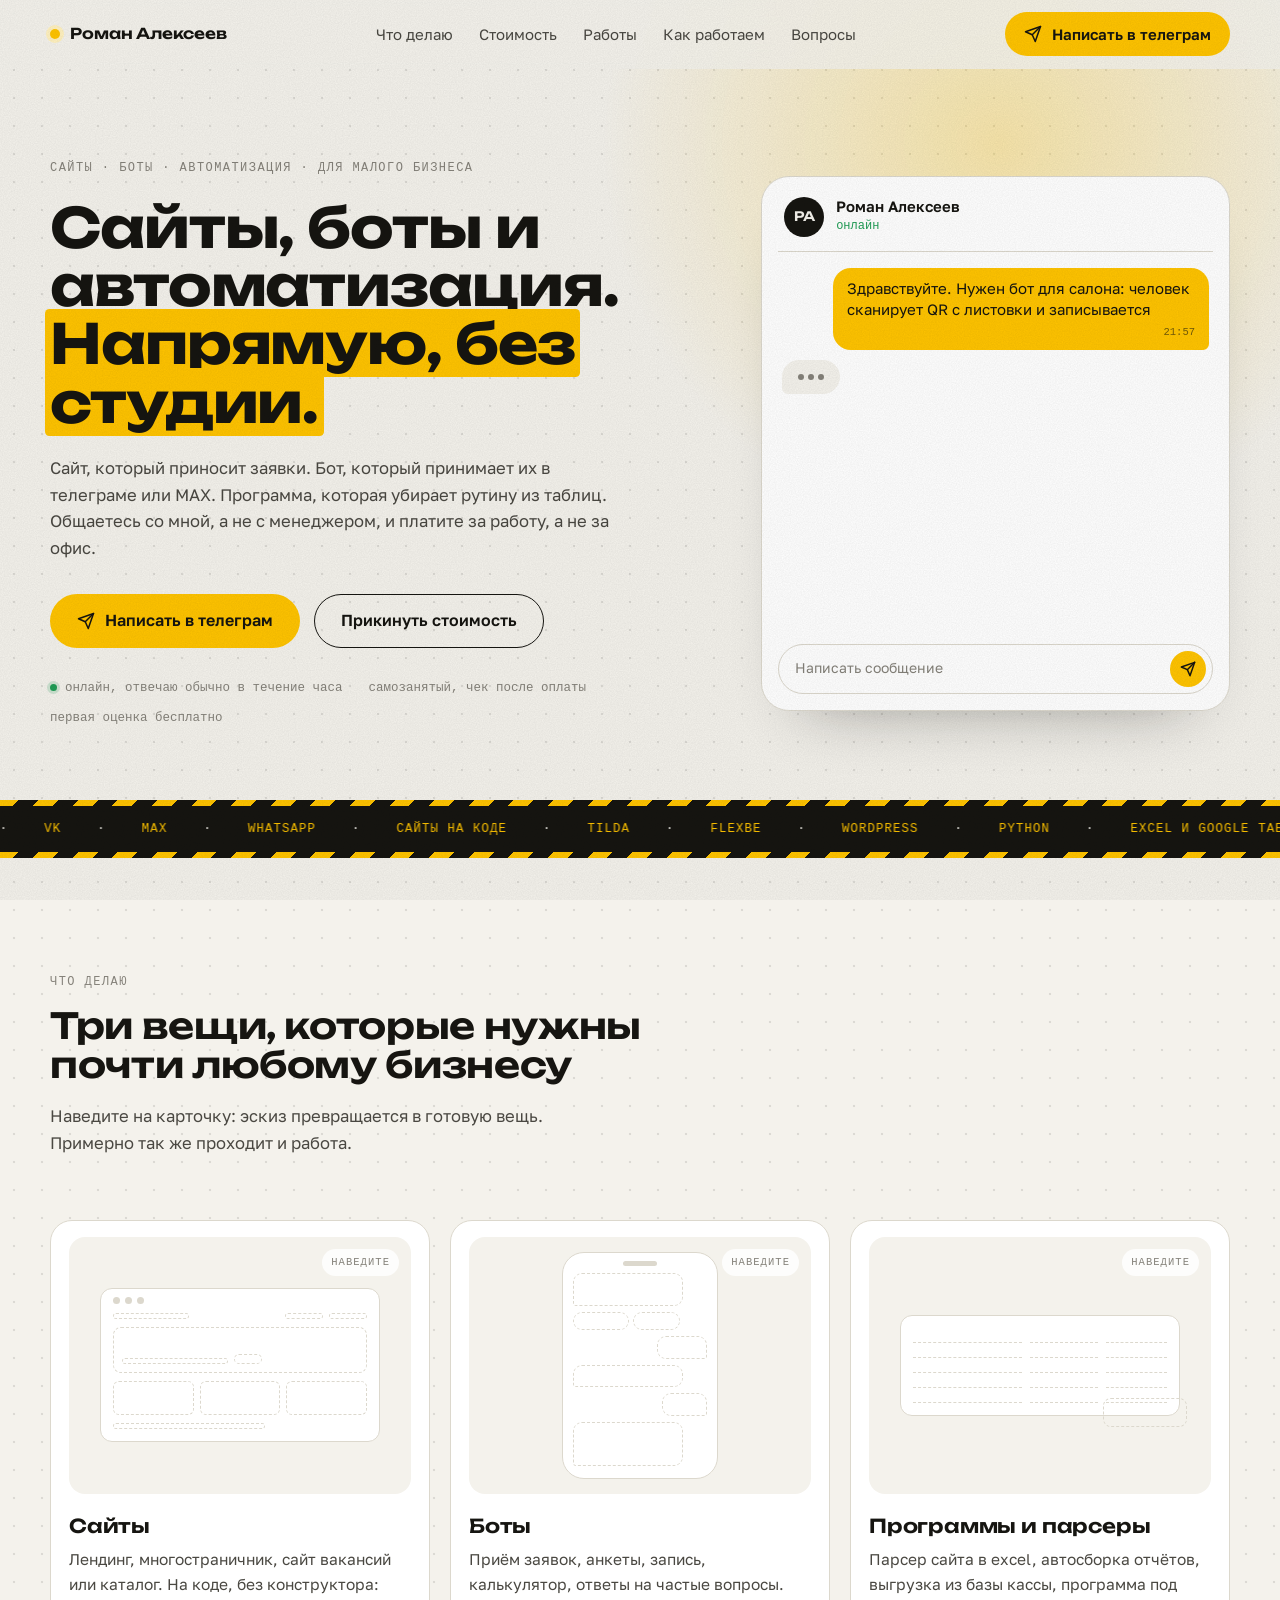
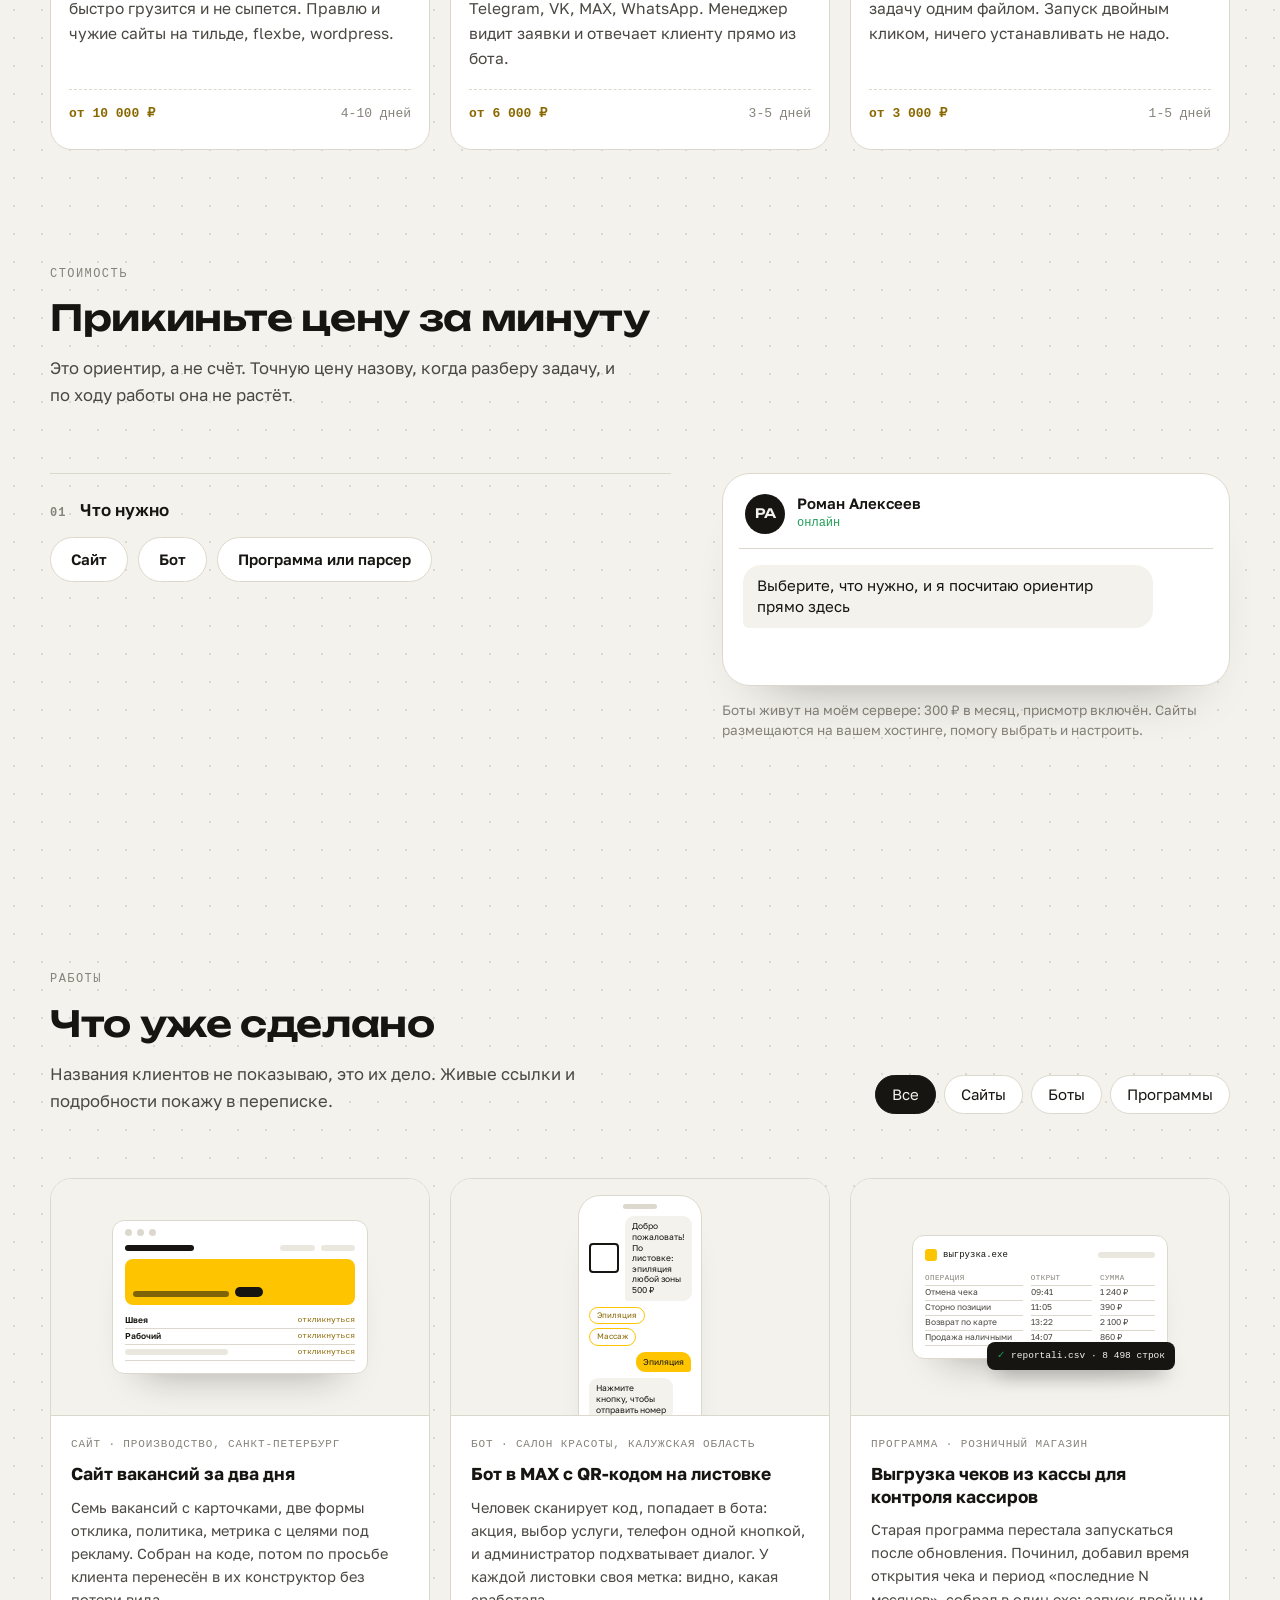
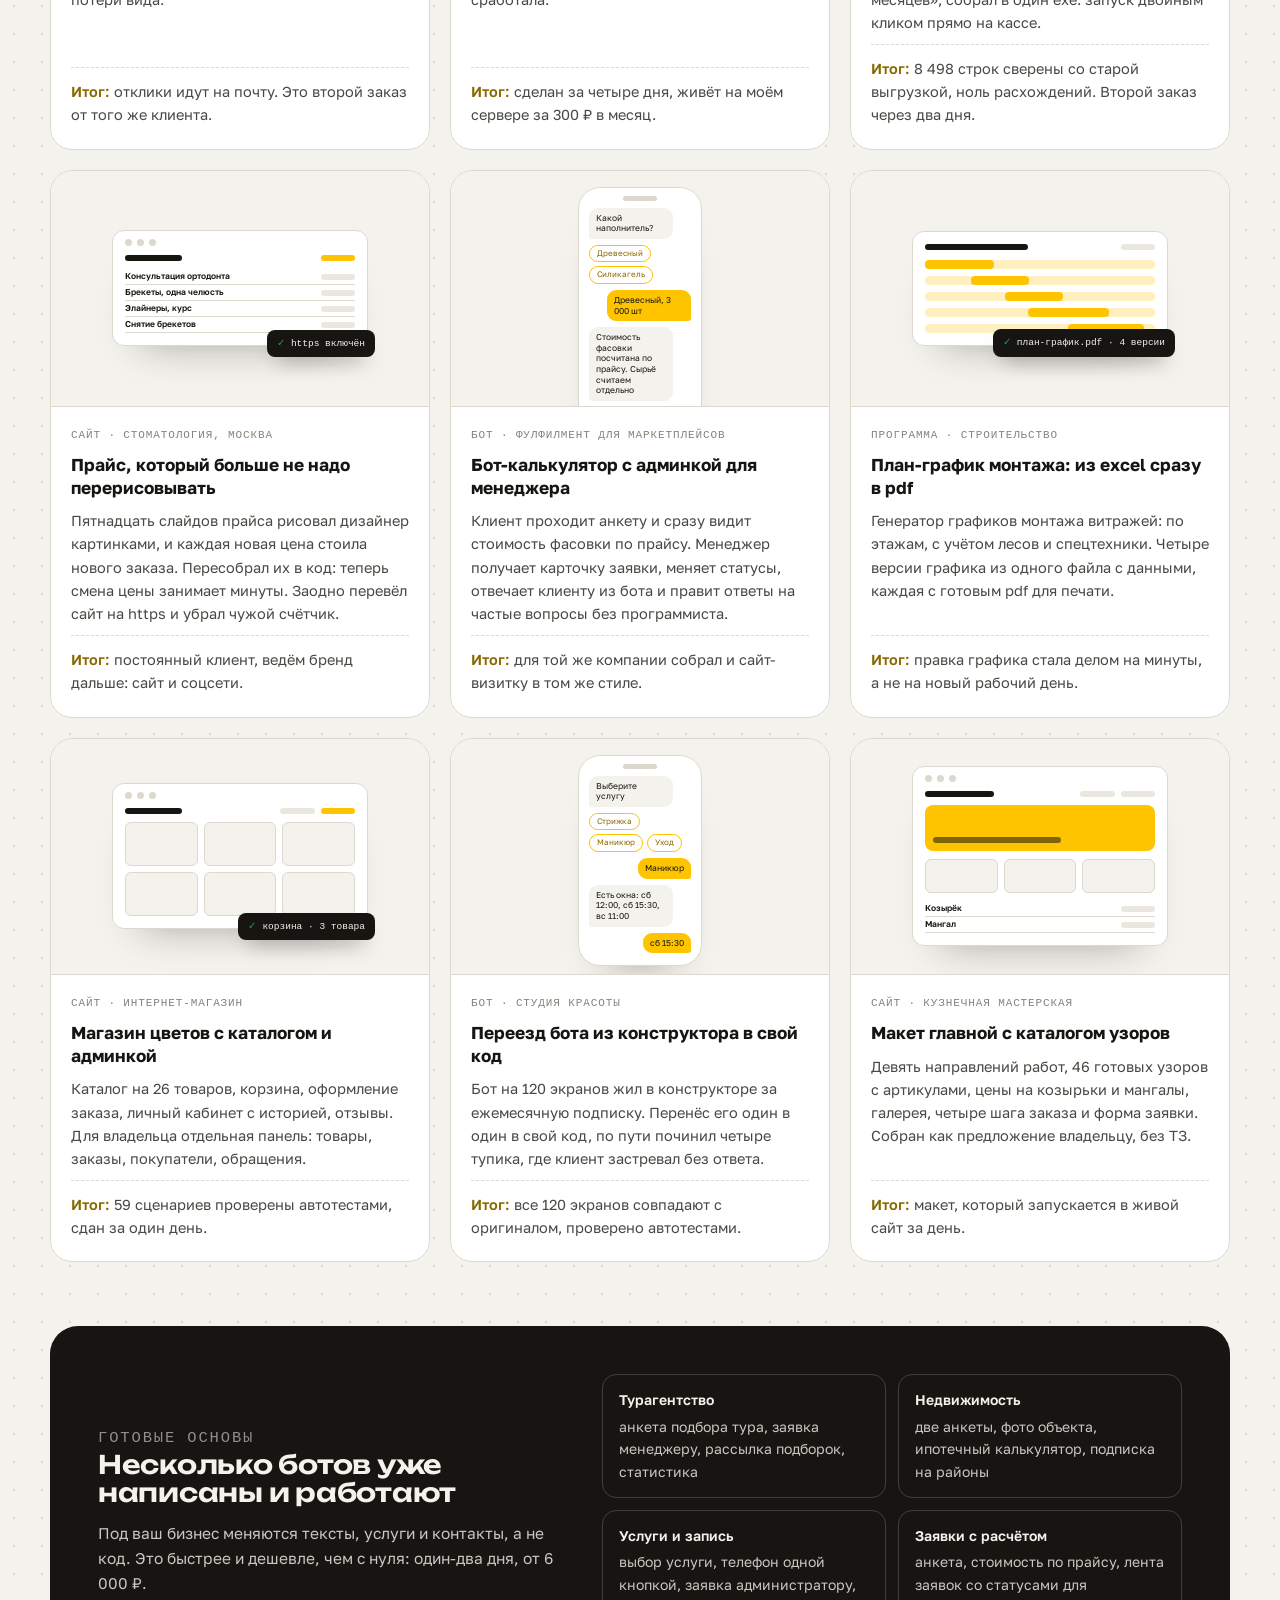
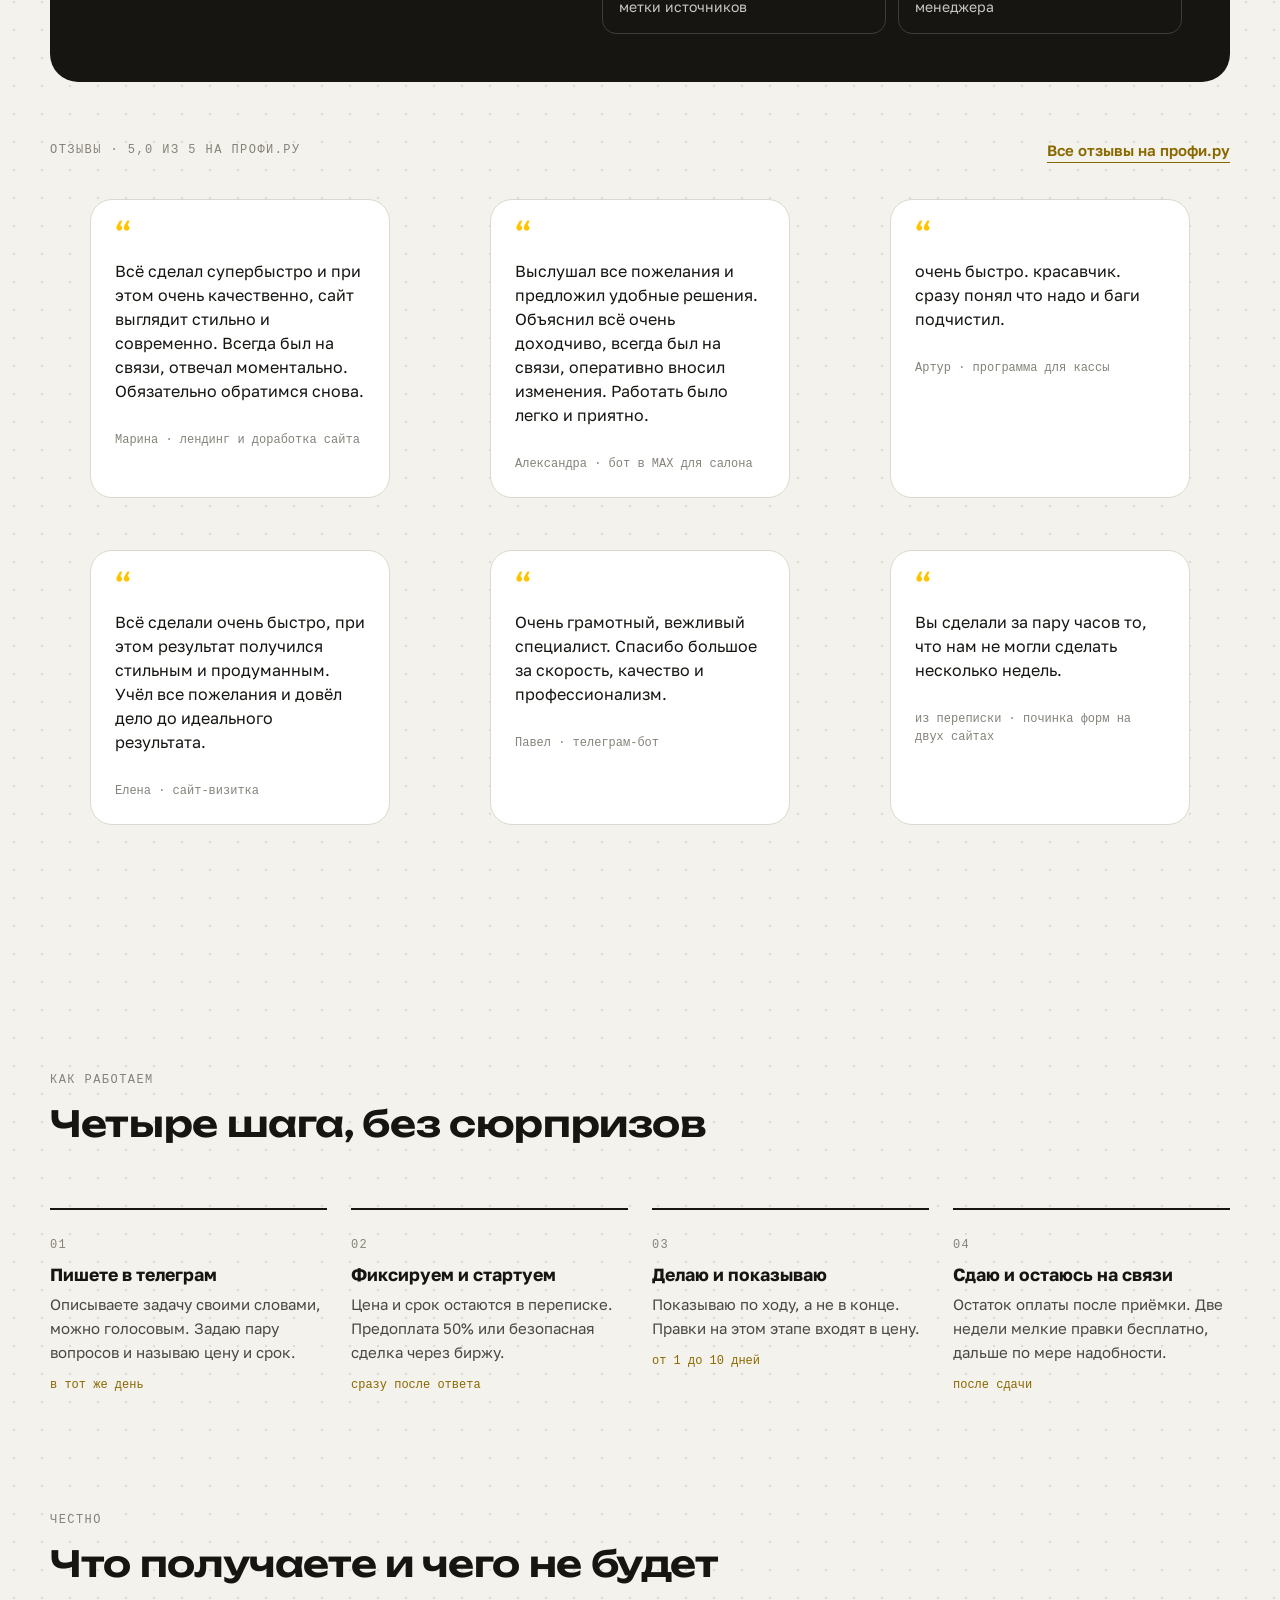
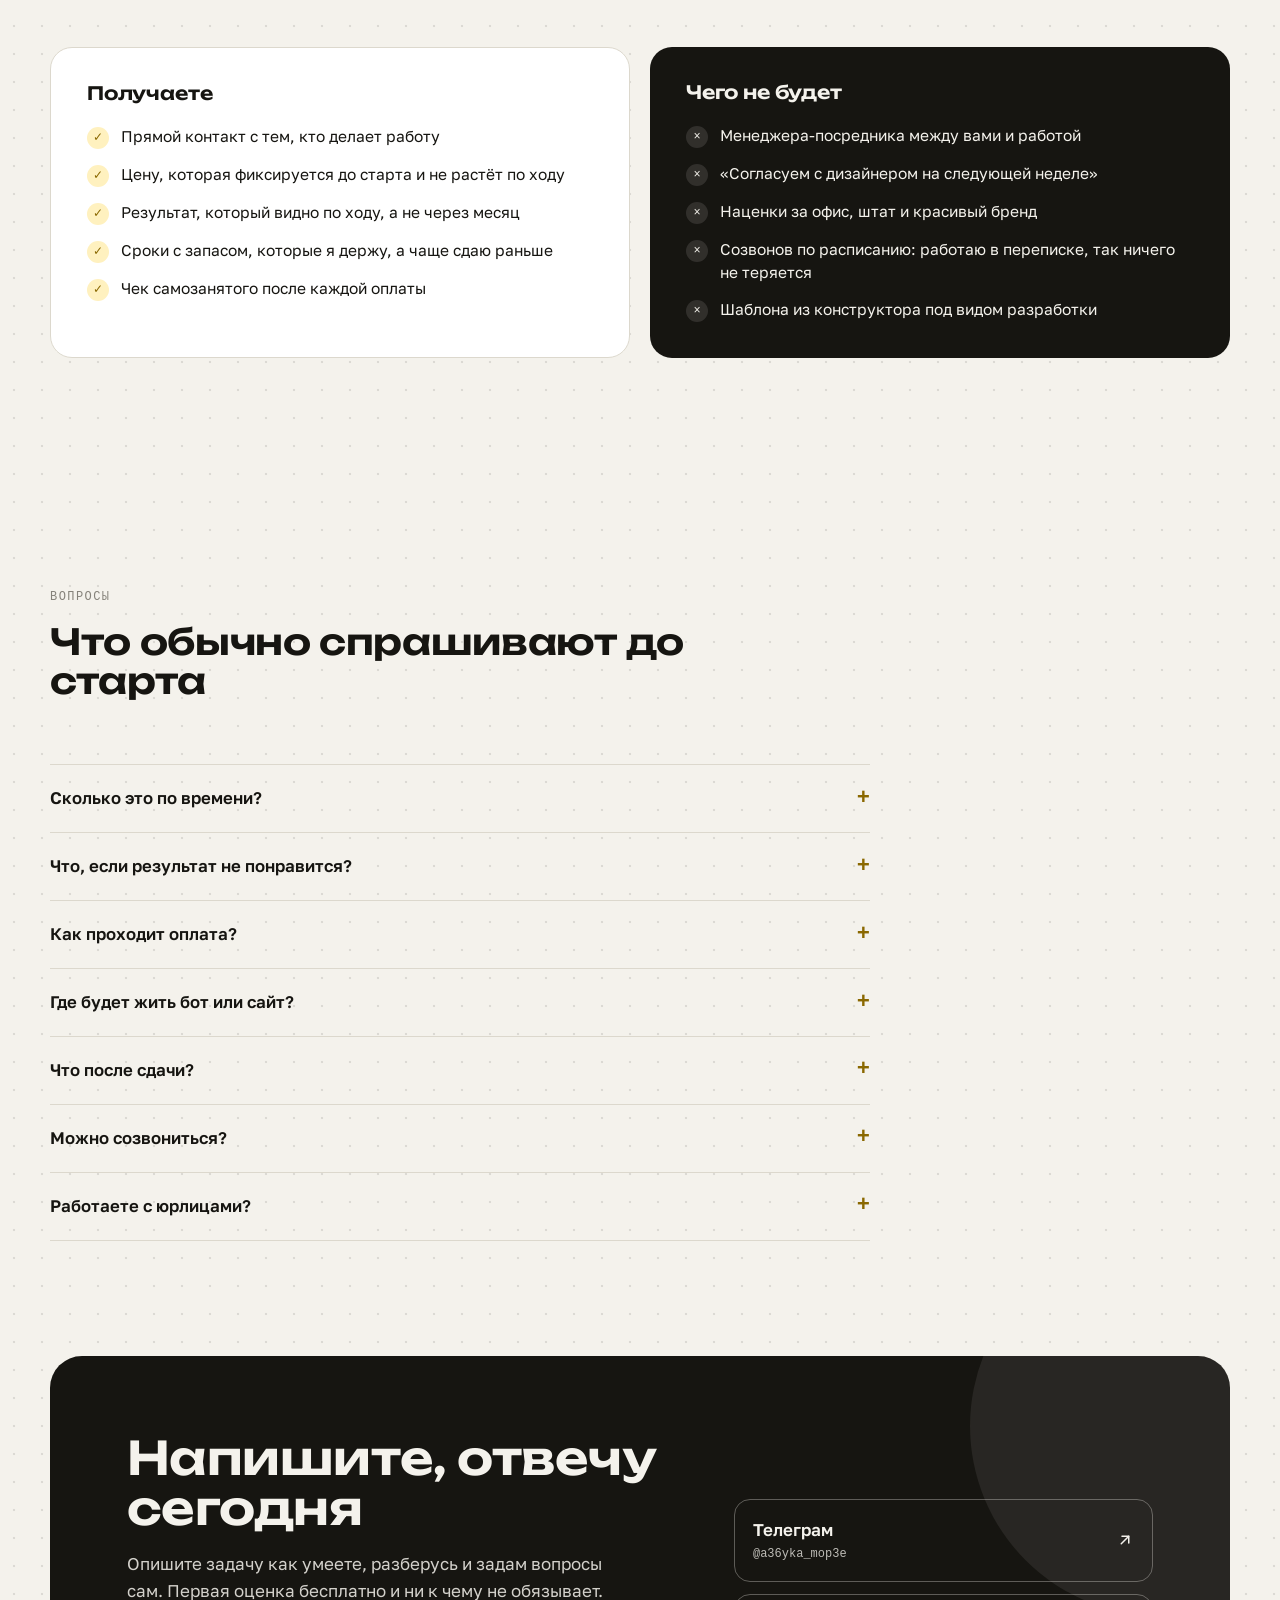
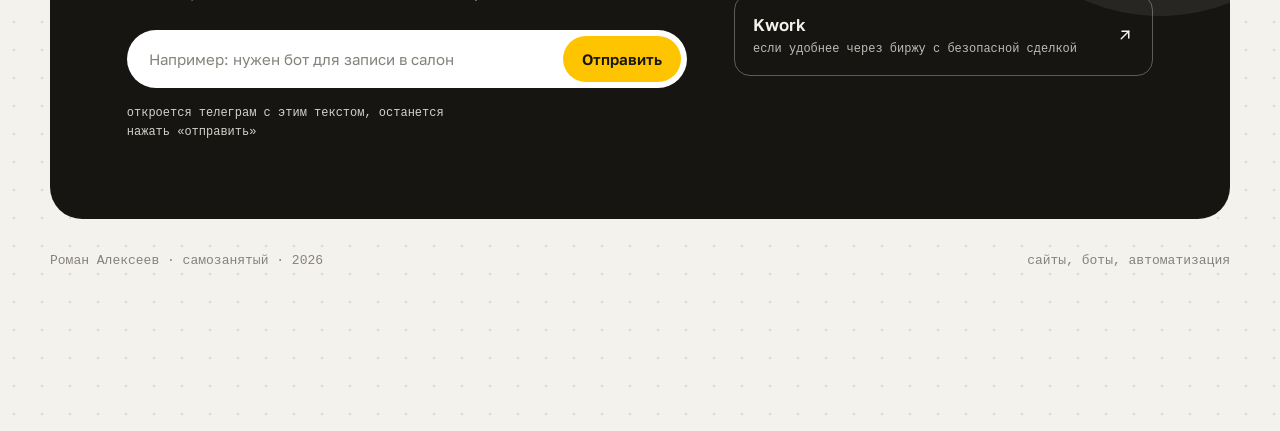
==== index.html @ 874a6b55 "Add files via upload" ====
<!doctype html>
<html lang="ru">
<head>
<meta charset="utf-8">
<meta name="viewport" content="width=device-width, initial-scale=1">
<title>Роман Алексеев - сайты, боты и автоматизация для малого бизнеса</title>
<meta name="description" content="Сайты, боты для телеграма, VK и MAX, парсеры и программы для малого бизнеса. Напрямую от исполнителя, без студии: от 3 000 ₽, от одного дня.">
<link rel="icon" href="data:image/svg+xml,%3Csvg xmlns='http://www.w3.org/2000/svg' viewBox='0 0 64 64'%3E%3Crect width='64' height='64' rx='16' fill='%23FFC400'/%3E%3Cpath d='M18 16h28a6 6 0 0 1 6 6v16a6 6 0 0 1-6 6H30l-10 8v-8h-2a6 6 0 0 1-6-6V22a6 6 0 0 1 6-6z' fill='%23161511'/%3E%3C/svg%3E">
<style>
/* ============================================================
   Роман Алексеев - сайт-визитка
   Шрифты лежат локально в assets/fonts, внешних запросов нет.
   ============================================================ */

@font-face {
  font-family: 'Unbounded';
  src: url([data-uri]) format('woff2');
  font-weight: 200 900;
  font-display: swap;
}
@font-face {
  font-family: 'Golos Text';
  src: url([data-uri]) format('woff2');
  font-weight: 400 900;
  font-display: swap;
}

:root {
  --paper: #F4F2EC;
  --paper-2: #EAE7DF;
  --white: #FFFFFF;
  --ink: #161511;
  --ink-2: #4A4842;
  --stone: #85827A;
  --line: #DCD8CD;
  /* палитра «бамблби»: жёлтый акцент, чёрные блоки, светлая бумага */
  --accent: #FFC400;         /* акцент: кнопки, пузыри, подсветки */
  --accent-deep: #E9B200;    /* акцент при наведении */
  --accent-tint: #FFF1BF;    /* бледная подложка акцента */
  --ok: #1F9D55;
  --accent-text: #8A6800;   /* акцентный цвет для текста на светлом (жёлтым текст не читается) */
  --on-accent: #161511;     /* текст поверх жёлтого */
  --hero-accent: #161511;   /* вторая строка заголовка */
  --hero-mark: #FFC400;     /* подложка-маркер под второй строкой */
  --contact-bg: #161511; --contact-fg: #F4F2EC; --contact-btn-bg: #FFC400; --contact-btn-fg: #161511;
  --ticker-bg: #161511; --ticker-fg: #FFC400; --ticker-dot: #F4F2EC;

  --display: 'Unbounded', 'Segoe UI', Arial, sans-serif;
  --body: 'Golos Text', 'Segoe UI', Roboto, Arial, sans-serif;
  --mono: ui-monospace, 'Cascadia Mono', Consolas, 'SF Mono', Menlo, monospace;

  --radius: 22px;
  --container: 1180px;
  --gutter: clamp(16px, 4vw, 40px);
  --ease: cubic-bezier(.2, .7, .2, 1);
}

/* ---------- база ---------- */
*, *::before, *::after { box-sizing: border-box; }
html { overflow-x: clip; scroll-behavior: smooth; -webkit-text-size-adjust: 100%; }
body {
  margin: 0;
  /* бумага в точку, как чертёжный лист */
  background-color: var(--paper);
  background-image: radial-gradient(color-mix(in srgb, var(--ink) 11%, transparent) 1px, transparent 1.6px);
  background-size: 28px 28px;
  color: var(--ink);
  font-family: var(--body);
  font-size: 17px;
  line-height: 1.6;
  -webkit-font-smoothing: antialiased;
}
img { max-width: 100%; display: block; }
a { color: inherit; }
button { font: inherit; color: inherit; }
h1, h2, h3 { margin: 0; font-family: var(--display); font-weight: 600; line-height: 1.1; letter-spacing: -0.01em; }
p, ul, dl { margin: 0; }
:focus-visible { outline: 3px solid var(--accent); outline-offset: 3px; border-radius: 6px; }
[hidden] { display: none !important; }

.container { width: min(var(--container), 100% - 2 * var(--gutter)); margin-inline: auto; }
main { position: relative; z-index: 1; }

/* ---------- фон: пятно света за курсором и зерно бумаги (слои создаёт main.js) ---------- */
/* пятно - готовый круг, который ездит по экрану сдвигом (transform), а не перерисовывается на каждое движение:
   иначе хром рисует его кусками и на скринах ловятся рваные прямоугольные края */
/* слой 0, а не -1: с отрицательным слоем хром на некоторых машинах обрезал свечение по границам колонки с наклонённым
   заголовком (проверено в хроме Ромы 13.09). Содержимое страницы поднято над пятном через main { z-index: 1 } */
.bg-spot { position: fixed; left: -640px; top: -640px; width: 1280px; height: 1280px; z-index: 0; pointer-events: none; will-change: transform; transform: translate3d(78vw, 16vh, 0); transition: transform .35s var(--ease); background: radial-gradient(circle closest-side, color-mix(in srgb, var(--accent) 28%, transparent), transparent 62%); }
.bg-grain { position: fixed; inset: 0; z-index: 60; pointer-events: none; opacity: .16; background-image: url("data:image/svg+xml,%3Csvg xmlns='http://www.w3.org/2000/svg' width='240' height='240'%3E%3Cfilter id='n'%3E%3CfeTurbulence type='fractalNoise' baseFrequency='.85' numOctaves='2' stitchTiles='stitch'/%3E%3CfeColorMatrix values='0 0 0 0 0 0 0 0 0 0 0 0 0 0 0 0 0 0 .45 0'/%3E%3C/filter%3E%3Crect width='100%25' height='100%25' filter='url(%23n)'/%3E%3C/svg%3E"); }
/* колонки сеток не должны распирать страницу шире экрана */
.hero-grid > *, .calc > *, .ready > *, .contact > *, .honest > *, .quotes > *, .cases > *, .svc-grid > * { min-width: 0; }
.section { padding-block: clamp(72px, 9vw, 128px); scroll-margin-top: 80px; }
.section--tight { padding-top: 0; }
.eyebrow { font-family: var(--mono); font-size: 12px; letter-spacing: .12em; text-transform: uppercase; color: var(--stone); }
.h2 { font-size: clamp(1.55rem, 2.8vw, 2.4rem); margin-top: 14px; max-width: 22ch; }
.lead { font-size: clamp(1.02rem, 1.3vw, 1.18rem); color: var(--ink-2); max-width: 58ch; margin-top: 18px; }
.section-head { display: flex; justify-content: space-between; align-items: flex-end; gap: 32px; flex-wrap: wrap; margin-bottom: clamp(36px, 5vw, 64px); }
.section-head > div { max-width: 720px; }

/* появление при прокрутке (только если есть js) */
.js .reveal { opacity: 0; transform: translateY(18px); transition: opacity .9s var(--ease), transform .9s var(--ease); }
.js .reveal.is-in { opacity: 1; transform: none; }
.js .stagger:not(.is-in) > * { opacity: 0; transform: translateY(16px); }
.js .stagger.is-in > * { animation: rise-in .8s var(--ease) backwards; animation-delay: calc(var(--i, 0) * 90ms); }
@keyframes rise-in { from { opacity: 0; transform: translateY(16px); } to { opacity: 1; transform: none; } }

/* ---------- кнопки ---------- */
.btn {
  display: inline-flex; align-items: center; justify-content: center; gap: 10px;
  height: 54px; padding: 0 26px; border-radius: 999px;
  border: 1.5px solid transparent; text-decoration: none;
  font-weight: 600; font-size: 16px; cursor: pointer; white-space: nowrap;
  transition: transform .3s var(--ease), background .25s, color .25s, border-color .25s, box-shadow .25s;
}
.btn svg { width: 18px; height: 18px; flex: none; }
.btn--primary { background: var(--accent); color: var(--on-accent); }
.btn--primary:hover { background: var(--accent-deep); box-shadow: 0 14px 30px -12px color-mix(in srgb, var(--accent) 60%, transparent); }
.btn--ghost { background: transparent; border-color: var(--ink); color: var(--ink); }
.btn--ghost:hover { background: var(--ink); color: var(--paper); }
.btn--white { background: var(--contact-btn-bg); color: var(--contact-btn-fg); }
.btn--white:hover { filter: brightness(.93); }
.btn--sm { height: 44px; padding: 0 18px; font-size: 15px; }
.btn:disabled { opacity: .5; cursor: default; box-shadow: none; }
.link-btn { background: none; border: 0; padding: 0; color: var(--accent-text); font-weight: 600; cursor: pointer; text-decoration: underline; text-underline-offset: 3px; }

/* ---------- шапка ---------- */
.header {
  position: sticky; top: 0; z-index: 50;
  background: color-mix(in srgb, var(--paper) 84%, transparent);
  backdrop-filter: blur(14px); -webkit-backdrop-filter: blur(14px);
  border-bottom: 1px solid transparent; transition: border-color .3s;
}
.header.is-stuck { border-color: var(--line); }
.header-in { display: flex; align-items: center; justify-content: space-between; height: 68px; gap: 24px; }
.brand { font-family: var(--display); font-weight: 600; font-size: 15px; text-decoration: none; display: flex; align-items: center; gap: 10px; white-space: nowrap; }
.brand-dot { width: 10px; height: 10px; border-radius: 50%; background: var(--accent); box-shadow: 0 0 0 4px var(--accent-tint); }
.nav { display: flex; gap: 26px; }
.nav a { text-decoration: none; font-size: 15px; color: var(--ink-2); transition: color .2s; }
.nav a:hover { color: var(--ink); }
@media (max-width: 900px) { .nav { display: none; } }
@media (max-width: 480px) { .header .btn span { display: none; } .header .btn { padding: 0 14px; } }

/* ---------- первый экран ---------- */
.hero { padding-block: clamp(40px, 7vw, 96px) clamp(40px, 6vw, 72px); }
.hero-grid { display: grid; grid-template-columns: 1.15fr .85fr; gap: clamp(32px, 6vw, 80px); align-items: center; }
@media (max-width: 900px) { .hero-grid { grid-template-columns: 1fr; } }
.hero h1 { font-size: clamp(1.9rem, 4.3vw, 3.5rem); font-weight: 700; letter-spacing: -0.02em; margin-top: 20px; line-height: 1.06; }
.hero h1 .accent { color: var(--hero-accent); background: var(--hero-mark); -webkit-box-decoration-break: clone; box-decoration-break: clone; padding: 0 .1em; margin: 0 -.1em; border-radius: .08em; }
.hero h1 .w { display: inline-block; overflow: hidden; vertical-align: top; padding-bottom: .14em; margin-bottom: -.14em; }
.hero h1 .w > span { display: inline-block; animation: rise .9s var(--ease) backwards; transition: transform .35s var(--ease); }
.hero h1 .w:hover > span { transform: translateY(-.07em); }
.hero h1 { transition: transform .15s linear; }
/* остальные крупные заголовки: слова тоже приподнимаются под курсором (класс lift ставит main.js) */
.lift .w { display: inline-block; }
.lift .w > span { display: inline-block; transition: transform .35s var(--ease); }
.lift .w:hover > span { transform: translateY(-.07em); }
/* карточки можно оттянуть мышкой, поведение в main.js */
.card-live.case, .card-live.svc, .card-live.quote { cursor: grab; }
.card-live.is-dragging, .card-live.is-dragging * { cursor: grabbing; user-select: none; }
.card-live.is-dragging { position: relative; z-index: 5; } /* пока тянут - поверх соседей */
@keyframes rise { from { transform: translateY(110%); } to { transform: none; } }
.hero .lead { margin-top: 24px; }
.hero-cta { display: flex; gap: 14px; flex-wrap: wrap; margin-top: 32px; }
.hero-facts { display: flex; flex-wrap: wrap; gap: 10px 26px; margin-top: 30px; font-family: var(--mono); font-size: 12.5px; color: var(--stone); }
.hero-facts .is-online::before { content: ''; display: inline-block; width: 7px; height: 7px; border-radius: 50%; background: var(--ok); margin-right: 8px; vertical-align: middle; box-shadow: 0 0 0 3px rgba(31, 157, 85, .18); }

/* ---------- чат (используется на первом экране, в калькуляторе и в демо) ---------- */
.chat {
  background: var(--white); border: 1px solid var(--line); border-radius: 28px; padding: 16px;
  box-shadow: 0 34px 60px -44px rgba(22, 21, 17, .45); position: relative;
}
.chat-head { display: flex; align-items: center; gap: 12px; padding: 4px 6px 14px; border-bottom: 1px solid var(--line); }
.avatar { width: 40px; height: 40px; border-radius: 50%; background: var(--ink); color: var(--paper); display: grid; place-items: center; font-family: var(--display); font-size: 13px; font-weight: 600; flex: none; }
.avatar--bot { background: var(--accent); color: var(--on-accent); }
.chat-name { font-weight: 600; font-size: 15px; line-height: 1.2; }
.chat-status { font-size: 12px; color: var(--ok); font-family: var(--mono); margin-top: 2px; }
.chat-body { display: flex; flex-direction: column; gap: 10px; padding: 16px 4px 6px; height: 380px; overflow-y: auto; scrollbar-width: thin; }
@media (max-width: 900px) { .chat-body { height: 320px; } }
.chat--auto .chat-body { height: auto; min-height: 120px; overflow: visible; }
.msg { max-width: 88%; padding: 10px 14px; border-radius: 18px; font-size: 15px; line-height: 1.45; animation: pop .35s var(--ease); word-wrap: break-word; }
.msg--in { align-self: flex-start; background: var(--paper); border-bottom-left-radius: 6px; }
.msg--out { align-self: flex-end; background: var(--accent); color: var(--on-accent); border-bottom-right-radius: 6px; }
.msg time { display: block; font-family: var(--mono); font-size: 10.5px; opacity: .6; margin-top: 4px; text-align: right; }
.msg b { font-weight: 700; }
.typing { display: inline-flex; gap: 4px; padding: 14px 16px; }
.typing i { width: 6px; height: 6px; border-radius: 50%; background: var(--stone); animation: blink 1s infinite; }
.typing i:nth-child(2) { animation-delay: .15s; }
.typing i:nth-child(3) { animation-delay: .3s; }
@keyframes blink { 0%, 80%, 100% { opacity: .25; } 40% { opacity: 1; } }
@keyframes pop { from { opacity: 0; transform: translateY(8px) scale(.98); } to { opacity: 1; transform: none; } }
.chat-input { margin-top: 12px; display: flex; align-items: center; gap: 10px; border: 1px solid var(--line); border-radius: 999px; padding: 6px 6px 6px 16px; color: var(--stone); font-size: 14px; text-decoration: none; }
.chat-input .send { margin-left: auto; width: 36px; height: 36px; border-radius: 50%; background: var(--accent); display: grid; place-items: center; color: var(--on-accent); flex: none; }
.chat-input .send svg { width: 16px; height: 16px; }

/* ---------- бегущая строка ---------- */
.ticker { position: relative; padding: 19px 0; overflow: hidden; background: var(--ticker-bg); touch-action: pan-y; user-select: none; cursor: grab; }
.ticker.is-dragging { cursor: grabbing; }
/* по умолчанию крутится css-анимацией; main.js выключает её и ведёт строку сам, чтобы её можно было крутануть рукой */
.js .ticker-track { animation: none; will-change: transform; }
/* тонкие жёлто-чёрные полосы по краям, единственная прямая цитата бамблби */
.ticker::before, .ticker::after { content: ''; position: absolute; left: 0; right: 0; height: 6px; background: repeating-linear-gradient(-45deg, var(--accent) 0 14px, var(--ink) 14px 28px); }
.ticker::before { top: 0; }
.ticker::after { bottom: 0; }
.ticker-track { display: flex; width: max-content; animation: ticker 48s linear infinite; font-family: var(--mono); font-size: 12.5px; letter-spacing: .08em; text-transform: uppercase; color: var(--ticker-fg); }
.ticker-track span { padding-right: 36px; white-space: nowrap; }
.ticker-track span::after { content: '·'; padding-left: 36px; color: var(--ticker-dot); }
@keyframes ticker { to { transform: translateX(-50%); } }

/* ---------- что делаю: карточки с проявлением ---------- */
.svc-grid { display: grid; grid-template-columns: repeat(3, 1fr); gap: 20px; }
@media (max-width: 900px) { .svc-grid { grid-template-columns: 1fr; } }
.svc {
  background: var(--white); border: 1px solid var(--line); border-radius: var(--radius); padding: 16px 18px 24px;
  display: flex; flex-direction: column; transition: transform .45s var(--ease), box-shadow .45s;
  isolation: isolate; /* подсказка «наведите» не должна просвечивать сквозь соседнюю карточку */
}
.svc:hover { transform: translateY(-4px); box-shadow: 0 34px 50px -38px rgba(22, 21, 17, .45); }
.svc-visual { position: relative; aspect-ratio: 4 / 3; border-radius: 16px; overflow: hidden; background: var(--paper); }
.svc-state { position: absolute; inset: 0; display: grid; place-items: center; transition: opacity .75s var(--ease), filter .75s var(--ease), transform .75s var(--ease); }
.svc-state--b { opacity: 0; filter: blur(16px); transform: scale(1.05); }
.svc:hover .svc-state--a, .svc.is-open .svc-state--a { opacity: 0; filter: blur(16px); transform: scale(.97); }
.svc:hover .svc-state--b, .svc.is-open .svc-state--b { opacity: 1; filter: blur(0); transform: none; }
.svc-hint { position: absolute; right: 12px; top: 12px; z-index: 2; font-family: var(--mono); font-size: 10.5px; letter-spacing: .1em; text-transform: uppercase; color: var(--stone); background: color-mix(in srgb, var(--white) 85%, transparent); padding: 5px 9px; border-radius: 999px; transition: opacity .4s; }
.svc:hover .svc-hint, .svc.is-open .svc-hint { opacity: 0; }
@media (hover: none) { .svc-hint { display: none; } }
.svc h3 { font-size: 1.2rem; margin-top: 22px; }
.svc p { color: var(--ink-2); margin-top: 10px; font-size: 15.5px; flex: 1; }
.svc-meta { display: flex; justify-content: space-between; gap: 12px; margin-top: 18px; padding-top: 14px; border-top: 1px dashed var(--line); font-family: var(--mono); font-size: 13px; color: var(--stone); }
.svc-meta b { color: var(--accent-text); font-weight: 600; }

/* ---------- мини-макеты, нарисованы css без картинок ---------- */
.mock { position: relative; font-family: var(--body); }
.mock--browser, .mock--window { width: 82%; background: var(--white); border: 1.5px solid var(--line); border-radius: 12px; padding: 12px; box-shadow: 0 26px 40px -30px rgba(22, 21, 17, .4); }
.mock--browser { padding-top: 24px; }
.mock--browser::before { content: ''; position: absolute; left: 12px; top: 8px; width: 7px; height: 7px; border-radius: 50%; background: var(--line); box-shadow: 12px 0 0 var(--line), 24px 0 0 var(--line); }
.mock--phone { width: 48%; max-width: 156px; background: var(--white); border: 1.5px solid var(--line); border-radius: 22px; padding: 20px 10px 12px; box-shadow: 0 26px 40px -30px rgba(22, 21, 17, .4); }
.mock--phone::before { content: ''; position: absolute; top: 8px; left: 50%; transform: translateX(-50%); width: 34px; height: 5px; border-radius: 3px; background: var(--line); }
.m-row { display: flex; gap: 6px; align-items: center; }
.m-stack { display: flex; flex-direction: column; gap: 6px; }
.m-line { height: 6px; border-radius: 3px; background: var(--paper-2); flex: none; }
.m-line--ink { background: var(--ink); }
.m-line--accent { background: var(--accent); }
.w15 { width: 15%; } .w25 { width: 25%; } .w30 { width: 30%; } .w45 { width: 45%; } .w60 { width: 60%; } .w80 { width: 80%; } .w100 { width: 100%; }
.ml-auto { margin-left: auto; }
.mt6 { margin-top: 6px; } .mt8 { margin-top: 8px; } .mt10 { margin-top: 10px; }
.m-hero { height: 46px; border-radius: 8px; background: var(--accent); display: flex; align-items: flex-end; padding: 8px; gap: 6px; }
.m-hero .m-line { background: color-mix(in srgb, var(--on-accent) 55%, transparent); }
.m-btn { height: 10px; width: 28px; border-radius: 5px; background: var(--on-accent); flex: none; }
.m-cards { display: grid; grid-template-columns: repeat(3, 1fr); gap: 6px; }
.m-cards--2 { grid-template-columns: repeat(2, 1fr); }
.m-card { height: 34px; border-radius: 6px; background: var(--paper); border: 1px solid var(--line); }
.m-card--tall { height: 44px; }
.m-list > div { display: flex; justify-content: space-between; align-items: center; height: 16px; border-bottom: 1px solid var(--line); font-size: 8.5px; color: var(--ink-2); }
.m-list > div b { font-weight: 600; color: var(--ink); }
.m-list > div i { font-style: normal; color: var(--accent-text); font-family: var(--mono); font-size: 8px; }
.m-bubble { max-width: 82%; padding: 5px 7px; border-radius: 9px; background: var(--paper); font-size: 8.5px; line-height: 1.25; color: var(--ink); }
.m-bubble--out { background: var(--accent); color: var(--on-accent); margin-left: auto; border-bottom-right-radius: 3px; }
.m-bubble--in { border-bottom-left-radius: 3px; }
.m-chips { display: flex; gap: 4px; flex-wrap: wrap; }
.m-chip { font-size: 8px; padding: 3px 7px; border-radius: 999px; border: 1px solid var(--accent); color: var(--accent-text); background: var(--white); line-height: 1.2; }
.m-table { display: grid; grid-template-columns: 1.6fr 1fr .9fr; gap: 0 8px; font-size: 8.5px; }
.m-table > span { height: 15px; display: flex; align-items: center; border-bottom: 1px solid var(--line); overflow: hidden; white-space: nowrap; color: var(--ink-2); }
.m-table > .th { font-family: var(--mono); font-size: 7.5px; text-transform: uppercase; letter-spacing: .06em; color: var(--stone); }
.m-table > .ok { color: var(--ok); }
.m-gantt { display: grid; gap: 7px; }
.m-gantt > span { height: 9px; border-radius: 4px; background: var(--accent-tint); position: relative; }
.m-gantt > span::after { content: ''; position: absolute; top: 0; bottom: 0; left: var(--s, 0); right: var(--e, 0); background: var(--accent); border-radius: 4px; }
.m-file { position: absolute; right: -8px; bottom: -12px; background: var(--ink); color: var(--paper); font-family: var(--mono); font-size: 9.5px; padding: 6px 10px; border-radius: 8px; display: flex; gap: 6px; align-items: center; box-shadow: 0 12px 20px -10px rgba(0, 0, 0, .5); white-space: nowrap; }
.m-file::before { content: '✓'; color: var(--ok); }
.m-qr { width: 30px; height: 30px; border: 2px solid var(--ink); border-radius: 4px; background:
  linear-gradient(var(--ink), var(--ink)) 4px 4px / 7px 7px no-repeat,
  linear-gradient(var(--ink), var(--ink)) right 4px top 4px / 7px 7px no-repeat,
  linear-gradient(var(--ink), var(--ink)) 4px bottom 4px / 7px 7px no-repeat,
  linear-gradient(var(--ink), var(--ink)) 14px 14px / 3px 3px no-repeat,
  linear-gradient(var(--ink), var(--ink)) right 6px bottom 6px / 5px 5px no-repeat; flex: none; }
.m-exe { display: inline-flex; align-items: center; gap: 6px; font-family: var(--mono); font-size: 9px; color: var(--ink); }
.m-exe::before { content: ''; width: 12px; height: 12px; border-radius: 3px; background: var(--accent); }
/* каркасное состояние: те же элементы, но пунктиром и без текста */
.mock--wire { box-shadow: none; }
.mock--wire .m-line, .mock--wire .m-hero, .mock--wire .m-card, .mock--wire .m-bubble, .mock--wire .m-chip, .mock--wire .m-btn, .mock--wire .m-gantt > span, .mock--wire .m-file, .mock--wire .m-qr, .mock--wire .m-exe::before { background: transparent !important; border: 1.5px dashed var(--line) !important; color: transparent !important; box-shadow: none !important; }
.mock--wire .m-gantt > span::after, .mock--wire .m-file::before { display: none; }
.mock--wire .m-table > span, .mock--wire .m-list > div { color: transparent; border-bottom: 1.5px dashed var(--line); }
.mock--wire .m-table > span *, .mock--wire .m-list > div * { color: transparent !important; }
.mock--wire .m-exe { color: transparent; }

/* ---------- калькулятор ---------- */
.calc { display: grid; grid-template-columns: 1.1fr .9fr; gap: clamp(24px, 4vw, 56px); align-items: start; }
@media (max-width: 900px) { .calc { grid-template-columns: 1fr; } }
.calc-step { padding: 22px 0 26px; border-top: 1px solid var(--line); }
.calc-step-title { display: flex; align-items: baseline; gap: 14px; font-weight: 600; font-size: 17px; }
.calc-step-title .n { font-family: var(--mono); font-size: 12px; color: var(--stone); letter-spacing: .08em; }
.calc-step-title small { font-weight: 400; color: var(--stone); font-size: 14px; }
.chips { display: flex; flex-wrap: wrap; gap: 10px; margin-top: 14px; }
.chip {
  border: 1.5px solid var(--line); background: var(--white); border-radius: 999px; padding: 9px 16px;
  font-size: 15px; cursor: pointer; display: inline-flex; gap: 8px; align-items: center; line-height: 1.3; text-align: left;
  transition: border-color .2s, background .2s, color .2s, transform .2s var(--ease);
}
.chip:hover { border-color: var(--ink); transform: translateY(-1px); }
.chip:active { transform: scale(.97); }
.chip[aria-pressed="true"] { background: var(--ink); color: var(--paper); border-color: var(--ink); }
.chip small { font-family: var(--mono); font-size: 11.5px; opacity: .65; }
.chip--big { padding: 12px 20px; font-weight: 600; }
.calc-result { position: sticky; top: 92px; }
.calc-result .msg b { font-family: var(--display); font-weight: 600; font-size: 1.05em; letter-spacing: -0.01em; }
.calc-note { font-size: 13.5px; color: var(--stone); margin-top: 14px; line-height: 1.5; }
.calc-cta { margin-top: 14px; }

/* ---------- работы ---------- */
.filters { display: flex; gap: 8px; flex-wrap: wrap; }
.cases { display: grid; grid-template-columns: repeat(3, 1fr); gap: 20px; }
@media (max-width: 1000px) { .cases { grid-template-columns: repeat(2, 1fr); } }
@media (max-width: 640px) { .cases { grid-template-columns: 1fr; } }
.case {
  background: var(--white); border: 1px solid var(--line); border-radius: var(--radius); overflow: hidden;
  display: flex; flex-direction: column; transition: transform .5s var(--ease), box-shadow .5s;
}
.case:hover { box-shadow: 0 34px 50px -38px rgba(22, 21, 17, .45); }
.case.is-hidden { display: none; }
.case-visual { aspect-ratio: 16 / 10; background: var(--paper); display: grid; place-items: center; border-bottom: 1px solid var(--line); overflow: hidden; padding: 16px; }
.case-visual .mock--browser, .case-visual .mock--window { width: 74%; }
.case-visual .mock--phone { width: 36%; max-width: 128px; }
.case-body { padding: 20px 20px 22px; display: flex; flex-direction: column; gap: 10px; flex: 1; }
.case-tag { font-family: var(--mono); font-size: 11px; letter-spacing: .08em; text-transform: uppercase; color: var(--stone); }
.case h3 { font-family: var(--body); font-weight: 700; font-size: 1.08rem; line-height: 1.3; letter-spacing: 0; }
.case p { font-size: 14.5px; color: var(--ink-2); }
.case-result { margin-top: auto; padding-top: 12px; border-top: 1px dashed var(--line); font-size: 14px; color: var(--ink-2); }
.case-result b { color: var(--accent-text); font-weight: 600; }

.ready { background: var(--ink); color: var(--paper); border-radius: 28px; padding: clamp(28px, 4vw, 48px); display: grid; grid-template-columns: 1fr 1.25fr; gap: 40px; align-items: center; margin-top: 64px; }
@media (max-width: 860px) { .ready { grid-template-columns: 1fr; gap: 28px; } }
.ready h3 { font-size: clamp(1.25rem, 2vw, 1.6rem); }
.ready p { color: color-mix(in srgb, var(--paper) 80%, transparent); margin-top: 14px; font-size: 15.5px; }
.ready .eyebrow { color: color-mix(in srgb, var(--paper) 55%, transparent); }
.ready-list { display: grid; grid-template-columns: 1fr 1fr; gap: 12px; }
@media (max-width: 520px) { .ready-list { grid-template-columns: 1fr; } }
.ready-item { border: 1px solid color-mix(in srgb, var(--paper) 18%, transparent); border-radius: 14px; padding: 14px 16px; font-size: 14px; color: color-mix(in srgb, var(--paper) 80%, transparent); }
.ready-item b { display: block; font-weight: 600; margin-bottom: 4px; color: var(--paper); }

.quotes-head { display: flex; justify-content: space-between; align-items: center; gap: 16px; flex-wrap: wrap; margin-top: 56px; }
.quotes-head .link-btn { font-size: 15px; text-decoration: none; border-bottom: 1.5px solid currentColor; }
.quotes { display: grid; grid-template-columns: repeat(3, 1fr); gap: 20px; margin-top: 20px; }
@media (max-width: 1000px) { .quotes { grid-template-columns: 1fr 1fr; } }
@media (max-width: 640px) { .quotes { grid-template-columns: 1fr; } }
.quote { background: var(--white); border-radius: var(--radius); border: 1px solid var(--line); padding: 24px; font-size: 1rem; line-height: 1.5; display: flex; flex-direction: column; }
.quote footer { margin-top: auto; padding-top: 14px; }
.quote::before { content: '“'; display: block; font-family: var(--display); font-size: 2.2rem; line-height: .6; color: var(--accent); margin-bottom: 14px; }
.quote footer { margin-top: 14px; font-family: var(--mono); font-size: 12px; color: var(--stone); }

/* ---------- как работаем ---------- */
.steps { display: grid; grid-template-columns: repeat(4, 1fr); gap: 24px; counter-reset: step; }
@media (max-width: 900px) { .steps { grid-template-columns: 1fr 1fr; } }
@media (max-width: 560px) { .steps { grid-template-columns: 1fr; } }
.step { padding-top: 18px; border-top: 2px solid var(--ink); }
.step::before { counter-increment: step; content: counter(step, decimal-leading-zero); font-family: var(--mono); font-size: 12px; color: var(--stone); letter-spacing: .1em; }
.step h3 { font-family: var(--body); font-weight: 700; font-size: 1.1rem; margin-top: 10px; letter-spacing: 0; }
.step p { color: var(--ink-2); font-size: 15px; margin-top: 8px; }
.step .when { font-family: var(--mono); font-size: 12px; color: var(--accent-text); margin-top: 12px; }

/* ---------- честно ---------- */
.honest { display: grid; grid-template-columns: 1fr 1fr; gap: 20px; }
@media (max-width: 760px) { .honest { grid-template-columns: 1fr; } }
.honest-col { border-radius: var(--radius); padding: clamp(22px, 3vw, 36px); }
.honest-col--yes { background: var(--white); border: 1px solid var(--line); }
.honest-col--no { background: var(--ink); color: var(--paper); }
.honest-col h3 { font-size: 1.15rem; }
.honest-col ul { list-style: none; margin: 20px 0 0; padding: 0; display: grid; gap: 14px; }
.honest-col li { display: flex; gap: 12px; align-items: flex-start; font-size: 15.5px; line-height: 1.5; }
.honest-col li::before { flex: none; width: 22px; height: 22px; border-radius: 50%; display: grid; place-items: center; font-family: var(--mono); font-size: 12px; margin-top: 2px; }
.honest-col--yes li::before { content: '✓'; background: var(--accent-tint); color: var(--accent-text); }
.honest-col--no li::before { content: '×'; background: color-mix(in srgb, var(--paper) 12%, transparent); color: var(--paper); }

/* ---------- вопросы ---------- */
.faq { max-width: 820px; }
.faq details { border-top: 1px solid var(--line); }
.faq details:last-child { border-bottom: 1px solid var(--line); }
.faq summary { list-style: none; cursor: pointer; padding: 20px 0; display: flex; justify-content: space-between; align-items: center; gap: 20px; font-weight: 600; font-size: 1.05rem; }
.faq summary::-webkit-details-marker { display: none; }
.faq summary::after { content: '+'; font-family: var(--mono); font-size: 22px; color: var(--accent-text); transition: transform .3s var(--ease); flex: none; line-height: 1; }
.faq details[open] summary::after { transform: rotate(45deg); }
.faq .a { padding: 0 0 22px; color: var(--ink-2); max-width: 66ch; overflow: hidden; box-sizing: border-box; }

/* ---------- контакт ---------- */
.contact { background: var(--contact-bg); color: var(--contact-fg); border-radius: 32px; padding: clamp(24px, 6vw, 80px); display: grid; grid-template-columns: minmax(0, 1.15fr) minmax(0, .85fr); gap: 40px; align-items: center; position: relative; overflow: hidden; }
@media (max-width: 860px) { .contact { grid-template-columns: minmax(0, 1fr); gap: 28px; } }
.contact::after { content: ''; position: absolute; right: -120px; top: -120px; width: 380px; height: 380px; border-radius: 50%; background: color-mix(in srgb, var(--contact-fg) 8%, transparent); pointer-events: none; }
.contact h2 { font-size: clamp(1.7rem, 3.6vw, 3rem); color: var(--contact-fg); max-width: 14ch; }
.contact p { color: color-mix(in srgb, var(--contact-fg) 85%, transparent); margin-top: 16px; max-width: 46ch; }
.composer { margin-top: 26px; display: flex; gap: 8px; background: var(--white); border-radius: 999px; padding: 6px 6px 6px 8px; max-width: 560px; position: relative; z-index: 1; }
.composer input { flex: 1; min-width: 0; border: 0; background: transparent; font: inherit; font-size: 15px; padding: 0 14px; color: var(--ink); outline: none; }
.composer input::placeholder { color: var(--stone); }
.composer .btn { height: 46px; padding: 0 18px; font-size: 15px; flex: none; }
@media (max-width: 480px) { .composer input { padding: 0 8px; font-size: 14px; } .composer .btn { padding: 0 14px; } }
.composer-hint { font-family: var(--mono); font-size: 12px; color: color-mix(in srgb, var(--contact-fg) 70%, transparent); margin-top: 12px; }
.contact-links { display: grid; gap: 12px; position: relative; z-index: 1; }
.contact-link { display: flex; justify-content: space-between; align-items: center; gap: 14px; padding: 16px 18px; border: 1px solid color-mix(in srgb, var(--contact-fg) 32%, transparent); border-radius: 16px; text-decoration: none; color: var(--contact-fg); transition: background .2s, transform .3s var(--ease); }
.contact-link:hover { background: color-mix(in srgb, var(--contact-fg) 12%, transparent); transform: translateX(4px); }
.contact-link b { font-weight: 600; display: block; }
.contact-link small { font-family: var(--mono); font-size: 12px; opacity: .75; display: block; margin-top: 2px; }
.contact-link svg { width: 18px; height: 18px; flex: none; }
.site-footer { padding: 32px 0 44px; display: flex; justify-content: space-between; flex-wrap: wrap; gap: 12px; font-size: 13px; color: var(--stone); font-family: var(--mono); }

/* ---------- меньше движения, если человек так настроил систему ---------- */
@media (prefers-reduced-motion: reduce) {
  html { scroll-behavior: auto; }
  .js .reveal, .js .stagger:not(.is-in) > * { opacity: 1; transform: none; transition: none; }
  .js .stagger.is-in > * { animation: none; }
  .ticker-track { animation: none; }
  .hero h1 .w > span { animation: none; transform: none; }
  .bg-spot { display: none; }
  .msg { animation: none; }
  .svc-state, .svc, .case, .btn, .chip { transition: none; }
}

</style>
</head>
<body>

<header class="header">
  <div class="container header-in">
    <a class="brand" href="#top"><span class="brand-dot"></span>Роман Алексеев</a>
    <nav class="nav" aria-label="Разделы">
      <a href="#services">Что делаю</a>
      <a href="#price">Стоимость</a>
      <a href="#works">Работы</a>
      <a href="#process">Как работаем</a>
      <a href="#faq">Вопросы</a>
    </nav>
    <a class="btn btn--primary btn--sm" href="https://t.me/a36yka_mop3e" target="_blank" rel="noopener">
      <svg viewBox="0 0 24 24" fill="none" stroke="currentColor" stroke-width="2" stroke-linecap="round" stroke-linejoin="round"><path d="M22 2 11 13"/><path d="M22 2 15 22l-4-9-9-4z"/></svg>
      <span>Написать в телеграм</span>
    </a>
  </div>
</header>

<main id="top">

  <!-- ============ первый экран ============ -->
  <section class="hero">
    <div class="container hero-grid">
      <div>
        <p class="eyebrow">сайты · боты · автоматизация · для малого бизнеса</p>
        <h1>Сайты, боты и автоматизация. <span class="accent">Напрямую, без студии.</span></h1>
        <p class="lead">Сайт, который приносит заявки. Бот, который принимает их в телеграме или MAX. Программа, которая убирает рутину из таблиц. Общаетесь со мной, а не с менеджером, и платите за работу, а не за офис.</p>
        <div class="hero-cta">
          <a class="btn btn--primary" href="https://t.me/a36yka_mop3e" target="_blank" rel="noopener">
            <svg viewBox="0 0 24 24" fill="none" stroke="currentColor" stroke-width="2" stroke-linecap="round" stroke-linejoin="round"><path d="M22 2 11 13"/><path d="M22 2 15 22l-4-9-9-4z"/></svg>
            Написать в телеграм
          </a>
          <a class="btn btn--ghost" href="#price">Прикинуть стоимость</a>
        </div>
        <div class="hero-facts">
          <span class="is-online">онлайн, отвечаю обычно в течение часа</span>
          <span>самозанятый, чек после оплаты</span>
          <span>первая оценка бесплатно</span>
        </div>
      </div>

      <div class="chat" id="heroChat" aria-label="Пример переписки">
        <div class="chat-head">
          <div class="avatar">РА</div>
          <div>
            <div class="chat-name">Роман Алексеев</div>
            <div class="chat-status">онлайн</div>
          </div>
        </div>
        <div class="chat-body"></div>
        <a class="chat-input" href="https://t.me/a36yka_mop3e" target="_blank" rel="noopener">
          Написать сообщение
          <span class="send"><svg viewBox="0 0 24 24" fill="none" stroke="currentColor" stroke-width="2.2" stroke-linecap="round" stroke-linejoin="round"><path d="M22 2 11 13"/><path d="M22 2 15 22l-4-9-9-4z"/></svg></span>
        </a>
      </div>
    </div>
  </section>

  <!-- ============ бегущая строка ============ -->
  <div class="ticker" aria-hidden="true">
    <div class="ticker-track">
      <span>telegram</span><span>vk</span><span>max</span><span>whatsapp</span><span>сайты на коде</span><span>tilda</span><span>flexbe</span><span>wordpress</span><span>python</span><span>excel и google таблицы</span><span>парсеры</span><span>pdf в excel</span><span>программы одним файлом</span><span>интеграции с crm</span><span>нейросети в ботах</span>
      <span>telegram</span><span>vk</span><span>max</span><span>whatsapp</span><span>сайты на коде</span><span>tilda</span><span>flexbe</span><span>wordpress</span><span>python</span><span>excel и google таблицы</span><span>парсеры</span><span>pdf в excel</span><span>программы одним файлом</span><span>интеграции с crm</span><span>нейросети в ботах</span>
    </div>
  </div>

  <!-- ============ что делаю ============ -->
  <section class="section" id="services">
    <div class="container">
      <div class="section-head reveal">
        <div>
          <p class="eyebrow">Что делаю</p>
          <h2 class="h2">Три вещи, которые нужны почти любому бизнесу</h2>
          <p class="lead">Наведите на карточку: эскиз превращается в готовую вещь. Примерно так же проходит и работа.</p>
        </div>
      </div>

      <div class="svc-grid stagger">
        <article class="svc">
          <div class="svc-visual">
            <span class="svc-hint">наведите</span>
            <div class="svc-state svc-state--a">
              <div class="mock mock--browser mock--wire">
                <div class="m-row"><span class="m-line m-line--ink w30"></span><span class="m-line w15 ml-auto"></span><span class="m-line w15"></span></div>
                <div class="m-hero mt8"><span class="m-line w45"></span><span class="m-btn"></span></div>
                <div class="m-cards mt8"><span class="m-card"></span><span class="m-card"></span><span class="m-card"></span></div>
                <div class="m-row mt8"><span class="m-line w60"></span></div>
              </div>
            </div>
            <div class="svc-state svc-state--b">
              <div class="mock mock--browser">
                <div class="m-row"><span class="m-line m-line--ink w30"></span><span class="m-line w15 ml-auto"></span><span class="m-line w15"></span></div>
                <div class="m-hero mt8"><span class="m-line w45"></span><span class="m-btn"></span></div>
                <div class="m-cards mt8"><span class="m-card"></span><span class="m-card"></span><span class="m-card"></span></div>
                <div class="m-row mt8"><span class="m-line w60"></span></div>
              </div>
            </div>
          </div>
          <h3>Сайты</h3>
          <p>Лендинг, многостраничник, сайт вакансий или каталог. На коде, без конструктора: быстро грузится и не сыпется. Правлю и чужие сайты на тильде, flexbe, wordpress.</p>
          <div class="svc-meta"><b>от 10 000 ₽</b><span>4-10 дней</span></div>
        </article>

        <article class="svc">
          <div class="svc-visual">
            <span class="svc-hint">наведите</span>
            <div class="svc-state svc-state--a">
              <div class="mock mock--phone mock--wire">
                <div class="m-stack">
                  <span class="m-bubble m-bubble--in">Здравствуйте! Что вас интересует?</span>
                  <div class="m-chips"><span class="m-chip">Эпиляция</span><span class="m-chip">Массаж</span></div>
                  <span class="m-bubble m-bubble--out">Массаж</span>
                  <span class="m-bubble m-bubble--in">Когда удобно?</span>
                  <span class="m-bubble m-bubble--out">Завтра</span>
                  <span class="m-bubble m-bubble--in">Оставьте номер, администратор напишет</span>
                </div>
              </div>
            </div>
            <div class="svc-state svc-state--b">
              <div class="mock mock--phone">
                <div class="m-stack">
                  <span class="m-bubble m-bubble--in">Здравствуйте! Что вас интересует?</span>
                  <div class="m-chips"><span class="m-chip">Эпиляция</span><span class="m-chip">Массаж</span></div>
                  <span class="m-bubble m-bubble--out">Массаж</span>
                  <span class="m-bubble m-bubble--in">Когда удобно?</span>
                  <span class="m-bubble m-bubble--out">Завтра</span>
                  <span class="m-bubble m-bubble--in">Оставьте номер, администратор напишет</span>
                </div>
              </div>
            </div>
          </div>
          <h3>Боты</h3>
          <p>Приём заявок, анкеты, запись, калькулятор, ответы на частые вопросы. Telegram, VK, MAX, WhatsApp. Менеджер видит заявки и отвечает клиенту прямо из бота.</p>
          <div class="svc-meta"><b>от 6 000 ₽</b><span>3-5 дней</span></div>
        </article>

        <article class="svc">
          <div class="svc-visual">
            <span class="svc-hint">наведите</span>
            <div class="svc-state svc-state--a">
              <div class="mock mock--window mock--wire">
                <div class="m-table">
                  <span class="th">товар</span><span class="th">цена</span><span class="th">наличие</span>
                  <span>Кресло Nova</span><span>12 900 ₽</span><span class="ok">есть</span>
                  <span>Стол Loft 120</span><span>18 400 ₽</span><span class="ok">есть</span>
                  <span>Стул Ray</span><span>4 990 ₽</span><span>под заказ</span>
                  <span>Диван Milo</span><span>54 000 ₽</span><span class="ok">есть</span>
                </div>
                <div class="m-file">товары.xlsx</div>
              </div>
            </div>
            <div class="svc-state svc-state--b">
              <div class="mock mock--window">
                <div class="m-table">
                  <span class="th">товар</span><span class="th">цена</span><span class="th">наличие</span>
                  <span>Кресло Nova</span><span>12 900 ₽</span><span class="ok">есть</span>
                  <span>Стол Loft 120</span><span>18 400 ₽</span><span class="ok">есть</span>
                  <span>Стул Ray</span><span>4 990 ₽</span><span>под заказ</span>
                  <span>Диван Milo</span><span>54 000 ₽</span><span class="ok">есть</span>
                </div>
                <div class="m-file">товары.xlsx</div>
              </div>
            </div>
          </div>
          <h3>Программы и парсеры</h3>
          <p>Парсер сайта в excel, автосборка отчётов, выгрузка из базы кассы, программа под задачу одним файлом. Запуск двойным кликом, ничего устанавливать не надо.</p>
          <div class="svc-meta"><b>от 3 000 ₽</b><span>1-5 дней</span></div>
        </article>
      </div>
    </div>
  </section>

  <!-- ============ калькулятор ============ -->
  <section class="section section--tight" id="price">
    <div class="container">
      <div class="section-head reveal">
        <div>
          <p class="eyebrow">Стоимость</p>
          <h2 class="h2">Прикиньте цену за минуту</h2>
          <p class="lead">Это ориентир, а не счёт. Точную цену назову, когда разберу задачу, и по ходу работы она не растёт.</p>
        </div>
      </div>

      <div class="calc reveal" id="calc">
        <div>
          <div class="calc-step">
            <div class="calc-step-title"><span class="n">01</span>Что нужно</div>
            <div class="chips">
              <button class="chip chip--big" type="button" data-type="site" aria-pressed="false">Сайт</button>
              <button class="chip chip--big" type="button" data-type="bot" aria-pressed="false">Бот</button>
              <button class="chip chip--big" type="button" data-type="app" aria-pressed="false">Программа или парсер</button>
            </div>
          </div>
          <div class="calc-step" id="calcStepBase" hidden>
            <div class="calc-step-title"><span class="n">02</span>Какой именно</div>
            <div class="chips" id="calcBase"></div>
          </div>
          <div class="calc-step" id="calcStepPlatform" hidden>
            <div class="calc-step-title"><span class="n">03</span>Где будет жить <small>на цену не влияет</small></div>
            <div class="chips" id="calcPlatform"></div>
          </div>
          <div class="calc-step" id="calcStepAddons" hidden>
            <div class="calc-step-title"><span class="n">04</span>Что добавить <small>можно несколько</small></div>
            <div class="chips" id="calcAddons"></div>
          </div>
        </div>

        <div class="calc-result">
          <div class="chat chat--auto">
            <div class="chat-head">
              <div class="avatar">РА</div>
              <div>
                <div class="chat-name">Роман Алексеев</div>
                <div class="chat-status">онлайн</div>
              </div>
            </div>
            <div class="chat-body">
              <div class="msg msg--out" id="calcOut" hidden><span></span></div>
              <div class="msg msg--in" id="calcIn"><span>Выберите, что нужно, и я посчитаю ориентир прямо здесь</span></div>
            </div>
            <a class="btn btn--primary calc-cta" id="calcCta" href="https://t.me/a36yka_mop3e" target="_blank" rel="noopener" hidden>Обсудить в телеграме</a>
          </div>
          <p class="calc-note">Боты живут на моём сервере: 300 ₽ в месяц, присмотр включён. Сайты размещаются на вашем хостинге, помогу выбрать и настроить.</p>
        </div>
      </div>
    </div>
  </section>

  <!-- ============ работы (вариант 2) ============ -->
  <section class="section" id="works">
    <div class="container">
      <div class="section-head reveal">
        <div>
          <p class="eyebrow">Работы</p>
          <h2 class="h2">Что уже сделано</h2>
          <p class="lead">Названия клиентов не показываю, это их дело. Живые ссылки и подробности покажу в переписке.</p>
        </div>
        <div class="filters" role="group" aria-label="Фильтр работ">
          <button class="chip" type="button" data-filter="all" aria-pressed="true">Все</button>
          <button class="chip" type="button" data-filter="site" aria-pressed="false">Сайты</button>
          <button class="chip" type="button" data-filter="bot" aria-pressed="false">Боты</button>
          <button class="chip" type="button" data-filter="app" aria-pressed="false">Программы</button>
        </div>
      </div>

      <div class="cases stagger">

        <article class="case" data-kind="site">
          <div class="case-visual">
            <div class="mock mock--browser">
              <div class="m-row"><span class="m-line m-line--ink w30"></span><span class="m-line w15 ml-auto"></span><span class="m-line w15"></span></div>
              <div class="m-hero mt8"><span class="m-line w45"></span><span class="m-btn"></span></div>
              <div class="m-list mt8">
                <div><b>Швея</b><i>откликнуться</i></div>
                <div><b>Рабочий</b><i>откликнуться</i></div>
                <div><span class="m-line w45"></span><i>откликнуться</i></div>
              </div>
            </div>
          </div>
          <div class="case-body">
            <span class="case-tag">сайт · производство, санкт-петербург</span>
            <h3>Сайт вакансий за два дня</h3>
            <p>Семь вакансий с карточками, две формы отклика, политика, метрика с целями под рекламу. Собран на коде, потом по просьбе клиента перенесён в их конструктор без потери вида.</p>
            <p class="case-result"><b>Итог:</b> отклики идут на почту. Это второй заказ от того же клиента.</p>
          </div>
        </article>

        <article class="case" data-kind="bot">
          <div class="case-visual">
            <div class="mock mock--phone">
              <div class="m-stack">
                <div class="m-row"><span class="m-qr"></span><span class="m-bubble m-bubble--in">Добро пожаловать! По листовке: эпиляция любой зоны 500 ₽</span></div>
                <div class="m-chips"><span class="m-chip">Эпиляция</span><span class="m-chip">Массаж</span></div>
                <span class="m-bubble m-bubble--out">Эпиляция</span>
                <span class="m-bubble m-bubble--in">Нажмите кнопку, чтобы отправить номер</span>
                <div class="m-chips"><span class="m-chip">Поделиться контактом</span></div>
              </div>
            </div>
          </div>
          <div class="case-body">
            <span class="case-tag">бот · салон красоты, калужская область</span>
            <h3>Бот в MAX с QR-кодом на листовке</h3>
            <p>Человек сканирует код, попадает в бота: акция, выбор услуги, телефон одной кнопкой, и администратор подхватывает диалог. У каждой листовки своя метка: видно, какая сработала.</p>
            <p class="case-result"><b>Итог:</b> сделан за четыре дня, живёт на моём сервере за 300 ₽ в месяц.</p>
          </div>
        </article>

        <article class="case" data-kind="app">
          <div class="case-visual">
            <div class="mock mock--window">
              <div class="m-row"><span class="m-exe">выгрузка.exe</span><span class="m-line w25 ml-auto"></span></div>
              <div class="m-table mt8">
                <span class="th">операция</span><span class="th">открыт</span><span class="th">сумма</span>
                <span>Отмена чека</span><span>09:41</span><span>1 240 ₽</span>
                <span>Сторно позиции</span><span>11:05</span><span>390 ₽</span>
                <span>Возврат по карте</span><span>13:22</span><span>2 100 ₽</span>
                <span>Продажа наличными</span><span>14:07</span><span>860 ₽</span>
              </div>
              <div class="m-file">reportali.csv · 8 498 строк</div>
            </div>
          </div>
          <div class="case-body">
            <span class="case-tag">программа · розничный магазин</span>
            <h3>Выгрузка чеков из кассы для контроля кассиров</h3>
            <p>Старая программа перестала запускаться после обновления. Починил, добавил время открытия чека и период «последние N месяцев», собрал в один exe: запуск двойным кликом прямо на кассе.</p>
            <p class="case-result"><b>Итог:</b> 8 498 строк сверены со старой выгрузкой, ноль расхождений. Второй заказ через два дня.</p>
          </div>
        </article>

        <article class="case" data-kind="site">
          <div class="case-visual">
            <div class="mock mock--browser">
              <div class="m-row"><span class="m-line m-line--ink w25"></span><span class="m-line m-line--accent w15 ml-auto"></span></div>
              <div class="m-list mt8">
                <div><b>Консультация ортодонта</b><span class="m-line w15"></span></div>
                <div><b>Брекеты, одна челюсть</b><span class="m-line w15"></span></div>
                <div><b>Элайнеры, курс</b><span class="m-line w15"></span></div>
                <div><b>Снятие брекетов</b><span class="m-line w15"></span></div>
              </div>
              <div class="m-file">https включён</div>
            </div>
          </div>
          <div class="case-body">
            <span class="case-tag">сайт · стоматология, москва</span>
            <h3>Прайс, который больше не надо перерисовывать</h3>
            <p>Пятнадцать слайдов прайса рисовал дизайнер картинками, и каждая новая цена стоила нового заказа. Пересобрал их в код: теперь смена цены занимает минуты. Заодно перевёл сайт на https и убрал чужой счётчик.</p>
            <p class="case-result"><b>Итог:</b> постоянный клиент, ведём бренд дальше: сайт и соцсети.</p>
          </div>
        </article>

        <article class="case" data-kind="bot">
          <div class="case-visual">
            <div class="mock mock--phone">
              <div class="m-stack">
                <span class="m-bubble m-bubble--in">Какой наполнитель?</span>
                <div class="m-chips"><span class="m-chip">Древесный</span><span class="m-chip">Силикагель</span></div>
                <span class="m-bubble m-bubble--out">Древесный, 3 000 шт</span>
                <span class="m-bubble m-bubble--in">Стоимость фасовки посчитана по прайсу. Сырьё считаем отдельно</span>
                <span class="m-bubble m-bubble--in">Заявка №112 у менеджера, статус: в работе</span>
              </div>
            </div>
          </div>
          <div class="case-body">
            <span class="case-tag">бот · фулфилмент для маркетплейсов</span>
            <h3>Бот-калькулятор с админкой для менеджера</h3>
            <p>Клиент проходит анкету и сразу видит стоимость фасовки по прайсу. Менеджер получает карточку заявки, меняет статусы, отвечает клиенту из бота и правит ответы на частые вопросы без программиста.</p>
            <p class="case-result"><b>Итог:</b> для той же компании собрал и сайт-визитку в том же стиле.</p>
          </div>
        </article>

        <article class="case" data-kind="app">
          <div class="case-visual">
            <div class="mock mock--window">
              <div class="m-row"><span class="m-line m-line--ink w45"></span><span class="m-line w15 ml-auto"></span></div>
              <div class="m-gantt mt10">
                <span style="--s:0%;--e:70%"></span>
                <span style="--s:20%;--e:55%"></span>
                <span style="--s:35%;--e:40%"></span>
                <span style="--s:45%;--e:20%"></span>
                <span style="--s:62%;--e:5%"></span>
              </div>
              <div class="m-file">план-график.pdf · 4 версии</div>
            </div>
          </div>
          <div class="case-body">
            <span class="case-tag">программа · строительство</span>
            <h3>План-график монтажа: из excel сразу в pdf</h3>
            <p>Генератор графиков монтажа витражей: по этажам, с учётом лесов и спецтехники. Четыре версии графика из одного файла с данными, каждая с готовым pdf для печати.</p>
            <p class="case-result"><b>Итог:</b> правка графика стала делом на минуты, а не на новый рабочий день.</p>
          </div>
        </article>

        <article class="case" data-kind="site">
          <div class="case-visual">
            <div class="mock mock--browser">
              <div class="m-row"><span class="m-line m-line--ink w25"></span><span class="m-line w15 ml-auto"></span><span class="m-line m-line--accent w15"></span></div>
              <div class="m-cards mt8"><span class="m-card m-card--tall"></span><span class="m-card m-card--tall"></span><span class="m-card m-card--tall"></span></div>
              <div class="m-cards mt6"><span class="m-card m-card--tall"></span><span class="m-card m-card--tall"></span><span class="m-card m-card--tall"></span></div>
              <div class="m-file">корзина · 3 товара</div>
            </div>
          </div>
          <div class="case-body">
            <span class="case-tag">сайт · интернет-магазин</span>
            <h3>Магазин цветов с каталогом и админкой</h3>
            <p>Каталог на 26 товаров, корзина, оформление заказа, личный кабинет с историей, отзывы. Для владельца отдельная панель: товары, заказы, покупатели, обращения.</p>
            <p class="case-result"><b>Итог:</b> 59 сценариев проверены автотестами, сдан за один день.</p>
          </div>
        </article>

        <article class="case" data-kind="bot">
          <div class="case-visual">
            <div class="mock mock--phone">
              <div class="m-stack">
                <span class="m-bubble m-bubble--in">Выберите услугу</span>
                <div class="m-chips"><span class="m-chip">Стрижка</span><span class="m-chip">Маникюр</span><span class="m-chip">Уход</span></div>
                <span class="m-bubble m-bubble--out">Маникюр</span>
                <span class="m-bubble m-bubble--in">Есть окна: сб 12:00, сб 15:30, вс 11:00</span>
                <span class="m-bubble m-bubble--out">сб 15:30</span>
              </div>
            </div>
          </div>
          <div class="case-body">
            <span class="case-tag">бот · студия красоты</span>
            <h3>Переезд бота из конструктора в свой код</h3>
            <p>Бот на 120 экранов жил в конструкторе за ежемесячную подписку. Перенёс его один в один в свой код, по пути починил четыре тупика, где клиент застревал без ответа.</p>
            <p class="case-result"><b>Итог:</b> все 120 экранов совпадают с оригиналом, проверено автотестами.</p>
          </div>
        </article>

        <article class="case" data-kind="site">
          <div class="case-visual">
            <div class="mock mock--browser">
              <div class="m-row"><span class="m-line m-line--ink w30"></span><span class="m-line w15 ml-auto"></span><span class="m-line w15"></span></div>
              <div class="m-hero mt8"><span class="m-line w60"></span></div>
              <div class="m-cards mt8"><span class="m-card"></span><span class="m-card"></span><span class="m-card"></span></div>
              <div class="m-list mt8">
                <div><b>Козырёк</b><span class="m-line w15"></span></div>
                <div><b>Мангал</b><span class="m-line w15"></span></div>
              </div>
            </div>
          </div>
          <div class="case-body">
            <span class="case-tag">сайт · кузнечная мастерская</span>
            <h3>Макет главной с каталогом узоров</h3>
            <p>Девять направлений работ, 46 готовых узоров с артикулами, цены на козырьки и мангалы, галерея, четыре шага заказа и форма заявки. Собран как предложение владельцу, без ТЗ.</p>
            <p class="case-result"><b>Итог:</b> макет, который запускается в живой сайт за день.</p>
          </div>
        </article>

      </div>

      <div class="ready reveal">
        <div>
          <p class="eyebrow">Готовые основы</p>
          <h3>Несколько ботов уже написаны и работают</h3>
          <p>Под ваш бизнес меняются тексты, услуги и контакты, а не код. Это быстрее и дешевле, чем с нуля: один-два дня, от 6 000 ₽.</p>
        </div>
        <div class="ready-list">
          <div class="ready-item"><b>Турагентство</b>анкета подбора тура, заявка менеджеру, рассылка подборок, статистика</div>
          <div class="ready-item"><b>Недвижимость</b>две анкеты, фото объекта, ипотечный калькулятор, подписка на районы</div>
          <div class="ready-item"><b>Услуги и запись</b>выбор услуги, телефон одной кнопкой, заявка администратору, метки источников</div>
          <div class="ready-item"><b>Заявки с расчётом</b>анкета, стоимость по прайсу, лента заявок со статусами для менеджера</div>
        </div>
      </div>

      <div class="quotes-head reveal">
        <p class="eyebrow">Отзывы · 5,0 из 5 на профи.ру</p>
        <a class="link-btn" href="https://profi.ru/profile/AlekseevRK/#reviews-tab" target="_blank" rel="noopener">Все отзывы на профи.ру</a>
      </div>
      <div class="quotes stagger">
        <blockquote class="quote">
          Всё сделал супербыстро и при этом очень качественно, сайт выглядит стильно и современно. Всегда был на связи, отвечал моментально. Обязательно обратимся снова.
          <footer>Марина · лендинг и доработка сайта</footer>
        </blockquote>
        <blockquote class="quote">
          Выслушал все пожелания и предложил удобные решения. Объяснил всё очень доходчиво, всегда был на связи, оперативно вносил изменения. Работать было легко и приятно.
          <footer>Александра · бот в MAX для салона</footer>
        </blockquote>
        <blockquote class="quote">
          очень быстро. красавчик. сразу понял что надо и баги подчистил.
          <footer>Артур · программа для кассы</footer>
        </blockquote>
        <blockquote class="quote">
          Всё сделали очень быстро, при этом результат получился стильным и продуманным. Учёл все пожелания и довёл дело до идеального результата.
          <footer>Елена · сайт-визитка</footer>
        </blockquote>
        <blockquote class="quote">
          Очень грамотный, вежливый специалист. Спасибо большое за скорость, качество и профессионализм.
          <footer>Павел · телеграм-бот</footer>
        </blockquote>
        <blockquote class="quote">
          Вы сделали за пару часов то, что нам не могли сделать несколько недель.
          <footer>из переписки · починка форм на двух сайтах</footer>
        </blockquote>
      </div>
    </div>
  </section>

  <!-- ============ как работаем ============ -->
  <section class="section" id="process">
    <div class="container">
      <div class="section-head reveal">
        <div>
          <p class="eyebrow">Как работаем</p>
          <h2 class="h2">Четыре шага, без сюрпризов</h2>
        </div>
      </div>
      <div class="steps stagger">
        <div class="step">
          <h3>Пишете в телеграм</h3>
          <p>Описываете задачу своими словами, можно голосовым. Задаю пару вопросов и называю цену и срок.</p>
          <p class="when">в тот же день</p>
        </div>
        <div class="step">
          <h3>Фиксируем и стартуем</h3>
          <p>Цена и срок остаются в переписке. Предоплата 50% или безопасная сделка через биржу.</p>
          <p class="when">сразу после ответа</p>
        </div>
        <div class="step">
          <h3>Делаю и показываю</h3>
          <p>Показываю по ходу, а не в конце. Правки на этом этапе входят в цену.</p>
          <p class="when">от 1 до 10 дней</p>
        </div>
        <div class="step">
          <h3>Сдаю и остаюсь на связи</h3>
          <p>Остаток оплаты после приёмки. Две недели мелкие правки бесплатно, дальше по мере надобности.</p>
          <p class="when">после сдачи</p>
        </div>
      </div>
    </div>
  </section>

  <!-- ============ честно ============ -->
  <section class="section section--tight" id="honest">
    <div class="container">
      <div class="section-head reveal">
        <div>
          <p class="eyebrow">Честно</p>
          <h2 class="h2">Что получаете и чего не будет</h2>
        </div>
      </div>
      <div class="honest stagger">
        <div class="honest-col honest-col--yes">
          <h3>Получаете</h3>
          <ul>
            <li>Прямой контакт с тем, кто делает работу</li>
            <li>Цену, которая фиксируется до старта и не растёт по ходу</li>
            <li>Результат, который видно по ходу, а не через месяц</li>
            <li>Сроки с запасом, которые я держу, а чаще сдаю раньше</li>
            <li>Чек самозанятого после каждой оплаты</li>
          </ul>
        </div>
        <div class="honest-col honest-col--no">
          <h3>Чего не будет</h3>
          <ul>
            <li>Менеджера-посредника между вами и работой</li>
            <li>«Согласуем с дизайнером на следующей неделе»</li>
            <li>Наценки за офис, штат и красивый бренд</li>
            <li>Созвонов по расписанию: работаю в переписке, так ничего не теряется</li>
            <li>Шаблона из конструктора под видом разработки</li>
          </ul>
        </div>
      </div>
    </div>
  </section>

  <!-- ============ вопросы ============ -->
  <section class="section" id="faq">
    <div class="container">
      <div class="section-head reveal">
        <div>
          <p class="eyebrow">Вопросы</p>
          <h2 class="h2">Что обычно спрашивают до старта</h2>
        </div>
      </div>
      <div class="faq reveal">
        <details>
          <summary>Сколько это по времени?</summary>
          <p class="a">Бот на заявки 3-5 дней, лендинг 4-6, парсер 1-3. Срок называю до старта с запасом и чаще сдаю раньше.</p>
        </details>
        <details>
          <summary>Что, если результат не понравится?</summary>
          <p class="a">Вы видите работу по ходу, а не в конце, поэтому «совсем не то» не случается. Правки по ходу входят в цену, две недели после сдачи мелкие тоже.</p>
        </details>
        <details>
          <summary>Как проходит оплата?</summary>
          <p class="a">50% до начала, 50% после приёмки. Или через биржу с безопасной сделкой: деньги лежат у площадки, пока вы не примете работу. Я самозанятый, чек присылаю.</p>
        </details>
        <details>
          <summary>Где будет жить бот или сайт?</summary>
          <p class="a">Бот на моём сервере за 300 ₽ в месяц, присмотр включён. Или на вашем, если есть. Сайт на вашем хостинге и домене: помогу купить и настроить, это около 2 000 ₽ в год.</p>
        </details>
        <details>
          <summary>Что после сдачи?</summary>
          <p class="a">Не пропадаю. Две недели мелкие правки бесплатно, дальше доработки отдельными задачами по той же схеме: цена и срок до старта.</p>
        </details>
        <details>
          <summary>Можно созвониться?</summary>
          <p class="a">Работаю в переписке: так все договорённости остаются в чате и ничего не теряется. Голосовые сообщения без проблем.</p>
        </details>
        <details>
          <summary>Работаете с юрлицами?</summary>
          <p class="a">Да, оплата по чеку самозанятого.</p>
        </details>
      </div>
    </div>
  </section>

  <!-- ============ контакт ============ -->
  <section class="section section--tight" id="contact">
    <div class="container">
      <div class="contact reveal">
        <div>
          <h2>Напишите, отвечу сегодня</h2>
          <p>Опишите задачу как умеете, разберусь и задам вопросы сам. Первая оценка бесплатно и ни к чему не обязывает.</p>
          <form class="composer" id="composer">
            <input type="text" placeholder="Например: нужен бот для записи в салон" aria-label="Первое сообщение" maxlength="300">
            <button class="btn btn--white" type="submit">Отправить</button>
          </form>
          <p class="composer-hint">откроется телеграм с этим текстом, останется нажать «отправить»</p>
        </div>
        <div class="contact-links">
          <a class="contact-link" href="https://t.me/a36yka_mop3e" target="_blank" rel="noopener">
            <span><b>Телеграм</b><small>@a36yka_mop3e</small></span>
            <svg viewBox="0 0 24 24" fill="none" stroke="currentColor" stroke-width="2" stroke-linecap="round" stroke-linejoin="round"><path d="M7 17 17 7"/><path d="M8 7h9v9"/></svg>
          </a>
          <a class="contact-link" href="https://kwork.ru/user/a36yka_mop3e" target="_blank" rel="noopener">
            <span><b>Kwork</b><small>если удобнее через биржу с безопасной сделкой</small></span>
            <svg viewBox="0 0 24 24" fill="none" stroke="currentColor" stroke-width="2" stroke-linecap="round" stroke-linejoin="round"><path d="M7 17 17 7"/><path d="M8 7h9v9"/></svg>
          </a>
        </div>
      </div>
      <footer class="site-footer">
        <span>Роман Алексеев · самозанятый · 2026</span>
        <span>сайты, боты, автоматизация</span>
      </footer>
    </div>
  </section>

</main>

<script>
/* ============================================================
   Роман Алексеев - сайт-визитка. Вся интерактивность здесь.
   Что править чаще всего:
   - TG_USER          ник в телеграме
   - HERO_SCRIPT      переписка на первом экране
   - PRICING          цены и сроки калькулятора
   ============================================================ */
(function () {
  'use strict';

  var doc = document;
  doc.documentElement.classList.add('js');

  var TG_USER = 'a36yka_mop3e';
  var TG_URL = 'https://t.me/' + TG_USER;

  var reduced = matchMedia('(prefers-reduced-motion: reduce)').matches;
  var fine = matchMedia('(hover: hover) and (pointer: fine)').matches;

  function $(s, root) { return (root || doc).querySelector(s); }
  function $$(s, root) { return Array.prototype.slice.call((root || doc).querySelectorAll(s)); }
  function sleep(ms) { return new Promise(function (r) { setTimeout(r, reduced ? 0 : ms); }); }
  function fmt(n) { return n.toLocaleString('ru-RU'); }
  function nowTime() { return new Date().toLocaleTimeString('ru-RU', { hour: '2-digit', minute: '2-digit' }); }
  function tgLink(text) { return TG_URL + (text ? '?text=' + encodeURIComponent(text) : ''); }
  function days(n) {
    var a = n % 10, b = n % 100;
    if (a === 1 && b !== 11) return 'день';
    if (a >= 2 && a <= 4 && (b < 10 || b >= 20)) return 'дня';
    return 'дней';
  }
  function el(tag, cls, text) {
    var e = doc.createElement(tag);
    if (cls) e.className = cls;
    if (text != null) e.textContent = text;
    return e;
  }

  /* сообщение в любой чат на странице */
  function addMsg(body, from, text) {
    var m = el('div', 'msg msg--' + from);
    var span = el('span', null, text);
    var time = el('time', null, nowTime());
    m.appendChild(span); m.appendChild(time);
    body.appendChild(m);
    body.scrollTop = body.scrollHeight;
    return span;
  }
  function showTyping(body) {
    var t = el('div', 'msg msg--in typing');
    t.innerHTML = '<i></i><i></i><i></i>';
    body.appendChild(t);
    body.scrollTop = body.scrollHeight;
    return t;
  }
  function typeInto(span, text, body) {
    return new Promise(function (resolve) {
      if (reduced) { span.textContent = text; resolve(); return; }
      var i = 0;
      (function tick() {
        i += 1;
        span.textContent = text.slice(0, i);
        body.scrollTop = body.scrollHeight;
        if (i < text.length) setTimeout(tick, 16 + Math.random() * 14); else resolve();
      })();
    });
  }
  function onVisible(target, cb, threshold) {
    if (!('IntersectionObserver' in window)) { cb(); return; }
    var io = new IntersectionObserver(function (es) {
      if (es[0].isIntersecting) { io.disconnect(); cb(); }
    }, { threshold: threshold || .3 });
    io.observe(target);
  }

  /* ---------- шапка ---------- */
  var header = $('.header');
  function onScroll() { header.classList.toggle('is-stuck', window.scrollY > 8); }
  window.addEventListener('scroll', onScroll, { passive: true });
  onScroll();

  /* ---------- крупные заголовки: каждое слово в своей обёртке ----------
     на первом экране слова выезжают по очереди при загрузке,
     везде слова приподнимаются под курсором */
  function wrapWords(root, withDelay) {
    var index = 0;
    (function split(node) {
      Array.prototype.slice.call(node.childNodes).forEach(function (n) {
        if (n.nodeType === 3) {
          var frag = doc.createDocumentFragment();
          n.textContent.split(/(\s+)/).forEach(function (part) {
            if (!part) return;
            if (/^\s+$/.test(part)) { frag.appendChild(doc.createTextNode(' ')); return; }
            var w = el('span', 'w');
            var inner = el('span', null, part);
            if (withDelay) inner.style.animationDelay = (120 + index * 70) + 'ms';
            index += 1;
            w.appendChild(inner);
            frag.appendChild(w);
          });
          n.parentNode.replaceChild(frag, n);
        } else if (n.nodeType === 1) {
          split(n);
        }
      });
    })(root);
  }
  var h1 = $('.hero h1');
  if (!reduced) {
    if (h1) wrapWords(h1, true);
    $$('.h2, .contact h2, .ready h3, .svc h3, .honest-col h3').forEach(function (h) {
      h.classList.add('lift');
      wrapWords(h, false);
    });
  }

  /* ---------- первый экран: переписка печатается сама ---------- */
  var HERO_SCRIPT = [
    { from: 'out', text: 'Здравствуйте. Нужен бот для салона: человек сканирует QR с листовки и записывается' },
    { from: 'in', text: 'Здравствуйте. Понял: QR ведёт в бота, там акция и выбор услуги, дальше телефон одной кнопкой и заявка администратору' },
    { from: 'in', text: 'Такое делал. 3-5 дней, ориентир 6-9 тысяч. Точнее скажу после пары вопросов' },
    { from: 'out', text: 'А что потом с поддержкой?' },
    { from: 'in', text: 'Бот живёт на моём сервере за 300 ₽ в месяц. Правки текстов и акций входят' },
    { from: 'out', text: 'Ок, давайте обсудим' },
    { from: 'in', text: 'Пишите в телеграм, кнопка ниже. Отвечу сегодня' }
  ];
  var heroChat = $('#heroChat');
  if (heroChat) {
    var heroBody = $('.chat-body', heroChat);
    onVisible(heroChat, function () {
      (async function () {
        await sleep(700);
        for (var i = 0; i < HERO_SCRIPT.length; i++) {
          var m = HERO_SCRIPT[i];
          if (m.from === 'in') {
            var t = showTyping(heroBody);
            await sleep(800 + Math.min(1200, m.text.length * 9));
            t.remove();
            var span = addMsg(heroBody, 'in', '');
            await typeInto(span, m.text, heroBody);
            await sleep(650);
          } else {
            await sleep(900);
            addMsg(heroBody, 'out', m.text);
            await sleep(500);
          }
        }
      })();
    });
  }

  /* ---------- бегущая строка: едет сама, но её можно схватить и крутануть ----------
     скорость после рывка плавно возвращается к обычной; крутанул против хода - затормозит,
     встанет и снова поедет как обычно */
  var ticker = $('.ticker');
  var track = ticker && $('.ticker-track', ticker);
  if (track && !reduced) {
    var BASE = 42;        /* обычная скорость, px в секунду */
    var RELAX = 1.4;      /* за сколько секунд рывок «остывает» примерно на две трети */
    var MAX_V = 5000;     /* быстрее этого не разгоняется */
    var tk = { x: 0, v: BASE, half: 0, drag: false, px: 0, pt: 0, fv: 0, last: 0 };
    function measure() { tk.half = track.scrollWidth / 2; }
    measure();
    window.addEventListener('resize', measure);
    function place() {
      if (tk.half > 0) tk.x = ((tk.x % tk.half) + tk.half) % tk.half;
      track.style.transform = 'translate3d(' + (-tk.x).toFixed(2) + 'px,0,0)';
    }
    function frame(now) {
      var dt = Math.min(50, now - (tk.last || now)) / 1000;
      tk.last = now;
      if (!tk.drag) {
        tk.v += (BASE - tk.v) * (1 - Math.exp(-dt / RELAX));
        tk.x += tk.v * dt;
        place();
      }
      requestAnimationFrame(frame);
    }
    requestAnimationFrame(frame);
    ticker.addEventListener('pointerdown', function (e) {
      if (e.button !== 0) return;
      tk.drag = true; tk.px = e.clientX; tk.pt = e.timeStamp; tk.fv = 0;
      ticker.classList.add('is-dragging');
      try { ticker.setPointerCapture(e.pointerId); } catch (err) {}
      e.preventDefault();
    });
    ticker.addEventListener('pointermove', function (e) {
      if (!tk.drag) return;
      var dx = e.clientX - tk.px, dt = (e.timeStamp - tk.pt) / 1000;
      tk.x -= dx;
      if (dt > 0) tk.fv = tk.fv * .4 + (-dx / dt) * .6;
      tk.px = e.clientX; tk.pt = e.timeStamp;
      place();
    });
    function letGo(e) {
      if (!tk.drag) return;
      tk.drag = false;
      ticker.classList.remove('is-dragging');
      try { ticker.releasePointerCapture(e.pointerId); } catch (err) {}
      var stale = e.timeStamp - tk.pt > 120; /* держал и отпустил без рывка */
      tk.v = stale ? 0 : Math.max(-MAX_V, Math.min(MAX_V, tk.fv));
    }
    ticker.addEventListener('pointerup', letGo);
    ticker.addEventListener('pointercancel', letGo);
    ticker.addEventListener('lostpointercapture', letGo);
  }

  /* ---------- появление блоков при прокрутке ---------- */
  $$('.stagger').forEach(function (g) {
    Array.prototype.slice.call(g.children).forEach(function (c, i) { c.style.setProperty('--i', i); });
  });
  if ('IntersectionObserver' in window) {
    var rio = new IntersectionObserver(function (es) {
      es.forEach(function (e) {
        if (e.isIntersecting) { e.target.classList.add('is-in'); rio.unobserve(e.target); }
      });
    }, { threshold: .1, rootMargin: '0px 0px -6% 0px' });
    $$('.reveal, .stagger').forEach(function (n) { rio.observe(n); });
  } else {
    $$('.reveal, .stagger').forEach(function (n) { n.classList.add('is-in'); });
  }

  /* ---------- карточки услуг: на телефоне проявляются сами, когда в кадре ---------- */
  if (!fine && 'IntersectionObserver' in window) {
    var sio = new IntersectionObserver(function (es) {
      es.forEach(function (e) { e.target.classList.toggle('is-open', e.isIntersecting); });
    }, { threshold: .65 });
    $$('.svc').forEach(function (n) { sio.observe(n); });
  }

  /* ---------- калькулятор ---------- */
  var PRICING = {
    site: {
      ask: 'какой именно сайт нужен',
      bases: [
        { id: 'landing', name: 'Лендинг, одна страница', min: 10000, max: 15000, days: [4, 6] },
        { id: 'multi', name: 'Сайт из нескольких страниц', min: 15000, max: 20000, days: [7, 10] },
        { id: 'shop', name: 'Интернет-магазин', min: 25000, max: 40000, days: [10, 14] },
        { id: 'fix', name: 'Правки на существующем сайте', min: 2000, max: 5000, days: [1, 2] }
      ],
      addons: [
        { id: 'form', name: 'Форма заявки на почту или в телеграм', min: 1500, max: 2500, days: 1 },
        { id: 'quiz', name: 'Калькулятор или квиз', min: 2000, max: 4000, days: 2 },
        { id: 'catalog', name: 'Каталог товаров или услуг', min: 3000, max: 6000, days: 3 },
        { id: 'metrika', name: 'Метрика и цели для рекламы', min: 1000, max: 1500, days: 1 },
        { id: 'launch', name: 'Домен, хостинг, запуск', min: 1000, max: 1500, days: 1 }
      ]
    },
    bot: {
      ask: 'какой именно бот нужен',
      platforms: ['Telegram', 'MAX', 'VK', 'WhatsApp'],
      bases: [
        { id: 'leads', name: 'Приём заявок или анкета', min: 6000, max: 9000, days: [3, 5] },
        { id: 'calc', name: 'Калькулятор или каталог в боте', min: 8000, max: 12000, days: [4, 6] },
        { id: 'faq', name: 'Консультант: ответы на вопросы', min: 5000, max: 7000, days: [2, 4] },
        { id: 'move', name: 'Перенос бота из конструктора', min: 6000, max: 10000, days: [3, 5] }
      ],
      addons: [
        { id: 'admin', name: 'Админка для менеджера: заявки, статусы, ответы', min: 2000, max: 3000, days: 1 },
        { id: 'mailing', name: 'Рассылка и подписки', min: 1500, max: 2500, days: 1 },
        { id: 'pay', name: 'Приём оплаты', min: 3000, max: 5000, days: 2 },
        { id: 'second', name: 'Тот же бот ещё в одном мессенджере', min: 3000, max: 5000, days: 2 },
        { id: 'ai', name: 'Нейросеть внутри: ответы на свободные вопросы', min: 3000, max: 5000, days: 2 }
      ]
    },
    app: {
      ask: 'какая именно программа нужна',
      bases: [
        { id: 'parser', name: 'Парсер сайта в excel', min: 3000, max: 5000, days: [1, 3] },
        { id: 'tables', name: 'Автоматизация таблиц и отчётов', min: 3000, max: 6000, days: [2, 4] },
        { id: 'custom', name: 'Программа под задачу: exe, база, интеграция', min: 5000, max: 10000, days: [3, 7] },
        { id: 'legacy', name: 'Доработка чужого кода', min: 3000, max: 6000, days: [2, 5] }
      ],
      addons: [
        { id: 'photos', name: 'Фото и обход защиты сайта', min: 1500, max: 3000, days: 1 },
        { id: 'schedule', name: 'Запуск по расписанию', min: 1500, max: 3000, days: 1 },
        { id: 'notify', name: 'Результат в телеграм или на почту', min: 1000, max: 2000, days: 1 },
        { id: 'crm', name: 'Интеграция с crm или чужим api', min: 3000, max: 5000, days: 2 }
      ]
    }
  };

  var calc = $('#calc');
  if (calc) {
    var state = { type: null, base: null, addons: {}, platform: null };
    var stepBase = $('#calcStepBase'), stepAdd = $('#calcStepAddons'), stepPlat = $('#calcStepPlatform');
    var baseWrap = $('#calcBase'), addWrap = $('#calcAddons'), platWrap = $('#calcPlatform');
    var outMsg = $('#calcOut'), outText = $('span', outMsg), inText = $('#calcIn span'), cta = $('#calcCta');

    function chip(label, meta, pressed, big) {
      var b = el('button', 'chip' + (big ? ' chip--big' : ''));
      b.type = 'button';
      b.setAttribute('aria-pressed', pressed ? 'true' : 'false');
      b.appendChild(doc.createTextNode(label));
      if (meta) b.appendChild(el('small', null, meta));
      return b;
    }
    function renderType() {
      var cfg = PRICING[state.type];
      baseWrap.innerHTML = ''; addWrap.innerHTML = ''; platWrap.innerHTML = '';
      cfg.bases.forEach(function (b) {
        var c = chip(b.name, fmt(b.min) + '-' + fmt(b.max) + ' ₽', state.base === b.id);
        c.addEventListener('click', function () {
          state.base = b.id;
          $$('.chip', baseWrap).forEach(function (x) { x.setAttribute('aria-pressed', x === c ? 'true' : 'false'); });
          stepAdd.hidden = false;
          update();
        });
        baseWrap.appendChild(c);
      });
      cfg.addons.forEach(function (a) {
        var c = chip(a.name, '+' + fmt(a.min) + '-' + fmt(a.max), !!state.addons[a.id]);
        c.addEventListener('click', function () {
          state.addons[a.id] = !state.addons[a.id];
          c.setAttribute('aria-pressed', state.addons[a.id] ? 'true' : 'false');
          update();
        });
        addWrap.appendChild(c);
      });
      if (cfg.platforms) {
        cfg.platforms.forEach(function (p) {
          var c = chip(p, p === 'WhatsApp' ? 'дороже, обсудим' : null, state.platform === p);
          c.addEventListener('click', function () {
            state.platform = state.platform === p ? null : p;
            $$('.chip', platWrap).forEach(function (x) { x.setAttribute('aria-pressed', x.textContent.indexOf(state.platform) === 0 && state.platform ? 'true' : 'false'); });
            update();
          });
          platWrap.appendChild(c);
        });
      }
      stepBase.hidden = false;
      stepAdd.hidden = !state.base;
      stepPlat.hidden = !cfg.platforms;
    }
    $$('[data-type]', calc).forEach(function (b) {
      b.addEventListener('click', function () {
        if (state.type !== b.dataset.type) { state.base = null; state.addons = {}; state.platform = null; }
        state.type = b.dataset.type;
        $$('[data-type]', calc).forEach(function (x) { x.setAttribute('aria-pressed', x === b ? 'true' : 'false'); });
        renderType();
        update();
      });
    });
    function update() {
      var cfg = PRICING[state.type];
      if (!cfg || !state.base) {
        outMsg.hidden = true; cta.hidden = true;
        inText.textContent = state.type
          ? 'Теперь выберите, ' + cfg.ask
          : 'Выберите, что нужно, и я посчитаю ориентир прямо здесь';
        return;
      }
      var base = null;
      cfg.bases.forEach(function (b) { if (b.id === state.base) base = b; });
      var adds = cfg.addons.filter(function (a) { return state.addons[a.id]; });
      var min = base.min, max = base.max, d1 = base.days[0], d2 = base.days[1];
      adds.forEach(function (a) { min += a.min; max += a.max; d2 += a.days; });
      var what = base.name.toLowerCase()
        + (state.platform ? ' в ' + state.platform : '')
        + (adds.length ? ', плюс ' + adds.map(function (a) { return a.name.toLowerCase(); }).join(', ') : '');
      outMsg.hidden = false;
      outText.textContent = 'Нужно: ' + what;
      inText.innerHTML = 'Ориентир <b>' + fmt(min) + '-' + fmt(max) + ' ₽</b>, срок ' + d1 + '-' + d2 + ' ' + days(d2)
        + '. Точную цену назову после пары вопросов, и по ходу она не вырастет';
      var msg = inText.parentNode;
      msg.style.animation = 'none'; void msg.offsetWidth; msg.style.animation = '';
      cta.hidden = false;
      cta.href = tgLink('Здравствуйте! Нужно: ' + what + '. Ориентир с сайта ' + fmt(min) + '-' + fmt(max) + ' ₽');
    }
    update();
  }

  /* ---------- работы: фильтр ---------- */
  $$('[data-filter]').forEach(function (b) {
    b.addEventListener('click', function () {
      $$('[data-filter]').forEach(function (x) { x.setAttribute('aria-pressed', x === b ? 'true' : 'false'); });
      var f = b.dataset.filter;
      $$('.case').forEach(function (c) { c.classList.toggle('is-hidden', f !== 'all' && c.dataset.kind !== f); });
    });
  });

  /* ---------- объём и «резинка»: карточки наклоняются за курсором,
     а если схватить мышкой - оттягиваются с натяжением и пружинят обратно ---------- */
  if (fine && !reduced) {
    /* лёгкие карточки тянутся до 120px и пружинят, тяжёлые (широкие блоки) едва сдвигаются и возвращаются плавно */
    var LIGHT = { stretch: 120, twist: .03, spring: 'transform .7s cubic-bezier(.22, 1.5, .36, 1), box-shadow .5s' };
    var HEAVY = { stretch: 32, twist: .006, spring: 'transform .9s cubic-bezier(.22, 1.12, .36, 1), box-shadow .5s' };
    /* отпускание ловим на всей странице: если кнопку отпустили за окном или мимо карточки,
       она всё равно должна вернуться на место */
    var liveCards = [];
    function releaseAll(e) { liveCards.forEach(function (c) { c.release(e); }); }
    window.addEventListener('pointerup', releaseAll, true);
    window.addEventListener('pointercancel', releaseAll, true);
    window.addEventListener('blur', releaseAll);
    doc.addEventListener('visibilitychange', function () { if (doc.hidden) releaseAll(); });
    doc.addEventListener('keydown', function (e) { if (e.key === 'Escape') releaseAll(); });
    $$('.case, .svc, .quote, .chat, .honest-col, .ready').forEach(function (card) {
      var wide = card.classList.contains('ready') || card.classList.contains('honest-col') || card.classList.contains('chat');
      var max = wide ? 3 : 6;
      var feel = wide ? HEAVY : LIGHT;
      function damp(d) { return d * feel.stretch / (feel.stretch + Math.abs(d)); }
      var st = { rx: 0, ry: 0, dx: 0, dy: 0, armed: false, drag: false, sx: 0, sy: 0, releasedAt: 0 };
      card.classList.add('card-live');
      function render(transition) {
        card.style.transition = transition;
        var t = 'perspective(1100px) rotateX(' + st.rx.toFixed(2) + 'deg) rotateY(' + st.ry.toFixed(2) + 'deg)';
        if (st.dx || st.dy) t += ' translate(' + st.dx.toFixed(1) + 'px,' + st.dy.toFixed(1) + 'px) rotateZ(' + (st.dx * feel.twist).toFixed(2) + 'deg)';
        else t += ' translateY(-3px)';
        card.style.transform = t;
      }
      card.addEventListener('pointerdown', function (e) {
        if (e.button !== 0) return;
        /* с кнопок, ссылок и ленты сообщений не тянем, там свои клики и прокрутка */
        if (e.target.closest('a, button, input, textarea, select, label, summary, .chat-body')) return;
        st.armed = true; st.sx = e.clientX; st.sy = e.clientY;
        e.preventDefault();
      });
      card.addEventListener('pointermove', function (e) {
        /* мышь едет без зажатой кнопки, а карточка думает, что её держат - отпускание потерялось */
        if (st.drag && e.buttons === 0) { release(e); return; }
        if (st.armed && !st.drag && Math.abs(e.clientX - st.sx) + Math.abs(e.clientY - st.sy) > 4) {
          st.drag = true;
          card.classList.add('is-dragging');
          try { card.setPointerCapture(e.pointerId); } catch (err) {}
        }
        if (st.drag) {
          st.dx = damp(e.clientX - st.sx);
          st.dy = damp(e.clientY - st.sy);
          render('none');
          return;
        }
        if (Date.now() - st.releasedAt < 650) return; /* даём пружине допрыгать */
        var r = card.getBoundingClientRect();
        st.rx = -((e.clientY - r.top) / r.height - .5) * max;
        st.ry = ((e.clientX - r.left) / r.width - .5) * max;
        render('transform .08s linear, box-shadow .5s');
      });
      function release(e) {
        st.armed = false;
        if (!st.drag) return;
        st.drag = false; st.dx = 0; st.dy = 0; st.releasedAt = Date.now();
        card.classList.remove('is-dragging');
        try { card.releasePointerCapture(e.pointerId); } catch (err) {}
        render(feel.spring);
      }
      liveCards.push({ release: release });
      card.addEventListener('pointerleave', function () {
        if (st.drag) return;
        st.armed = false; st.rx = 0; st.ry = 0;
        card.style.transition = Date.now() - st.releasedAt < 650 ? feel.spring : 'transform .5s cubic-bezier(.2, .7, .2, 1), box-shadow .5s';
        card.style.transform = '';
      });
    });
    var hero = $('.hero');
    if (hero && h1) {
      hero.addEventListener('pointermove', function (e) {
        var r = hero.getBoundingClientRect();
        var x = (e.clientX - r.left) / r.width - .5;
        var y = (e.clientY - r.top) / r.height - .5;
        h1.style.transform = 'perspective(900px) rotateX(' + (-y * 4).toFixed(2) + 'deg) rotateY(' + (x * 4).toFixed(2) + 'deg)';
      });
      hero.addEventListener('pointerleave', function () { h1.style.transform = ''; });
    }
  }

  /* ---------- фон: пятно света ходит за курсором, зерно лежит сверху ---------- */
  var spot = el('div', 'bg-spot');
  var grain = el('div', 'bg-grain');
  doc.body.appendChild(spot);
  doc.body.appendChild(grain);
  if (fine && !reduced) {
    var spotRaf = null;
    window.addEventListener('pointermove', function (e) {
      if (spotRaf) return;
      spotRaf = requestAnimationFrame(function () {
        spot.style.transform = 'translate3d(' + e.clientX + 'px,' + e.clientY + 'px,0)';
        spotRaf = null;
      });
    }, { passive: true });
  }

  /* ---------- кнопки чуть тянутся к курсору ---------- */
  if (fine && !reduced) {
    $$('.btn--primary, .btn--white').forEach(function (btn) {
      btn.addEventListener('pointermove', function (e) {
        var r = btn.getBoundingClientRect();
        var dx = (e.clientX - (r.left + r.width / 2)) / r.width;
        var dy = (e.clientY - (r.top + r.height / 2)) / r.height;
        btn.style.transform = 'translate(' + (dx * 8).toFixed(1) + 'px,' + (dy * 8).toFixed(1) + 'px)';
      });
      btn.addEventListener('pointerleave', function () { btn.style.transform = ''; });
    });
  }

  /* ---------- вопросы: ответ плавно раскрывается и сворачивается, а не появляется рывком ---------- */
  $$('.faq details').forEach(function (d) {
    var summary = $('summary', d), body = $('.a', d);
    if (!summary || !body || !body.animate) return;
    var anim = null;
    var EASE = 'cubic-bezier(.2, .7, .2, 1)';
    summary.addEventListener('click', function (e) {
      e.preventDefault();
      if (reduced) { d.open = !d.open; return; }
      var from = anim ? body.getBoundingClientRect().height : null;
      if (anim) { anim.cancel(); anim = null; }
      if (d.open) {
        var h0 = from != null ? from : body.offsetHeight;
        anim = body.animate(
          [{ height: h0 + 'px', paddingBottom: from != null ? getComputedStyle(body).paddingBottom : '22px', opacity: 1, transform: 'none' },
           { height: '0px', paddingBottom: '0px', opacity: 0, transform: 'translateY(-6px)' }],
          { duration: 300, easing: EASE, fill: 'forwards' });
        anim.onfinish = function () { d.open = false; if (anim) anim.cancel(); anim = null; };
      } else {
        d.open = true;
        var h1 = body.offsetHeight;
        anim = body.animate(
          [{ height: (from != null ? from : 0) + 'px', paddingBottom: from != null ? '22px' : '0px', opacity: from != null ? 1 : 0, transform: from != null ? 'none' : 'translateY(-6px)' },
           { height: h1 + 'px', paddingBottom: '22px', opacity: 1, transform: 'none' }],
          { duration: 380, easing: EASE });
        anim.onfinish = function () { anim = null; };
      }
    });
  });

  /* ---------- контакты: первое сообщение уходит в телеграм ---------- */
  var composer = $('#composer');
  if (composer) {
    composer.addEventListener('submit', function (e) {
      e.preventDefault();
      var v = $('input', composer).value.trim();
      window.open(tgLink(v), '_blank', 'noopener');
    });
  }
})();

</script>
</body>
</html>
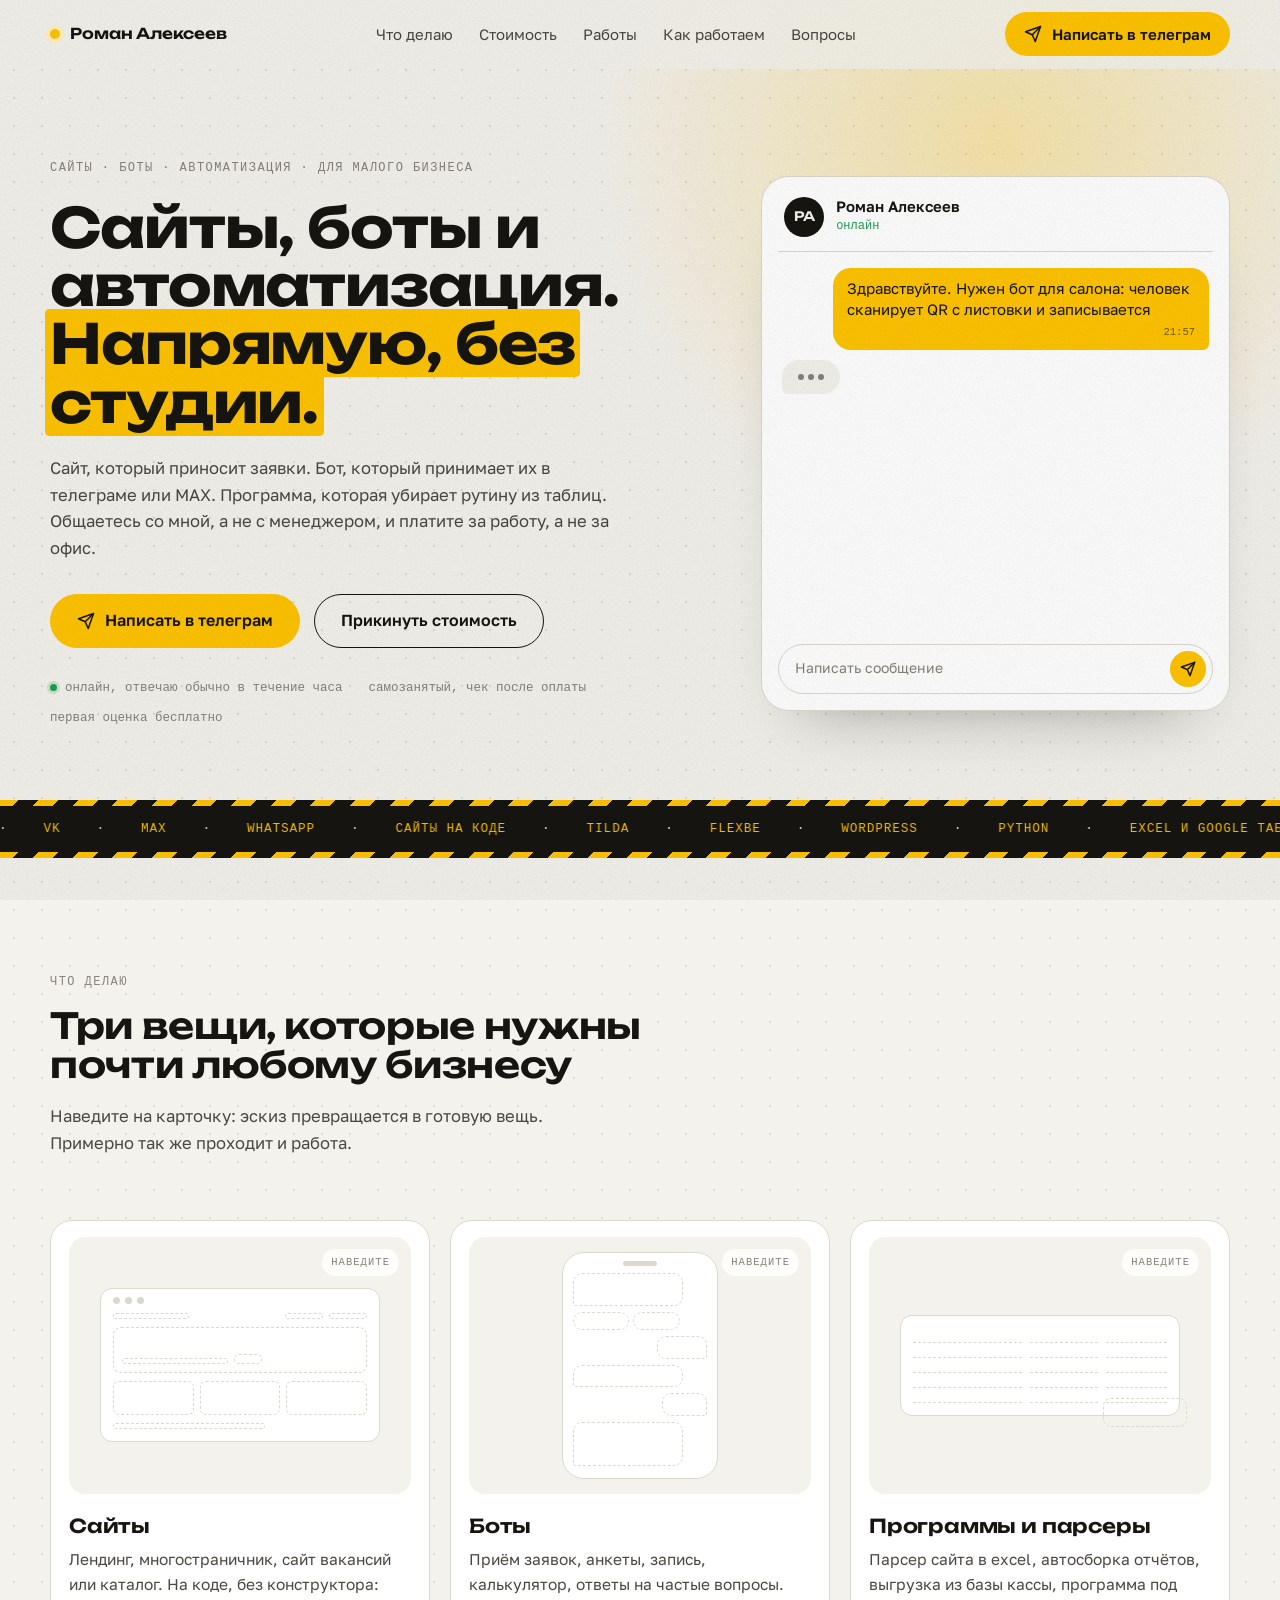
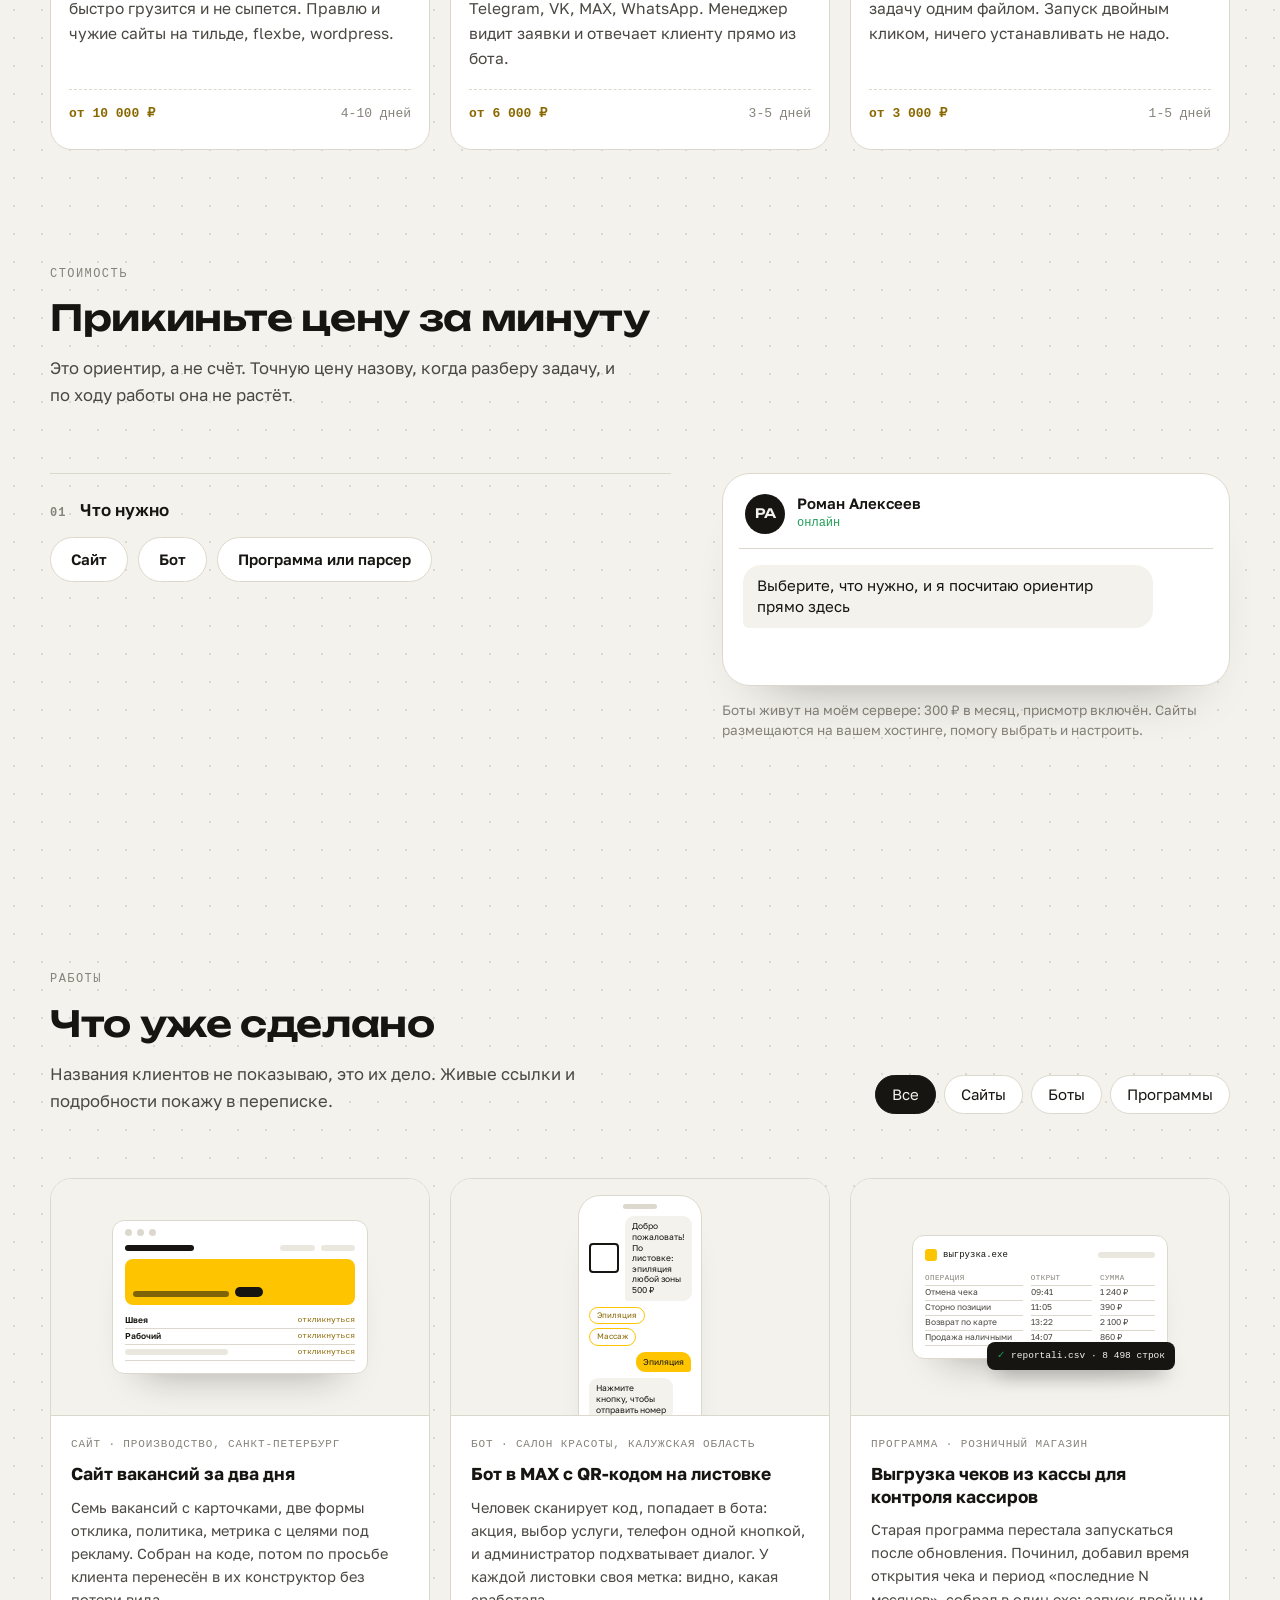
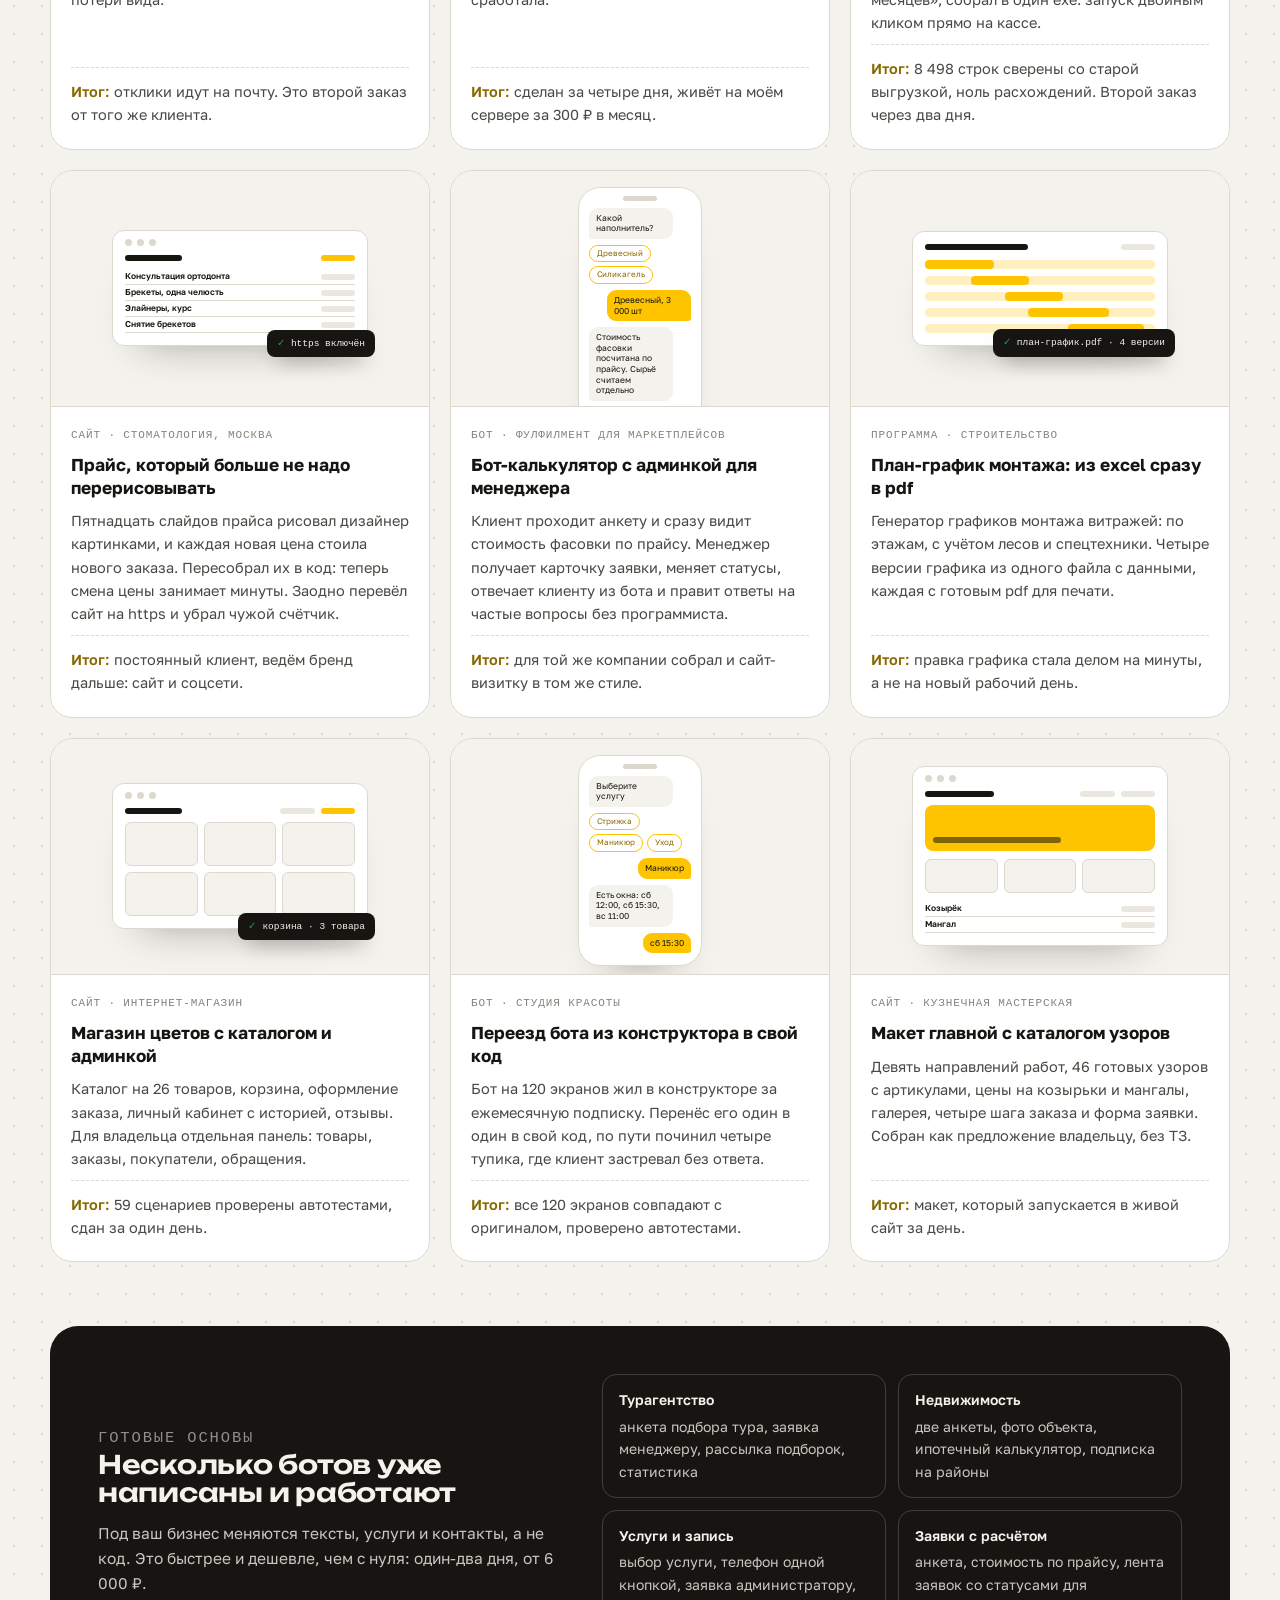
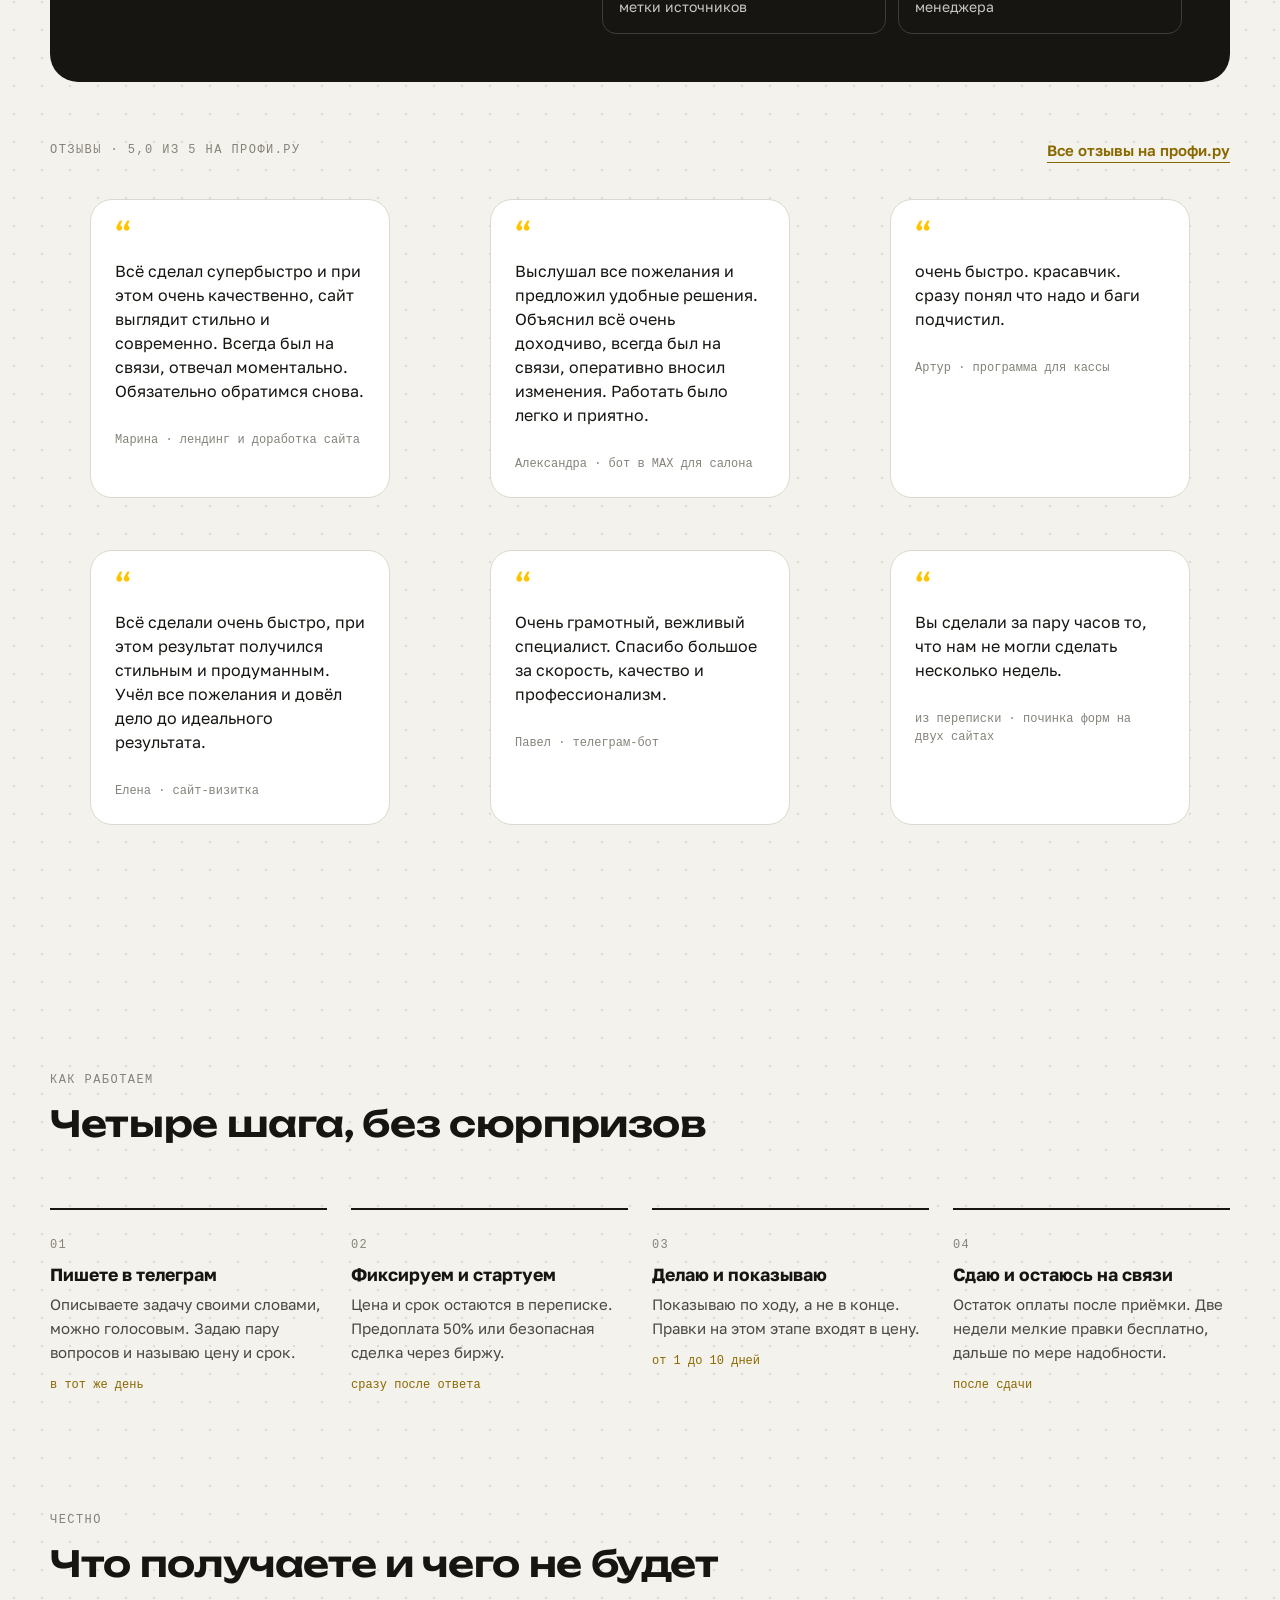
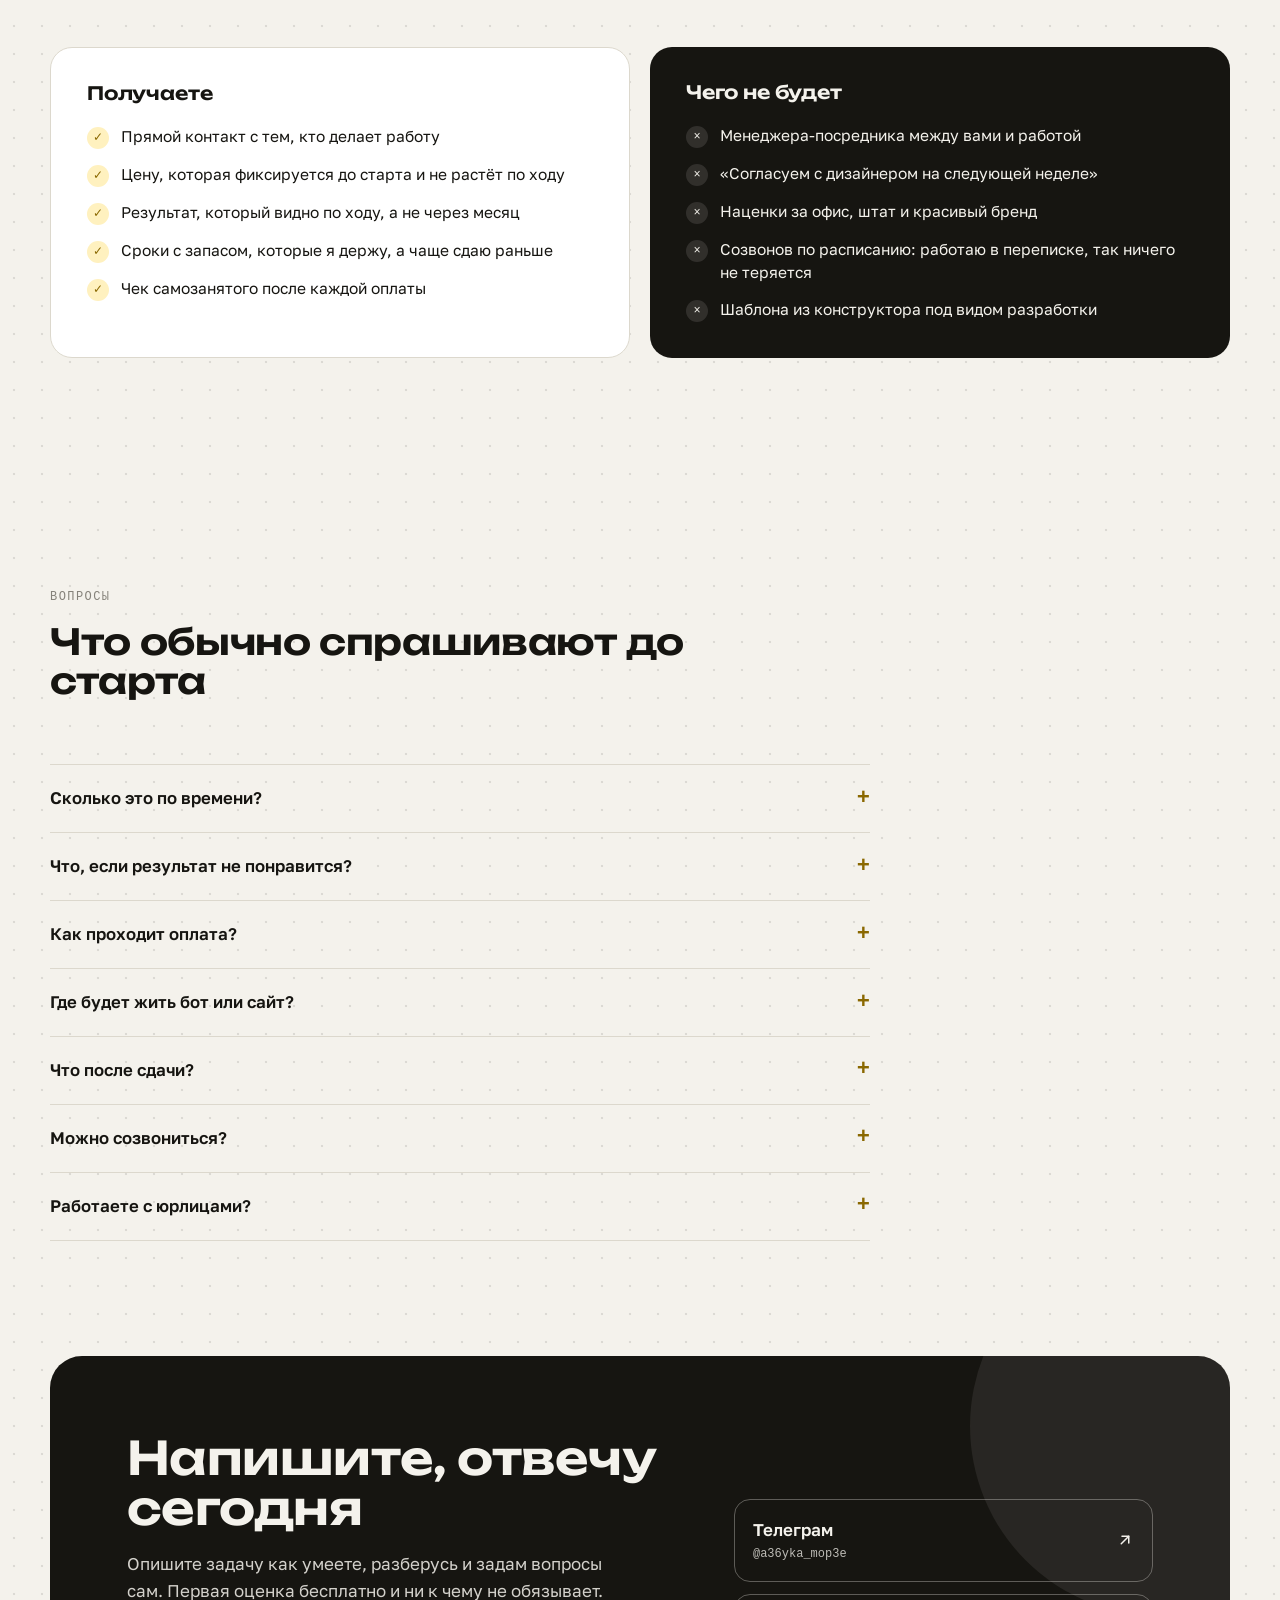
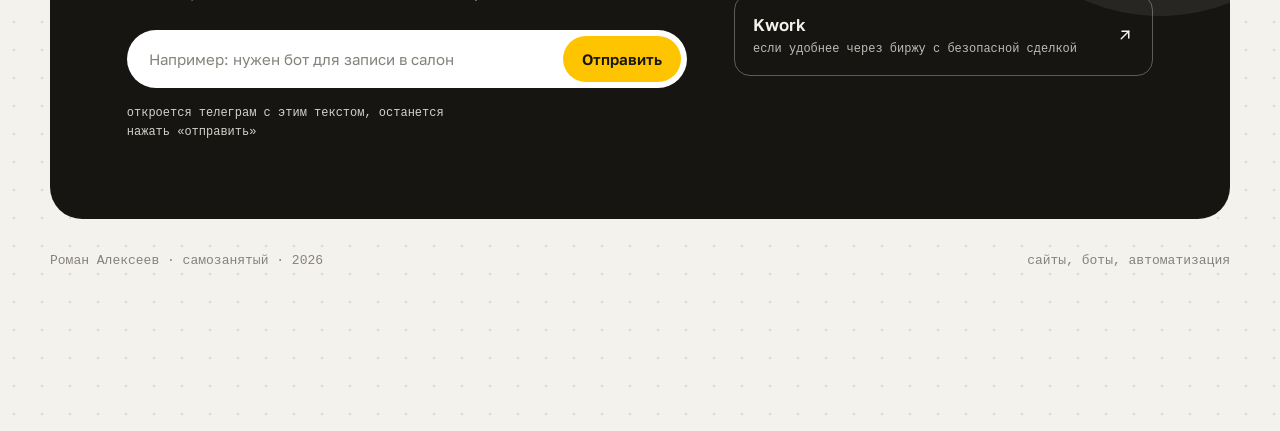
==== commit aa30a4fa: "Add files via upload" ====
--- a/index.html
+++ b/index.html
@@ -147,7 +147,10 @@
 @media (max-width: 900px) { .hero-grid { grid-template-columns: 1fr; } }
 .hero h1 { font-size: clamp(1.9rem, 4.3vw, 3.5rem); font-weight: 700; letter-spacing: -0.02em; margin-top: 20px; line-height: 1.06; }
 .hero h1 .accent { color: var(--hero-accent); background: var(--hero-mark); -webkit-box-decoration-break: clone; box-decoration-break: clone; padding: 0 .1em; margin: 0 -.1em; border-radius: .08em; }
-.hero h1 .w { display: inline-block; overflow: hidden; vertical-align: top; padding-bottom: .14em; margin-bottom: -.14em; }
+/* окошко с обрезкой нужно только пока слова выезжают снизу; запас по краям, чтобы не резать хвосты букв,
+   а после выезда (класс is-in ставит main.js) обрезка снимается совсем - иначе при подъёме на наведении режется верх */
+.hero h1 .w { display: inline-block; overflow: hidden; vertical-align: top; padding: .12em .08em .2em; margin: -.12em -.08em -.2em; }
+.hero h1.is-in .w { overflow: visible; }
 .hero h1 .w > span { display: inline-block; animation: rise .9s var(--ease) backwards; transition: transform .35s var(--ease); }
 .hero h1 .w:hover > span { transform: translateY(-.07em); }
 .hero h1 { transition: transform .15s linear; }
@@ -159,7 +162,7 @@
 .card-live.case, .card-live.svc, .card-live.quote { cursor: grab; }
 .card-live.is-dragging, .card-live.is-dragging * { cursor: grabbing; user-select: none; }
 .card-live.is-dragging { position: relative; z-index: 5; } /* пока тянут - поверх соседей */
-@keyframes rise { from { transform: translateY(110%); } to { transform: none; } }
+@keyframes rise { from { transform: translateY(130%); } to { transform: none; } }
 .hero .lead { margin-top: 24px; }
 .hero-cta { display: flex; gap: 14px; flex-wrap: wrap; margin-top: 32px; }
 .hero-facts { display: flex; flex-wrap: wrap; gap: 10px 26px; margin-top: 30px; font-family: var(--mono); font-size: 12.5px; color: var(--stone); }
@@ -408,6 +411,7 @@
   .js .stagger.is-in > * { animation: none; }
   .ticker-track { animation: none; }
   .hero h1 .w > span { animation: none; transform: none; }
+  .hero h1 .w { overflow: visible; }
   .bg-spot { display: none; }
   .msg { animation: none; }
   .svc-state, .svc, .case, .btn, .chip { transition: none; }
@@ -1147,7 +1151,12 @@
   }
   var h1 = $('.hero h1');
   if (!reduced) {
-    if (h1) wrapWords(h1, true);
+    if (h1) {
+      wrapWords(h1, true);
+      /* когда последнее слово доехало - снять обрезку, чтобы буквы не резались при наведении */
+      var words = $$('.w > span', h1);
+      setTimeout(function () { h1.classList.add('is-in'); }, 120 + words.length * 70 + 950);
+    }
     $$('.h2, .contact h2, .ready h3, .svc h3, .honest-col h3').forEach(function (h) {
       h.classList.add('lift');
       wrapWords(h, false);
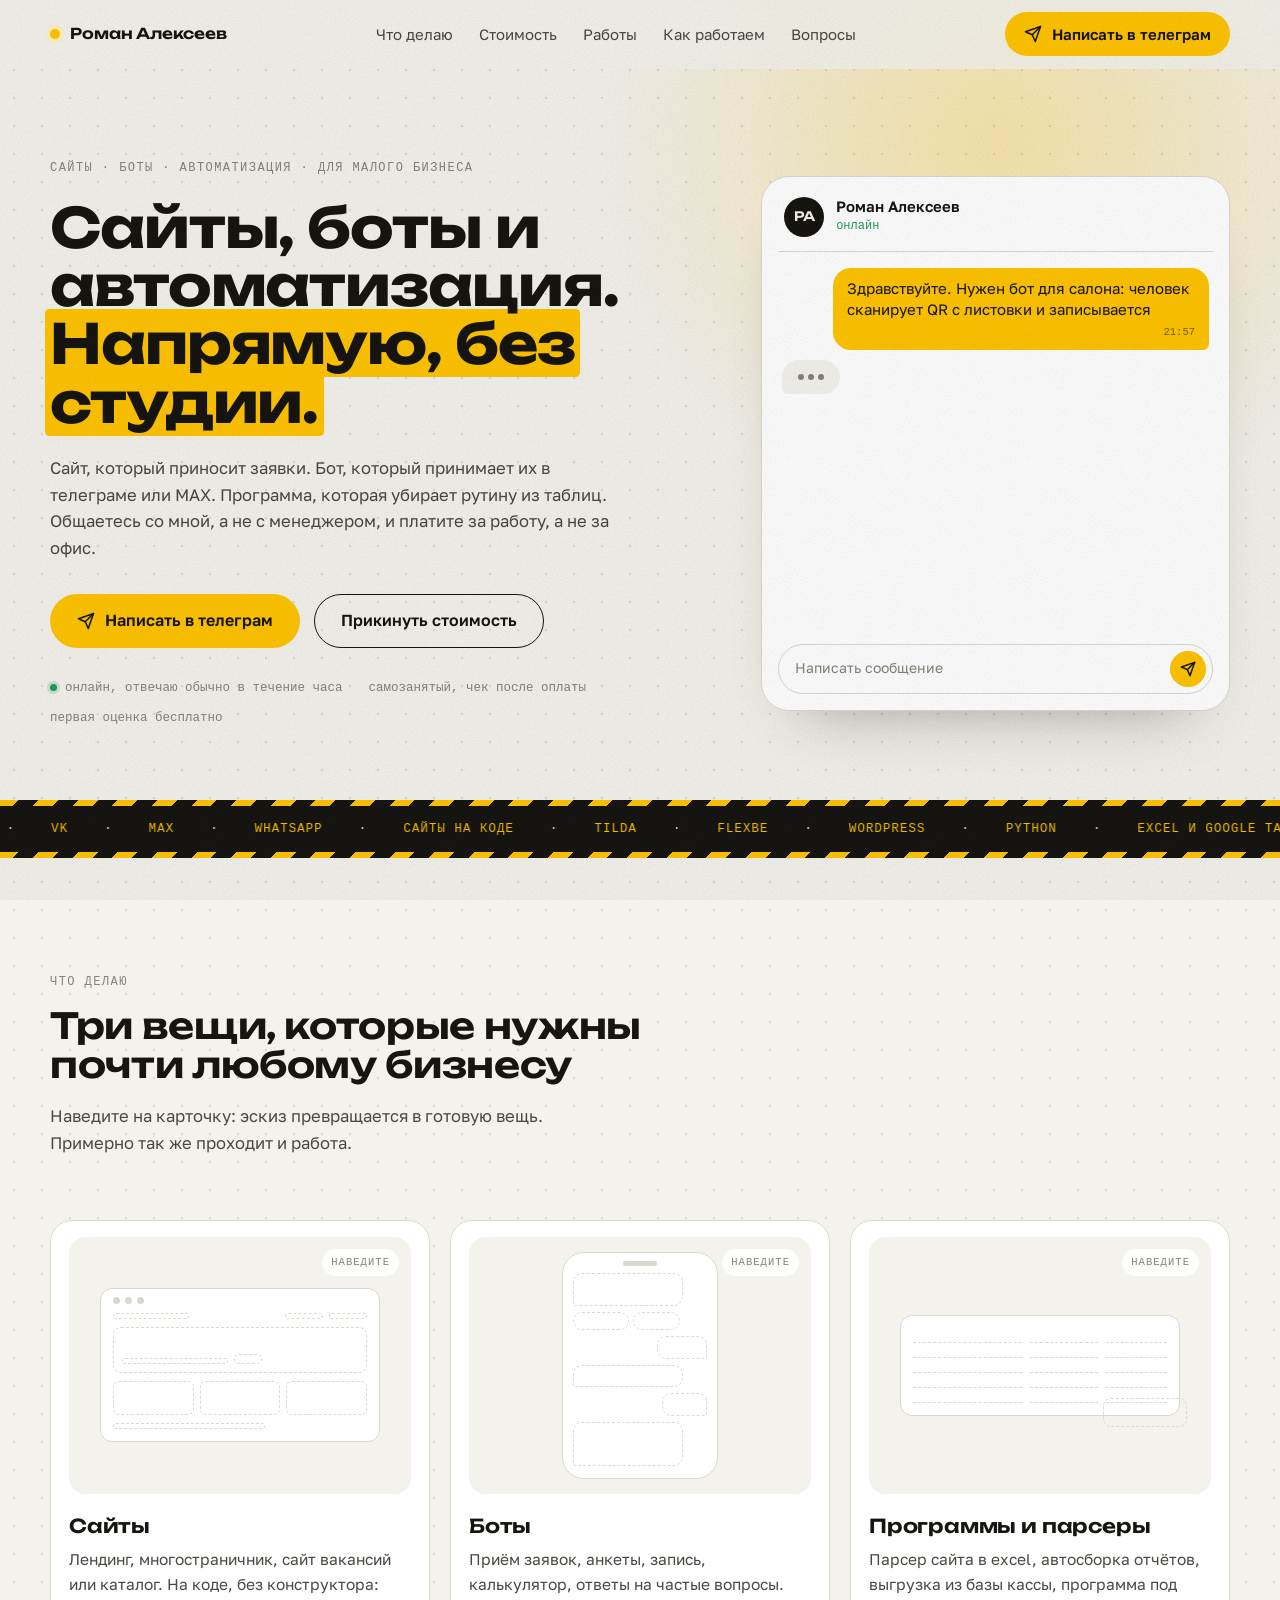
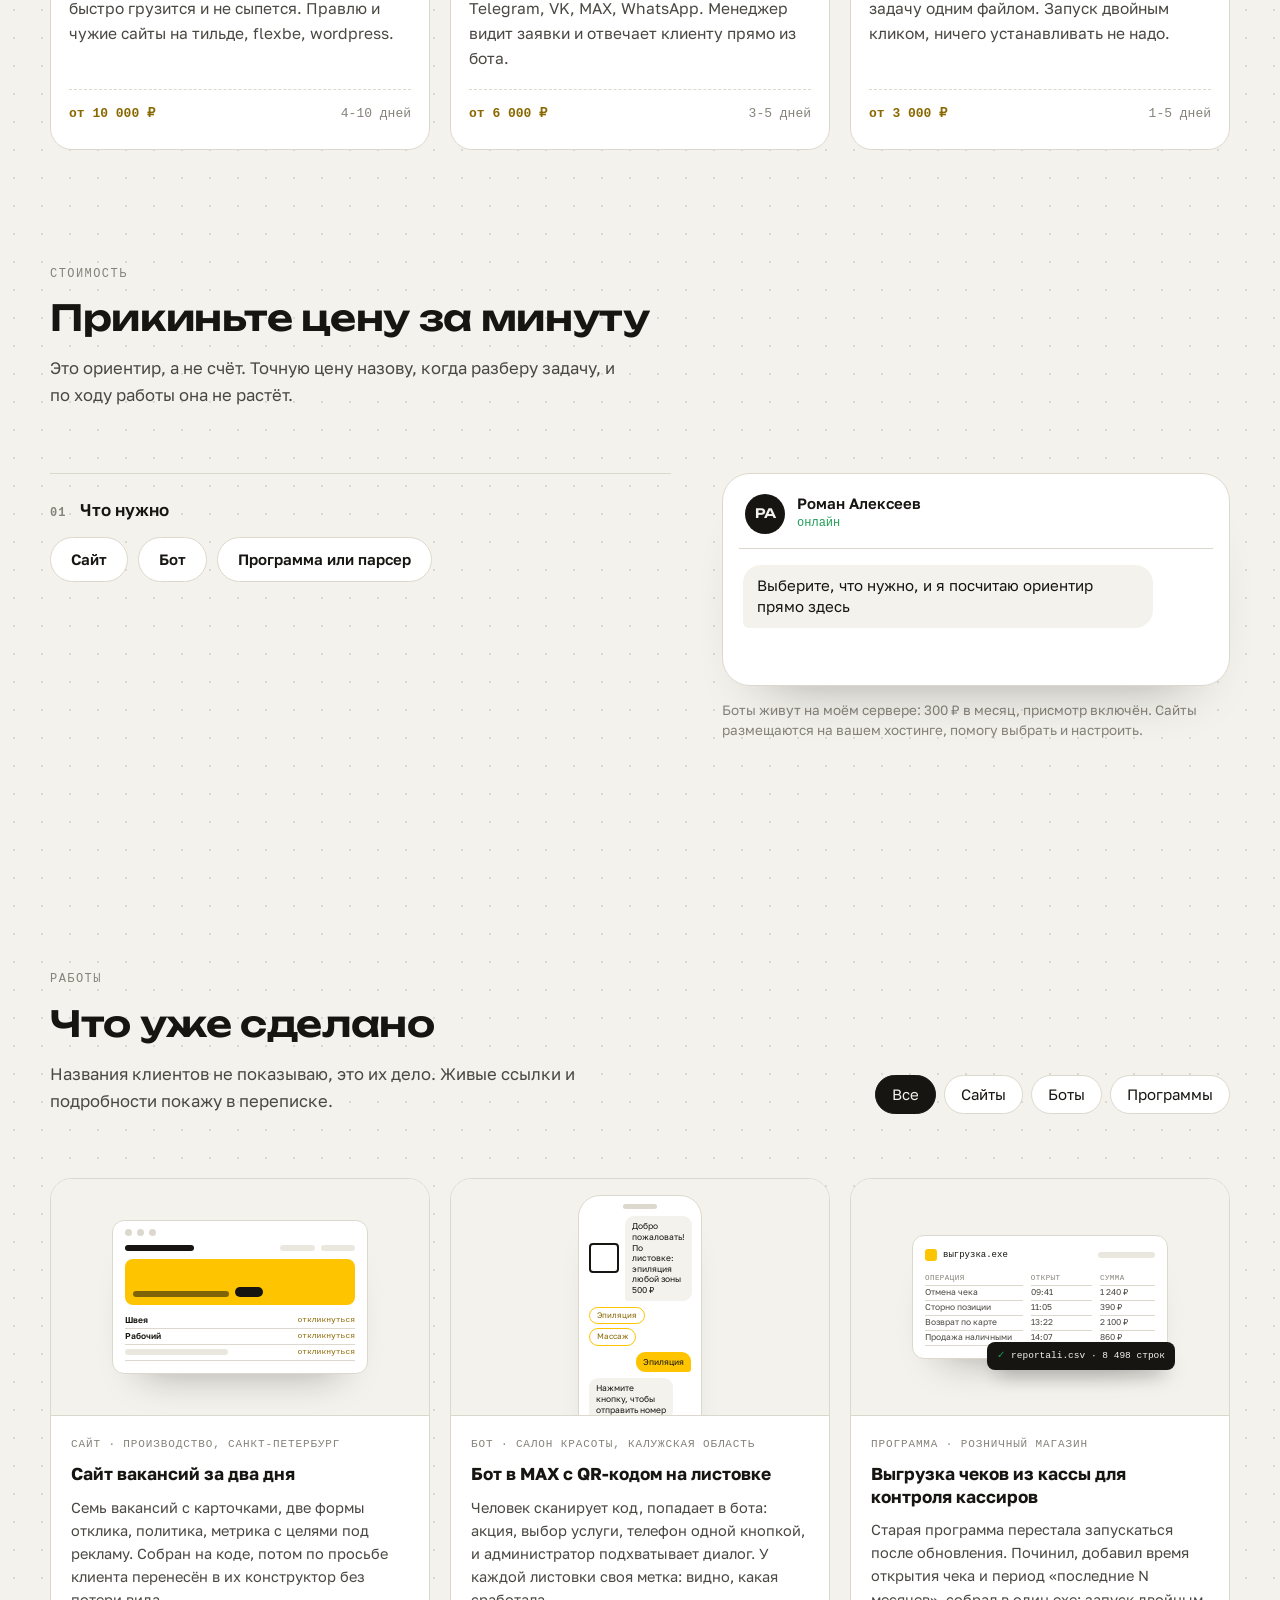
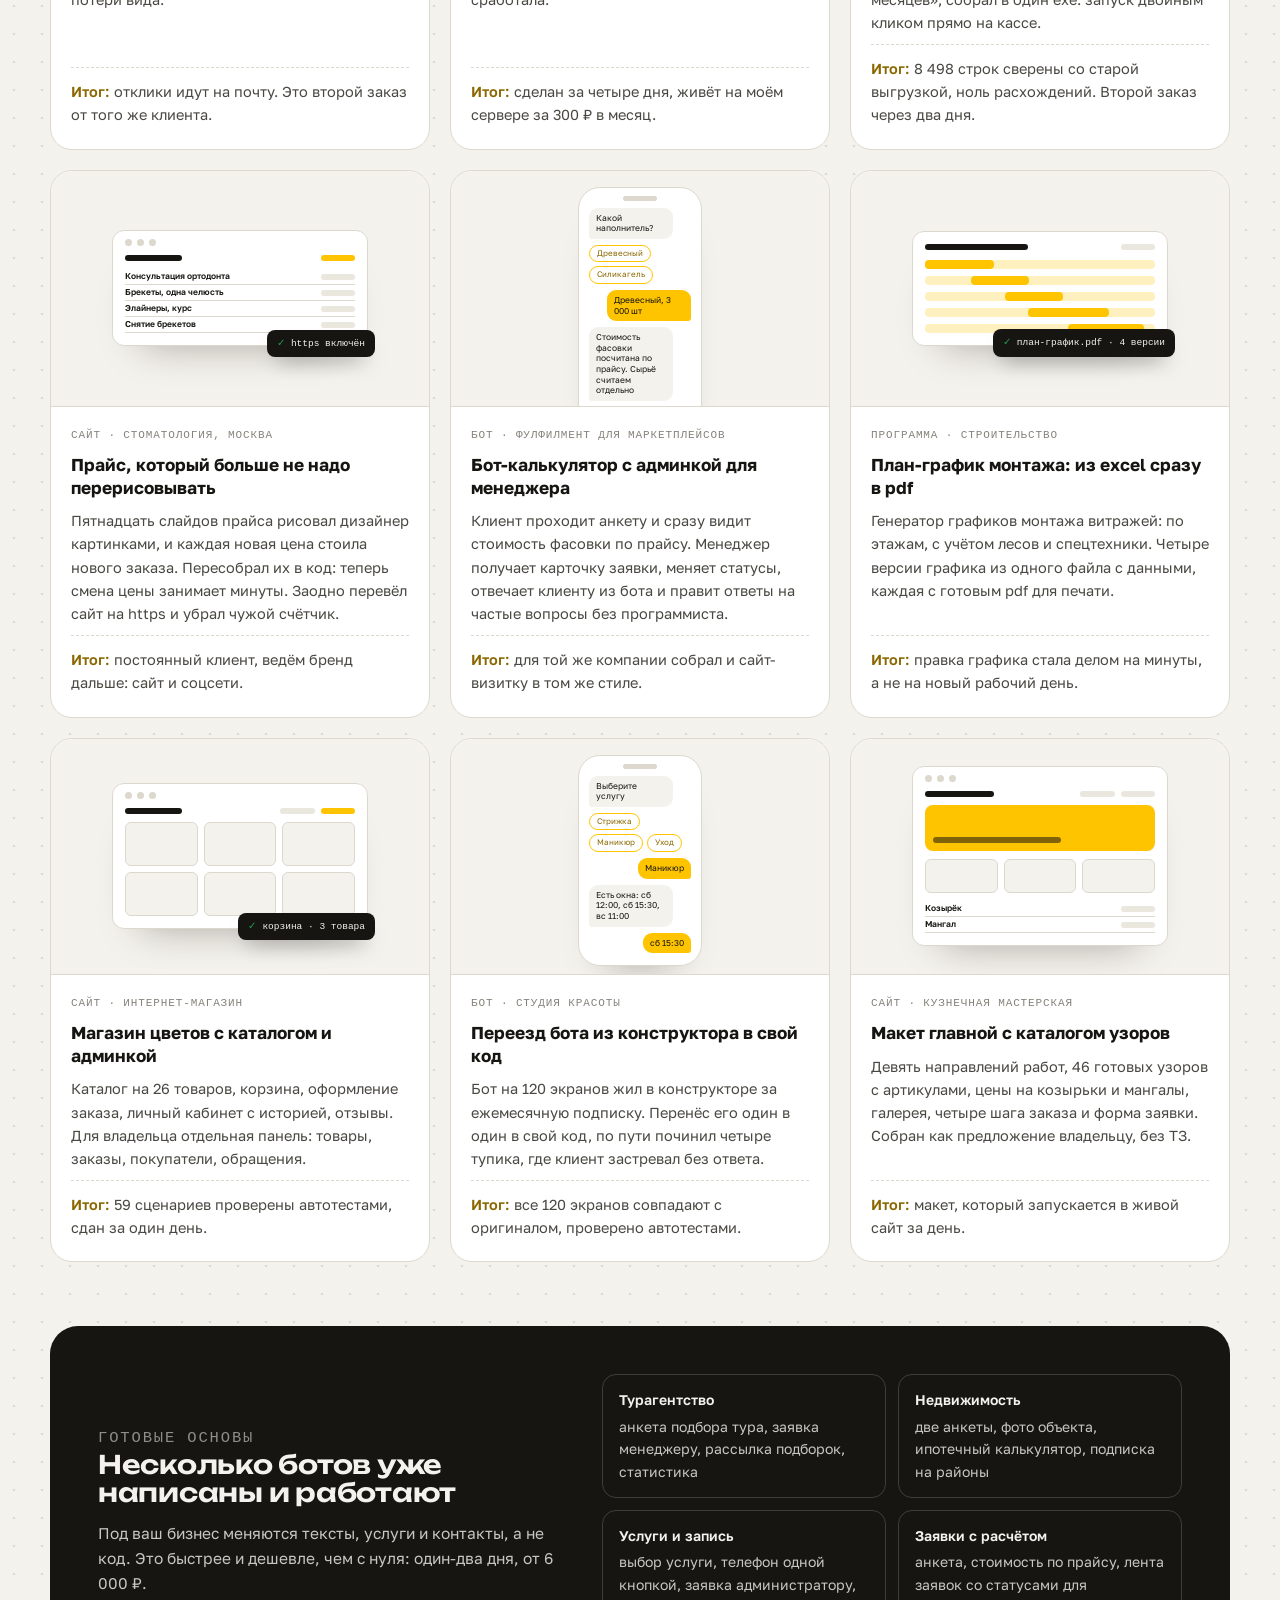
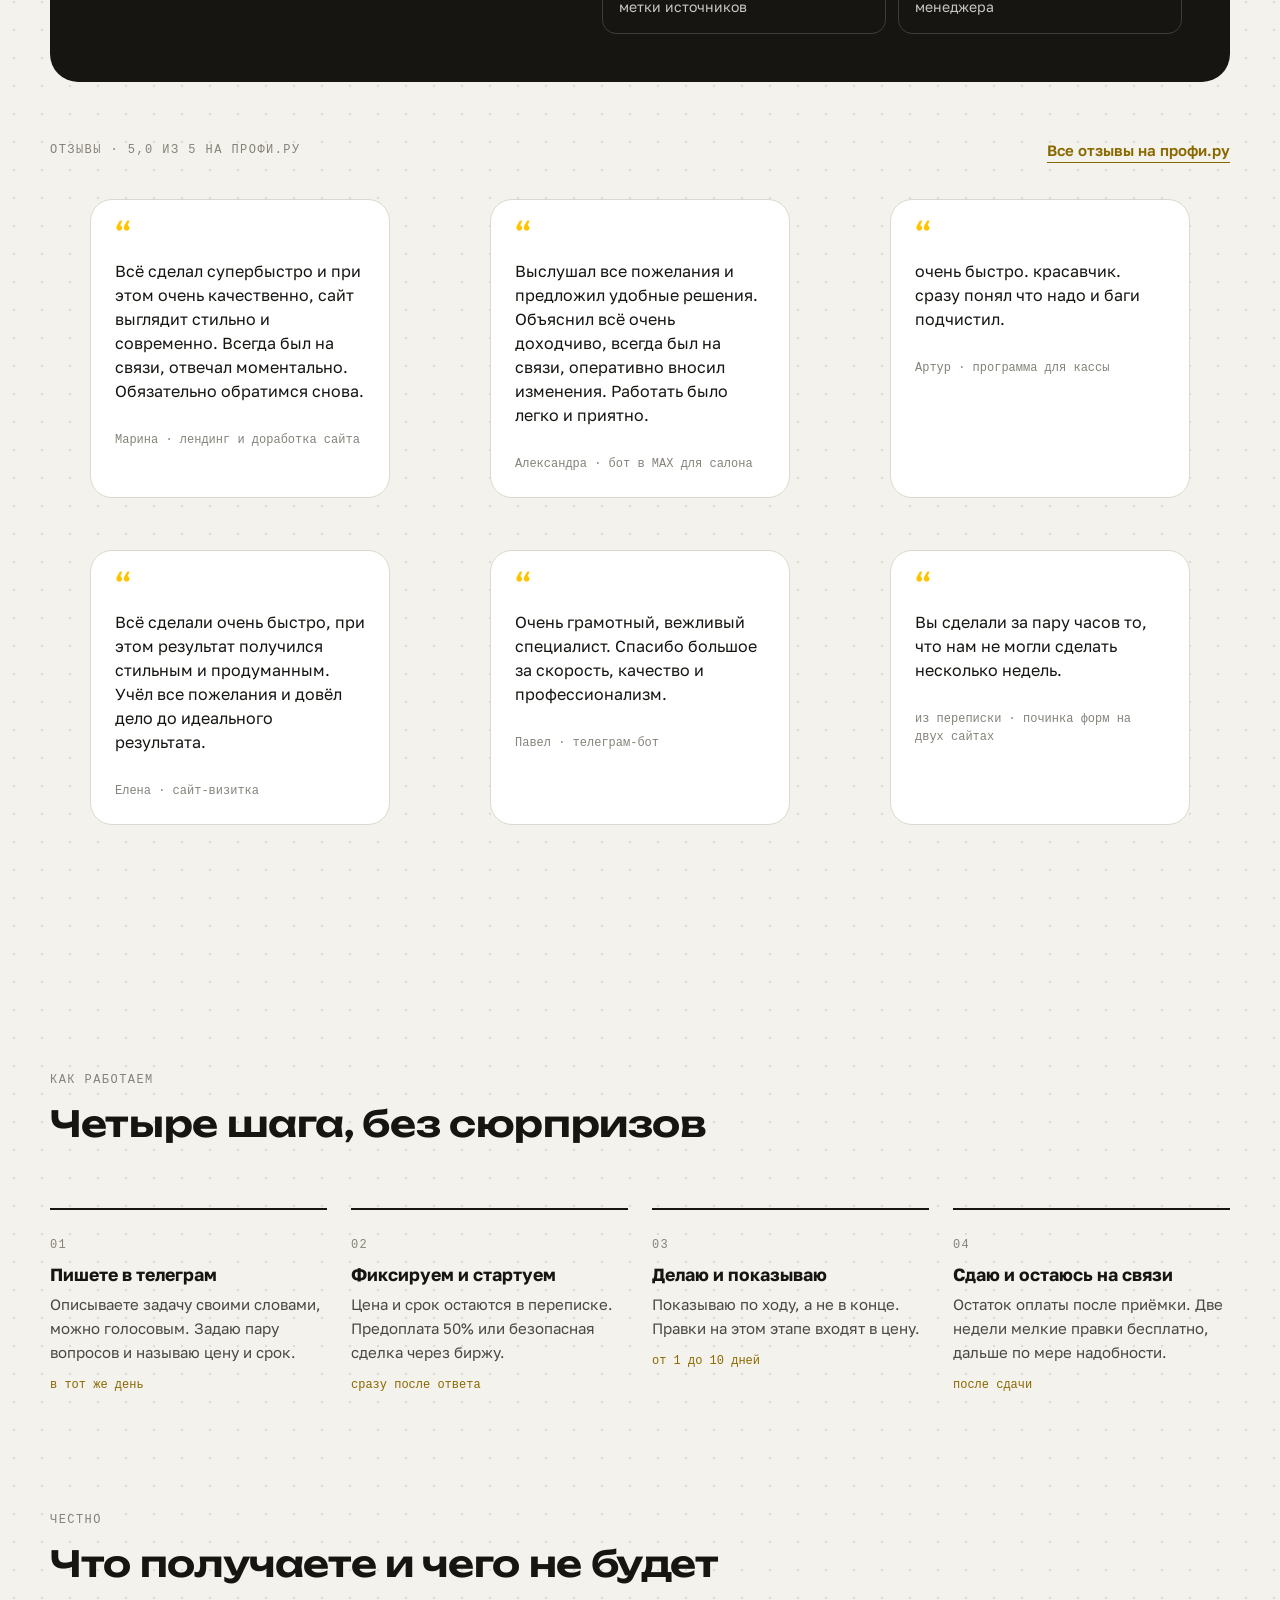
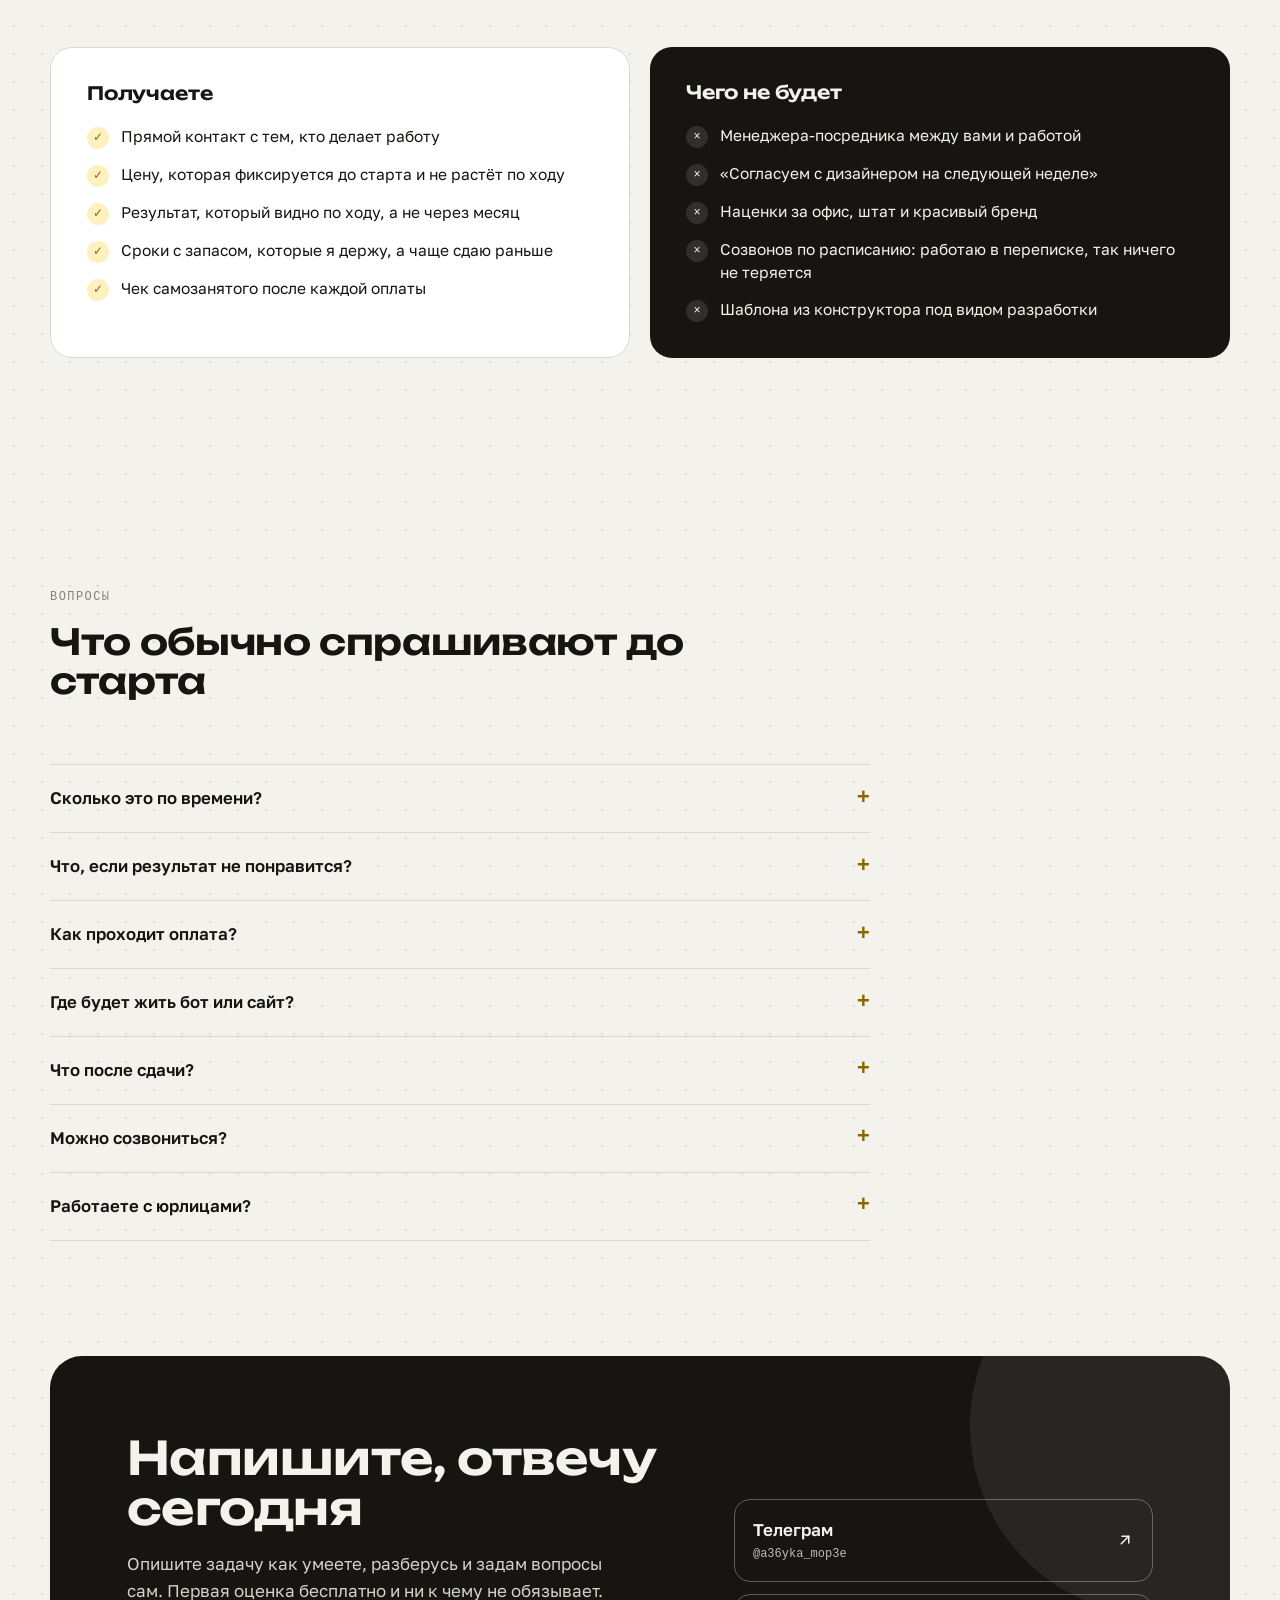
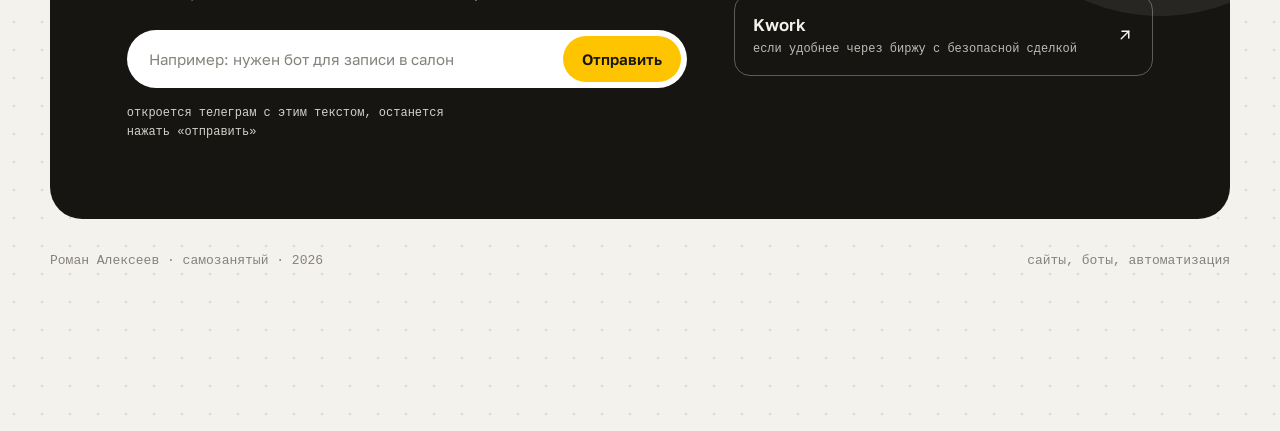
==== commit a779850b: "Add files via upload" ====
--- a/index.html
+++ b/index.html
@@ -151,12 +151,14 @@
    а после выезда (класс is-in ставит main.js) обрезка снимается совсем - иначе при подъёме на наведении режется верх */
 .hero h1 .w { display: inline-block; overflow: hidden; vertical-align: top; padding: .12em .08em .2em; margin: -.12em -.08em -.2em; }
 .hero h1.is-in .w { overflow: visible; }
-.hero h1 .w > span { display: inline-block; animation: rise .9s var(--ease) backwards; transition: transform .35s var(--ease); }
+/* position: relative поднимает слова над фонами строк: иначе жёлтый маркер следующей строки закрашивает
+   хвосты «р», «у», «ц» строки выше (браузер рисует строку за строкой, фон строки 3 ложится поверх текста строки 2) */
+.hero h1 .w > span { display: inline-block; position: relative; animation: rise .9s var(--ease) backwards; transition: transform .35s var(--ease); }
 .hero h1 .w:hover > span { transform: translateY(-.07em); }
 .hero h1 { transition: transform .15s linear; }
 /* остальные крупные заголовки: слова тоже приподнимаются под курсором (класс lift ставит main.js) */
 .lift .w { display: inline-block; }
-.lift .w > span { display: inline-block; transition: transform .35s var(--ease); }
+.lift .w > span { display: inline-block; position: relative; transition: transform .35s var(--ease); }
 .lift .w:hover > span { transform: translateY(-.07em); }
 /* карточки можно оттянуть мышкой, поведение в main.js */
 .card-live.case, .card-live.svc, .card-live.quote { cursor: grab; }
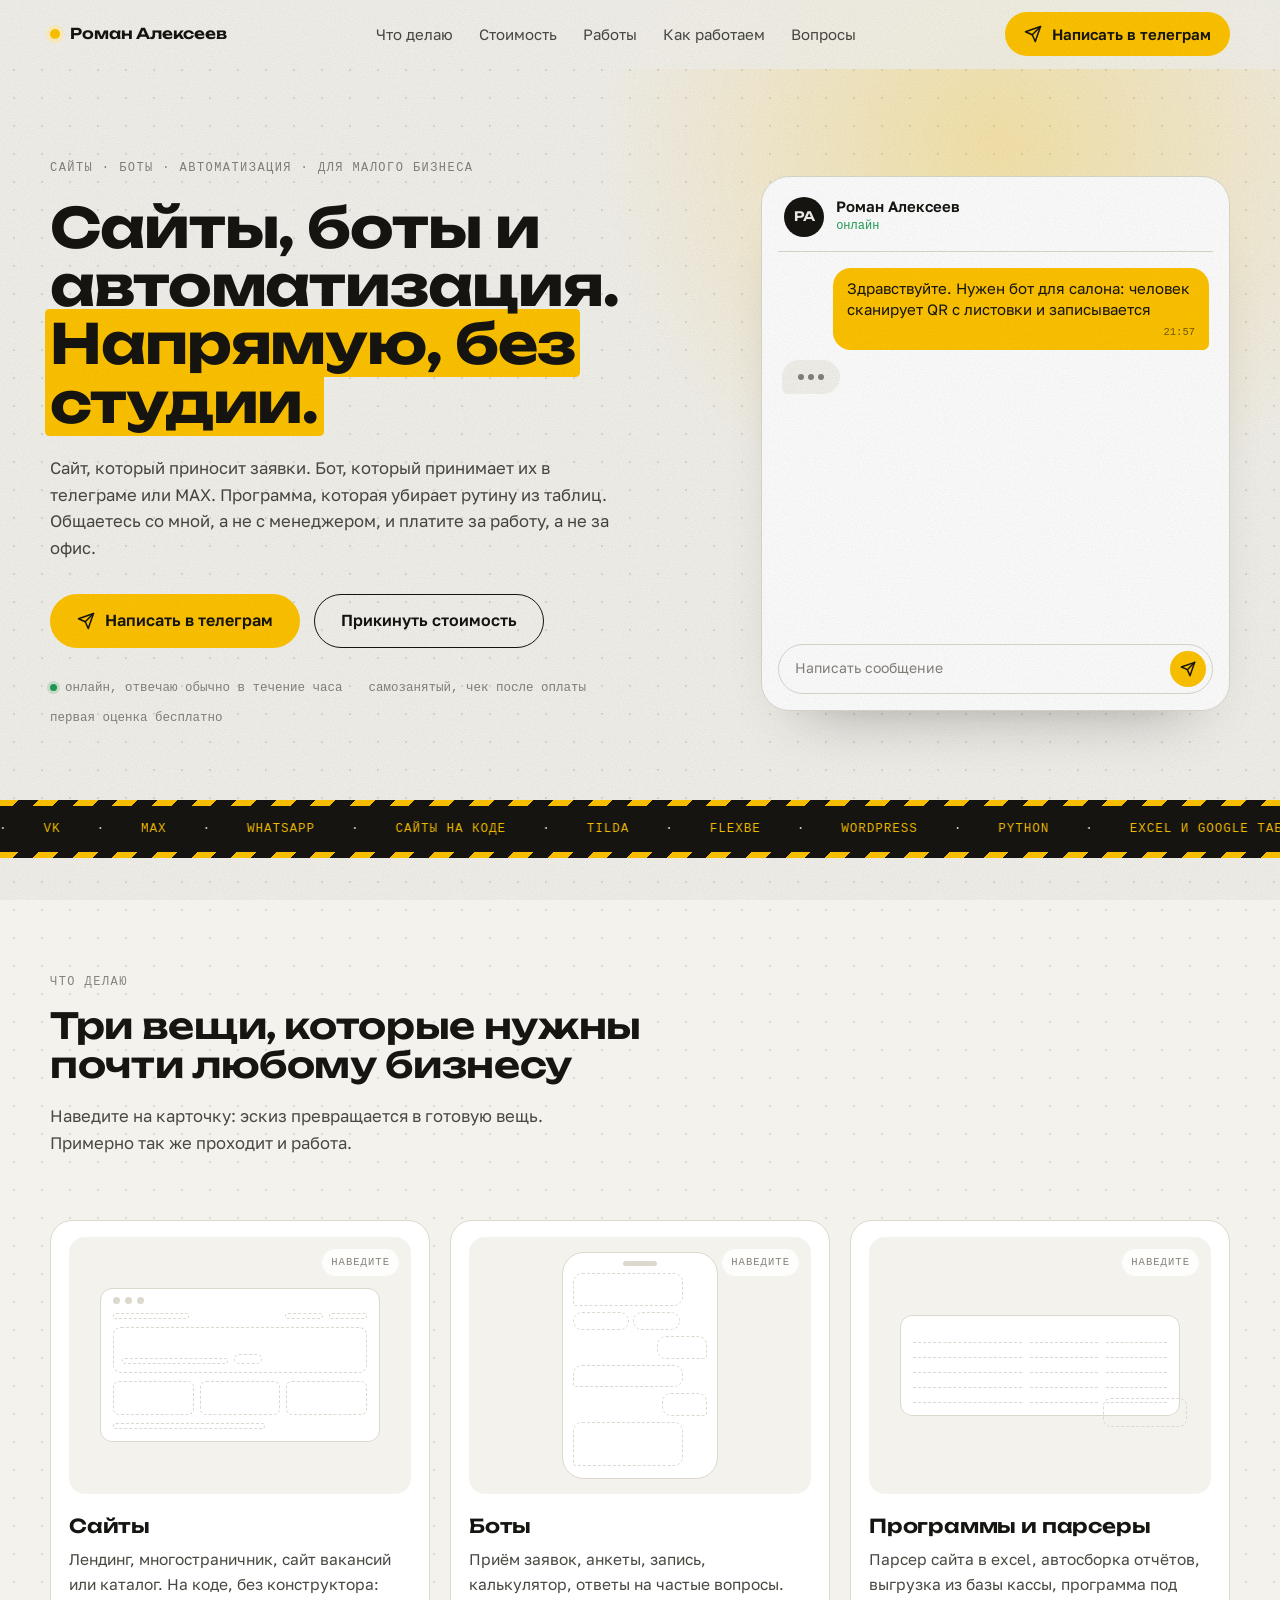
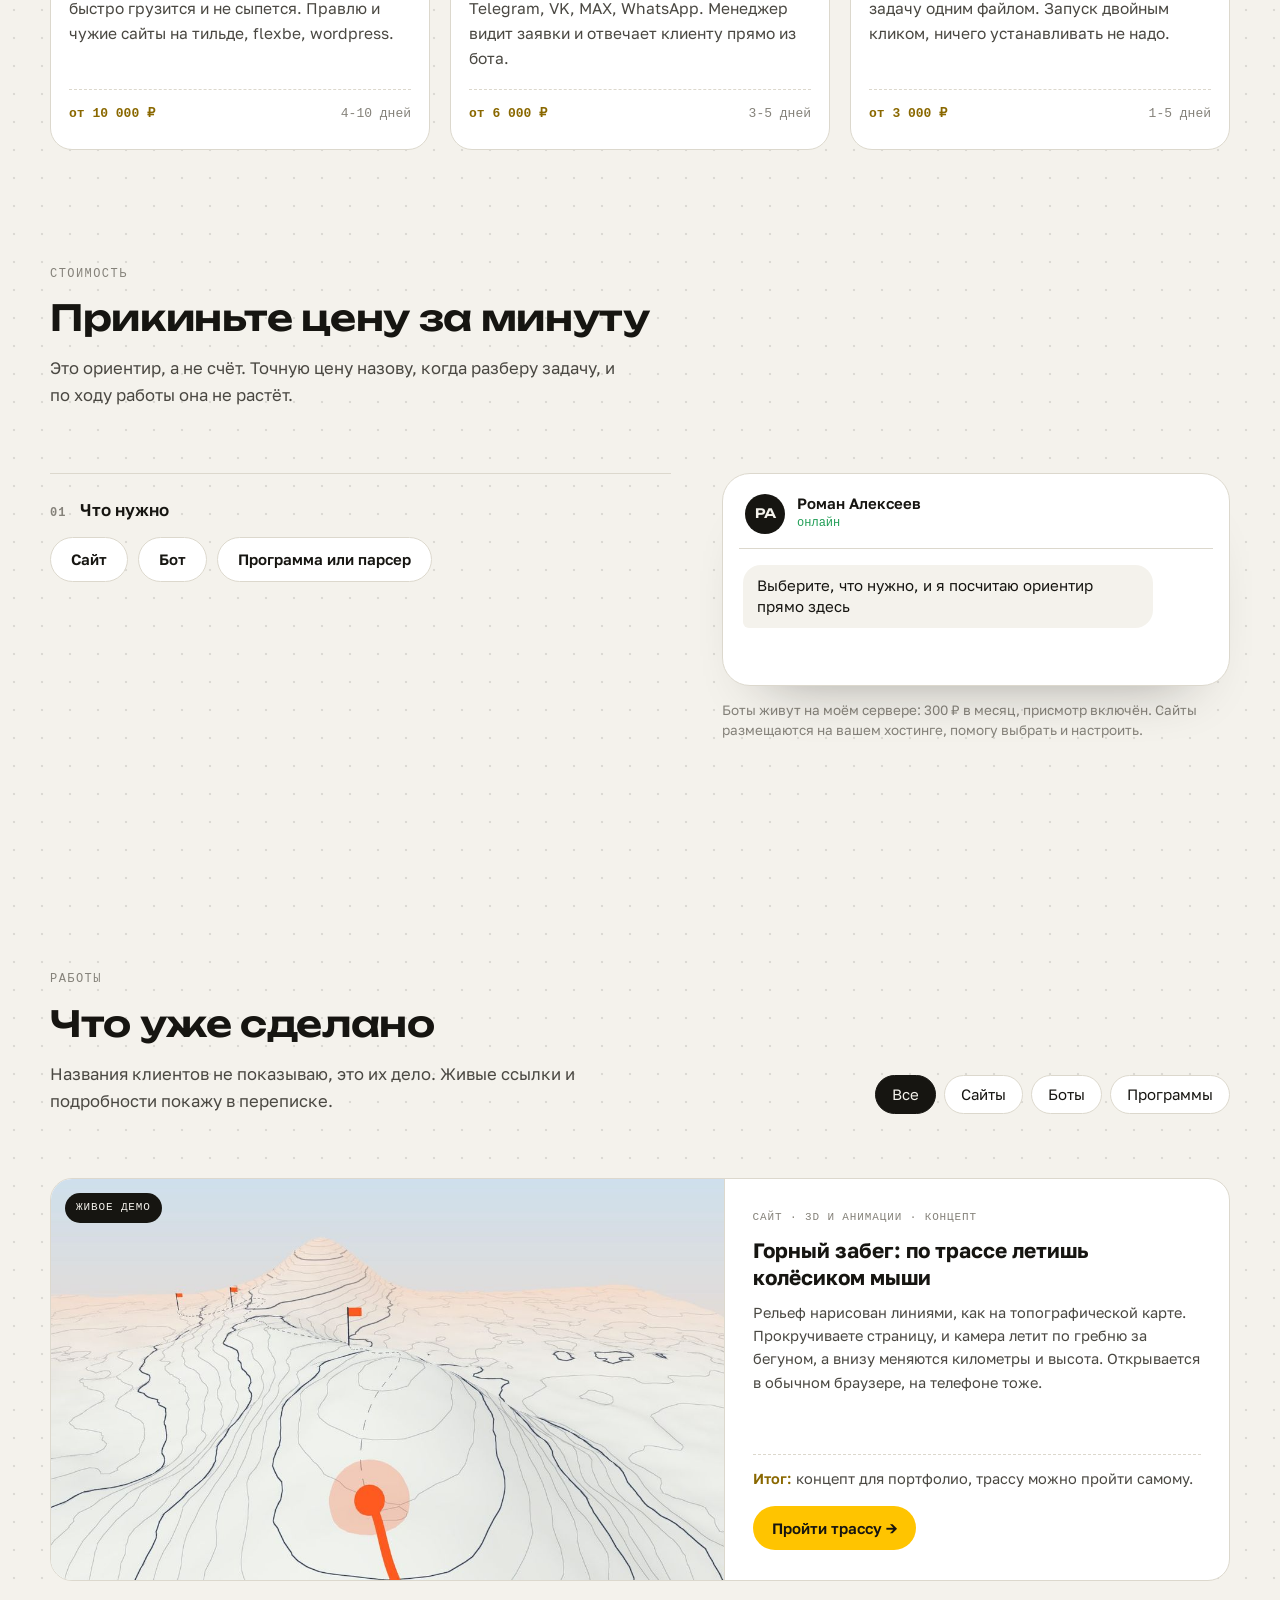
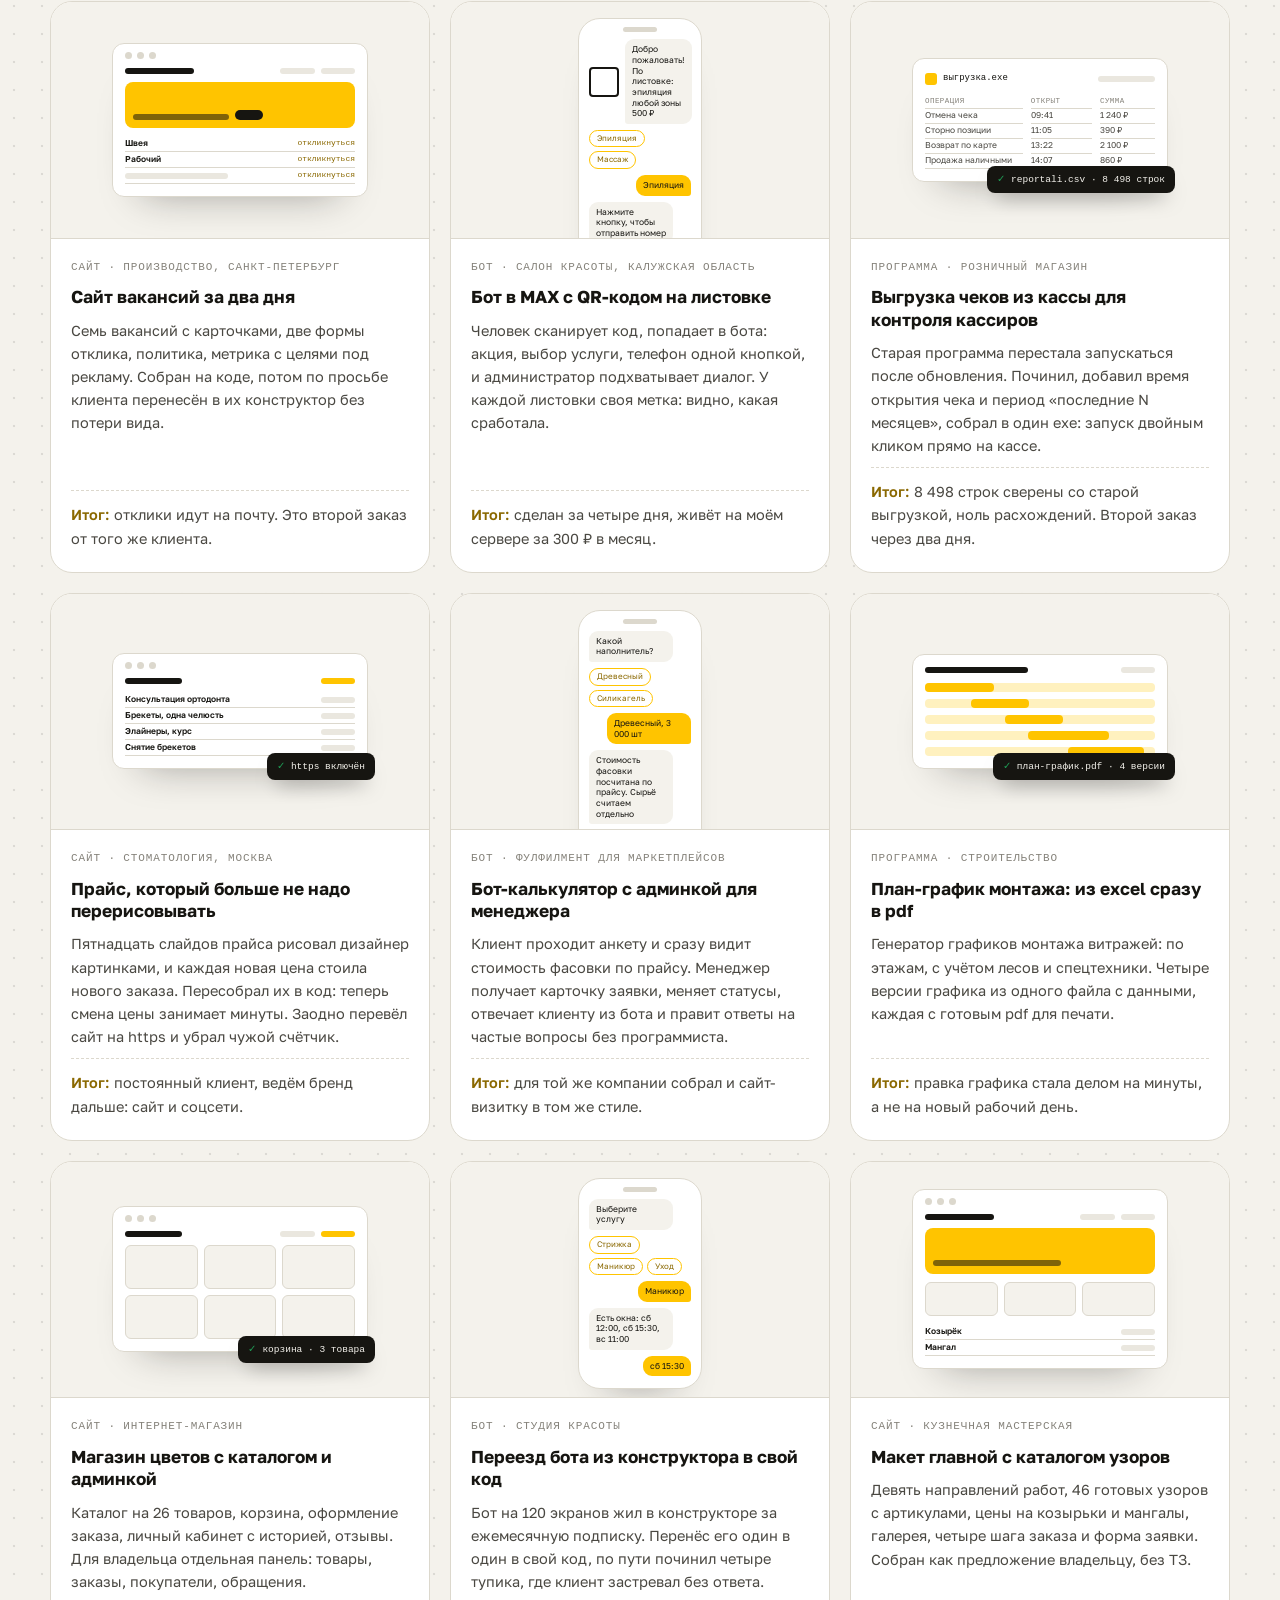
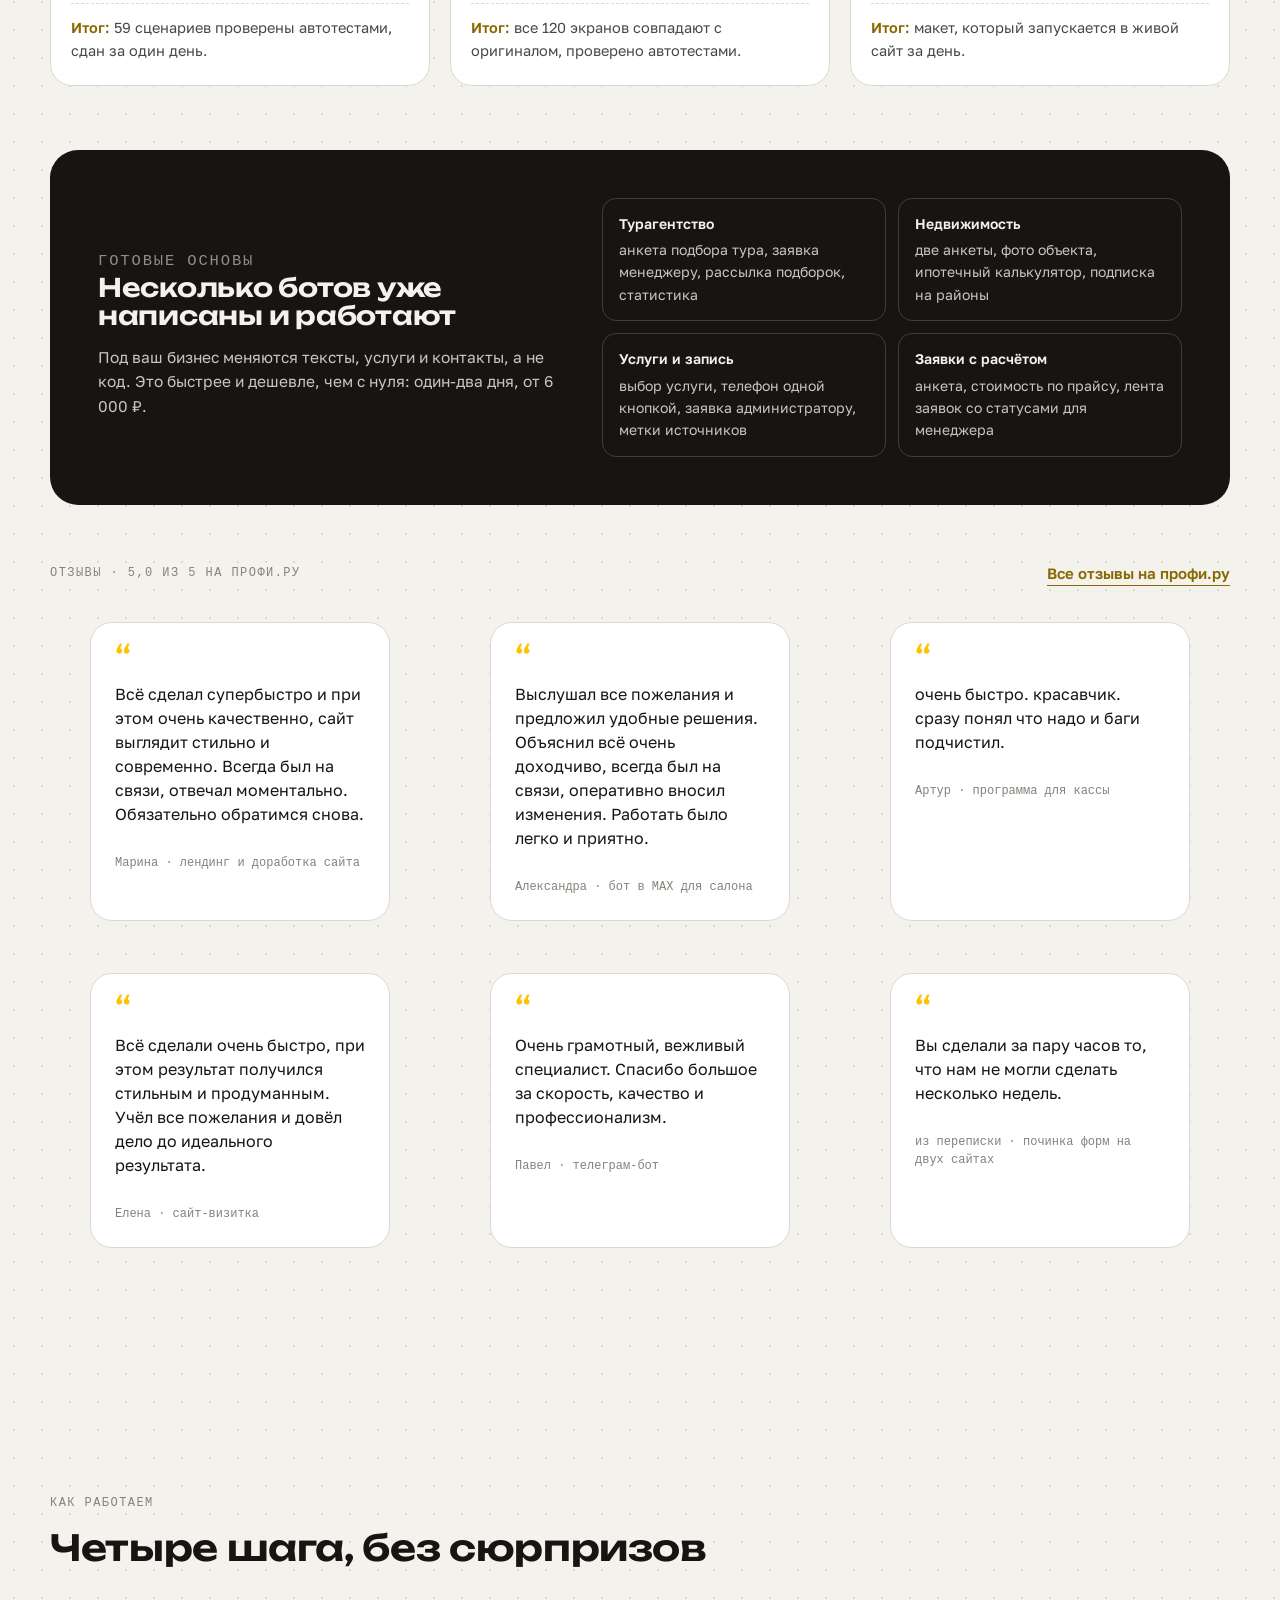
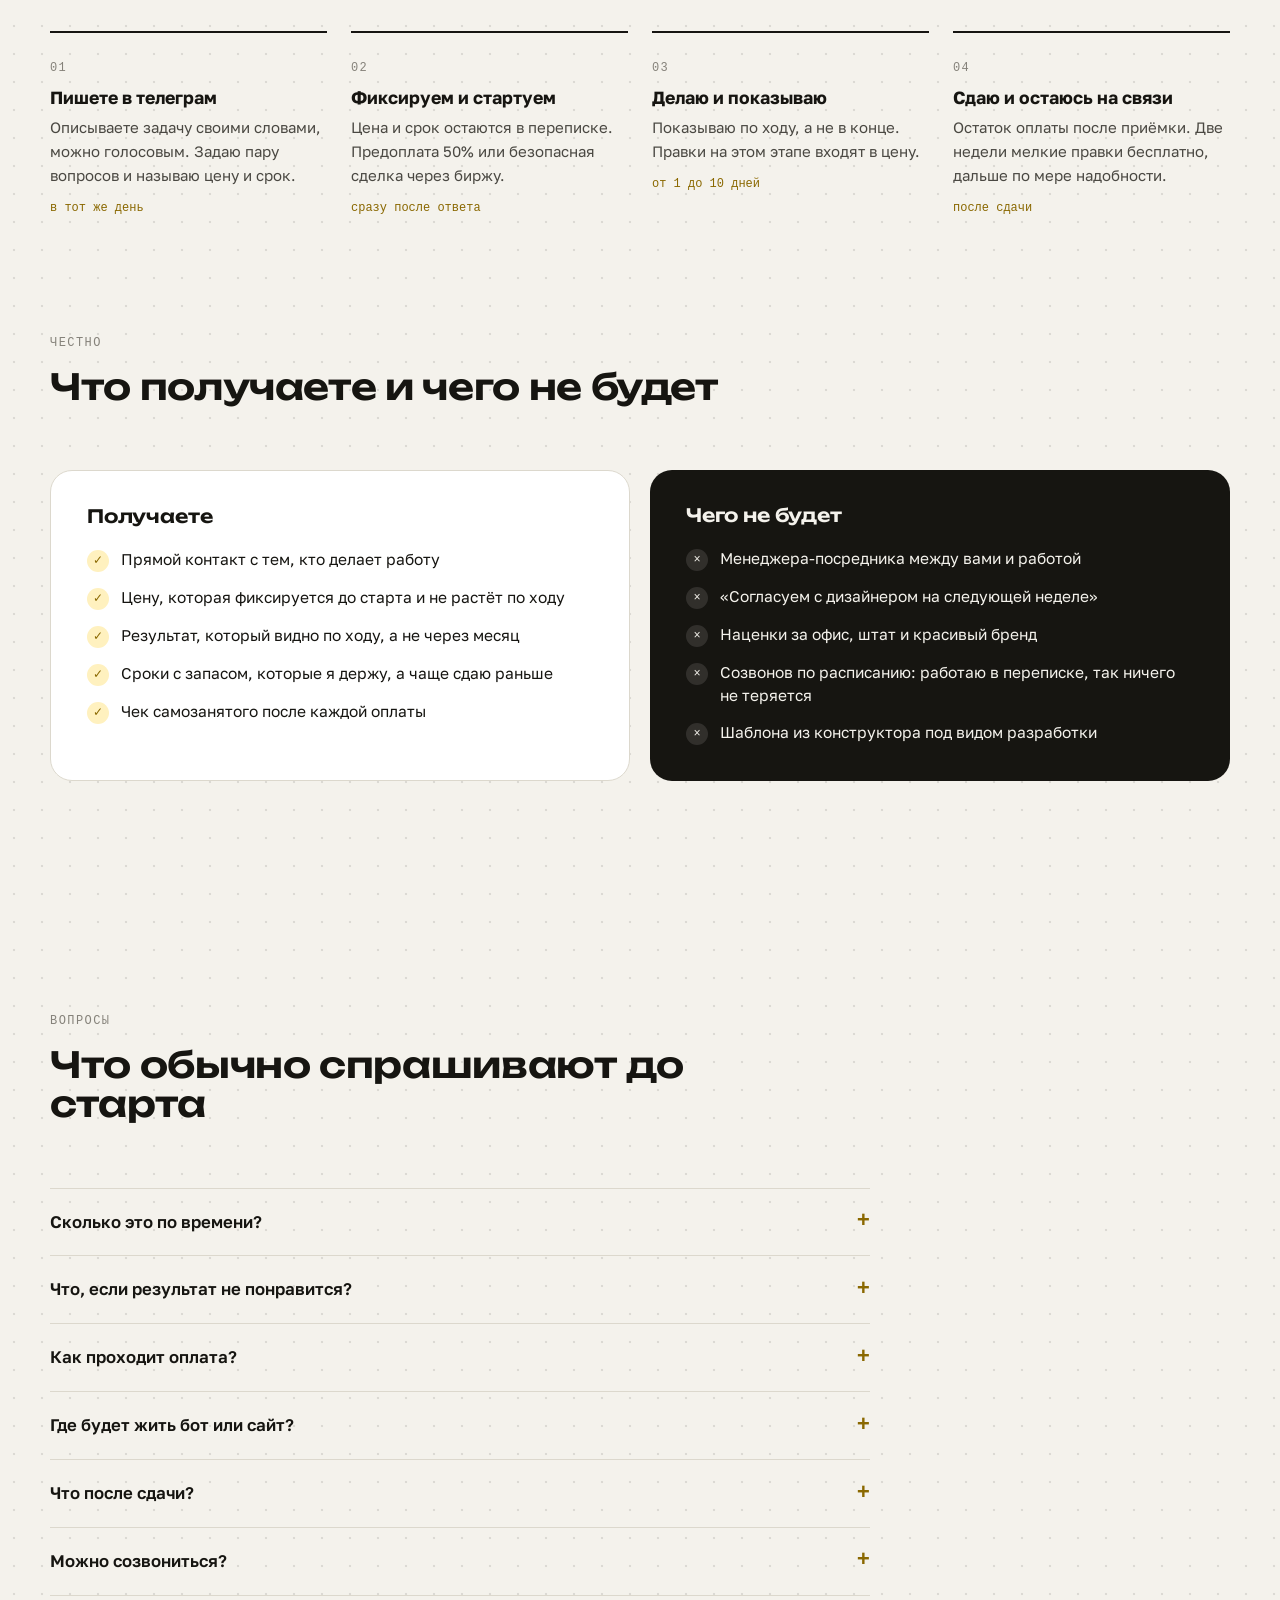
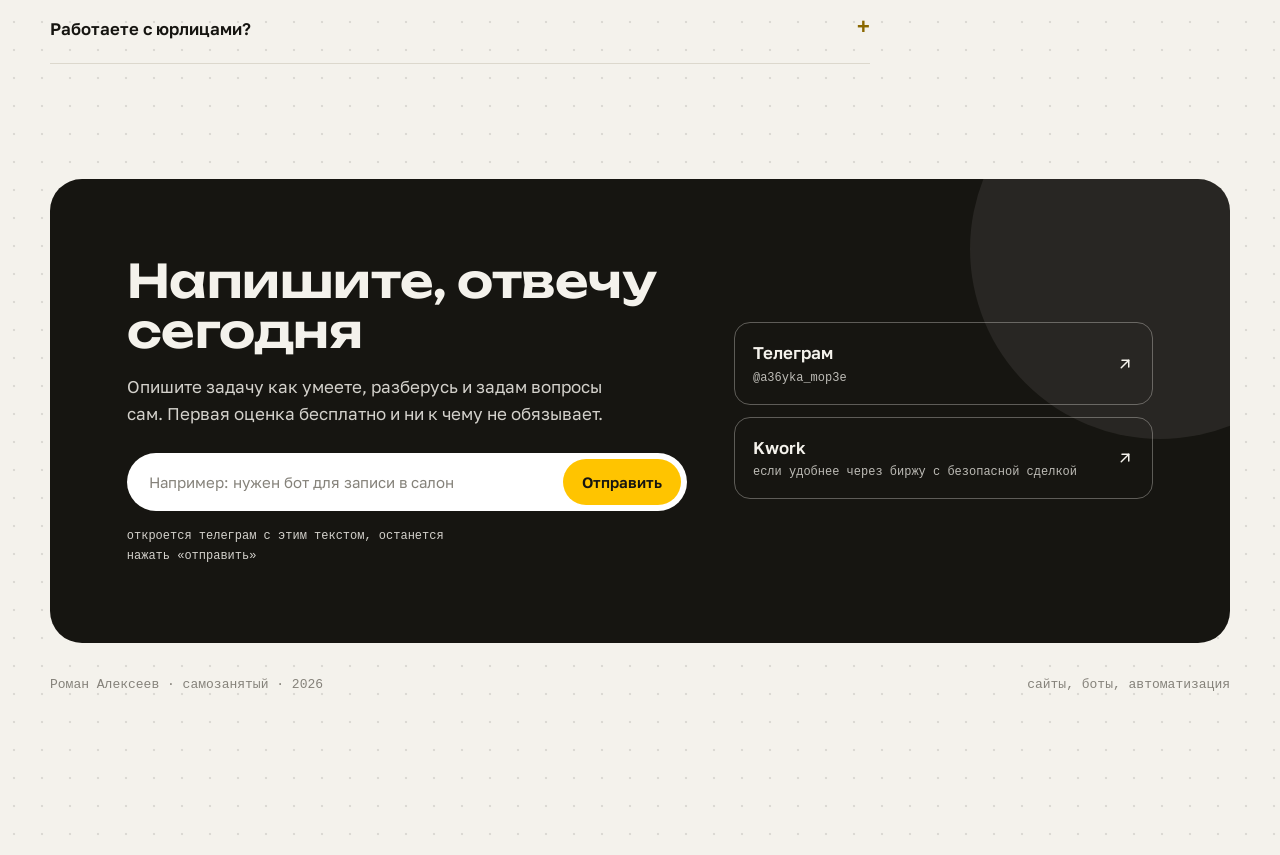
==== commit f6469bf4: "Карточка демо горного забега в работах" ====
--- a/index.html
+++ b/index.html
@@ -1,1589 +1,1617 @@
-<!doctype html>
-<html lang="ru">
-<head>
-<meta charset="utf-8">
-<meta name="viewport" content="width=device-width, initial-scale=1">
-<title>Роман Алексеев - сайты, боты и автоматизация для малого бизнеса</title>
-<meta name="description" content="Сайты, боты для телеграма, VK и MAX, парсеры и программы для малого бизнеса. Напрямую от исполнителя, без студии: от 3 000 ₽, от одного дня.">
-<link rel="icon" href="data:image/svg+xml,%3Csvg xmlns='http://www.w3.org/2000/svg' viewBox='0 0 64 64'%3E%3Crect width='64' height='64' rx='16' fill='%23FFC400'/%3E%3Cpath d='M18 16h28a6 6 0 0 1 6 6v16a6 6 0 0 1-6 6H30l-10 8v-8h-2a6 6 0 0 1-6-6V22a6 6 0 0 1 6-6z' fill='%23161511'/%3E%3C/svg%3E">
-<style>
-/* ============================================================
-   Роман Алексеев - сайт-визитка
-   Шрифты лежат локально в assets/fonts, внешних запросов нет.
-   ============================================================ */
-
-@font-face {
-  font-family: 'Unbounded';
-  src: url([data-uri]) format('woff2');
-  font-weight: 200 900;
-  font-display: swap;
-}
-@font-face {
-  font-family: 'Golos Text';
-  src: url([data-uri]) format('woff2');
-  font-weight: 400 900;
-  font-display: swap;
-}
-
-:root {
-  --paper: #F4F2EC;
-  --paper-2: #EAE7DF;
-  --white: #FFFFFF;
-  --ink: #161511;
-  --ink-2: #4A4842;
-  --stone: #85827A;
-  --line: #DCD8CD;
-  /* палитра «бамблби»: жёлтый акцент, чёрные блоки, светлая бумага */
-  --accent: #FFC400;         /* акцент: кнопки, пузыри, подсветки */
-  --accent-deep: #E9B200;    /* акцент при наведении */
-  --accent-tint: #FFF1BF;    /* бледная подложка акцента */
-  --ok: #1F9D55;
-  --accent-text: #8A6800;   /* акцентный цвет для текста на светлом (жёлтым текст не читается) */
-  --on-accent: #161511;     /* текст поверх жёлтого */
-  --hero-accent: #161511;   /* вторая строка заголовка */
-  --hero-mark: #FFC400;     /* подложка-маркер под второй строкой */
-  --contact-bg: #161511; --contact-fg: #F4F2EC; --contact-btn-bg: #FFC400; --contact-btn-fg: #161511;
-  --ticker-bg: #161511; --ticker-fg: #FFC400; --ticker-dot: #F4F2EC;
-
-  --display: 'Unbounded', 'Segoe UI', Arial, sans-serif;
-  --body: 'Golos Text', 'Segoe UI', Roboto, Arial, sans-serif;
-  --mono: ui-monospace, 'Cascadia Mono', Consolas, 'SF Mono', Menlo, monospace;
-
-  --radius: 22px;
-  --container: 1180px;
-  --gutter: clamp(16px, 4vw, 40px);
-  --ease: cubic-bezier(.2, .7, .2, 1);
-}
-
-/* ---------- база ---------- */
-*, *::before, *::after { box-sizing: border-box; }
-html { overflow-x: clip; scroll-behavior: smooth; -webkit-text-size-adjust: 100%; }
-body {
-  margin: 0;
-  /* бумага в точку, как чертёжный лист */
-  background-color: var(--paper);
-  background-image: radial-gradient(color-mix(in srgb, var(--ink) 11%, transparent) 1px, transparent 1.6px);
-  background-size: 28px 28px;
-  color: var(--ink);
-  font-family: var(--body);
-  font-size: 17px;
-  line-height: 1.6;
-  -webkit-font-smoothing: antialiased;
-}
-img { max-width: 100%; display: block; }
-a { color: inherit; }
-button { font: inherit; color: inherit; }
-h1, h2, h3 { margin: 0; font-family: var(--display); font-weight: 600; line-height: 1.1; letter-spacing: -0.01em; }
-p, ul, dl { margin: 0; }
-:focus-visible { outline: 3px solid var(--accent); outline-offset: 3px; border-radius: 6px; }
-[hidden] { display: none !important; }
-
-.container { width: min(var(--container), 100% - 2 * var(--gutter)); margin-inline: auto; }
-main { position: relative; z-index: 1; }
-
-/* ---------- фон: пятно света за курсором и зерно бумаги (слои создаёт main.js) ---------- */
-/* пятно - готовый круг, который ездит по экрану сдвигом (transform), а не перерисовывается на каждое движение:
-   иначе хром рисует его кусками и на скринах ловятся рваные прямоугольные края */
-/* слой 0, а не -1: с отрицательным слоем хром на некоторых машинах обрезал свечение по границам колонки с наклонённым
-   заголовком (проверено в хроме Ромы 13.09). Содержимое страницы поднято над пятном через main { z-index: 1 } */
-.bg-spot { position: fixed; left: -640px; top: -640px; width: 1280px; height: 1280px; z-index: 0; pointer-events: none; will-change: transform; transform: translate3d(78vw, 16vh, 0); transition: transform .35s var(--ease); background: radial-gradient(circle closest-side, color-mix(in srgb, var(--accent) 28%, transparent), transparent 62%); }
-.bg-grain { position: fixed; inset: 0; z-index: 60; pointer-events: none; opacity: .16; background-image: url("data:image/svg+xml,%3Csvg xmlns='http://www.w3.org/2000/svg' width='240' height='240'%3E%3Cfilter id='n'%3E%3CfeTurbulence type='fractalNoise' baseFrequency='.85' numOctaves='2' stitchTiles='stitch'/%3E%3CfeColorMatrix values='0 0 0 0 0 0 0 0 0 0 0 0 0 0 0 0 0 0 .45 0'/%3E%3C/filter%3E%3Crect width='100%25' height='100%25' filter='url(%23n)'/%3E%3C/svg%3E"); }
-/* колонки сеток не должны распирать страницу шире экрана */
-.hero-grid > *, .calc > *, .ready > *, .contact > *, .honest > *, .quotes > *, .cases > *, .svc-grid > * { min-width: 0; }
-.section { padding-block: clamp(72px, 9vw, 128px); scroll-margin-top: 80px; }
-.section--tight { padding-top: 0; }
-.eyebrow { font-family: var(--mono); font-size: 12px; letter-spacing: .12em; text-transform: uppercase; color: var(--stone); }
-.h2 { font-size: clamp(1.55rem, 2.8vw, 2.4rem); margin-top: 14px; max-width: 22ch; }
-.lead { font-size: clamp(1.02rem, 1.3vw, 1.18rem); color: var(--ink-2); max-width: 58ch; margin-top: 18px; }
-.section-head { display: flex; justify-content: space-between; align-items: flex-end; gap: 32px; flex-wrap: wrap; margin-bottom: clamp(36px, 5vw, 64px); }
-.section-head > div { max-width: 720px; }
-
-/* появление при прокрутке (только если есть js) */
-.js .reveal { opacity: 0; transform: translateY(18px); transition: opacity .9s var(--ease), transform .9s var(--ease); }
-.js .reveal.is-in { opacity: 1; transform: none; }
-.js .stagger:not(.is-in) > * { opacity: 0; transform: translateY(16px); }
-.js .stagger.is-in > * { animation: rise-in .8s var(--ease) backwards; animation-delay: calc(var(--i, 0) * 90ms); }
-@keyframes rise-in { from { opacity: 0; transform: translateY(16px); } to { opacity: 1; transform: none; } }
-
-/* ---------- кнопки ---------- */
-.btn {
-  display: inline-flex; align-items: center; justify-content: center; gap: 10px;
-  height: 54px; padding: 0 26px; border-radius: 999px;
-  border: 1.5px solid transparent; text-decoration: none;
-  font-weight: 600; font-size: 16px; cursor: pointer; white-space: nowrap;
-  transition: transform .3s var(--ease), background .25s, color .25s, border-color .25s, box-shadow .25s;
-}
-.btn svg { width: 18px; height: 18px; flex: none; }
-.btn--primary { background: var(--accent); color: var(--on-accent); }
-.btn--primary:hover { background: var(--accent-deep); box-shadow: 0 14px 30px -12px color-mix(in srgb, var(--accent) 60%, transparent); }
-.btn--ghost { background: transparent; border-color: var(--ink); color: var(--ink); }
-.btn--ghost:hover { background: var(--ink); color: var(--paper); }
-.btn--white { background: var(--contact-btn-bg); color: var(--contact-btn-fg); }
-.btn--white:hover { filter: brightness(.93); }
-.btn--sm { height: 44px; padding: 0 18px; font-size: 15px; }
-.btn:disabled { opacity: .5; cursor: default; box-shadow: none; }
-.link-btn { background: none; border: 0; padding: 0; color: var(--accent-text); font-weight: 600; cursor: pointer; text-decoration: underline; text-underline-offset: 3px; }
-
-/* ---------- шапка ---------- */
-.header {
-  position: sticky; top: 0; z-index: 50;
-  background: color-mix(in srgb, var(--paper) 84%, transparent);
-  backdrop-filter: blur(14px); -webkit-backdrop-filter: blur(14px);
-  border-bottom: 1px solid transparent; transition: border-color .3s;
-}
-.header.is-stuck { border-color: var(--line); }
-.header-in { display: flex; align-items: center; justify-content: space-between; height: 68px; gap: 24px; }
-.brand { font-family: var(--display); font-weight: 600; font-size: 15px; text-decoration: none; display: flex; align-items: center; gap: 10px; white-space: nowrap; }
-.brand-dot { width: 10px; height: 10px; border-radius: 50%; background: var(--accent); box-shadow: 0 0 0 4px var(--accent-tint); }
-.nav { display: flex; gap: 26px; }
-.nav a { text-decoration: none; font-size: 15px; color: var(--ink-2); transition: color .2s; }
-.nav a:hover { color: var(--ink); }
-@media (max-width: 900px) { .nav { display: none; } }
-@media (max-width: 480px) { .header .btn span { display: none; } .header .btn { padding: 0 14px; } }
-
-/* ---------- первый экран ---------- */
-.hero { padding-block: clamp(40px, 7vw, 96px) clamp(40px, 6vw, 72px); }
-.hero-grid { display: grid; grid-template-columns: 1.15fr .85fr; gap: clamp(32px, 6vw, 80px); align-items: center; }
-@media (max-width: 900px) { .hero-grid { grid-template-columns: 1fr; } }
-.hero h1 { font-size: clamp(1.9rem, 4.3vw, 3.5rem); font-weight: 700; letter-spacing: -0.02em; margin-top: 20px; line-height: 1.06; }
-.hero h1 .accent { color: var(--hero-accent); background: var(--hero-mark); -webkit-box-decoration-break: clone; box-decoration-break: clone; padding: 0 .1em; margin: 0 -.1em; border-radius: .08em; }
-/* окошко с обрезкой нужно только пока слова выезжают снизу; запас по краям, чтобы не резать хвосты букв,
-   а после выезда (класс is-in ставит main.js) обрезка снимается совсем - иначе при подъёме на наведении режется верх */
-.hero h1 .w { display: inline-block; overflow: hidden; vertical-align: top; padding: .12em .08em .2em; margin: -.12em -.08em -.2em; }
-.hero h1.is-in .w { overflow: visible; }
-/* position: relative поднимает слова над фонами строк: иначе жёлтый маркер следующей строки закрашивает
-   хвосты «р», «у», «ц» строки выше (браузер рисует строку за строкой, фон строки 3 ложится поверх текста строки 2) */
-.hero h1 .w > span { display: inline-block; position: relative; animation: rise .9s var(--ease) backwards; transition: transform .35s var(--ease); }
-.hero h1 .w:hover > span { transform: translateY(-.07em); }
-.hero h1 { transition: transform .15s linear; }
-/* остальные крупные заголовки: слова тоже приподнимаются под курсором (класс lift ставит main.js) */
-.lift .w { display: inline-block; }
-.lift .w > span { display: inline-block; position: relative; transition: transform .35s var(--ease); }
-.lift .w:hover > span { transform: translateY(-.07em); }
-/* карточки можно оттянуть мышкой, поведение в main.js */
-.card-live.case, .card-live.svc, .card-live.quote { cursor: grab; }
-.card-live.is-dragging, .card-live.is-dragging * { cursor: grabbing; user-select: none; }
-.card-live.is-dragging { position: relative; z-index: 5; } /* пока тянут - поверх соседей */
-@keyframes rise { from { transform: translateY(130%); } to { transform: none; } }
-.hero .lead { margin-top: 24px; }
-.hero-cta { display: flex; gap: 14px; flex-wrap: wrap; margin-top: 32px; }
-.hero-facts { display: flex; flex-wrap: wrap; gap: 10px 26px; margin-top: 30px; font-family: var(--mono); font-size: 12.5px; color: var(--stone); }
-.hero-facts .is-online::before { content: ''; display: inline-block; width: 7px; height: 7px; border-radius: 50%; background: var(--ok); margin-right: 8px; vertical-align: middle; box-shadow: 0 0 0 3px rgba(31, 157, 85, .18); }
-
-/* ---------- чат (используется на первом экране, в калькуляторе и в демо) ---------- */
-.chat {
-  background: var(--white); border: 1px solid var(--line); border-radius: 28px; padding: 16px;
-  box-shadow: 0 34px 60px -44px rgba(22, 21, 17, .45); position: relative;
-}
-.chat-head { display: flex; align-items: center; gap: 12px; padding: 4px 6px 14px; border-bottom: 1px solid var(--line); }
-.avatar { width: 40px; height: 40px; border-radius: 50%; background: var(--ink); color: var(--paper); display: grid; place-items: center; font-family: var(--display); font-size: 13px; font-weight: 600; flex: none; }
-.avatar--bot { background: var(--accent); color: var(--on-accent); }
-.chat-name { font-weight: 600; font-size: 15px; line-height: 1.2; }
-.chat-status { font-size: 12px; color: var(--ok); font-family: var(--mono); margin-top: 2px; }
-.chat-body { display: flex; flex-direction: column; gap: 10px; padding: 16px 4px 6px; height: 380px; overflow-y: auto; scrollbar-width: thin; }
-@media (max-width: 900px) { .chat-body { height: 320px; } }
-.chat--auto .chat-body { height: auto; min-height: 120px; overflow: visible; }
-.msg { max-width: 88%; padding: 10px 14px; border-radius: 18px; font-size: 15px; line-height: 1.45; animation: pop .35s var(--ease); word-wrap: break-word; }
-.msg--in { align-self: flex-start; background: var(--paper); border-bottom-left-radius: 6px; }
-.msg--out { align-self: flex-end; background: var(--accent); color: var(--on-accent); border-bottom-right-radius: 6px; }
-.msg time { display: block; font-family: var(--mono); font-size: 10.5px; opacity: .6; margin-top: 4px; text-align: right; }
-.msg b { font-weight: 700; }
-.typing { display: inline-flex; gap: 4px; padding: 14px 16px; }
-.typing i { width: 6px; height: 6px; border-radius: 50%; background: var(--stone); animation: blink 1s infinite; }
-.typing i:nth-child(2) { animation-delay: .15s; }
-.typing i:nth-child(3) { animation-delay: .3s; }
-@keyframes blink { 0%, 80%, 100% { opacity: .25; } 40% { opacity: 1; } }
-@keyframes pop { from { opacity: 0; transform: translateY(8px) scale(.98); } to { opacity: 1; transform: none; } }
-.chat-input { margin-top: 12px; display: flex; align-items: center; gap: 10px; border: 1px solid var(--line); border-radius: 999px; padding: 6px 6px 6px 16px; color: var(--stone); font-size: 14px; text-decoration: none; }
-.chat-input .send { margin-left: auto; width: 36px; height: 36px; border-radius: 50%; background: var(--accent); display: grid; place-items: center; color: var(--on-accent); flex: none; }
-.chat-input .send svg { width: 16px; height: 16px; }
-
-/* ---------- бегущая строка ---------- */
-.ticker { position: relative; padding: 19px 0; overflow: hidden; background: var(--ticker-bg); touch-action: pan-y; user-select: none; cursor: grab; }
-.ticker.is-dragging { cursor: grabbing; }
-/* по умолчанию крутится css-анимацией; main.js выключает её и ведёт строку сам, чтобы её можно было крутануть рукой */
-.js .ticker-track { animation: none; will-change: transform; }
-/* тонкие жёлто-чёрные полосы по краям, единственная прямая цитата бамблби */
-.ticker::before, .ticker::after { content: ''; position: absolute; left: 0; right: 0; height: 6px; background: repeating-linear-gradient(-45deg, var(--accent) 0 14px, var(--ink) 14px 28px); }
-.ticker::before { top: 0; }
-.ticker::after { bottom: 0; }
-.ticker-track { display: flex; width: max-content; animation: ticker 48s linear infinite; font-family: var(--mono); font-size: 12.5px; letter-spacing: .08em; text-transform: uppercase; color: var(--ticker-fg); }
-.ticker-track span { padding-right: 36px; white-space: nowrap; }
-.ticker-track span::after { content: '·'; padding-left: 36px; color: var(--ticker-dot); }
-@keyframes ticker { to { transform: translateX(-50%); } }
-
-/* ---------- что делаю: карточки с проявлением ---------- */
-.svc-grid { display: grid; grid-template-columns: repeat(3, 1fr); gap: 20px; }
-@media (max-width: 900px) { .svc-grid { grid-template-columns: 1fr; } }
-.svc {
-  background: var(--white); border: 1px solid var(--line); border-radius: var(--radius); padding: 16px 18px 24px;
-  display: flex; flex-direction: column; transition: transform .45s var(--ease), box-shadow .45s;
-  isolation: isolate; /* подсказка «наведите» не должна просвечивать сквозь соседнюю карточку */
-}
-.svc:hover { transform: translateY(-4px); box-shadow: 0 34px 50px -38px rgba(22, 21, 17, .45); }
-.svc-visual { position: relative; aspect-ratio: 4 / 3; border-radius: 16px; overflow: hidden; background: var(--paper); }
-.svc-state { position: absolute; inset: 0; display: grid; place-items: center; transition: opacity .75s var(--ease), filter .75s var(--ease), transform .75s var(--ease); }
-.svc-state--b { opacity: 0; filter: blur(16px); transform: scale(1.05); }
-.svc:hover .svc-state--a, .svc.is-open .svc-state--a { opacity: 0; filter: blur(16px); transform: scale(.97); }
-.svc:hover .svc-state--b, .svc.is-open .svc-state--b { opacity: 1; filter: blur(0); transform: none; }
-.svc-hint { position: absolute; right: 12px; top: 12px; z-index: 2; font-family: var(--mono); font-size: 10.5px; letter-spacing: .1em; text-transform: uppercase; color: var(--stone); background: color-mix(in srgb, var(--white) 85%, transparent); padding: 5px 9px; border-radius: 999px; transition: opacity .4s; }
-.svc:hover .svc-hint, .svc.is-open .svc-hint { opacity: 0; }
-@media (hover: none) { .svc-hint { display: none; } }
-.svc h3 { font-size: 1.2rem; margin-top: 22px; }
-.svc p { color: var(--ink-2); margin-top: 10px; font-size: 15.5px; flex: 1; }
-.svc-meta { display: flex; justify-content: space-between; gap: 12px; margin-top: 18px; padding-top: 14px; border-top: 1px dashed var(--line); font-family: var(--mono); font-size: 13px; color: var(--stone); }
-.svc-meta b { color: var(--accent-text); font-weight: 600; }
-
-/* ---------- мини-макеты, нарисованы css без картинок ---------- */
-.mock { position: relative; font-family: var(--body); }
-.mock--browser, .mock--window { width: 82%; background: var(--white); border: 1.5px solid var(--line); border-radius: 12px; padding: 12px; box-shadow: 0 26px 40px -30px rgba(22, 21, 17, .4); }
-.mock--browser { padding-top: 24px; }
-.mock--browser::before { content: ''; position: absolute; left: 12px; top: 8px; width: 7px; height: 7px; border-radius: 50%; background: var(--line); box-shadow: 12px 0 0 var(--line), 24px 0 0 var(--line); }
-.mock--phone { width: 48%; max-width: 156px; background: var(--white); border: 1.5px solid var(--line); border-radius: 22px; padding: 20px 10px 12px; box-shadow: 0 26px 40px -30px rgba(22, 21, 17, .4); }
-.mock--phone::before { content: ''; position: absolute; top: 8px; left: 50%; transform: translateX(-50%); width: 34px; height: 5px; border-radius: 3px; background: var(--line); }
-.m-row { display: flex; gap: 6px; align-items: center; }
-.m-stack { display: flex; flex-direction: column; gap: 6px; }
-.m-line { height: 6px; border-radius: 3px; background: var(--paper-2); flex: none; }
-.m-line--ink { background: var(--ink); }
-.m-line--accent { background: var(--accent); }
-.w15 { width: 15%; } .w25 { width: 25%; } .w30 { width: 30%; } .w45 { width: 45%; } .w60 { width: 60%; } .w80 { width: 80%; } .w100 { width: 100%; }
-.ml-auto { margin-left: auto; }
-.mt6 { margin-top: 6px; } .mt8 { margin-top: 8px; } .mt10 { margin-top: 10px; }
-.m-hero { height: 46px; border-radius: 8px; background: var(--accent); display: flex; align-items: flex-end; padding: 8px; gap: 6px; }
-.m-hero .m-line { background: color-mix(in srgb, var(--on-accent) 55%, transparent); }
-.m-btn { height: 10px; width: 28px; border-radius: 5px; background: var(--on-accent); flex: none; }
-.m-cards { display: grid; grid-template-columns: repeat(3, 1fr); gap: 6px; }
-.m-cards--2 { grid-template-columns: repeat(2, 1fr); }
-.m-card { height: 34px; border-radius: 6px; background: var(--paper); border: 1px solid var(--line); }
-.m-card--tall { height: 44px; }
-.m-list > div { display: flex; justify-content: space-between; align-items: center; height: 16px; border-bottom: 1px solid var(--line); font-size: 8.5px; color: var(--ink-2); }
-.m-list > div b { font-weight: 600; color: var(--ink); }
-.m-list > div i { font-style: normal; color: var(--accent-text); font-family: var(--mono); font-size: 8px; }
-.m-bubble { max-width: 82%; padding: 5px 7px; border-radius: 9px; background: var(--paper); font-size: 8.5px; line-height: 1.25; color: var(--ink); }
-.m-bubble--out { background: var(--accent); color: var(--on-accent); margin-left: auto; border-bottom-right-radius: 3px; }
-.m-bubble--in { border-bottom-left-radius: 3px; }
-.m-chips { display: flex; gap: 4px; flex-wrap: wrap; }
-.m-chip { font-size: 8px; padding: 3px 7px; border-radius: 999px; border: 1px solid var(--accent); color: var(--accent-text); background: var(--white); line-height: 1.2; }
-.m-table { display: grid; grid-template-columns: 1.6fr 1fr .9fr; gap: 0 8px; font-size: 8.5px; }
-.m-table > span { height: 15px; display: flex; align-items: center; border-bottom: 1px solid var(--line); overflow: hidden; white-space: nowrap; color: var(--ink-2); }
-.m-table > .th { font-family: var(--mono); font-size: 7.5px; text-transform: uppercase; letter-spacing: .06em; color: var(--stone); }
-.m-table > .ok { color: var(--ok); }
-.m-gantt { display: grid; gap: 7px; }
-.m-gantt > span { height: 9px; border-radius: 4px; background: var(--accent-tint); position: relative; }
-.m-gantt > span::after { content: ''; position: absolute; top: 0; bottom: 0; left: var(--s, 0); right: var(--e, 0); background: var(--accent); border-radius: 4px; }
-.m-file { position: absolute; right: -8px; bottom: -12px; background: var(--ink); color: var(--paper); font-family: var(--mono); font-size: 9.5px; padding: 6px 10px; border-radius: 8px; display: flex; gap: 6px; align-items: center; box-shadow: 0 12px 20px -10px rgba(0, 0, 0, .5); white-space: nowrap; }
-.m-file::before { content: '✓'; color: var(--ok); }
-.m-qr { width: 30px; height: 30px; border: 2px solid var(--ink); border-radius: 4px; background:
-  linear-gradient(var(--ink), var(--ink)) 4px 4px / 7px 7px no-repeat,
-  linear-gradient(var(--ink), var(--ink)) right 4px top 4px / 7px 7px no-repeat,
-  linear-gradient(var(--ink), var(--ink)) 4px bottom 4px / 7px 7px no-repeat,
-  linear-gradient(var(--ink), var(--ink)) 14px 14px / 3px 3px no-repeat,
-  linear-gradient(var(--ink), var(--ink)) right 6px bottom 6px / 5px 5px no-repeat; flex: none; }
-.m-exe { display: inline-flex; align-items: center; gap: 6px; font-family: var(--mono); font-size: 9px; color: var(--ink); }
-.m-exe::before { content: ''; width: 12px; height: 12px; border-radius: 3px; background: var(--accent); }
-/* каркасное состояние: те же элементы, но пунктиром и без текста */
-.mock--wire { box-shadow: none; }
-.mock--wire .m-line, .mock--wire .m-hero, .mock--wire .m-card, .mock--wire .m-bubble, .mock--wire .m-chip, .mock--wire .m-btn, .mock--wire .m-gantt > span, .mock--wire .m-file, .mock--wire .m-qr, .mock--wire .m-exe::before { background: transparent !important; border: 1.5px dashed var(--line) !important; color: transparent !important; box-shadow: none !important; }
-.mock--wire .m-gantt > span::after, .mock--wire .m-file::before { display: none; }
-.mock--wire .m-table > span, .mock--wire .m-list > div { color: transparent; border-bottom: 1.5px dashed var(--line); }
-.mock--wire .m-table > span *, .mock--wire .m-list > div * { color: transparent !important; }
-.mock--wire .m-exe { color: transparent; }
-
-/* ---------- калькулятор ---------- */
-.calc { display: grid; grid-template-columns: 1.1fr .9fr; gap: clamp(24px, 4vw, 56px); align-items: start; }
-@media (max-width: 900px) { .calc { grid-template-columns: 1fr; } }
-.calc-step { padding: 22px 0 26px; border-top: 1px solid var(--line); }
-.calc-step-title { display: flex; align-items: baseline; gap: 14px; font-weight: 600; font-size: 17px; }
-.calc-step-title .n { font-family: var(--mono); font-size: 12px; color: var(--stone); letter-spacing: .08em; }
-.calc-step-title small { font-weight: 400; color: var(--stone); font-size: 14px; }
-.chips { display: flex; flex-wrap: wrap; gap: 10px; margin-top: 14px; }
-.chip {
-  border: 1.5px solid var(--line); background: var(--white); border-radius: 999px; padding: 9px 16px;
-  font-size: 15px; cursor: pointer; display: inline-flex; gap: 8px; align-items: center; line-height: 1.3; text-align: left;
-  transition: border-color .2s, background .2s, color .2s, transform .2s var(--ease);
-}
-.chip:hover { border-color: var(--ink); transform: translateY(-1px); }
-.chip:active { transform: scale(.97); }
-.chip[aria-pressed="true"] { background: var(--ink); color: var(--paper); border-color: var(--ink); }
-.chip small { font-family: var(--mono); font-size: 11.5px; opacity: .65; }
-.chip--big { padding: 12px 20px; font-weight: 600; }
-.calc-result { position: sticky; top: 92px; }
-.calc-result .msg b { font-family: var(--display); font-weight: 600; font-size: 1.05em; letter-spacing: -0.01em; }
-.calc-note { font-size: 13.5px; color: var(--stone); margin-top: 14px; line-height: 1.5; }
-.calc-cta { margin-top: 14px; }
-
-/* ---------- работы ---------- */
-.filters { display: flex; gap: 8px; flex-wrap: wrap; }
-.cases { display: grid; grid-template-columns: repeat(3, 1fr); gap: 20px; }
-@media (max-width: 1000px) { .cases { grid-template-columns: repeat(2, 1fr); } }
-@media (max-width: 640px) { .cases { grid-template-columns: 1fr; } }
-.case {
-  background: var(--white); border: 1px solid var(--line); border-radius: var(--radius); overflow: hidden;
-  display: flex; flex-direction: column; transition: transform .5s var(--ease), box-shadow .5s;
-}
-.case:hover { box-shadow: 0 34px 50px -38px rgba(22, 21, 17, .45); }
-.case.is-hidden { display: none; }
-.case-visual { aspect-ratio: 16 / 10; background: var(--paper); display: grid; place-items: center; border-bottom: 1px solid var(--line); overflow: hidden; padding: 16px; }
-.case-visual .mock--browser, .case-visual .mock--window { width: 74%; }
-.case-visual .mock--phone { width: 36%; max-width: 128px; }
-.case-body { padding: 20px 20px 22px; display: flex; flex-direction: column; gap: 10px; flex: 1; }
-.case-tag { font-family: var(--mono); font-size: 11px; letter-spacing: .08em; text-transform: uppercase; color: var(--stone); }
-.case h3 { font-family: var(--body); font-weight: 700; font-size: 1.08rem; line-height: 1.3; letter-spacing: 0; }
-.case p { font-size: 14.5px; color: var(--ink-2); }
-.case-result { margin-top: auto; padding-top: 12px; border-top: 1px dashed var(--line); font-size: 14px; color: var(--ink-2); }
-.case-result b { color: var(--accent-text); font-weight: 600; }
-
-.ready { background: var(--ink); color: var(--paper); border-radius: 28px; padding: clamp(28px, 4vw, 48px); display: grid; grid-template-columns: 1fr 1.25fr; gap: 40px; align-items: center; margin-top: 64px; }
-@media (max-width: 860px) { .ready { grid-template-columns: 1fr; gap: 28px; } }
-.ready h3 { font-size: clamp(1.25rem, 2vw, 1.6rem); }
-.ready p { color: color-mix(in srgb, var(--paper) 80%, transparent); margin-top: 14px; font-size: 15.5px; }
-.ready .eyebrow { color: color-mix(in srgb, var(--paper) 55%, transparent); }
-.ready-list { display: grid; grid-template-columns: 1fr 1fr; gap: 12px; }
-@media (max-width: 520px) { .ready-list { grid-template-columns: 1fr; } }
-.ready-item { border: 1px solid color-mix(in srgb, var(--paper) 18%, transparent); border-radius: 14px; padding: 14px 16px; font-size: 14px; color: color-mix(in srgb, var(--paper) 80%, transparent); }
-.ready-item b { display: block; font-weight: 600; margin-bottom: 4px; color: var(--paper); }
-
-.quotes-head { display: flex; justify-content: space-between; align-items: center; gap: 16px; flex-wrap: wrap; margin-top: 56px; }
-.quotes-head .link-btn { font-size: 15px; text-decoration: none; border-bottom: 1.5px solid currentColor; }
-.quotes { display: grid; grid-template-columns: repeat(3, 1fr); gap: 20px; margin-top: 20px; }
-@media (max-width: 1000px) { .quotes { grid-template-columns: 1fr 1fr; } }
-@media (max-width: 640px) { .quotes { grid-template-columns: 1fr; } }
-.quote { background: var(--white); border-radius: var(--radius); border: 1px solid var(--line); padding: 24px; font-size: 1rem; line-height: 1.5; display: flex; flex-direction: column; }
-.quote footer { margin-top: auto; padding-top: 14px; }
-.quote::before { content: '“'; display: block; font-family: var(--display); font-size: 2.2rem; line-height: .6; color: var(--accent); margin-bottom: 14px; }
-.quote footer { margin-top: 14px; font-family: var(--mono); font-size: 12px; color: var(--stone); }
-
-/* ---------- как работаем ---------- */
-.steps { display: grid; grid-template-columns: repeat(4, 1fr); gap: 24px; counter-reset: step; }
-@media (max-width: 900px) { .steps { grid-template-columns: 1fr 1fr; } }
-@media (max-width: 560px) { .steps { grid-template-columns: 1fr; } }
-.step { padding-top: 18px; border-top: 2px solid var(--ink); }
-.step::before { counter-increment: step; content: counter(step, decimal-leading-zero); font-family: var(--mono); font-size: 12px; color: var(--stone); letter-spacing: .1em; }
-.step h3 { font-family: var(--body); font-weight: 700; font-size: 1.1rem; margin-top: 10px; letter-spacing: 0; }
-.step p { color: var(--ink-2); font-size: 15px; margin-top: 8px; }
-.step .when { font-family: var(--mono); font-size: 12px; color: var(--accent-text); margin-top: 12px; }
-
-/* ---------- честно ---------- */
-.honest { display: grid; grid-template-columns: 1fr 1fr; gap: 20px; }
-@media (max-width: 760px) { .honest { grid-template-columns: 1fr; } }
-.honest-col { border-radius: var(--radius); padding: clamp(22px, 3vw, 36px); }
-.honest-col--yes { background: var(--white); border: 1px solid var(--line); }
-.honest-col--no { background: var(--ink); color: var(--paper); }
-.honest-col h3 { font-size: 1.15rem; }
-.honest-col ul { list-style: none; margin: 20px 0 0; padding: 0; display: grid; gap: 14px; }
-.honest-col li { display: flex; gap: 12px; align-items: flex-start; font-size: 15.5px; line-height: 1.5; }
-.honest-col li::before { flex: none; width: 22px; height: 22px; border-radius: 50%; display: grid; place-items: center; font-family: var(--mono); font-size: 12px; margin-top: 2px; }
-.honest-col--yes li::before { content: '✓'; background: var(--accent-tint); color: var(--accent-text); }
-.honest-col--no li::before { content: '×'; background: color-mix(in srgb, var(--paper) 12%, transparent); color: var(--paper); }
-
-/* ---------- вопросы ---------- */
-.faq { max-width: 820px; }
-.faq details { border-top: 1px solid var(--line); }
-.faq details:last-child { border-bottom: 1px solid var(--line); }
-.faq summary { list-style: none; cursor: pointer; padding: 20px 0; display: flex; justify-content: space-between; align-items: center; gap: 20px; font-weight: 600; font-size: 1.05rem; }
-.faq summary::-webkit-details-marker { display: none; }
-.faq summary::after { content: '+'; font-family: var(--mono); font-size: 22px; color: var(--accent-text); transition: transform .3s var(--ease); flex: none; line-height: 1; }
-.faq details[open] summary::after { transform: rotate(45deg); }
-.faq .a { padding: 0 0 22px; color: var(--ink-2); max-width: 66ch; overflow: hidden; box-sizing: border-box; }
-
-/* ---------- контакт ---------- */
-.contact { background: var(--contact-bg); color: var(--contact-fg); border-radius: 32px; padding: clamp(24px, 6vw, 80px); display: grid; grid-template-columns: minmax(0, 1.15fr) minmax(0, .85fr); gap: 40px; align-items: center; position: relative; overflow: hidden; }
-@media (max-width: 860px) { .contact { grid-template-columns: minmax(0, 1fr); gap: 28px; } }
-.contact::after { content: ''; position: absolute; right: -120px; top: -120px; width: 380px; height: 380px; border-radius: 50%; background: color-mix(in srgb, var(--contact-fg) 8%, transparent); pointer-events: none; }
-.contact h2 { font-size: clamp(1.7rem, 3.6vw, 3rem); color: var(--contact-fg); max-width: 14ch; }
-.contact p { color: color-mix(in srgb, var(--contact-fg) 85%, transparent); margin-top: 16px; max-width: 46ch; }
-.composer { margin-top: 26px; display: flex; gap: 8px; background: var(--white); border-radius: 999px; padding: 6px 6px 6px 8px; max-width: 560px; position: relative; z-index: 1; }
-.composer input { flex: 1; min-width: 0; border: 0; background: transparent; font: inherit; font-size: 15px; padding: 0 14px; color: var(--ink); outline: none; }
-.composer input::placeholder { color: var(--stone); }
-.composer .btn { height: 46px; padding: 0 18px; font-size: 15px; flex: none; }
-@media (max-width: 480px) { .composer input { padding: 0 8px; font-size: 14px; } .composer .btn { padding: 0 14px; } }
-.composer-hint { font-family: var(--mono); font-size: 12px; color: color-mix(in srgb, var(--contact-fg) 70%, transparent); margin-top: 12px; }
-.contact-links { display: grid; gap: 12px; position: relative; z-index: 1; }
-.contact-link { display: flex; justify-content: space-between; align-items: center; gap: 14px; padding: 16px 18px; border: 1px solid color-mix(in srgb, var(--contact-fg) 32%, transparent); border-radius: 16px; text-decoration: none; color: var(--contact-fg); transition: background .2s, transform .3s var(--ease); }
-.contact-link:hover { background: color-mix(in srgb, var(--contact-fg) 12%, transparent); transform: translateX(4px); }
-.contact-link b { font-weight: 600; display: block; }
-.contact-link small { font-family: var(--mono); font-size: 12px; opacity: .75; display: block; margin-top: 2px; }
-.contact-link svg { width: 18px; height: 18px; flex: none; }
-.site-footer { padding: 32px 0 44px; display: flex; justify-content: space-between; flex-wrap: wrap; gap: 12px; font-size: 13px; color: var(--stone); font-family: var(--mono); }
-
-/* ---------- меньше движения, если человек так настроил систему ---------- */
-@media (prefers-reduced-motion: reduce) {
-  html { scroll-behavior: auto; }
-  .js .reveal, .js .stagger:not(.is-in) > * { opacity: 1; transform: none; transition: none; }
-  .js .stagger.is-in > * { animation: none; }
-  .ticker-track { animation: none; }
-  .hero h1 .w > span { animation: none; transform: none; }
-  .hero h1 .w { overflow: visible; }
-  .bg-spot { display: none; }
-  .msg { animation: none; }
-  .svc-state, .svc, .case, .btn, .chip { transition: none; }
-}
-
-</style>
-</head>
-<body>
-
-<header class="header">
-  <div class="container header-in">
-    <a class="brand" href="#top"><span class="brand-dot"></span>Роман Алексеев</a>
-    <nav class="nav" aria-label="Разделы">
-      <a href="#services">Что делаю</a>
-      <a href="#price">Стоимость</a>
-      <a href="#works">Работы</a>
-      <a href="#process">Как работаем</a>
-      <a href="#faq">Вопросы</a>
-    </nav>
-    <a class="btn btn--primary btn--sm" href="https://t.me/a36yka_mop3e" target="_blank" rel="noopener">
-      <svg viewBox="0 0 24 24" fill="none" stroke="currentColor" stroke-width="2" stroke-linecap="round" stroke-linejoin="round"><path d="M22 2 11 13"/><path d="M22 2 15 22l-4-9-9-4z"/></svg>
-      <span>Написать в телеграм</span>
-    </a>
-  </div>
-</header>
-
-<main id="top">
-
-  <!-- ============ первый экран ============ -->
-  <section class="hero">
-    <div class="container hero-grid">
-      <div>
-        <p class="eyebrow">сайты · боты · автоматизация · для малого бизнеса</p>
-        <h1>Сайты, боты и автоматизация. <span class="accent">Напрямую, без студии.</span></h1>
-        <p class="lead">Сайт, который приносит заявки. Бот, который принимает их в телеграме или MAX. Программа, которая убирает рутину из таблиц. Общаетесь со мной, а не с менеджером, и платите за работу, а не за офис.</p>
-        <div class="hero-cta">
-          <a class="btn btn--primary" href="https://t.me/a36yka_mop3e" target="_blank" rel="noopener">
-            <svg viewBox="0 0 24 24" fill="none" stroke="currentColor" stroke-width="2" stroke-linecap="round" stroke-linejoin="round"><path d="M22 2 11 13"/><path d="M22 2 15 22l-4-9-9-4z"/></svg>
-            Написать в телеграм
-          </a>
-          <a class="btn btn--ghost" href="#price">Прикинуть стоимость</a>
-        </div>
-        <div class="hero-facts">
-          <span class="is-online">онлайн, отвечаю обычно в течение часа</span>
-          <span>самозанятый, чек после оплаты</span>
-          <span>первая оценка бесплатно</span>
-        </div>
-      </div>
-
-      <div class="chat" id="heroChat" aria-label="Пример переписки">
-        <div class="chat-head">
-          <div class="avatar">РА</div>
-          <div>
-            <div class="chat-name">Роман Алексеев</div>
-            <div class="chat-status">онлайн</div>
-          </div>
-        </div>
-        <div class="chat-body"></div>
-        <a class="chat-input" href="https://t.me/a36yka_mop3e" target="_blank" rel="noopener">
-          Написать сообщение
-          <span class="send"><svg viewBox="0 0 24 24" fill="none" stroke="currentColor" stroke-width="2.2" stroke-linecap="round" stroke-linejoin="round"><path d="M22 2 11 13"/><path d="M22 2 15 22l-4-9-9-4z"/></svg></span>
-        </a>
-      </div>
-    </div>
-  </section>
-
-  <!-- ============ бегущая строка ============ -->
-  <div class="ticker" aria-hidden="true">
-    <div class="ticker-track">
-      <span>telegram</span><span>vk</span><span>max</span><span>whatsapp</span><span>сайты на коде</span><span>tilda</span><span>flexbe</span><span>wordpress</span><span>python</span><span>excel и google таблицы</span><span>парсеры</span><span>pdf в excel</span><span>программы одним файлом</span><span>интеграции с crm</span><span>нейросети в ботах</span>
-      <span>telegram</span><span>vk</span><span>max</span><span>whatsapp</span><span>сайты на коде</span><span>tilda</span><span>flexbe</span><span>wordpress</span><span>python</span><span>excel и google таблицы</span><span>парсеры</span><span>pdf в excel</span><span>программы одним файлом</span><span>интеграции с crm</span><span>нейросети в ботах</span>
-    </div>
-  </div>
-
-  <!-- ============ что делаю ============ -->
-  <section class="section" id="services">
-    <div class="container">
-      <div class="section-head reveal">
-        <div>
-          <p class="eyebrow">Что делаю</p>
-          <h2 class="h2">Три вещи, которые нужны почти любому бизнесу</h2>
-          <p class="lead">Наведите на карточку: эскиз превращается в готовую вещь. Примерно так же проходит и работа.</p>
-        </div>
-      </div>
-
-      <div class="svc-grid stagger">
-        <article class="svc">
-          <div class="svc-visual">
-            <span class="svc-hint">наведите</span>
-            <div class="svc-state svc-state--a">
-              <div class="mock mock--browser mock--wire">
-                <div class="m-row"><span class="m-line m-line--ink w30"></span><span class="m-line w15 ml-auto"></span><span class="m-line w15"></span></div>
-                <div class="m-hero mt8"><span class="m-line w45"></span><span class="m-btn"></span></div>
-                <div class="m-cards mt8"><span class="m-card"></span><span class="m-card"></span><span class="m-card"></span></div>
-                <div class="m-row mt8"><span class="m-line w60"></span></div>
-              </div>
-            </div>
-            <div class="svc-state svc-state--b">
-              <div class="mock mock--browser">
-                <div class="m-row"><span class="m-line m-line--ink w30"></span><span class="m-line w15 ml-auto"></span><span class="m-line w15"></span></div>
-                <div class="m-hero mt8"><span class="m-line w45"></span><span class="m-btn"></span></div>
-                <div class="m-cards mt8"><span class="m-card"></span><span class="m-card"></span><span class="m-card"></span></div>
-                <div class="m-row mt8"><span class="m-line w60"></span></div>
-              </div>
-            </div>
-          </div>
-          <h3>Сайты</h3>
-          <p>Лендинг, многостраничник, сайт вакансий или каталог. На коде, без конструктора: быстро грузится и не сыпется. Правлю и чужие сайты на тильде, flexbe, wordpress.</p>
-          <div class="svc-meta"><b>от 10 000 ₽</b><span>4-10 дней</span></div>
-        </article>
-
-        <article class="svc">
-          <div class="svc-visual">
-            <span class="svc-hint">наведите</span>
-            <div class="svc-state svc-state--a">
-              <div class="mock mock--phone mock--wire">
-                <div class="m-stack">
-                  <span class="m-bubble m-bubble--in">Здравствуйте! Что вас интересует?</span>
-                  <div class="m-chips"><span class="m-chip">Эпиляция</span><span class="m-chip">Массаж</span></div>
-                  <span class="m-bubble m-bubble--out">Массаж</span>
-                  <span class="m-bubble m-bubble--in">Когда удобно?</span>
-                  <span class="m-bubble m-bubble--out">Завтра</span>
-                  <span class="m-bubble m-bubble--in">Оставьте номер, администратор напишет</span>
-                </div>
-              </div>
-            </div>
-            <div class="svc-state svc-state--b">
-              <div class="mock mock--phone">
-                <div class="m-stack">
-                  <span class="m-bubble m-bubble--in">Здравствуйте! Что вас интересует?</span>
-                  <div class="m-chips"><span class="m-chip">Эпиляция</span><span class="m-chip">Массаж</span></div>
-                  <span class="m-bubble m-bubble--out">Массаж</span>
-                  <span class="m-bubble m-bubble--in">Когда удобно?</span>
-                  <span class="m-bubble m-bubble--out">Завтра</span>
-                  <span class="m-bubble m-bubble--in">Оставьте номер, администратор напишет</span>
-                </div>
-              </div>
-            </div>
-          </div>
-          <h3>Боты</h3>
-          <p>Приём заявок, анкеты, запись, калькулятор, ответы на частые вопросы. Telegram, VK, MAX, WhatsApp. Менеджер видит заявки и отвечает клиенту прямо из бота.</p>
-          <div class="svc-meta"><b>от 6 000 ₽</b><span>3-5 дней</span></div>
-        </article>
-
-        <article class="svc">
-          <div class="svc-visual">
-            <span class="svc-hint">наведите</span>
-            <div class="svc-state svc-state--a">
-              <div class="mock mock--window mock--wire">
-                <div class="m-table">
-                  <span class="th">товар</span><span class="th">цена</span><span class="th">наличие</span>
-                  <span>Кресло Nova</span><span>12 900 ₽</span><span class="ok">есть</span>
-                  <span>Стол Loft 120</span><span>18 400 ₽</span><span class="ok">есть</span>
-                  <span>Стул Ray</span><span>4 990 ₽</span><span>под заказ</span>
-                  <span>Диван Milo</span><span>54 000 ₽</span><span class="ok">есть</span>
-                </div>
-                <div class="m-file">товары.xlsx</div>
-              </div>
-            </div>
-            <div class="svc-state svc-state--b">
-              <div class="mock mock--window">
-                <div class="m-table">
-                  <span class="th">товар</span><span class="th">цена</span><span class="th">наличие</span>
-                  <span>Кресло Nova</span><span>12 900 ₽</span><span class="ok">есть</span>
-                  <span>Стол Loft 120</span><span>18 400 ₽</span><span class="ok">есть</span>
-                  <span>Стул Ray</span><span>4 990 ₽</span><span>под заказ</span>
-                  <span>Диван Milo</span><span>54 000 ₽</span><span class="ok">есть</span>
-                </div>
-                <div class="m-file">товары.xlsx</div>
-              </div>
-            </div>
-          </div>
-          <h3>Программы и парсеры</h3>
-          <p>Парсер сайта в excel, автосборка отчётов, выгрузка из базы кассы, программа под задачу одним файлом. Запуск двойным кликом, ничего устанавливать не надо.</p>
-          <div class="svc-meta"><b>от 3 000 ₽</b><span>1-5 дней</span></div>
-        </article>
-      </div>
-    </div>
-  </section>
-
-  <!-- ============ калькулятор ============ -->
-  <section class="section section--tight" id="price">
-    <div class="container">
-      <div class="section-head reveal">
-        <div>
-          <p class="eyebrow">Стоимость</p>
-          <h2 class="h2">Прикиньте цену за минуту</h2>
-          <p class="lead">Это ориентир, а не счёт. Точную цену назову, когда разберу задачу, и по ходу работы она не растёт.</p>
-        </div>
-      </div>
-
-      <div class="calc reveal" id="calc">
-        <div>
-          <div class="calc-step">
-            <div class="calc-step-title"><span class="n">01</span>Что нужно</div>
-            <div class="chips">
-              <button class="chip chip--big" type="button" data-type="site" aria-pressed="false">Сайт</button>
-              <button class="chip chip--big" type="button" data-type="bot" aria-pressed="false">Бот</button>
-              <button class="chip chip--big" type="button" data-type="app" aria-pressed="false">Программа или парсер</button>
-            </div>
-          </div>
-          <div class="calc-step" id="calcStepBase" hidden>
-            <div class="calc-step-title"><span class="n">02</span>Какой именно</div>
-            <div class="chips" id="calcBase"></div>
-          </div>
-          <div class="calc-step" id="calcStepPlatform" hidden>
-            <div class="calc-step-title"><span class="n">03</span>Где будет жить <small>на цену не влияет</small></div>
-            <div class="chips" id="calcPlatform"></div>
-          </div>
-          <div class="calc-step" id="calcStepAddons" hidden>
-            <div class="calc-step-title"><span class="n">04</span>Что добавить <small>можно несколько</small></div>
-            <div class="chips" id="calcAddons"></div>
-          </div>
-        </div>
-
-        <div class="calc-result">
-          <div class="chat chat--auto">
-            <div class="chat-head">
-              <div class="avatar">РА</div>
-              <div>
-                <div class="chat-name">Роман Алексеев</div>
-                <div class="chat-status">онлайн</div>
-              </div>
-            </div>
-            <div class="chat-body">
-              <div class="msg msg--out" id="calcOut" hidden><span></span></div>
-              <div class="msg msg--in" id="calcIn"><span>Выберите, что нужно, и я посчитаю ориентир прямо здесь</span></div>
-            </div>
-            <a class="btn btn--primary calc-cta" id="calcCta" href="https://t.me/a36yka_mop3e" target="_blank" rel="noopener" hidden>Обсудить в телеграме</a>
-          </div>
-          <p class="calc-note">Боты живут на моём сервере: 300 ₽ в месяц, присмотр включён. Сайты размещаются на вашем хостинге, помогу выбрать и настроить.</p>
-        </div>
-      </div>
-    </div>
-  </section>
-
-  <!-- ============ работы (вариант 2) ============ -->
-  <section class="section" id="works">
-    <div class="container">
-      <div class="section-head reveal">
-        <div>
-          <p class="eyebrow">Работы</p>
-          <h2 class="h2">Что уже сделано</h2>
-          <p class="lead">Названия клиентов не показываю, это их дело. Живые ссылки и подробности покажу в переписке.</p>
-        </div>
-        <div class="filters" role="group" aria-label="Фильтр работ">
-          <button class="chip" type="button" data-filter="all" aria-pressed="true">Все</button>
-          <button class="chip" type="button" data-filter="site" aria-pressed="false">Сайты</button>
-          <button class="chip" type="button" data-filter="bot" aria-pressed="false">Боты</button>
-          <button class="chip" type="button" data-filter="app" aria-pressed="false">Программы</button>
-        </div>
-      </div>
-
-      <div class="cases stagger">
-
-        <article class="case" data-kind="site">
-          <div class="case-visual">
-            <div class="mock mock--browser">
-              <div class="m-row"><span class="m-line m-line--ink w30"></span><span class="m-line w15 ml-auto"></span><span class="m-line w15"></span></div>
-              <div class="m-hero mt8"><span class="m-line w45"></span><span class="m-btn"></span></div>
-              <div class="m-list mt8">
-                <div><b>Швея</b><i>откликнуться</i></div>
-                <div><b>Рабочий</b><i>откликнуться</i></div>
-                <div><span class="m-line w45"></span><i>откликнуться</i></div>
-              </div>
-            </div>
-          </div>
-          <div class="case-body">
-            <span class="case-tag">сайт · производство, санкт-петербург</span>
-            <h3>Сайт вакансий за два дня</h3>
-            <p>Семь вакансий с карточками, две формы отклика, политика, метрика с целями под рекламу. Собран на коде, потом по просьбе клиента перенесён в их конструктор без потери вида.</p>
-            <p class="case-result"><b>Итог:</b> отклики идут на почту. Это второй заказ от того же клиента.</p>
-          </div>
-        </article>
-
-        <article class="case" data-kind="bot">
-          <div class="case-visual">
-            <div class="mock mock--phone">
-              <div class="m-stack">
-                <div class="m-row"><span class="m-qr"></span><span class="m-bubble m-bubble--in">Добро пожаловать! По листовке: эпиляция любой зоны 500 ₽</span></div>
-                <div class="m-chips"><span class="m-chip">Эпиляция</span><span class="m-chip">Массаж</span></div>
-                <span class="m-bubble m-bubble--out">Эпиляция</span>
-                <span class="m-bubble m-bubble--in">Нажмите кнопку, чтобы отправить номер</span>
-                <div class="m-chips"><span class="m-chip">Поделиться контактом</span></div>
-              </div>
-            </div>
-          </div>
-          <div class="case-body">
-            <span class="case-tag">бот · салон красоты, калужская область</span>
-            <h3>Бот в MAX с QR-кодом на листовке</h3>
-            <p>Человек сканирует код, попадает в бота: акция, выбор услуги, телефон одной кнопкой, и администратор подхватывает диалог. У каждой листовки своя метка: видно, какая сработала.</p>
-            <p class="case-result"><b>Итог:</b> сделан за четыре дня, живёт на моём сервере за 300 ₽ в месяц.</p>
-          </div>
-        </article>
-
-        <article class="case" data-kind="app">
-          <div class="case-visual">
-            <div class="mock mock--window">
-              <div class="m-row"><span class="m-exe">выгрузка.exe</span><span class="m-line w25 ml-auto"></span></div>
-              <div class="m-table mt8">
-                <span class="th">операция</span><span class="th">открыт</span><span class="th">сумма</span>
-                <span>Отмена чека</span><span>09:41</span><span>1 240 ₽</span>
-                <span>Сторно позиции</span><span>11:05</span><span>390 ₽</span>
-                <span>Возврат по карте</span><span>13:22</span><span>2 100 ₽</span>
-                <span>Продажа наличными</span><span>14:07</span><span>860 ₽</span>
-              </div>
-              <div class="m-file">reportali.csv · 8 498 строк</div>
-            </div>
-          </div>
-          <div class="case-body">
-            <span class="case-tag">программа · розничный магазин</span>
-            <h3>Выгрузка чеков из кассы для контроля кассиров</h3>
-            <p>Старая программа перестала запускаться после обновления. Починил, добавил время открытия чека и период «последние N месяцев», собрал в один exe: запуск двойным кликом прямо на кассе.</p>
-            <p class="case-result"><b>Итог:</b> 8 498 строк сверены со старой выгрузкой, ноль расхождений. Второй заказ через два дня.</p>
-          </div>
-        </article>
-
-        <article class="case" data-kind="site">
-          <div class="case-visual">
-            <div class="mock mock--browser">
-              <div class="m-row"><span class="m-line m-line--ink w25"></span><span class="m-line m-line--accent w15 ml-auto"></span></div>
-              <div class="m-list mt8">
-                <div><b>Консультация ортодонта</b><span class="m-line w15"></span></div>
-                <div><b>Брекеты, одна челюсть</b><span class="m-line w15"></span></div>
-                <div><b>Элайнеры, курс</b><span class="m-line w15"></span></div>
-                <div><b>Снятие брекетов</b><span class="m-line w15"></span></div>
-              </div>
-              <div class="m-file">https включён</div>
-            </div>
-          </div>
-          <div class="case-body">
-            <span class="case-tag">сайт · стоматология, москва</span>
-            <h3>Прайс, который больше не надо перерисовывать</h3>
-            <p>Пятнадцать слайдов прайса рисовал дизайнер картинками, и каждая новая цена стоила нового заказа. Пересобрал их в код: теперь смена цены занимает минуты. Заодно перевёл сайт на https и убрал чужой счётчик.</p>
-            <p class="case-result"><b>Итог:</b> постоянный клиент, ведём бренд дальше: сайт и соцсети.</p>
-          </div>
-        </article>
-
-        <article class="case" data-kind="bot">
-          <div class="case-visual">
-            <div class="mock mock--phone">
-              <div class="m-stack">
-                <span class="m-bubble m-bubble--in">Какой наполнитель?</span>
-                <div class="m-chips"><span class="m-chip">Древесный</span><span class="m-chip">Силикагель</span></div>
-                <span class="m-bubble m-bubble--out">Древесный, 3 000 шт</span>
-                <span class="m-bubble m-bubble--in">Стоимость фасовки посчитана по прайсу. Сырьё считаем отдельно</span>
-                <span class="m-bubble m-bubble--in">Заявка №112 у менеджера, статус: в работе</span>
-              </div>
-            </div>
-          </div>
-          <div class="case-body">
-            <span class="case-tag">бот · фулфилмент для маркетплейсов</span>
-            <h3>Бот-калькулятор с админкой для менеджера</h3>
-            <p>Клиент проходит анкету и сразу видит стоимость фасовки по прайсу. Менеджер получает карточку заявки, меняет статусы, отвечает клиенту из бота и правит ответы на частые вопросы без программиста.</p>
-            <p class="case-result"><b>Итог:</b> для той же компании собрал и сайт-визитку в том же стиле.</p>
-          </div>
-        </article>
-
-        <article class="case" data-kind="app">
-          <div class="case-visual">
-            <div class="mock mock--window">
-              <div class="m-row"><span class="m-line m-line--ink w45"></span><span class="m-line w15 ml-auto"></span></div>
-              <div class="m-gantt mt10">
-                <span style="--s:0%;--e:70%"></span>
-                <span style="--s:20%;--e:55%"></span>
-                <span style="--s:35%;--e:40%"></span>
-                <span style="--s:45%;--e:20%"></span>
-                <span style="--s:62%;--e:5%"></span>
-              </div>
-              <div class="m-file">план-график.pdf · 4 версии</div>
-            </div>
-          </div>
-          <div class="case-body">
-            <span class="case-tag">программа · строительство</span>
-            <h3>План-график монтажа: из excel сразу в pdf</h3>
-            <p>Генератор графиков монтажа витражей: по этажам, с учётом лесов и спецтехники. Четыре версии графика из одного файла с данными, каждая с готовым pdf для печати.</p>
-            <p class="case-result"><b>Итог:</b> правка графика стала делом на минуты, а не на новый рабочий день.</p>
-          </div>
-        </article>
-
-        <article class="case" data-kind="site">
-          <div class="case-visual">
-            <div class="mock mock--browser">
-              <div class="m-row"><span class="m-line m-line--ink w25"></span><span class="m-line w15 ml-auto"></span><span class="m-line m-line--accent w15"></span></div>
-              <div class="m-cards mt8"><span class="m-card m-card--tall"></span><span class="m-card m-card--tall"></span><span class="m-card m-card--tall"></span></div>
-              <div class="m-cards mt6"><span class="m-card m-card--tall"></span><span class="m-card m-card--tall"></span><span class="m-card m-card--tall"></span></div>
-              <div class="m-file">корзина · 3 товара</div>
-            </div>
-          </div>
-          <div class="case-body">
-            <span class="case-tag">сайт · интернет-магазин</span>
-            <h3>Магазин цветов с каталогом и админкой</h3>
-            <p>Каталог на 26 товаров, корзина, оформление заказа, личный кабинет с историей, отзывы. Для владельца отдельная панель: товары, заказы, покупатели, обращения.</p>
-            <p class="case-result"><b>Итог:</b> 59 сценариев проверены автотестами, сдан за один день.</p>
-          </div>
-        </article>
-
-        <article class="case" data-kind="bot">
-          <div class="case-visual">
-            <div class="mock mock--phone">
-              <div class="m-stack">
-                <span class="m-bubble m-bubble--in">Выберите услугу</span>
-                <div class="m-chips"><span class="m-chip">Стрижка</span><span class="m-chip">Маникюр</span><span class="m-chip">Уход</span></div>
-                <span class="m-bubble m-bubble--out">Маникюр</span>
-                <span class="m-bubble m-bubble--in">Есть окна: сб 12:00, сб 15:30, вс 11:00</span>
-                <span class="m-bubble m-bubble--out">сб 15:30</span>
-              </div>
-            </div>
-          </div>
-          <div class="case-body">
-            <span class="case-tag">бот · студия красоты</span>
-            <h3>Переезд бота из конструктора в свой код</h3>
-            <p>Бот на 120 экранов жил в конструкторе за ежемесячную подписку. Перенёс его один в один в свой код, по пути починил четыре тупика, где клиент застревал без ответа.</p>
-            <p class="case-result"><b>Итог:</b> все 120 экранов совпадают с оригиналом, проверено автотестами.</p>
-          </div>
-        </article>
-
-        <article class="case" data-kind="site">
-          <div class="case-visual">
-            <div class="mock mock--browser">
-              <div class="m-row"><span class="m-line m-line--ink w30"></span><span class="m-line w15 ml-auto"></span><span class="m-line w15"></span></div>
-              <div class="m-hero mt8"><span class="m-line w60"></span></div>
-              <div class="m-cards mt8"><span class="m-card"></span><span class="m-card"></span><span class="m-card"></span></div>
-              <div class="m-list mt8">
-                <div><b>Козырёк</b><span class="m-line w15"></span></div>
-                <div><b>Мангал</b><span class="m-line w15"></span></div>
-              </div>
-            </div>
-          </div>
-          <div class="case-body">
-            <span class="case-tag">сайт · кузнечная мастерская</span>
-            <h3>Макет главной с каталогом узоров</h3>
-            <p>Девять направлений работ, 46 готовых узоров с артикулами, цены на козырьки и мангалы, галерея, четыре шага заказа и форма заявки. Собран как предложение владельцу, без ТЗ.</p>
-            <p class="case-result"><b>Итог:</b> макет, который запускается в живой сайт за день.</p>
-          </div>
-        </article>
-
-      </div>
-
-      <div class="ready reveal">
-        <div>
-          <p class="eyebrow">Готовые основы</p>
-          <h3>Несколько ботов уже написаны и работают</h3>
-          <p>Под ваш бизнес меняются тексты, услуги и контакты, а не код. Это быстрее и дешевле, чем с нуля: один-два дня, от 6 000 ₽.</p>
-        </div>
-        <div class="ready-list">
-          <div class="ready-item"><b>Турагентство</b>анкета подбора тура, заявка менеджеру, рассылка подборок, статистика</div>
-          <div class="ready-item"><b>Недвижимость</b>две анкеты, фото объекта, ипотечный калькулятор, подписка на районы</div>
-          <div class="ready-item"><b>Услуги и запись</b>выбор услуги, телефон одной кнопкой, заявка администратору, метки источников</div>
-          <div class="ready-item"><b>Заявки с расчётом</b>анкета, стоимость по прайсу, лента заявок со статусами для менеджера</div>
-        </div>
-      </div>
-
-      <div class="quotes-head reveal">
-        <p class="eyebrow">Отзывы · 5,0 из 5 на профи.ру</p>
-        <a class="link-btn" href="https://profi.ru/profile/AlekseevRK/#reviews-tab" target="_blank" rel="noopener">Все отзывы на профи.ру</a>
-      </div>
-      <div class="quotes stagger">
-        <blockquote class="quote">
-          Всё сделал супербыстро и при этом очень качественно, сайт выглядит стильно и современно. Всегда был на связи, отвечал моментально. Обязательно обратимся снова.
-          <footer>Марина · лендинг и доработка сайта</footer>
-        </blockquote>
-        <blockquote class="quote">
-          Выслушал все пожелания и предложил удобные решения. Объяснил всё очень доходчиво, всегда был на связи, оперативно вносил изменения. Работать было легко и приятно.
-          <footer>Александра · бот в MAX для салона</footer>
-        </blockquote>
-        <blockquote class="quote">
-          очень быстро. красавчик. сразу понял что надо и баги подчистил.
-          <footer>Артур · программа для кассы</footer>
-        </blockquote>
-        <blockquote class="quote">
-          Всё сделали очень быстро, при этом результат получился стильным и продуманным. Учёл все пожелания и довёл дело до идеального результата.
-          <footer>Елена · сайт-визитка</footer>
-        </blockquote>
-        <blockquote class="quote">
-          Очень грамотный, вежливый специалист. Спасибо большое за скорость, качество и профессионализм.
-          <footer>Павел · телеграм-бот</footer>
-        </blockquote>
-        <blockquote class="quote">
-          Вы сделали за пару часов то, что нам не могли сделать несколько недель.
-          <footer>из переписки · починка форм на двух сайтах</footer>
-        </blockquote>
-      </div>
-    </div>
-  </section>
-
-  <!-- ============ как работаем ============ -->
-  <section class="section" id="process">
-    <div class="container">
-      <div class="section-head reveal">
-        <div>
-          <p class="eyebrow">Как работаем</p>
-          <h2 class="h2">Четыре шага, без сюрпризов</h2>
-        </div>
-      </div>
-      <div class="steps stagger">
-        <div class="step">
-          <h3>Пишете в телеграм</h3>
-          <p>Описываете задачу своими словами, можно голосовым. Задаю пару вопросов и называю цену и срок.</p>
-          <p class="when">в тот же день</p>
-        </div>
-        <div class="step">
-          <h3>Фиксируем и стартуем</h3>
-          <p>Цена и срок остаются в переписке. Предоплата 50% или безопасная сделка через биржу.</p>
-          <p class="when">сразу после ответа</p>
-        </div>
-        <div class="step">
-          <h3>Делаю и показываю</h3>
-          <p>Показываю по ходу, а не в конце. Правки на этом этапе входят в цену.</p>
-          <p class="when">от 1 до 10 дней</p>
-        </div>
-        <div class="step">
-          <h3>Сдаю и остаюсь на связи</h3>
-          <p>Остаток оплаты после приёмки. Две недели мелкие правки бесплатно, дальше по мере надобности.</p>
-          <p class="when">после сдачи</p>
-        </div>
-      </div>
-    </div>
-  </section>
-
-  <!-- ============ честно ============ -->
-  <section class="section section--tight" id="honest">
-    <div class="container">
-      <div class="section-head reveal">
-        <div>
-          <p class="eyebrow">Честно</p>
-          <h2 class="h2">Что получаете и чего не будет</h2>
-        </div>
-      </div>
-      <div class="honest stagger">
-        <div class="honest-col honest-col--yes">
-          <h3>Получаете</h3>
-          <ul>
-            <li>Прямой контакт с тем, кто делает работу</li>
-            <li>Цену, которая фиксируется до старта и не растёт по ходу</li>
-            <li>Результат, который видно по ходу, а не через месяц</li>
-            <li>Сроки с запасом, которые я держу, а чаще сдаю раньше</li>
-            <li>Чек самозанятого после каждой оплаты</li>
-          </ul>
-        </div>
-        <div class="honest-col honest-col--no">
-          <h3>Чего не будет</h3>
-          <ul>
-            <li>Менеджера-посредника между вами и работой</li>
-            <li>«Согласуем с дизайнером на следующей неделе»</li>
-            <li>Наценки за офис, штат и красивый бренд</li>
-            <li>Созвонов по расписанию: работаю в переписке, так ничего не теряется</li>
-            <li>Шаблона из конструктора под видом разработки</li>
-          </ul>
-        </div>
-      </div>
-    </div>
-  </section>
-
-  <!-- ============ вопросы ============ -->
-  <section class="section" id="faq">
-    <div class="container">
-      <div class="section-head reveal">
-        <div>
-          <p class="eyebrow">Вопросы</p>
-          <h2 class="h2">Что обычно спрашивают до старта</h2>
-        </div>
-      </div>
-      <div class="faq reveal">
-        <details>
-          <summary>Сколько это по времени?</summary>
-          <p class="a">Бот на заявки 3-5 дней, лендинг 4-6, парсер 1-3. Срок называю до старта с запасом и чаще сдаю раньше.</p>
-        </details>
-        <details>
-          <summary>Что, если результат не понравится?</summary>
-          <p class="a">Вы видите работу по ходу, а не в конце, поэтому «совсем не то» не случается. Правки по ходу входят в цену, две недели после сдачи мелкие тоже.</p>
-        </details>
-        <details>
-          <summary>Как проходит оплата?</summary>
-          <p class="a">50% до начала, 50% после приёмки. Или через биржу с безопасной сделкой: деньги лежат у площадки, пока вы не примете работу. Я самозанятый, чек присылаю.</p>
-        </details>
-        <details>
-          <summary>Где будет жить бот или сайт?</summary>
-          <p class="a">Бот на моём сервере за 300 ₽ в месяц, присмотр включён. Или на вашем, если есть. Сайт на вашем хостинге и домене: помогу купить и настроить, это около 2 000 ₽ в год.</p>
-        </details>
-        <details>
-          <summary>Что после сдачи?</summary>
-          <p class="a">Не пропадаю. Две недели мелкие правки бесплатно, дальше доработки отдельными задачами по той же схеме: цена и срок до старта.</p>
-        </details>
-        <details>
-          <summary>Можно созвониться?</summary>
-          <p class="a">Работаю в переписке: так все договорённости остаются в чате и ничего не теряется. Голосовые сообщения без проблем.</p>
-        </details>
-        <details>
-          <summary>Работаете с юрлицами?</summary>
-          <p class="a">Да, оплата по чеку самозанятого.</p>
-        </details>
-      </div>
-    </div>
-  </section>
-
-  <!-- ============ контакт ============ -->
-  <section class="section section--tight" id="contact">
-    <div class="container">
-      <div class="contact reveal">
-        <div>
-          <h2>Напишите, отвечу сегодня</h2>
-          <p>Опишите задачу как умеете, разберусь и задам вопросы сам. Первая оценка бесплатно и ни к чему не обязывает.</p>
-          <form class="composer" id="composer">
-            <input type="text" placeholder="Например: нужен бот для записи в салон" aria-label="Первое сообщение" maxlength="300">
-            <button class="btn btn--white" type="submit">Отправить</button>
-          </form>
-          <p class="composer-hint">откроется телеграм с этим текстом, останется нажать «отправить»</p>
-        </div>
-        <div class="contact-links">
-          <a class="contact-link" href="https://t.me/a36yka_mop3e" target="_blank" rel="noopener">
-            <span><b>Телеграм</b><small>@a36yka_mop3e</small></span>
-            <svg viewBox="0 0 24 24" fill="none" stroke="currentColor" stroke-width="2" stroke-linecap="round" stroke-linejoin="round"><path d="M7 17 17 7"/><path d="M8 7h9v9"/></svg>
-          </a>
-          <a class="contact-link" href="https://kwork.ru/user/a36yka_mop3e" target="_blank" rel="noopener">
-            <span><b>Kwork</b><small>если удобнее через биржу с безопасной сделкой</small></span>
-            <svg viewBox="0 0 24 24" fill="none" stroke="currentColor" stroke-width="2" stroke-linecap="round" stroke-linejoin="round"><path d="M7 17 17 7"/><path d="M8 7h9v9"/></svg>
-          </a>
-        </div>
-      </div>
-      <footer class="site-footer">
-        <span>Роман Алексеев · самозанятый · 2026</span>
-        <span>сайты, боты, автоматизация</span>
-      </footer>
-    </div>
-  </section>
-
-</main>
-
-<script>
-/* ============================================================
-   Роман Алексеев - сайт-визитка. Вся интерактивность здесь.
-   Что править чаще всего:
-   - TG_USER          ник в телеграме
-   - HERO_SCRIPT      переписка на первом экране
-   - PRICING          цены и сроки калькулятора
-   ============================================================ */
-(function () {
-  'use strict';
-
-  var doc = document;
-  doc.documentElement.classList.add('js');
-
-  var TG_USER = 'a36yka_mop3e';
-  var TG_URL = 'https://t.me/' + TG_USER;
-
-  var reduced = matchMedia('(prefers-reduced-motion: reduce)').matches;
-  var fine = matchMedia('(hover: hover) and (pointer: fine)').matches;
-
-  function $(s, root) { return (root || doc).querySelector(s); }
-  function $$(s, root) { return Array.prototype.slice.call((root || doc).querySelectorAll(s)); }
-  function sleep(ms) { return new Promise(function (r) { setTimeout(r, reduced ? 0 : ms); }); }
-  function fmt(n) { return n.toLocaleString('ru-RU'); }
-  function nowTime() { return new Date().toLocaleTimeString('ru-RU', { hour: '2-digit', minute: '2-digit' }); }
-  function tgLink(text) { return TG_URL + (text ? '?text=' + encodeURIComponent(text) : ''); }
-  function days(n) {
-    var a = n % 10, b = n % 100;
-    if (a === 1 && b !== 11) return 'день';
-    if (a >= 2 && a <= 4 && (b < 10 || b >= 20)) return 'дня';
-    return 'дней';
-  }
-  function el(tag, cls, text) {
-    var e = doc.createElement(tag);
-    if (cls) e.className = cls;
-    if (text != null) e.textContent = text;
-    return e;
-  }
-
-  /* сообщение в любой чат на странице */
-  function addMsg(body, from, text) {
-    var m = el('div', 'msg msg--' + from);
-    var span = el('span', null, text);
-    var time = el('time', null, nowTime());
-    m.appendChild(span); m.appendChild(time);
-    body.appendChild(m);
-    body.scrollTop = body.scrollHeight;
-    return span;
-  }
-  function showTyping(body) {
-    var t = el('div', 'msg msg--in typing');
-    t.innerHTML = '<i></i><i></i><i></i>';
-    body.appendChild(t);
-    body.scrollTop = body.scrollHeight;
-    return t;
-  }
-  function typeInto(span, text, body) {
-    return new Promise(function (resolve) {
-      if (reduced) { span.textContent = text; resolve(); return; }
-      var i = 0;
-      (function tick() {
-        i += 1;
-        span.textContent = text.slice(0, i);
-        body.scrollTop = body.scrollHeight;
-        if (i < text.length) setTimeout(tick, 16 + Math.random() * 14); else resolve();
-      })();
-    });
-  }
-  function onVisible(target, cb, threshold) {
-    if (!('IntersectionObserver' in window)) { cb(); return; }
-    var io = new IntersectionObserver(function (es) {
-      if (es[0].isIntersecting) { io.disconnect(); cb(); }
-    }, { threshold: threshold || .3 });
-    io.observe(target);
-  }
-
-  /* ---------- шапка ---------- */
-  var header = $('.header');
-  function onScroll() { header.classList.toggle('is-stuck', window.scrollY > 8); }
-  window.addEventListener('scroll', onScroll, { passive: true });
-  onScroll();
-
-  /* ---------- крупные заголовки: каждое слово в своей обёртке ----------
-     на первом экране слова выезжают по очереди при загрузке,
-     везде слова приподнимаются под курсором */
-  function wrapWords(root, withDelay) {
-    var index = 0;
-    (function split(node) {
-      Array.prototype.slice.call(node.childNodes).forEach(function (n) {
-        if (n.nodeType === 3) {
-          var frag = doc.createDocumentFragment();
-          n.textContent.split(/(\s+)/).forEach(function (part) {
-            if (!part) return;
-            if (/^\s+$/.test(part)) { frag.appendChild(doc.createTextNode(' ')); return; }
-            var w = el('span', 'w');
-            var inner = el('span', null, part);
-            if (withDelay) inner.style.animationDelay = (120 + index * 70) + 'ms';
-            index += 1;
-            w.appendChild(inner);
-            frag.appendChild(w);
-          });
-          n.parentNode.replaceChild(frag, n);
-        } else if (n.nodeType === 1) {
-          split(n);
-        }
-      });
-    })(root);
-  }
-  var h1 = $('.hero h1');
-  if (!reduced) {
-    if (h1) {
-      wrapWords(h1, true);
-      /* когда последнее слово доехало - снять обрезку, чтобы буквы не резались при наведении */
-      var words = $$('.w > span', h1);
-      setTimeout(function () { h1.classList.add('is-in'); }, 120 + words.length * 70 + 950);
-    }
-    $$('.h2, .contact h2, .ready h3, .svc h3, .honest-col h3').forEach(function (h) {
-      h.classList.add('lift');
-      wrapWords(h, false);
-    });
-  }
-
-  /* ---------- первый экран: переписка печатается сама ---------- */
-  var HERO_SCRIPT = [
-    { from: 'out', text: 'Здравствуйте. Нужен бот для салона: человек сканирует QR с листовки и записывается' },
-    { from: 'in', text: 'Здравствуйте. Понял: QR ведёт в бота, там акция и выбор услуги, дальше телефон одной кнопкой и заявка администратору' },
-    { from: 'in', text: 'Такое делал. 3-5 дней, ориентир 6-9 тысяч. Точнее скажу после пары вопросов' },
-    { from: 'out', text: 'А что потом с поддержкой?' },
-    { from: 'in', text: 'Бот живёт на моём сервере за 300 ₽ в месяц. Правки текстов и акций входят' },
-    { from: 'out', text: 'Ок, давайте обсудим' },
-    { from: 'in', text: 'Пишите в телеграм, кнопка ниже. Отвечу сегодня' }
-  ];
-  var heroChat = $('#heroChat');
-  if (heroChat) {
-    var heroBody = $('.chat-body', heroChat);
-    onVisible(heroChat, function () {
-      (async function () {
-        await sleep(700);
-        for (var i = 0; i < HERO_SCRIPT.length; i++) {
-          var m = HERO_SCRIPT[i];
-          if (m.from === 'in') {
-            var t = showTyping(heroBody);
-            await sleep(800 + Math.min(1200, m.text.length * 9));
-            t.remove();
-            var span = addMsg(heroBody, 'in', '');
-            await typeInto(span, m.text, heroBody);
-            await sleep(650);
-          } else {
-            await sleep(900);
-            addMsg(heroBody, 'out', m.text);
-            await sleep(500);
-          }
-        }
-      })();
-    });
-  }
-
-  /* ---------- бегущая строка: едет сама, но её можно схватить и крутануть ----------
-     скорость после рывка плавно возвращается к обычной; крутанул против хода - затормозит,
-     встанет и снова поедет как обычно */
-  var ticker = $('.ticker');
-  var track = ticker && $('.ticker-track', ticker);
-  if (track && !reduced) {
-    var BASE = 42;        /* обычная скорость, px в секунду */
-    var RELAX = 1.4;      /* за сколько секунд рывок «остывает» примерно на две трети */
-    var MAX_V = 5000;     /* быстрее этого не разгоняется */
-    var tk = { x: 0, v: BASE, half: 0, drag: false, px: 0, pt: 0, fv: 0, last: 0 };
-    function measure() { tk.half = track.scrollWidth / 2; }
-    measure();
-    window.addEventListener('resize', measure);
-    function place() {
-      if (tk.half > 0) tk.x = ((tk.x % tk.half) + tk.half) % tk.half;
-      track.style.transform = 'translate3d(' + (-tk.x).toFixed(2) + 'px,0,0)';
-    }
-    function frame(now) {
-      var dt = Math.min(50, now - (tk.last || now)) / 1000;
-      tk.last = now;
-      if (!tk.drag) {
-        tk.v += (BASE - tk.v) * (1 - Math.exp(-dt / RELAX));
-        tk.x += tk.v * dt;
-        place();
-      }
-      requestAnimationFrame(frame);
-    }
-    requestAnimationFrame(frame);
-    ticker.addEventListener('pointerdown', function (e) {
-      if (e.button !== 0) return;
-      tk.drag = true; tk.px = e.clientX; tk.pt = e.timeStamp; tk.fv = 0;
-      ticker.classList.add('is-dragging');
-      try { ticker.setPointerCapture(e.pointerId); } catch (err) {}
-      e.preventDefault();
-    });
-    ticker.addEventListener('pointermove', function (e) {
-      if (!tk.drag) return;
-      var dx = e.clientX - tk.px, dt = (e.timeStamp - tk.pt) / 1000;
-      tk.x -= dx;
-      if (dt > 0) tk.fv = tk.fv * .4 + (-dx / dt) * .6;
-      tk.px = e.clientX; tk.pt = e.timeStamp;
-      place();
-    });
-    function letGo(e) {
-      if (!tk.drag) return;
-      tk.drag = false;
-      ticker.classList.remove('is-dragging');
-      try { ticker.releasePointerCapture(e.pointerId); } catch (err) {}
-      var stale = e.timeStamp - tk.pt > 120; /* держал и отпустил без рывка */
-      tk.v = stale ? 0 : Math.max(-MAX_V, Math.min(MAX_V, tk.fv));
-    }
-    ticker.addEventListener('pointerup', letGo);
-    ticker.addEventListener('pointercancel', letGo);
-    ticker.addEventListener('lostpointercapture', letGo);
-  }
-
-  /* ---------- появление блоков при прокрутке ---------- */
-  $$('.stagger').forEach(function (g) {
-    Array.prototype.slice.call(g.children).forEach(function (c, i) { c.style.setProperty('--i', i); });
-  });
-  if ('IntersectionObserver' in window) {
-    var rio = new IntersectionObserver(function (es) {
-      es.forEach(function (e) {
-        if (e.isIntersecting) { e.target.classList.add('is-in'); rio.unobserve(e.target); }
-      });
-    }, { threshold: .1, rootMargin: '0px 0px -6% 0px' });
-    $$('.reveal, .stagger').forEach(function (n) { rio.observe(n); });
-  } else {
-    $$('.reveal, .stagger').forEach(function (n) { n.classList.add('is-in'); });
-  }
-
-  /* ---------- карточки услуг: на телефоне проявляются сами, когда в кадре ---------- */
-  if (!fine && 'IntersectionObserver' in window) {
-    var sio = new IntersectionObserver(function (es) {
-      es.forEach(function (e) { e.target.classList.toggle('is-open', e.isIntersecting); });
-    }, { threshold: .65 });
-    $$('.svc').forEach(function (n) { sio.observe(n); });
-  }
-
-  /* ---------- калькулятор ---------- */
-  var PRICING = {
-    site: {
-      ask: 'какой именно сайт нужен',
-      bases: [
-        { id: 'landing', name: 'Лендинг, одна страница', min: 10000, max: 15000, days: [4, 6] },
-        { id: 'multi', name: 'Сайт из нескольких страниц', min: 15000, max: 20000, days: [7, 10] },
-        { id: 'shop', name: 'Интернет-магазин', min: 25000, max: 40000, days: [10, 14] },
-        { id: 'fix', name: 'Правки на существующем сайте', min: 2000, max: 5000, days: [1, 2] }
-      ],
-      addons: [
-        { id: 'form', name: 'Форма заявки на почту или в телеграм', min: 1500, max: 2500, days: 1 },
-        { id: 'quiz', name: 'Калькулятор или квиз', min: 2000, max: 4000, days: 2 },
-        { id: 'catalog', name: 'Каталог товаров или услуг', min: 3000, max: 6000, days: 3 },
-        { id: 'metrika', name: 'Метрика и цели для рекламы', min: 1000, max: 1500, days: 1 },
-        { id: 'launch', name: 'Домен, хостинг, запуск', min: 1000, max: 1500, days: 1 }
-      ]
-    },
-    bot: {
-      ask: 'какой именно бот нужен',
-      platforms: ['Telegram', 'MAX', 'VK', 'WhatsApp'],
-      bases: [
-        { id: 'leads', name: 'Приём заявок или анкета', min: 6000, max: 9000, days: [3, 5] },
-        { id: 'calc', name: 'Калькулятор или каталог в боте', min: 8000, max: 12000, days: [4, 6] },
-        { id: 'faq', name: 'Консультант: ответы на вопросы', min: 5000, max: 7000, days: [2, 4] },
-        { id: 'move', name: 'Перенос бота из конструктора', min: 6000, max: 10000, days: [3, 5] }
-      ],
-      addons: [
-        { id: 'admin', name: 'Админка для менеджера: заявки, статусы, ответы', min: 2000, max: 3000, days: 1 },
-        { id: 'mailing', name: 'Рассылка и подписки', min: 1500, max: 2500, days: 1 },
-        { id: 'pay', name: 'Приём оплаты', min: 3000, max: 5000, days: 2 },
-        { id: 'second', name: 'Тот же бот ещё в одном мессенджере', min: 3000, max: 5000, days: 2 },
-        { id: 'ai', name: 'Нейросеть внутри: ответы на свободные вопросы', min: 3000, max: 5000, days: 2 }
-      ]
-    },
-    app: {
-      ask: 'какая именно программа нужна',
-      bases: [
-        { id: 'parser', name: 'Парсер сайта в excel', min: 3000, max: 5000, days: [1, 3] },
-        { id: 'tables', name: 'Автоматизация таблиц и отчётов', min: 3000, max: 6000, days: [2, 4] },
-        { id: 'custom', name: 'Программа под задачу: exe, база, интеграция', min: 5000, max: 10000, days: [3, 7] },
-        { id: 'legacy', name: 'Доработка чужого кода', min: 3000, max: 6000, days: [2, 5] }
-      ],
-      addons: [
-        { id: 'photos', name: 'Фото и обход защиты сайта', min: 1500, max: 3000, days: 1 },
-        { id: 'schedule', name: 'Запуск по расписанию', min: 1500, max: 3000, days: 1 },
-        { id: 'notify', name: 'Результат в телеграм или на почту', min: 1000, max: 2000, days: 1 },
-        { id: 'crm', name: 'Интеграция с crm или чужим api', min: 3000, max: 5000, days: 2 }
-      ]
-    }
-  };
-
-  var calc = $('#calc');
-  if (calc) {
-    var state = { type: null, base: null, addons: {}, platform: null };
-    var stepBase = $('#calcStepBase'), stepAdd = $('#calcStepAddons'), stepPlat = $('#calcStepPlatform');
-    var baseWrap = $('#calcBase'), addWrap = $('#calcAddons'), platWrap = $('#calcPlatform');
-    var outMsg = $('#calcOut'), outText = $('span', outMsg), inText = $('#calcIn span'), cta = $('#calcCta');
-
-    function chip(label, meta, pressed, big) {
-      var b = el('button', 'chip' + (big ? ' chip--big' : ''));
-      b.type = 'button';
-      b.setAttribute('aria-pressed', pressed ? 'true' : 'false');
-      b.appendChild(doc.createTextNode(label));
-      if (meta) b.appendChild(el('small', null, meta));
-      return b;
-    }
-    function renderType() {
-      var cfg = PRICING[state.type];
-      baseWrap.innerHTML = ''; addWrap.innerHTML = ''; platWrap.innerHTML = '';
-      cfg.bases.forEach(function (b) {
-        var c = chip(b.name, fmt(b.min) + '-' + fmt(b.max) + ' ₽', state.base === b.id);
-        c.addEventListener('click', function () {
-          state.base = b.id;
-          $$('.chip', baseWrap).forEach(function (x) { x.setAttribute('aria-pressed', x === c ? 'true' : 'false'); });
-          stepAdd.hidden = false;
-          update();
-        });
-        baseWrap.appendChild(c);
-      });
-      cfg.addons.forEach(function (a) {
-        var c = chip(a.name, '+' + fmt(a.min) + '-' + fmt(a.max), !!state.addons[a.id]);
-        c.addEventListener('click', function () {
-          state.addons[a.id] = !state.addons[a.id];
-          c.setAttribute('aria-pressed', state.addons[a.id] ? 'true' : 'false');
-          update();
-        });
-        addWrap.appendChild(c);
-      });
-      if (cfg.platforms) {
-        cfg.platforms.forEach(function (p) {
-          var c = chip(p, p === 'WhatsApp' ? 'дороже, обсудим' : null, state.platform === p);
-          c.addEventListener('click', function () {
-            state.platform = state.platform === p ? null : p;
-            $$('.chip', platWrap).forEach(function (x) { x.setAttribute('aria-pressed', x.textContent.indexOf(state.platform) === 0 && state.platform ? 'true' : 'false'); });
-            update();
-          });
-          platWrap.appendChild(c);
-        });
-      }
-      stepBase.hidden = false;
-      stepAdd.hidden = !state.base;
-      stepPlat.hidden = !cfg.platforms;
-    }
-    $$('[data-type]', calc).forEach(function (b) {
-      b.addEventListener('click', function () {
-        if (state.type !== b.dataset.type) { state.base = null; state.addons = {}; state.platform = null; }
-        state.type = b.dataset.type;
-        $$('[data-type]', calc).forEach(function (x) { x.setAttribute('aria-pressed', x === b ? 'true' : 'false'); });
-        renderType();
-        update();
-      });
-    });
-    function update() {
-      var cfg = PRICING[state.type];
-      if (!cfg || !state.base) {
-        outMsg.hidden = true; cta.hidden = true;
-        inText.textContent = state.type
-          ? 'Теперь выберите, ' + cfg.ask
-          : 'Выберите, что нужно, и я посчитаю ориентир прямо здесь';
-        return;
-      }
-      var base = null;
-      cfg.bases.forEach(function (b) { if (b.id === state.base) base = b; });
-      var adds = cfg.addons.filter(function (a) { return state.addons[a.id]; });
-      var min = base.min, max = base.max, d1 = base.days[0], d2 = base.days[1];
-      adds.forEach(function (a) { min += a.min; max += a.max; d2 += a.days; });
-      var what = base.name.toLowerCase()
-        + (state.platform ? ' в ' + state.platform : '')
-        + (adds.length ? ', плюс ' + adds.map(function (a) { return a.name.toLowerCase(); }).join(', ') : '');
-      outMsg.hidden = false;
-      outText.textContent = 'Нужно: ' + what;
-      inText.innerHTML = 'Ориентир <b>' + fmt(min) + '-' + fmt(max) + ' ₽</b>, срок ' + d1 + '-' + d2 + ' ' + days(d2)
-        + '. Точную цену назову после пары вопросов, и по ходу она не вырастет';
-      var msg = inText.parentNode;
-      msg.style.animation = 'none'; void msg.offsetWidth; msg.style.animation = '';
-      cta.hidden = false;
-      cta.href = tgLink('Здравствуйте! Нужно: ' + what + '. Ориентир с сайта ' + fmt(min) + '-' + fmt(max) + ' ₽');
-    }
-    update();
-  }
-
-  /* ---------- работы: фильтр ---------- */
-  $$('[data-filter]').forEach(function (b) {
-    b.addEventListener('click', function () {
-      $$('[data-filter]').forEach(function (x) { x.setAttribute('aria-pressed', x === b ? 'true' : 'false'); });
-      var f = b.dataset.filter;
-      $$('.case').forEach(function (c) { c.classList.toggle('is-hidden', f !== 'all' && c.dataset.kind !== f); });
-    });
-  });
-
-  /* ---------- объём и «резинка»: карточки наклоняются за курсором,
-     а если схватить мышкой - оттягиваются с натяжением и пружинят обратно ---------- */
-  if (fine && !reduced) {
-    /* лёгкие карточки тянутся до 120px и пружинят, тяжёлые (широкие блоки) едва сдвигаются и возвращаются плавно */
-    var LIGHT = { stretch: 120, twist: .03, spring: 'transform .7s cubic-bezier(.22, 1.5, .36, 1), box-shadow .5s' };
-    var HEAVY = { stretch: 32, twist: .006, spring: 'transform .9s cubic-bezier(.22, 1.12, .36, 1), box-shadow .5s' };
-    /* отпускание ловим на всей странице: если кнопку отпустили за окном или мимо карточки,
-       она всё равно должна вернуться на место */
-    var liveCards = [];
-    function releaseAll(e) { liveCards.forEach(function (c) { c.release(e); }); }
-    window.addEventListener('pointerup', releaseAll, true);
-    window.addEventListener('pointercancel', releaseAll, true);
-    window.addEventListener('blur', releaseAll);
-    doc.addEventListener('visibilitychange', function () { if (doc.hidden) releaseAll(); });
-    doc.addEventListener('keydown', function (e) { if (e.key === 'Escape') releaseAll(); });
-    $$('.case, .svc, .quote, .chat, .honest-col, .ready').forEach(function (card) {
-      var wide = card.classList.contains('ready') || card.classList.contains('honest-col') || card.classList.contains('chat');
-      var max = wide ? 3 : 6;
-      var feel = wide ? HEAVY : LIGHT;
-      function damp(d) { return d * feel.stretch / (feel.stretch + Math.abs(d)); }
-      var st = { rx: 0, ry: 0, dx: 0, dy: 0, armed: false, drag: false, sx: 0, sy: 0, releasedAt: 0 };
-      card.classList.add('card-live');
-      function render(transition) {
-        card.style.transition = transition;
-        var t = 'perspective(1100px) rotateX(' + st.rx.toFixed(2) + 'deg) rotateY(' + st.ry.toFixed(2) + 'deg)';
-        if (st.dx || st.dy) t += ' translate(' + st.dx.toFixed(1) + 'px,' + st.dy.toFixed(1) + 'px) rotateZ(' + (st.dx * feel.twist).toFixed(2) + 'deg)';
-        else t += ' translateY(-3px)';
-        card.style.transform = t;
-      }
-      card.addEventListener('pointerdown', function (e) {
-        if (e.button !== 0) return;
-        /* с кнопок, ссылок и ленты сообщений не тянем, там свои клики и прокрутка */
-        if (e.target.closest('a, button, input, textarea, select, label, summary, .chat-body')) return;
-        st.armed = true; st.sx = e.clientX; st.sy = e.clientY;
-        e.preventDefault();
-      });
-      card.addEventListener('pointermove', function (e) {
-        /* мышь едет без зажатой кнопки, а карточка думает, что её держат - отпускание потерялось */
-        if (st.drag && e.buttons === 0) { release(e); return; }
-        if (st.armed && !st.drag && Math.abs(e.clientX - st.sx) + Math.abs(e.clientY - st.sy) > 4) {
-          st.drag = true;
-          card.classList.add('is-dragging');
-          try { card.setPointerCapture(e.pointerId); } catch (err) {}
-        }
-        if (st.drag) {
-          st.dx = damp(e.clientX - st.sx);
-          st.dy = damp(e.clientY - st.sy);
-          render('none');
-          return;
-        }
-        if (Date.now() - st.releasedAt < 650) return; /* даём пружине допрыгать */
-        var r = card.getBoundingClientRect();
-        st.rx = -((e.clientY - r.top) / r.height - .5) * max;
-        st.ry = ((e.clientX - r.left) / r.width - .5) * max;
-        render('transform .08s linear, box-shadow .5s');
-      });
-      function release(e) {
-        st.armed = false;
-        if (!st.drag) return;
-        st.drag = false; st.dx = 0; st.dy = 0; st.releasedAt = Date.now();
-        card.classList.remove('is-dragging');
-        try { card.releasePointerCapture(e.pointerId); } catch (err) {}
-        render(feel.spring);
-      }
-      liveCards.push({ release: release });
-      card.addEventListener('pointerleave', function () {
-        if (st.drag) return;
-        st.armed = false; st.rx = 0; st.ry = 0;
-        card.style.transition = Date.now() - st.releasedAt < 650 ? feel.spring : 'transform .5s cubic-bezier(.2, .7, .2, 1), box-shadow .5s';
-        card.style.transform = '';
-      });
-    });
-    var hero = $('.hero');
-    if (hero && h1) {
-      hero.addEventListener('pointermove', function (e) {
-        var r = hero.getBoundingClientRect();
-        var x = (e.clientX - r.left) / r.width - .5;
-        var y = (e.clientY - r.top) / r.height - .5;
-        h1.style.transform = 'perspective(900px) rotateX(' + (-y * 4).toFixed(2) + 'deg) rotateY(' + (x * 4).toFixed(2) + 'deg)';
-      });
-      hero.addEventListener('pointerleave', function () { h1.style.transform = ''; });
-    }
-  }
-
-  /* ---------- фон: пятно света ходит за курсором, зерно лежит сверху ---------- */
-  var spot = el('div', 'bg-spot');
-  var grain = el('div', 'bg-grain');
-  doc.body.appendChild(spot);
-  doc.body.appendChild(grain);
-  if (fine && !reduced) {
-    var spotRaf = null;
-    window.addEventListener('pointermove', function (e) {
-      if (spotRaf) return;
-      spotRaf = requestAnimationFrame(function () {
-        spot.style.transform = 'translate3d(' + e.clientX + 'px,' + e.clientY + 'px,0)';
-        spotRaf = null;
-      });
-    }, { passive: true });
-  }
-
-  /* ---------- кнопки чуть тянутся к курсору ---------- */
-  if (fine && !reduced) {
-    $$('.btn--primary, .btn--white').forEach(function (btn) {
-      btn.addEventListener('pointermove', function (e) {
-        var r = btn.getBoundingClientRect();
-        var dx = (e.clientX - (r.left + r.width / 2)) / r.width;
-        var dy = (e.clientY - (r.top + r.height / 2)) / r.height;
-        btn.style.transform = 'translate(' + (dx * 8).toFixed(1) + 'px,' + (dy * 8).toFixed(1) + 'px)';
-      });
-      btn.addEventListener('pointerleave', function () { btn.style.transform = ''; });
-    });
-  }
-
-  /* ---------- вопросы: ответ плавно раскрывается и сворачивается, а не появляется рывком ---------- */
-  $$('.faq details').forEach(function (d) {
-    var summary = $('summary', d), body = $('.a', d);
-    if (!summary || !body || !body.animate) return;
-    var anim = null;
-    var EASE = 'cubic-bezier(.2, .7, .2, 1)';
-    summary.addEventListener('click', function (e) {
-      e.preventDefault();
-      if (reduced) { d.open = !d.open; return; }
-      var from = anim ? body.getBoundingClientRect().height : null;
-      if (anim) { anim.cancel(); anim = null; }
-      if (d.open) {
-        var h0 = from != null ? from : body.offsetHeight;
-        anim = body.animate(
-          [{ height: h0 + 'px', paddingBottom: from != null ? getComputedStyle(body).paddingBottom : '22px', opacity: 1, transform: 'none' },
-           { height: '0px', paddingBottom: '0px', opacity: 0, transform: 'translateY(-6px)' }],
-          { duration: 300, easing: EASE, fill: 'forwards' });
-        anim.onfinish = function () { d.open = false; if (anim) anim.cancel(); anim = null; };
-      } else {
-        d.open = true;
-        var h1 = body.offsetHeight;
-        anim = body.animate(
-          [{ height: (from != null ? from : 0) + 'px', paddingBottom: from != null ? '22px' : '0px', opacity: from != null ? 1 : 0, transform: from != null ? 'none' : 'translateY(-6px)' },
-           { height: h1 + 'px', paddingBottom: '22px', opacity: 1, transform: 'none' }],
-          { duration: 380, easing: EASE });
-        anim.onfinish = function () { anim = null; };
-      }
-    });
-  });
-
-  /* ---------- контакты: первое сообщение уходит в телеграм ---------- */
-  var composer = $('#composer');
-  if (composer) {
-    composer.addEventListener('submit', function (e) {
-      e.preventDefault();
-      var v = $('input', composer).value.trim();
-      window.open(tgLink(v), '_blank', 'noopener');
-    });
-  }
-})();
-
-</script>
-</body>
-</html>
+<!doctype html>
+<html lang="ru">
+<head>
+<meta charset="utf-8">
+<meta name="viewport" content="width=device-width, initial-scale=1">
+<title>Роман Алексеев - сайты, боты и автоматизация для малого бизнеса</title>
+<meta name="description" content="Сайты, боты для телеграма, VK и MAX, парсеры и программы для малого бизнеса. Напрямую от исполнителя, без студии: от 3 000 ₽, от одного дня.">
+<link rel="icon" href="data:image/svg+xml,%3Csvg xmlns='http://www.w3.org/2000/svg' viewBox='0 0 64 64'%3E%3Crect width='64' height='64' rx='16' fill='%23FFC400'/%3E%3Cpath d='M18 16h28a6 6 0 0 1 6 6v16a6 6 0 0 1-6 6H30l-10 8v-8h-2a6 6 0 0 1-6-6V22a6 6 0 0 1 6-6z' fill='%23161511'/%3E%3C/svg%3E">
+<style>
+/* ============================================================
+   Роман Алексеев - сайт-визитка
+   Шрифты лежат локально в assets/fonts, внешних запросов нет.
+   ============================================================ */
+
+@font-face {
+  font-family: 'Unbounded';
+  src: url([data-uri]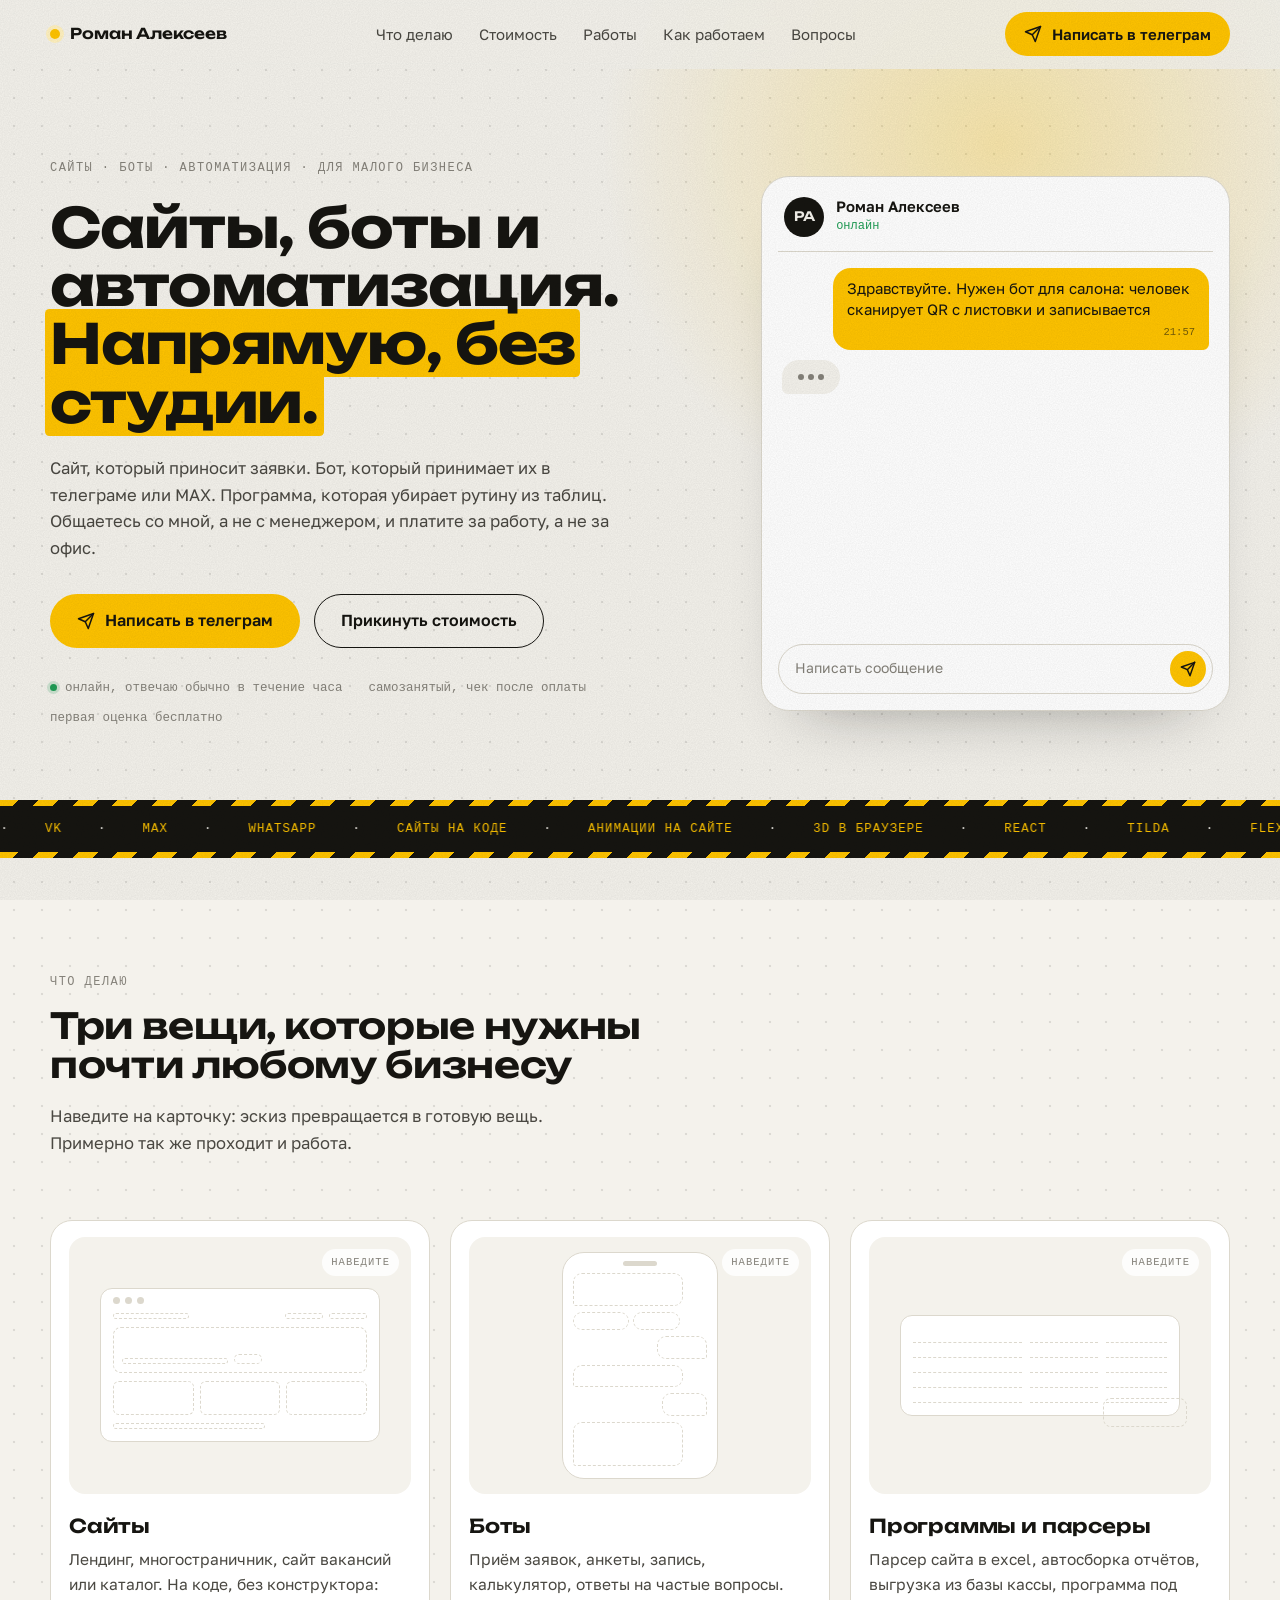
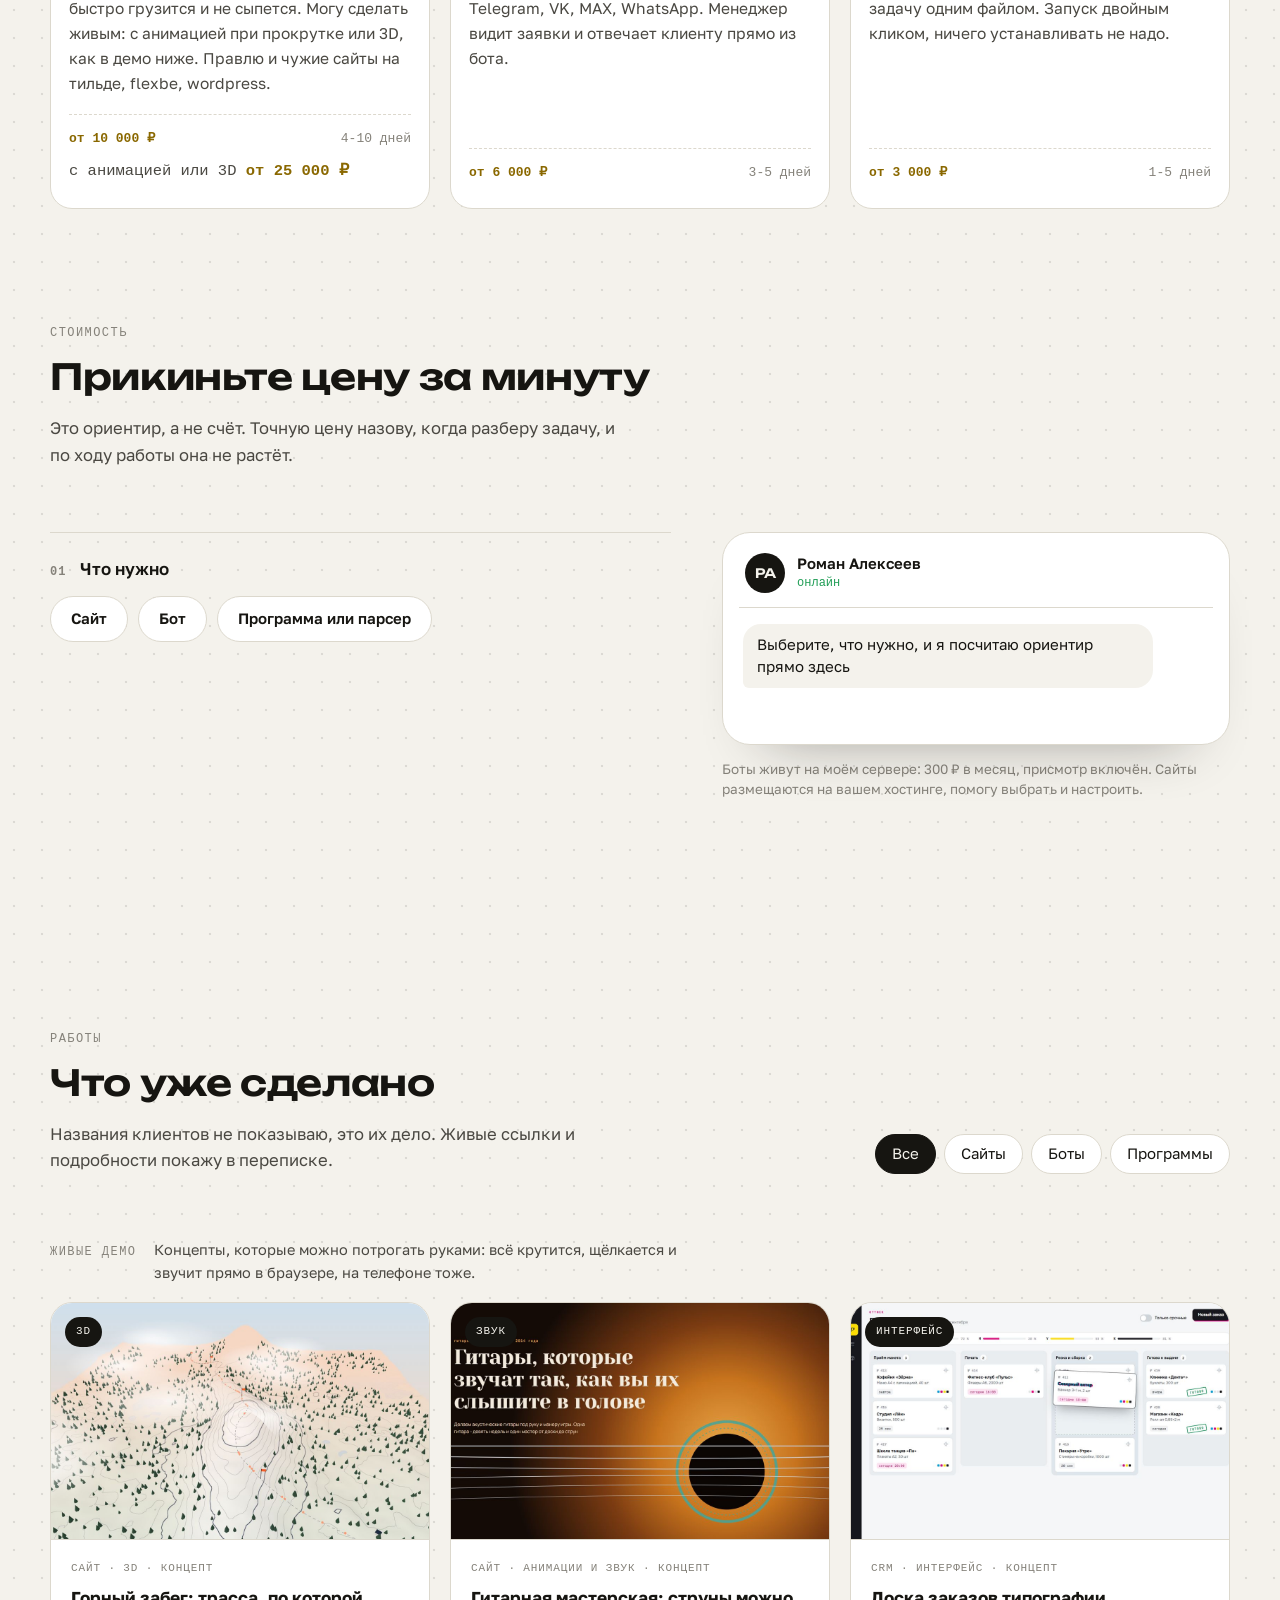
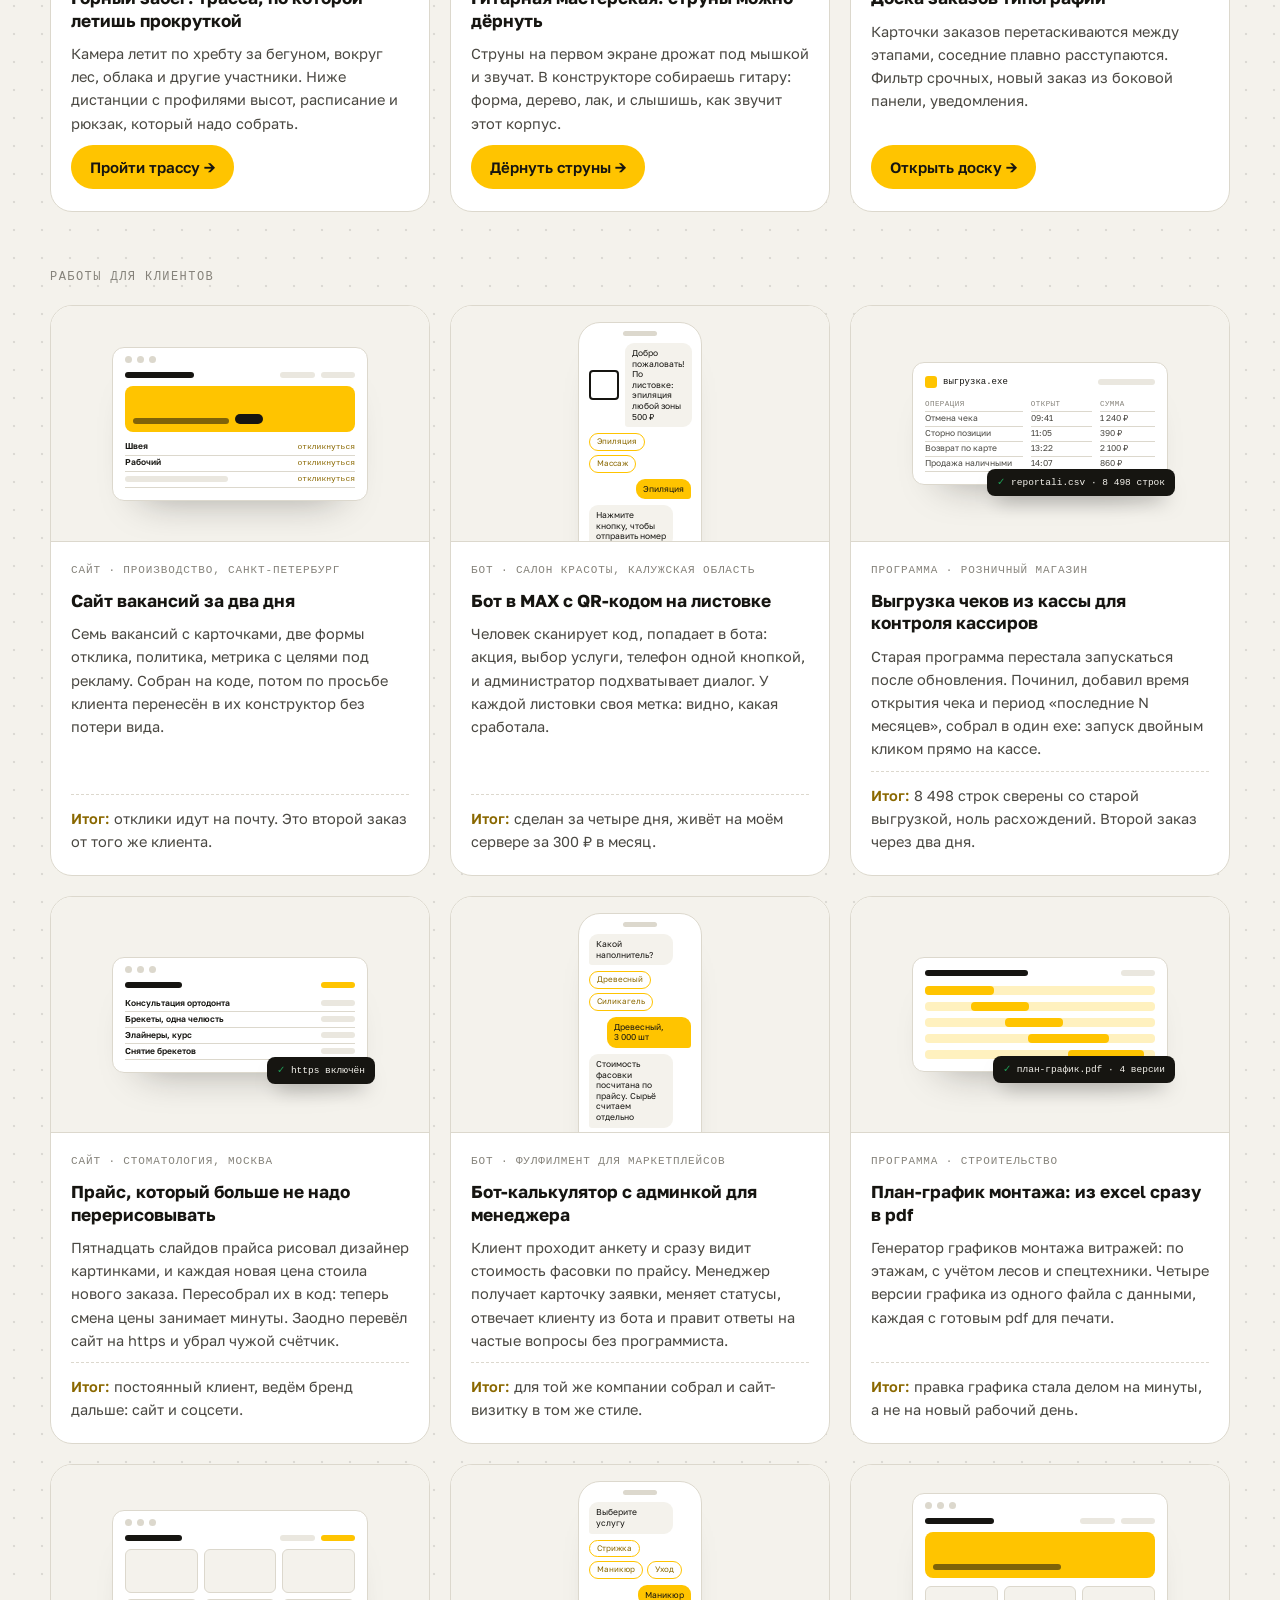
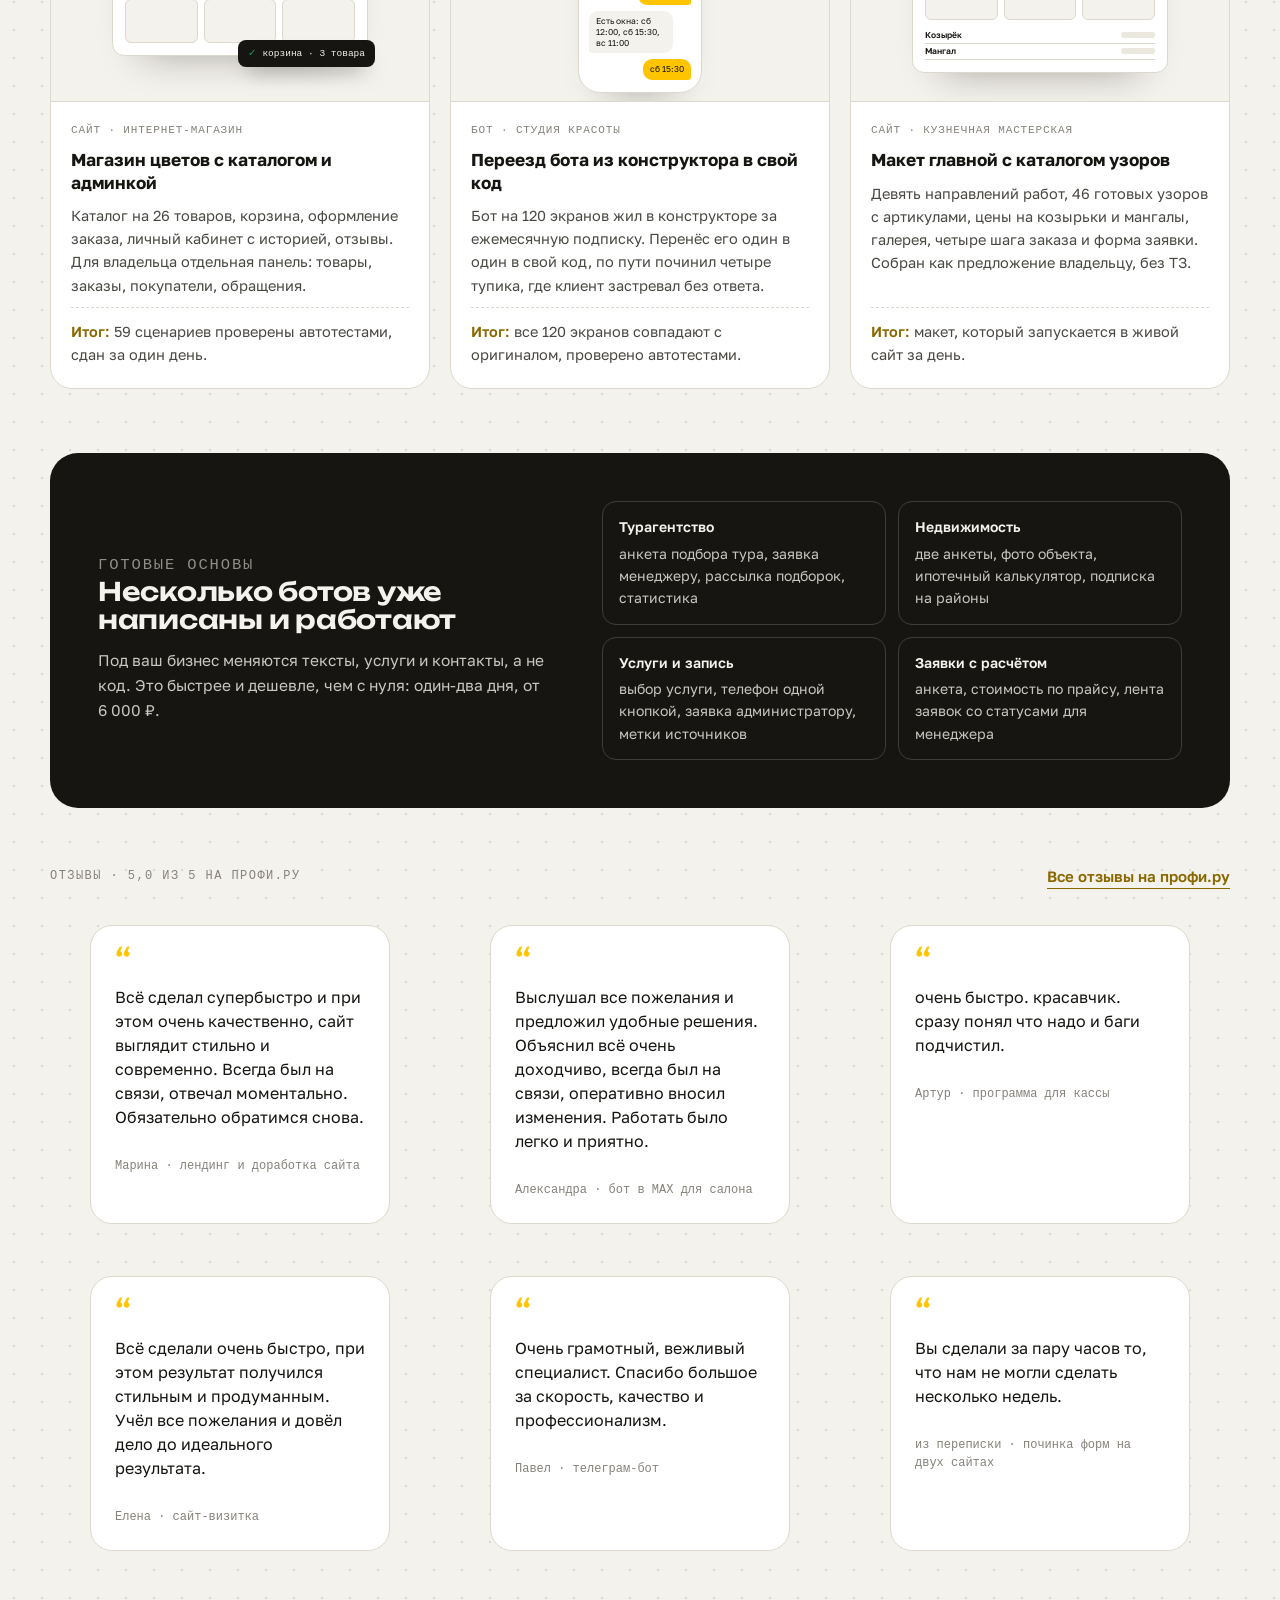
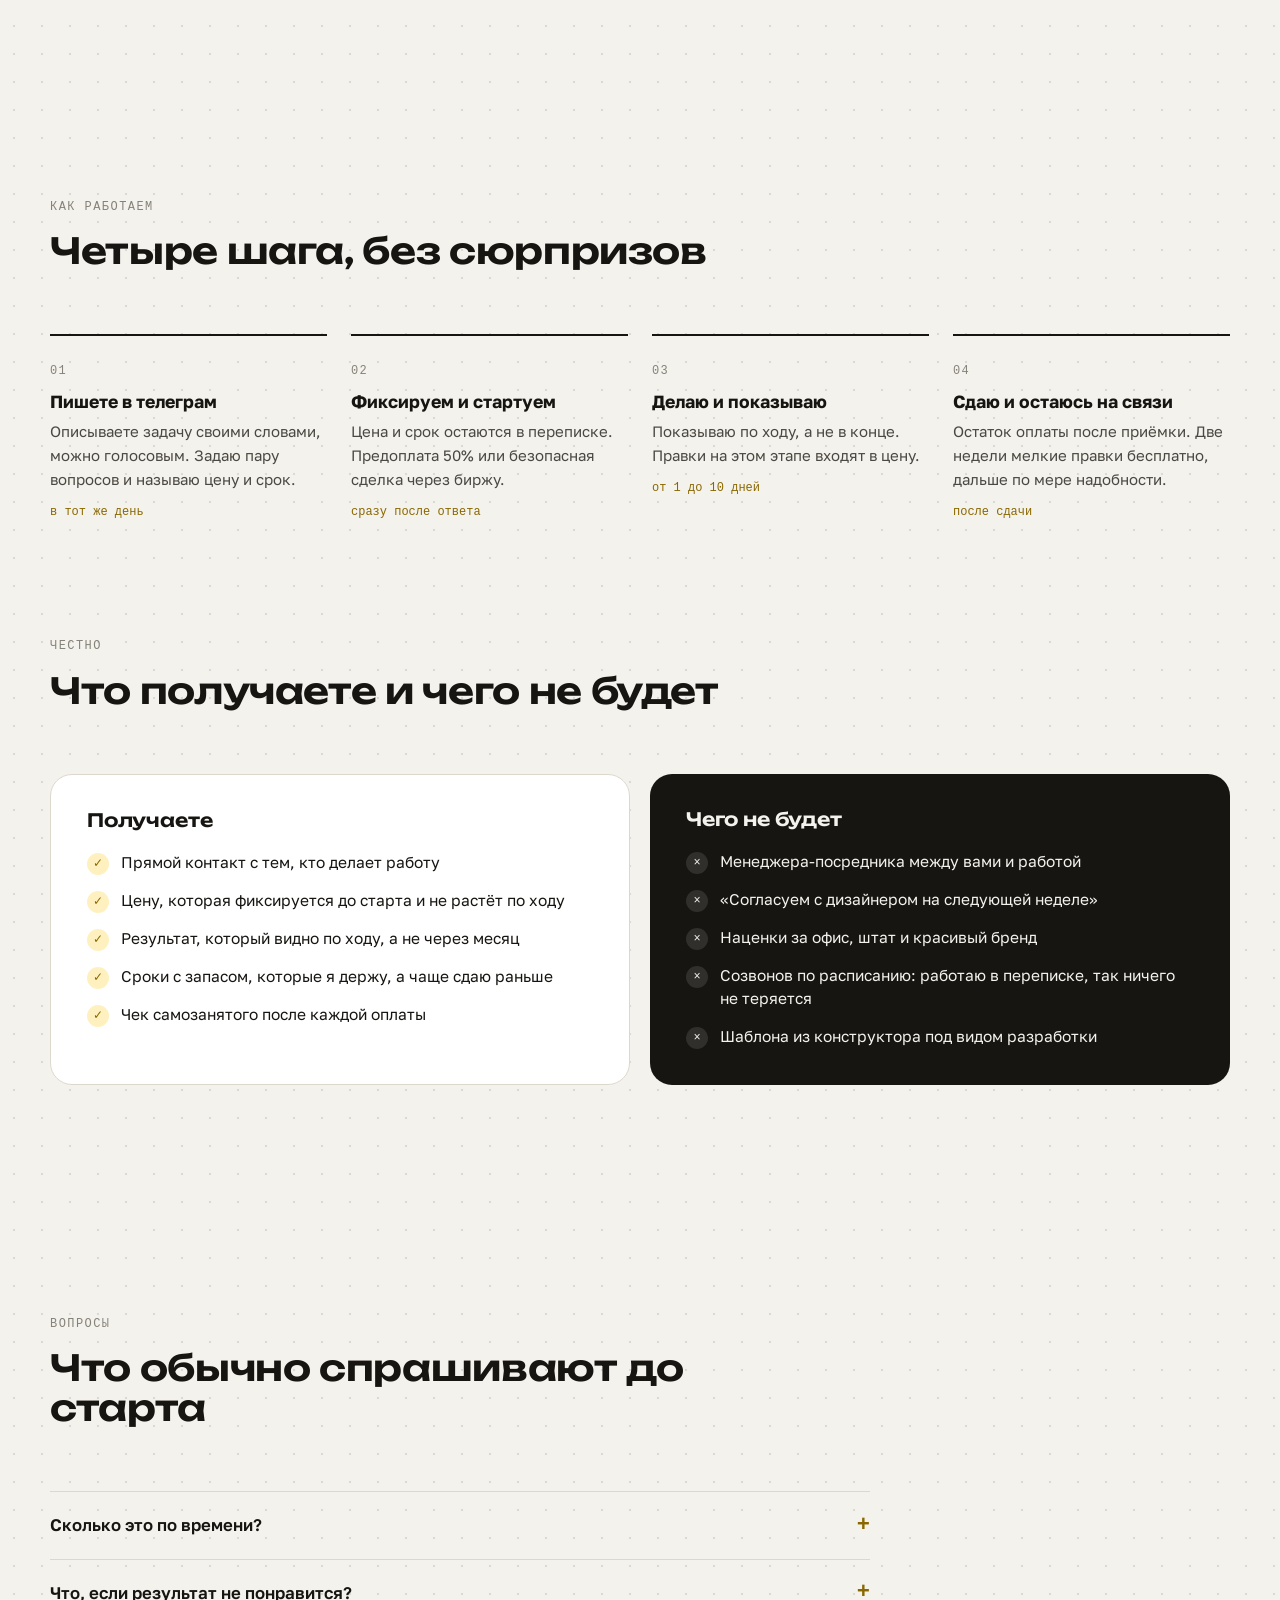
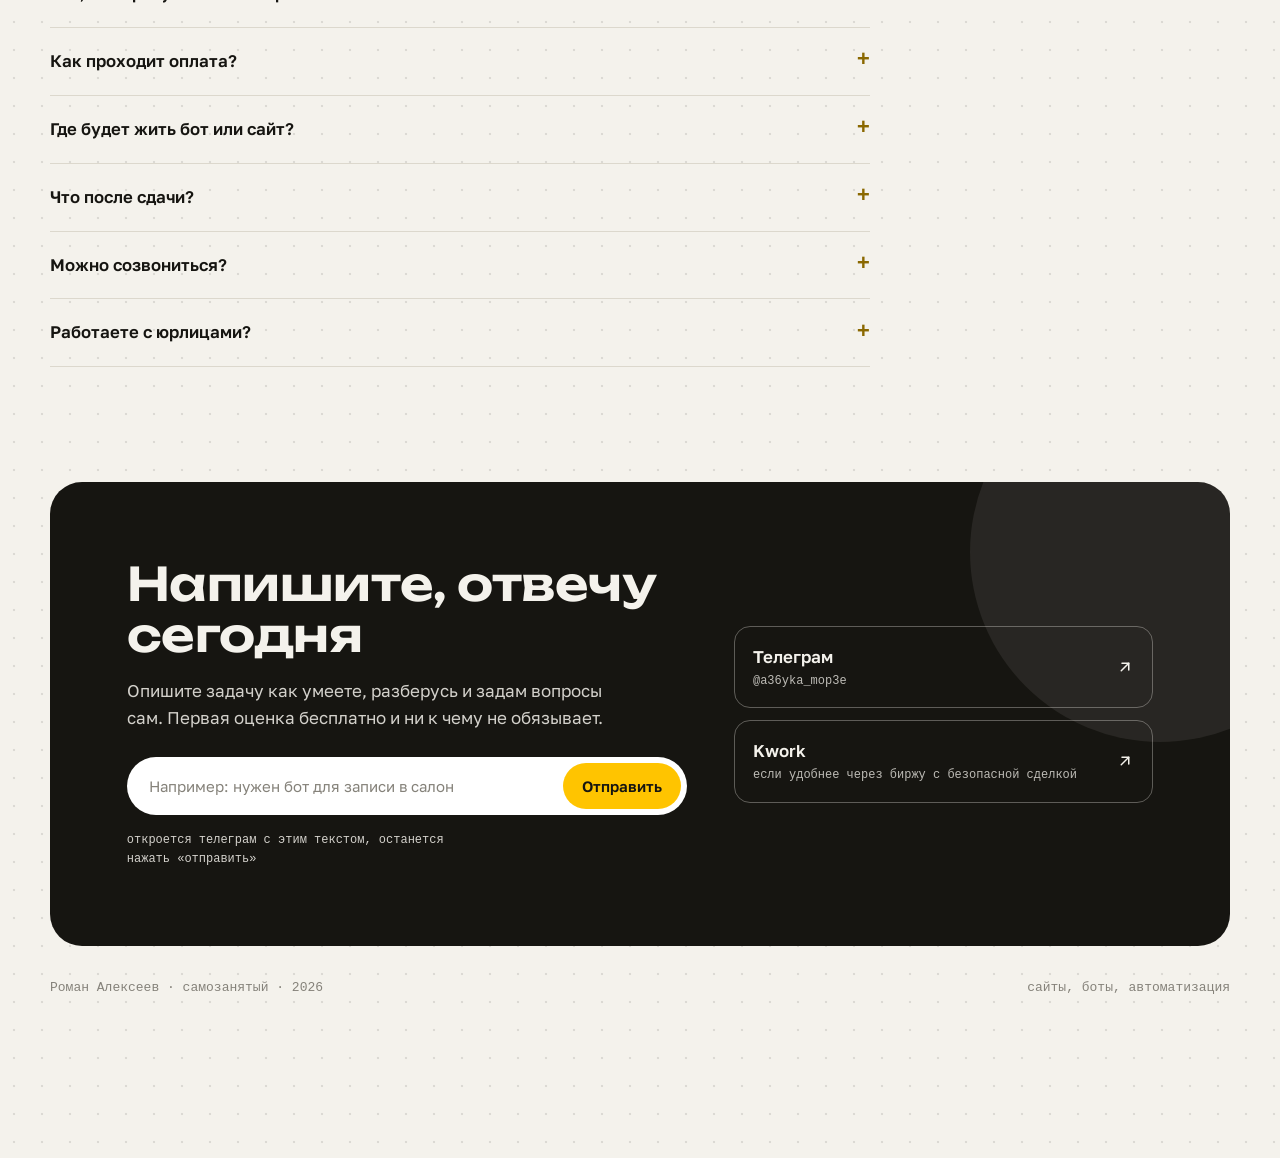
==== commit cd569101: "Три живых демо, сайты с анимацией и 3D" ====
--- a/index.html
+++ b/index.html
@@ -4,7 +4,7 @@
 <meta charset="utf-8">
 <meta name="viewport" content="width=device-width, initial-scale=1">
 <title>Роман Алексеев - сайты, боты и автоматизация для малого бизнеса</title>
-<meta name="description" content="Сайты, боты для телеграма, VK и MAX, парсеры и программы для малого бизнеса. Напрямую от исполнителя, без студии: от 3 000 ₽, от одного дня.">
+<meta name="description" content="Сайты, боты для телеграма, VK и MAX, парсеры и программы для малого бизнеса. Напрямую от исполнителя, без студии: от 3&nbsp;000&nbsp;₽, от одного дня.">
 <link rel="icon" href="data:image/svg+xml,%3Csvg xmlns='http://www.w3.org/2000/svg' viewBox='0 0 64 64'%3E%3Crect width='64' height='64' rx='16' fill='%23FFC400'/%3E%3Cpath d='M18 16h28a6 6 0 0 1 6 6v16a6 6 0 0 1-6 6H30l-10 8v-8h-2a6 6 0 0 1-6-6V22a6 6 0 0 1 6-6z' fill='%23161511'/%3E%3C/svg%3E">
 <style>
 /* ============================================================
@@ -332,20 +332,26 @@
 .case p { font-size: 14.5px; color: var(--ink-2); }
 .case-result { margin-top: auto; padding-top: 12px; border-top: 1px dashed var(--line); font-size: 14px; color: var(--ink-2); }
 .case-result b { color: var(--accent-text); font-weight: 600; }
-/* широкая карточка с живым демо: картинка слева, текст справа */
-.case--wide { grid-column: 1 / -1; flex-direction: row; }
-.case--wide .case-visual { flex: 1.5; aspect-ratio: auto; min-height: 340px; padding: 0; border-bottom: 0; border-right: 1px solid var(--line); position: relative; }
-.case-cover img { width: 100%; height: 100%; object-fit: cover; display: block; transition: transform .9s var(--ease); }
-.case--wide:hover .case-cover img { transform: scale(1.04); }
+/* живые демо: ряд из трёх над работами для клиентов */
+.demos-head { display: flex; flex-wrap: wrap; align-items: baseline; gap: 6px 18px; margin-bottom: 18px; }
+.demos-note { font-size: 14.5px; color: var(--ink-2); max-width: 560px; }
+.demos { display: grid; grid-template-columns: repeat(3, 1fr); gap: 20px; }
+@media (max-width: 1000px) { .demos { grid-template-columns: 1fr; max-width: 620px; } }
+.demo {
+  background: var(--white); border: 1px solid var(--line); border-radius: var(--radius); overflow: hidden;
+  display: flex; flex-direction: column; transition: transform .5s var(--ease), box-shadow .5s;
+}
+.demo:hover { box-shadow: 0 34px 50px -38px rgba(22, 21, 17, .45); }
+.demo-cover { position: relative; display: block; aspect-ratio: 16 / 10; overflow: hidden; border-bottom: 1px solid var(--line); }
+.demo-cover img { width: 100%; height: 100%; object-fit: cover; display: block; transition: transform .9s var(--ease); }
+.demo:hover .demo-cover img { transform: scale(1.05); }
 .case-live { position: absolute; left: 14px; top: 14px; font-family: var(--mono); font-size: 11px; letter-spacing: .08em; text-transform: uppercase; background: var(--ink); color: var(--paper); padding: 6px 11px; border-radius: 999px; }
-.case--wide .case-body { flex: 1; padding: 30px 28px; justify-content: center; }
-.case--wide h3 { font-size: 1.3rem; }
-.case-btn { align-self: flex-start; margin-top: 6px; }
-@media (max-width: 800px) {
-  .case--wide { flex-direction: column; }
-  .case--wide .case-visual { aspect-ratio: 16 / 10; min-height: 0; border-right: 0; border-bottom: 1px solid var(--line); }
-  .case--wide .case-body { padding: 20px 20px 22px; }
-}
+.demo h3 { font-family: var(--body); font-weight: 700; font-size: 1.08rem; line-height: 1.3; letter-spacing: 0; }
+.demo p { font-size: 14.5px; color: var(--ink-2); }
+.case-btn { align-self: flex-start; margin-top: auto; }
+.cases-label { margin: 56px 0 18px; }
+.svc-extra { margin-top: 8px; font-family: var(--mono); font-size: 13px; color: var(--stone); }
+.svc-extra b { color: var(--accent-text); font-weight: 600; }
 
 .ready { background: var(--ink); color: var(--paper); border-radius: 28px; padding: clamp(28px, 4vw, 48px); display: grid; grid-template-columns: 1fr 1.25fr; gap: 40px; align-items: center; margin-top: 64px; }
 @media (max-width: 860px) { .ready { grid-template-columns: 1fr; gap: 28px; } }
@@ -430,7 +436,7 @@
   .hero h1 .w { overflow: visible; }
   .bg-spot { display: none; }
   .msg { animation: none; }
-  .svc-state, .svc, .case, .btn, .chip { transition: none; }
+  .svc-state, .svc, .case, .demo, .btn, .chip { transition: none; }
 }
 
 </style>
@@ -497,8 +503,8 @@
   <!-- ============ бегущая строка ============ -->
   <div class="ticker" aria-hidden="true">
     <div class="ticker-track">
-      <span>telegram</span><span>vk</span><span>max</span><span>whatsapp</span><span>сайты на коде</span><span>tilda</span><span>flexbe</span><span>wordpress</span><span>python</span><span>excel и google таблицы</span><span>парсеры</span><span>pdf в excel</span><span>программы одним файлом</span><span>интеграции с crm</span><span>нейросети в ботах</span>
-      <span>telegram</span><span>vk</span><span>max</span><span>whatsapp</span><span>сайты на коде</span><span>tilda</span><span>flexbe</span><span>wordpress</span><span>python</span><span>excel и google таблицы</span><span>парсеры</span><span>pdf в excel</span><span>программы одним файлом</span><span>интеграции с crm</span><span>нейросети в ботах</span>
+      <span>telegram</span><span>vk</span><span>max</span><span>whatsapp</span><span>сайты на коде</span><span>анимации на сайте</span><span>3d в браузере</span><span>react</span><span>tilda</span><span>flexbe</span><span>wordpress</span><span>python</span><span>excel и google таблицы</span><span>парсеры</span><span>pdf в excel</span><span>программы одним файлом</span><span>интеграции с crm</span><span>нейросети в ботах</span>
+      <span>telegram</span><span>vk</span><span>max</span><span>whatsapp</span><span>сайты на коде</span><span>анимации на сайте</span><span>3d в браузере</span><span>react</span><span>tilda</span><span>flexbe</span><span>wordpress</span><span>python</span><span>excel и google таблицы</span><span>парсеры</span><span>pdf в excel</span><span>программы одним файлом</span><span>интеграции с crm</span><span>нейросети в ботах</span>
     </div>
   </div>
 
@@ -535,8 +541,9 @@
             </div>
           </div>
           <h3>Сайты</h3>
-          <p>Лендинг, многостраничник, сайт вакансий или каталог. На коде, без конструктора: быстро грузится и не сыпется. Правлю и чужие сайты на тильде, flexbe, wordpress.</p>
-          <div class="svc-meta"><b>от 10 000 ₽</b><span>4-10 дней</span></div>
+          <p>Лендинг, многостраничник, сайт вакансий или каталог. На коде, без конструктора: быстро грузится и не сыпется. Могу сделать живым: с анимацией при прокрутке или 3D, как в демо ниже. Правлю и чужие сайты на тильде, flexbe, wordpress.</p>
+          <div class="svc-meta"><b>от 10&nbsp;000&nbsp;₽</b><span>4-10 дней</span></div>
+          <p class="svc-extra">с анимацией или 3D <b>от 25&nbsp;000&nbsp;₽</b></p>
         </article>
 
         <article class="svc">
@@ -569,7 +576,7 @@
           </div>
           <h3>Боты</h3>
           <p>Приём заявок, анкеты, запись, калькулятор, ответы на частые вопросы. Telegram, VK, MAX, WhatsApp. Менеджер видит заявки и отвечает клиенту прямо из бота.</p>
-          <div class="svc-meta"><b>от 6 000 ₽</b><span>3-5 дней</span></div>
+          <div class="svc-meta"><b>от 6&nbsp;000&nbsp;₽</b><span>3-5 дней</span></div>
         </article>
 
         <article class="svc">
@@ -579,10 +586,10 @@
               <div class="mock mock--window mock--wire">
                 <div class="m-table">
                   <span class="th">товар</span><span class="th">цена</span><span class="th">наличие</span>
-                  <span>Кресло Nova</span><span>12 900 ₽</span><span class="ok">есть</span>
-                  <span>Стол Loft 120</span><span>18 400 ₽</span><span class="ok">есть</span>
-                  <span>Стул Ray</span><span>4 990 ₽</span><span>под заказ</span>
-                  <span>Диван Milo</span><span>54 000 ₽</span><span class="ok">есть</span>
+                  <span>Кресло Nova</span><span>12&nbsp;900&nbsp;₽</span><span class="ok">есть</span>
+                  <span>Стол Loft 120</span><span>18&nbsp;400&nbsp;₽</span><span class="ok">есть</span>
+                  <span>Стул Ray</span><span>4&nbsp;990&nbsp;₽</span><span>под заказ</span>
+                  <span>Диван Milo</span><span>54&nbsp;000&nbsp;₽</span><span class="ok">есть</span>
                 </div>
                 <div class="m-file">товары.xlsx</div>
               </div>
@@ -591,10 +598,10 @@
               <div class="mock mock--window">
                 <div class="m-table">
                   <span class="th">товар</span><span class="th">цена</span><span class="th">наличие</span>
-                  <span>Кресло Nova</span><span>12 900 ₽</span><span class="ok">есть</span>
-                  <span>Стол Loft 120</span><span>18 400 ₽</span><span class="ok">есть</span>
-                  <span>Стул Ray</span><span>4 990 ₽</span><span>под заказ</span>
-                  <span>Диван Milo</span><span>54 000 ₽</span><span class="ok">есть</span>
+                  <span>Кресло Nova</span><span>12&nbsp;900&nbsp;₽</span><span class="ok">есть</span>
+                  <span>Стол Loft 120</span><span>18&nbsp;400&nbsp;₽</span><span class="ok">есть</span>
+                  <span>Стул Ray</span><span>4&nbsp;990&nbsp;₽</span><span>под заказ</span>
+                  <span>Диван Milo</span><span>54&nbsp;000&nbsp;₽</span><span class="ok">есть</span>
                 </div>
                 <div class="m-file">товары.xlsx</div>
               </div>
@@ -602,7 +609,7 @@
           </div>
           <h3>Программы и парсеры</h3>
           <p>Парсер сайта в excel, автосборка отчётов, выгрузка из базы кассы, программа под задачу одним файлом. Запуск двойным кликом, ничего устанавливать не надо.</p>
-          <div class="svc-meta"><b>от 3 000 ₽</b><span>1-5 дней</span></div>
+          <div class="svc-meta"><b>от 3&nbsp;000&nbsp;₽</b><span>1-5 дней</span></div>
         </article>
       </div>
     </div>
@@ -658,7 +665,7 @@
             </div>
             <a class="btn btn--primary calc-cta" id="calcCta" href="https://t.me/a36yka_mop3e" target="_blank" rel="noopener" hidden>Обсудить в телеграме</a>
           </div>
-          <p class="calc-note">Боты живут на моём сервере: 300 ₽ в месяц, присмотр включён. Сайты размещаются на вашем хостинге, помогу выбрать и настроить.</p>
+          <p class="calc-note">Боты живут на моём сервере: 300&nbsp;₽ в месяц, присмотр включён. Сайты размещаются на вашем хостинге, помогу выбрать и настроить.</p>
         </div>
       </div>
     </div>
@@ -681,21 +688,51 @@
         </div>
       </div>
 
-      <div class="cases stagger">
-
-        <article class="case case--wide" data-kind="site">
-          <a class="case-visual case-cover" href="hrebet/index.html" aria-label="Открыть демо горного забега">
-            <img src="hrebet/cover.jpg" alt="Трёхмерный рельеф горы из линий, как на топографической карте, по склону идёт оранжевая трасса" loading="lazy" width="1120" height="668">
-            <span class="case-live">живое демо</span>
+      <div class="demos-head reveal">
+        <p class="eyebrow">Живые демо</p>
+        <p class="demos-note">Концепты, которые можно потрогать руками: всё крутится, щёлкается и звучит прямо в браузере, на телефоне тоже.</p>
+      </div>
+      <div class="demos stagger">
+        <article class="demo">
+          <a class="demo-cover" href="hrebet/index.html" aria-label="Открыть демо горного забега">
+            <img src="hrebet/cover.jpg" alt="Трёхмерная гора из линий, как на топографической карте, с лесом и оранжевой трассой" loading="lazy" width="1120" height="668">
+            <span class="case-live">3d</span>
           </a>
           <div class="case-body">
-            <span class="case-tag">сайт · 3d и анимации · концепт</span>
-            <h3>Горный забег: по трассе летишь колёсиком мыши</h3>
-            <p>Рельеф нарисован линиями, как на топографической карте. Прокручиваете страницу, и камера летит по гребню за бегуном, а внизу меняются километры и высота. Открывается в обычном браузере, на телефоне тоже.</p>
-            <p class="case-result"><b>Итог:</b> концепт для портфолио, трассу можно пройти самому.</p>
+            <span class="case-tag">сайт · 3d · концепт</span>
+            <h3>Горный забег: трасса, по которой летишь прокруткой</h3>
+            <p>Камера летит по хребту за бегуном, вокруг лес, облака и другие участники. Ниже дистанции с профилями высот, расписание и рюкзак, который надо собрать.</p>
             <a class="btn btn--primary btn--sm case-btn" href="hrebet/index.html">Пройти трассу →</a>
           </div>
         </article>
+        <article class="demo">
+          <a class="demo-cover" href="gitara/index.html" aria-label="Открыть демо гитарной мастерской">
+            <img src="gitara/cover.jpg" alt="Тёмный сайт гитарной мастерской: большая розетка гитары и натянутые струны" loading="lazy" width="1120" height="668">
+            <span class="case-live">звук</span>
+          </a>
+          <div class="case-body">
+            <span class="case-tag">сайт · анимации и звук · концепт</span>
+            <h3>Гитарная мастерская: струны можно дёрнуть</h3>
+            <p>Струны на первом экране дрожат под мышкой и звучат. В конструкторе собираешь гитару: форма, дерево, лак, и слышишь, как звучит этот корпус.</p>
+            <a class="btn btn--primary btn--sm case-btn" href="gitara/index.html">Дёрнуть струны →</a>
+          </div>
+        </article>
+        <article class="demo">
+          <a class="demo-cover" href="tipografiya/index.html" aria-label="Открыть демо доски заказов">
+            <img src="tipografiya/cover.jpg" alt="Доска заказов типографии: колонки этапов и карточки заказов" loading="lazy" width="1120" height="668">
+            <span class="case-live">интерфейс</span>
+          </a>
+          <div class="case-body">
+            <span class="case-tag">crm · интерфейс · концепт</span>
+            <h3>Доска заказов типографии</h3>
+            <p>Карточки заказов перетаскиваются между этапами, соседние плавно расступаются. Фильтр срочных, новый заказ из боковой панели, уведомления.</p>
+            <a class="btn btn--primary btn--sm case-btn" href="tipografiya/index.html">Открыть доску →</a>
+          </div>
+        </article>
+      </div>
+
+      <p class="eyebrow cases-label reveal">Работы для клиентов</p>
+      <div class="cases stagger">
 
         <article class="case" data-kind="site">
           <div class="case-visual">
@@ -721,7 +758,7 @@
           <div class="case-visual">
             <div class="mock mock--phone">
               <div class="m-stack">
-                <div class="m-row"><span class="m-qr"></span><span class="m-bubble m-bubble--in">Добро пожаловать! По листовке: эпиляция любой зоны 500 ₽</span></div>
+                <div class="m-row"><span class="m-qr"></span><span class="m-bubble m-bubble--in">Добро пожаловать! По листовке: эпиляция любой зоны 500&nbsp;₽</span></div>
                 <div class="m-chips"><span class="m-chip">Эпиляция</span><span class="m-chip">Массаж</span></div>
                 <span class="m-bubble m-bubble--out">Эпиляция</span>
                 <span class="m-bubble m-bubble--in">Нажмите кнопку, чтобы отправить номер</span>
@@ -733,7 +770,7 @@
             <span class="case-tag">бот · салон красоты, калужская область</span>
             <h3>Бот в MAX с QR-кодом на листовке</h3>
             <p>Человек сканирует код, попадает в бота: акция, выбор услуги, телефон одной кнопкой, и администратор подхватывает диалог. У каждой листовки своя метка: видно, какая сработала.</p>
-            <p class="case-result"><b>Итог:</b> сделан за четыре дня, живёт на моём сервере за 300 ₽ в месяц.</p>
+            <p class="case-result"><b>Итог:</b> сделан за четыре дня, живёт на моём сервере за 300&nbsp;₽ в месяц.</p>
           </div>
         </article>
 
@@ -743,19 +780,19 @@
               <div class="m-row"><span class="m-exe">выгрузка.exe</span><span class="m-line w25 ml-auto"></span></div>
               <div class="m-table mt8">
                 <span class="th">операция</span><span class="th">открыт</span><span class="th">сумма</span>
-                <span>Отмена чека</span><span>09:41</span><span>1 240 ₽</span>
-                <span>Сторно позиции</span><span>11:05</span><span>390 ₽</span>
-                <span>Возврат по карте</span><span>13:22</span><span>2 100 ₽</span>
-                <span>Продажа наличными</span><span>14:07</span><span>860 ₽</span>
+                <span>Отмена чека</span><span>09:41</span><span>1&nbsp;240&nbsp;₽</span>
+                <span>Сторно позиции</span><span>11:05</span><span>390&nbsp;₽</span>
+                <span>Возврат по карте</span><span>13:22</span><span>2&nbsp;100&nbsp;₽</span>
+                <span>Продажа наличными</span><span>14:07</span><span>860&nbsp;₽</span>
               </div>
-              <div class="m-file">reportali.csv · 8 498 строк</div>
+              <div class="m-file">reportali.csv · 8&nbsp;498 строк</div>
             </div>
           </div>
           <div class="case-body">
             <span class="case-tag">программа · розничный магазин</span>
             <h3>Выгрузка чеков из кассы для контроля кассиров</h3>
             <p>Старая программа перестала запускаться после обновления. Починил, добавил время открытия чека и период «последние N месяцев», собрал в один exe: запуск двойным кликом прямо на кассе.</p>
-            <p class="case-result"><b>Итог:</b> 8 498 строк сверены со старой выгрузкой, ноль расхождений. Второй заказ через два дня.</p>
+            <p class="case-result"><b>Итог:</b> 8&nbsp;498 строк сверены со старой выгрузкой, ноль расхождений. Второй заказ через два дня.</p>
           </div>
         </article>
 
@@ -786,7 +823,7 @@
               <div class="m-stack">
                 <span class="m-bubble m-bubble--in">Какой наполнитель?</span>
                 <div class="m-chips"><span class="m-chip">Древесный</span><span class="m-chip">Силикагель</span></div>
-                <span class="m-bubble m-bubble--out">Древесный, 3 000 шт</span>
+                <span class="m-bubble m-bubble--out">Древесный, 3&nbsp;000 шт</span>
                 <span class="m-bubble m-bubble--in">Стоимость фасовки посчитана по прайсу. Сырьё считаем отдельно</span>
                 <span class="m-bubble m-bubble--in">Заявка №112 у менеджера, статус: в работе</span>
               </div>
@@ -885,7 +922,7 @@
         <div>
           <p class="eyebrow">Готовые основы</p>
           <h3>Несколько ботов уже написаны и работают</h3>
-          <p>Под ваш бизнес меняются тексты, услуги и контакты, а не код. Это быстрее и дешевле, чем с нуля: один-два дня, от 6 000 ₽.</p>
+          <p>Под ваш бизнес меняются тексты, услуги и контакты, а не код. Это быстрее и дешевле, чем с нуля: один-два дня, от 6&nbsp;000&nbsp;₽.</p>
         </div>
         <div class="ready-list">
           <div class="ready-item"><b>Турагентство</b>анкета подбора тура, заявка менеджеру, рассылка подборок, статистика</div>
@@ -1020,7 +1057,7 @@
         </details>
         <details>
           <summary>Где будет жить бот или сайт?</summary>
-          <p class="a">Бот на моём сервере за 300 ₽ в месяц, присмотр включён. Или на вашем, если есть. Сайт на вашем хостинге и домене: помогу купить и настроить, это около 2 000 ₽ в год.</p>
+          <p class="a">Бот на моём сервере за 300&nbsp;₽ в месяц, присмотр включён. Или на вашем, если есть. Сайт на вашем хостинге и домене: помогу купить и настроить, это около 2&nbsp;000&nbsp;₽ в год.</p>
         </details>
         <details>
           <summary>Что после сдачи?</summary>
@@ -1315,6 +1352,7 @@
         { id: 'landing', name: 'Лендинг, одна страница', min: 10000, max: 15000, days: [4, 6] },
         { id: 'multi', name: 'Сайт из нескольких страниц', min: 15000, max: 20000, days: [7, 10] },
         { id: 'shop', name: 'Интернет-магазин', min: 25000, max: 40000, days: [10, 14] },
+        { id: 'motion', name: 'Сайт с анимацией или 3D', min: 25000, max: 40000, days: [8, 14] },
         { id: 'fix', name: 'Правки на существующем сайте', min: 2000, max: 5000, days: [1, 2] }
       ],
       addons: [
@@ -1473,7 +1511,7 @@
     window.addEventListener('blur', releaseAll);
     doc.addEventListener('visibilitychange', function () { if (doc.hidden) releaseAll(); });
     doc.addEventListener('keydown', function (e) { if (e.key === 'Escape') releaseAll(); });
-    $$('.case, .svc, .quote, .chat, .honest-col, .ready').forEach(function (card) {
+    $$('.case, .demo, .svc, .quote, .chat, .honest-col, .ready').forEach(function (card) {
       var wide = card.classList.contains('ready') || card.classList.contains('honest-col') || card.classList.contains('chat');
       var max = wide ? 3 : 6;
       var feel = wide ? HEAVY : LIGHT;
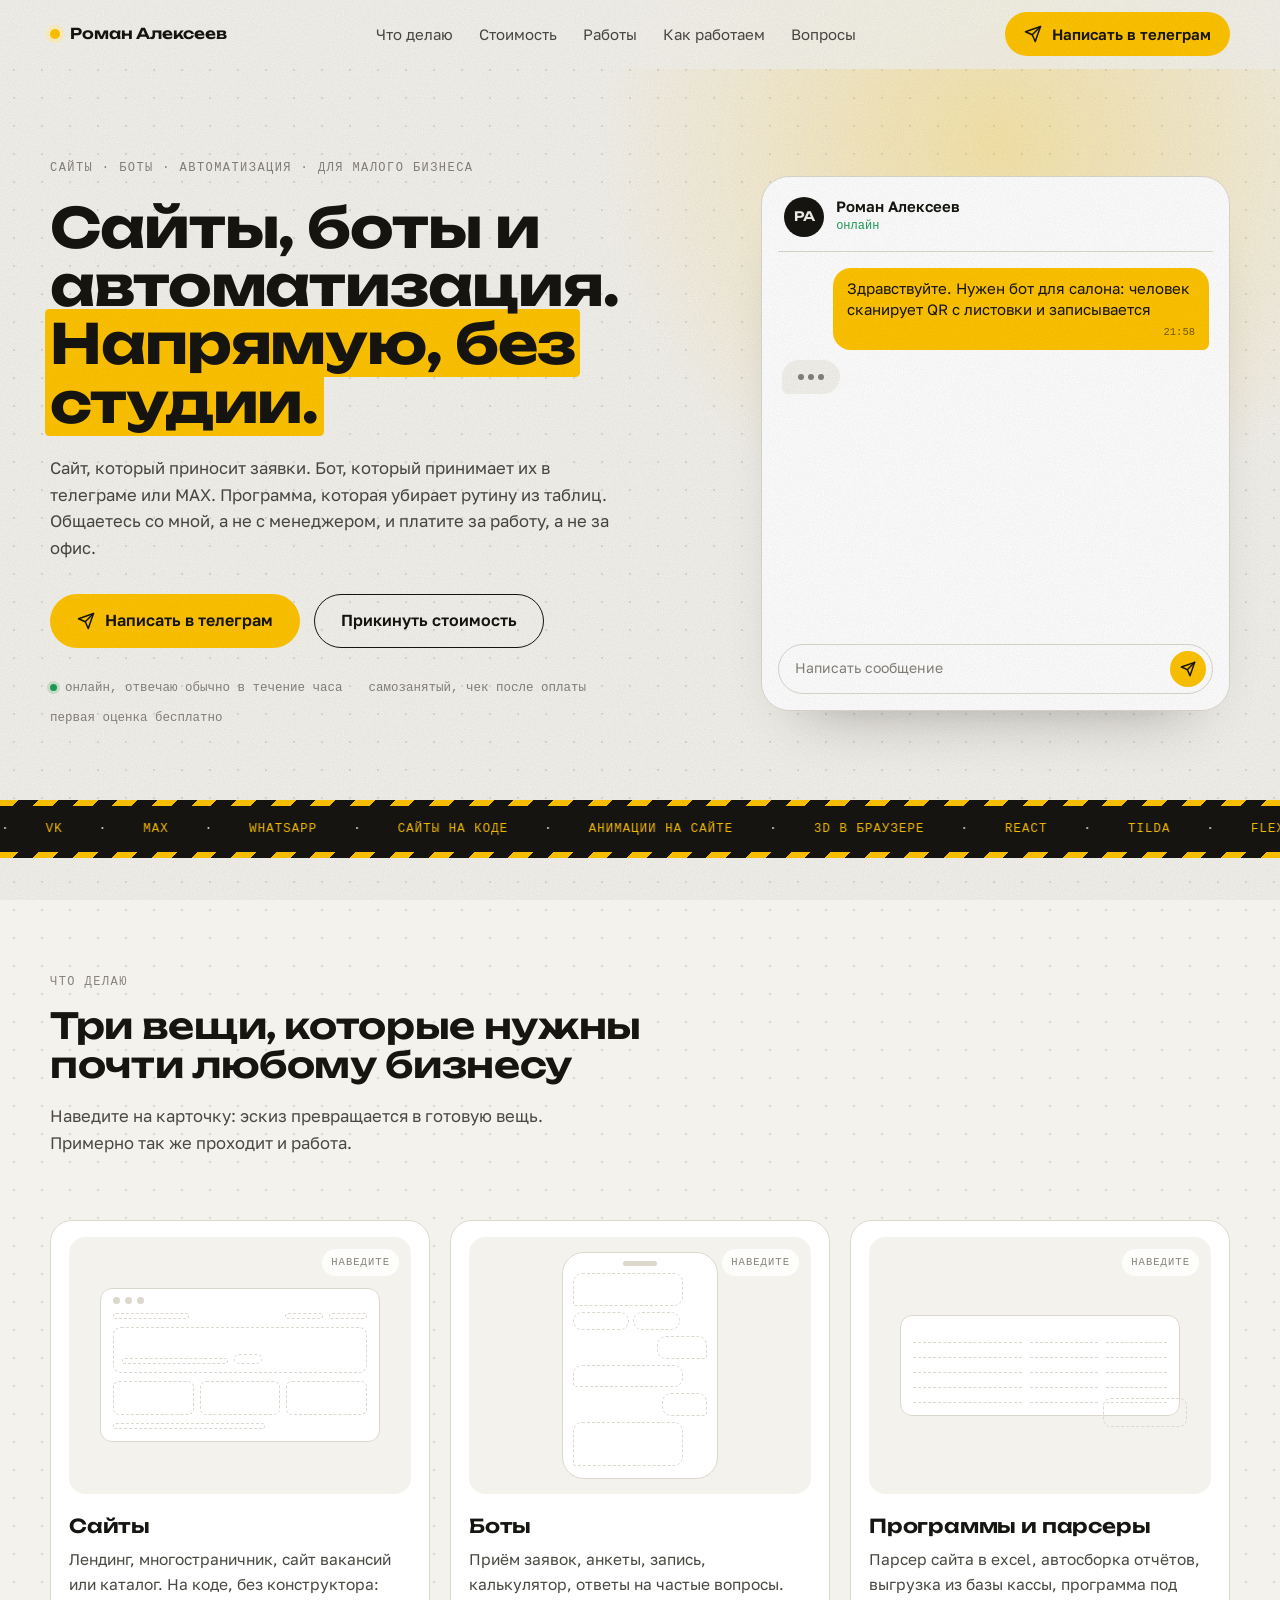
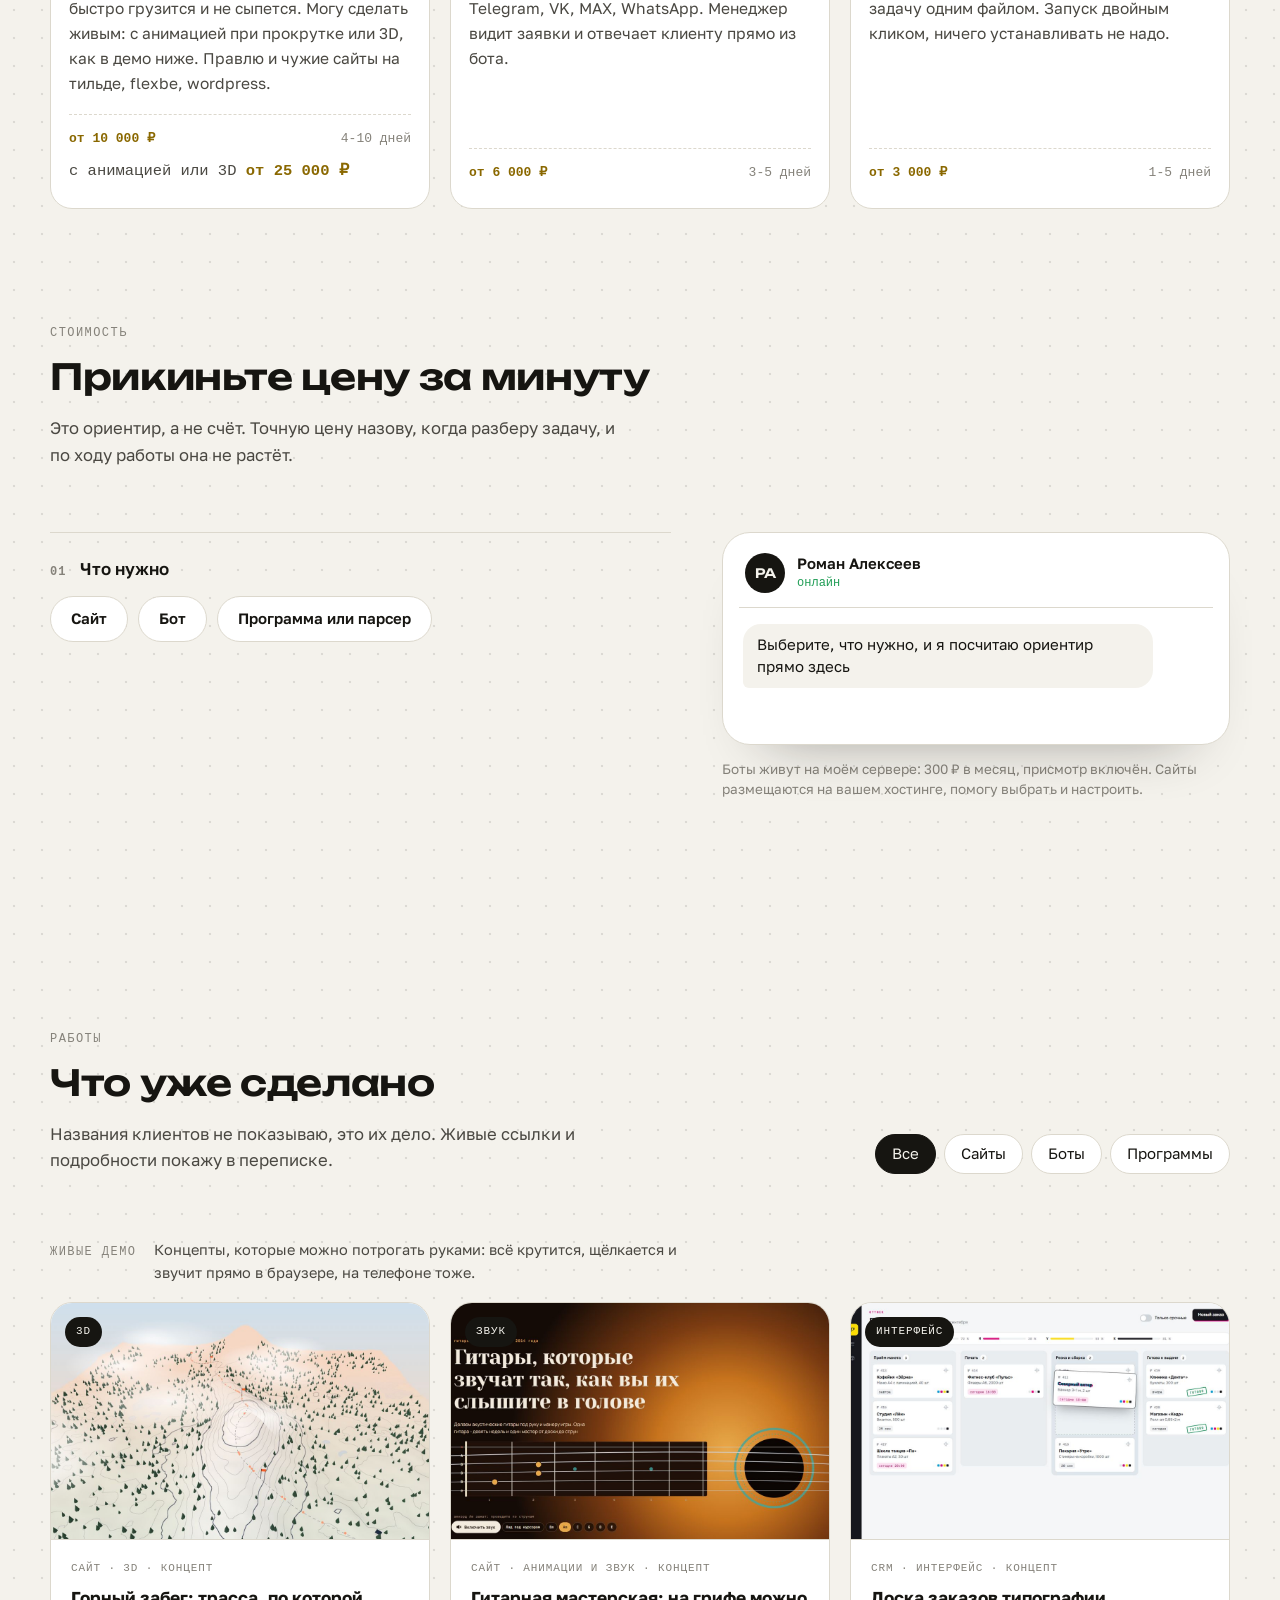
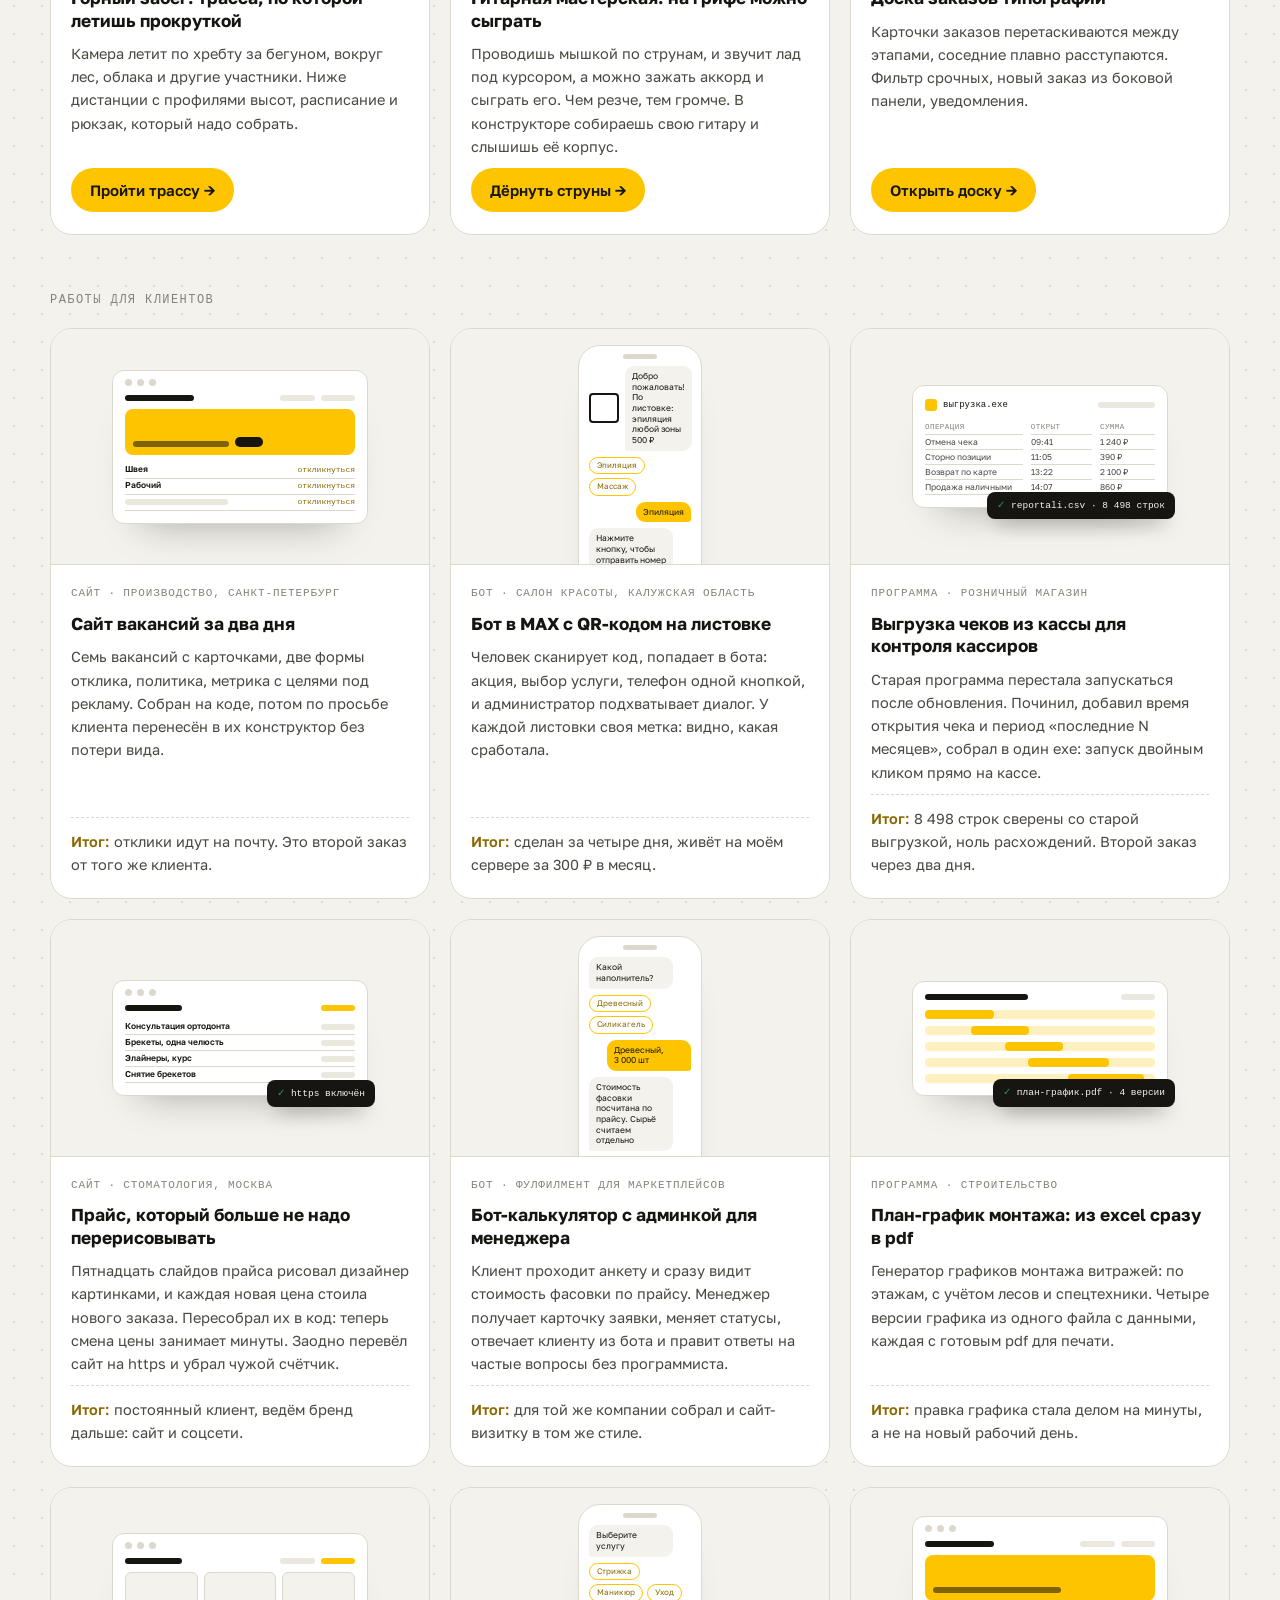
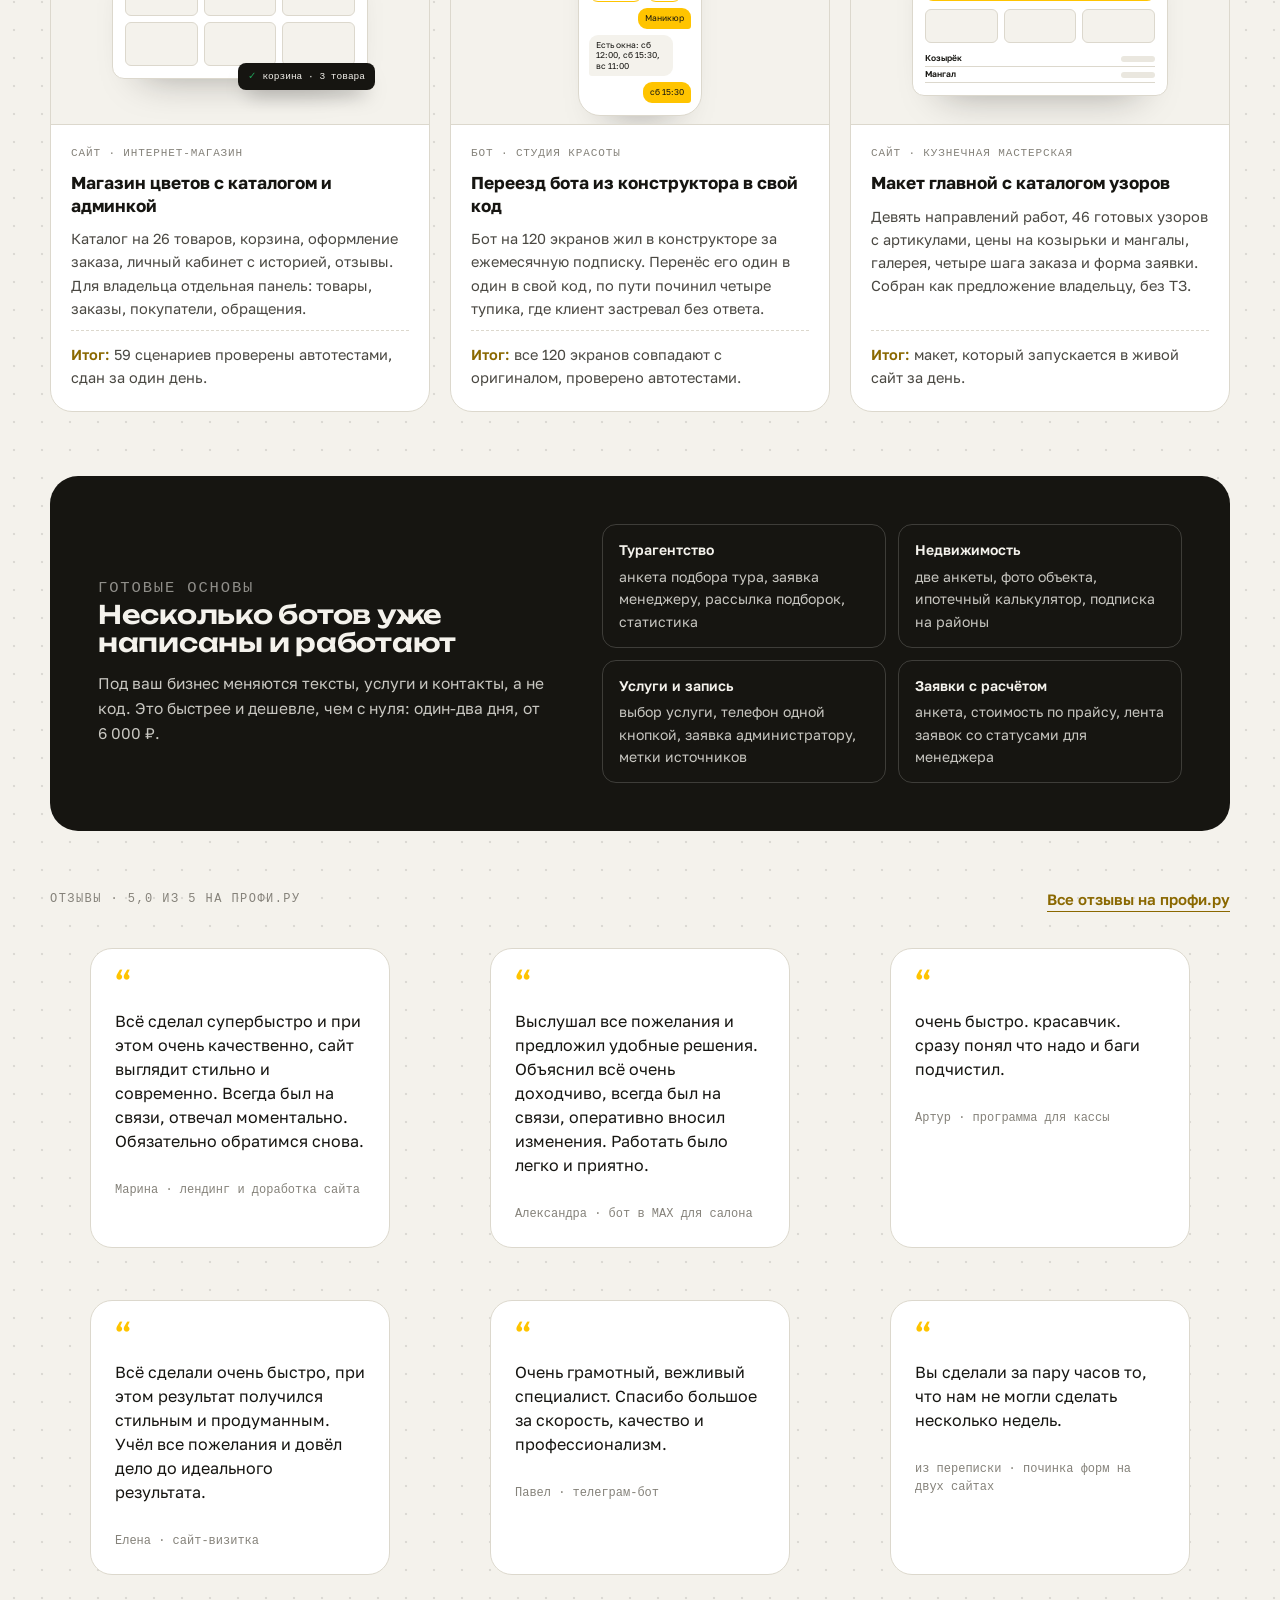
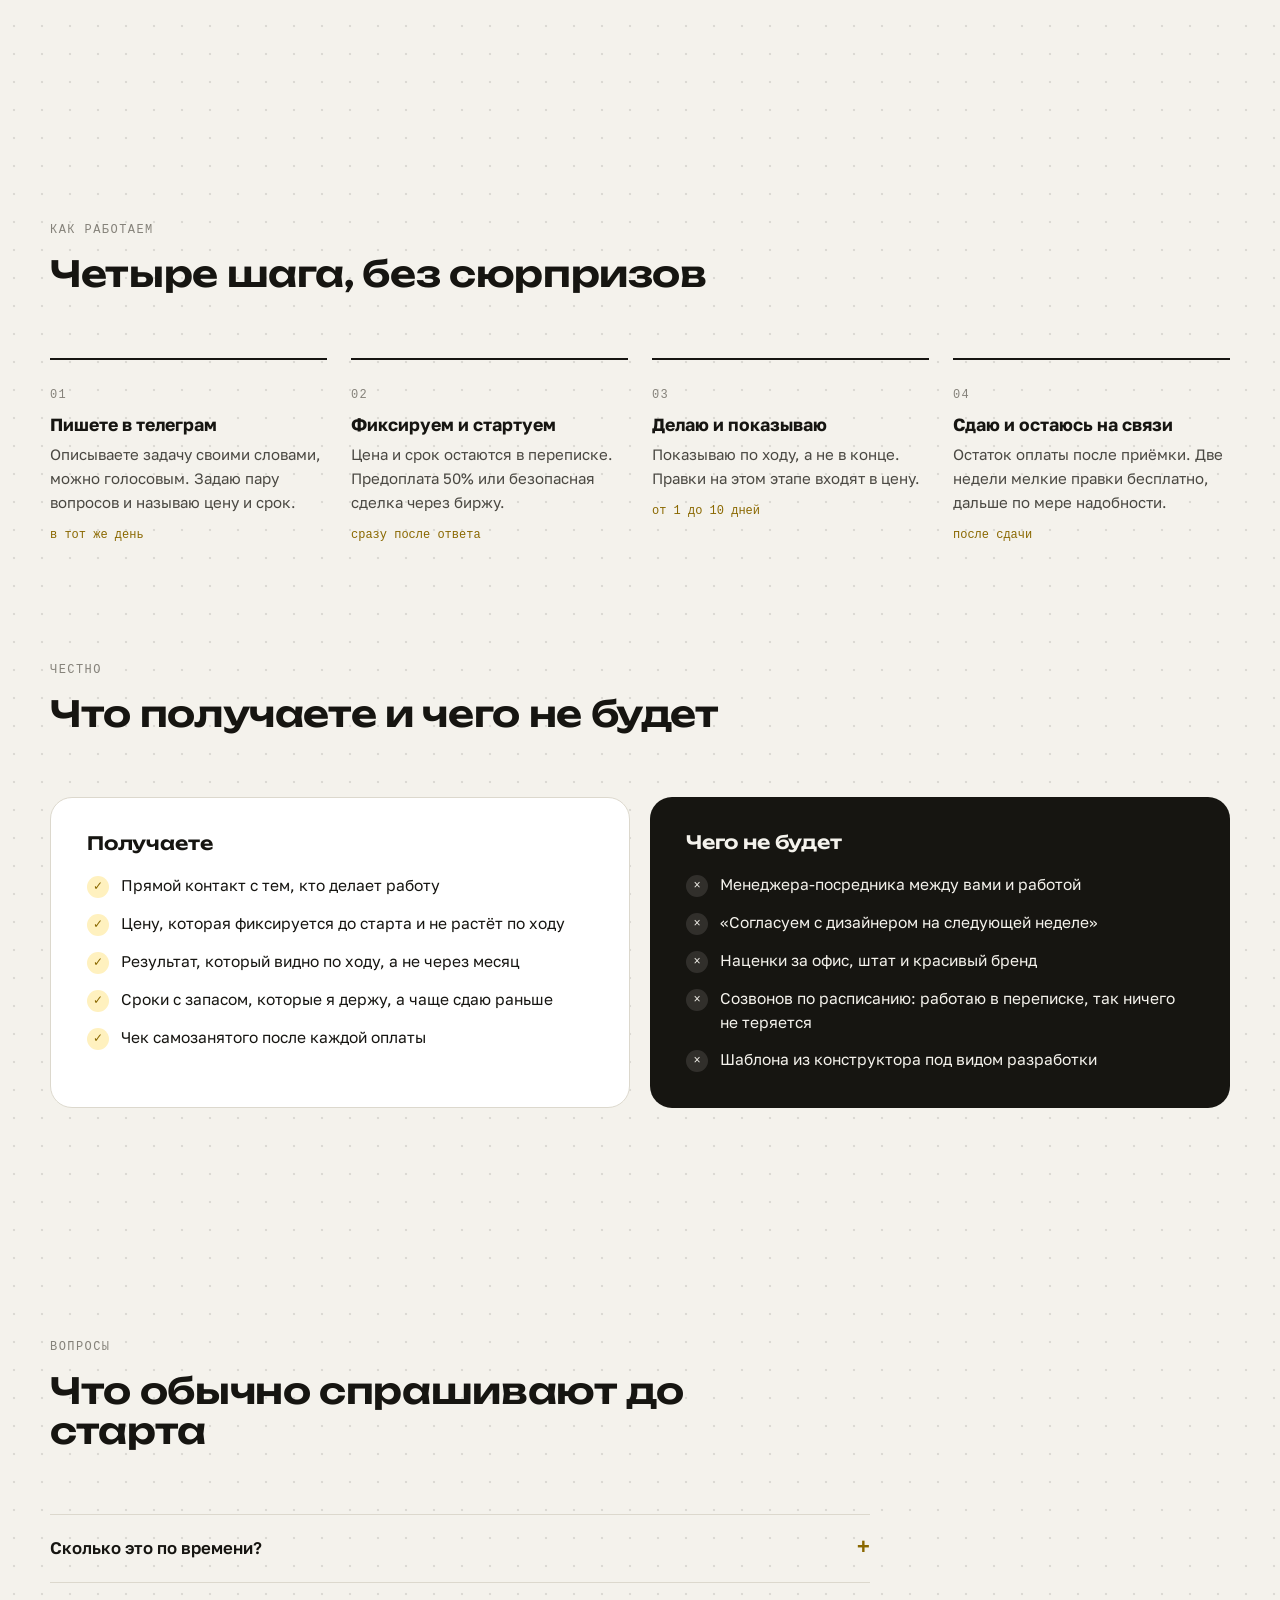
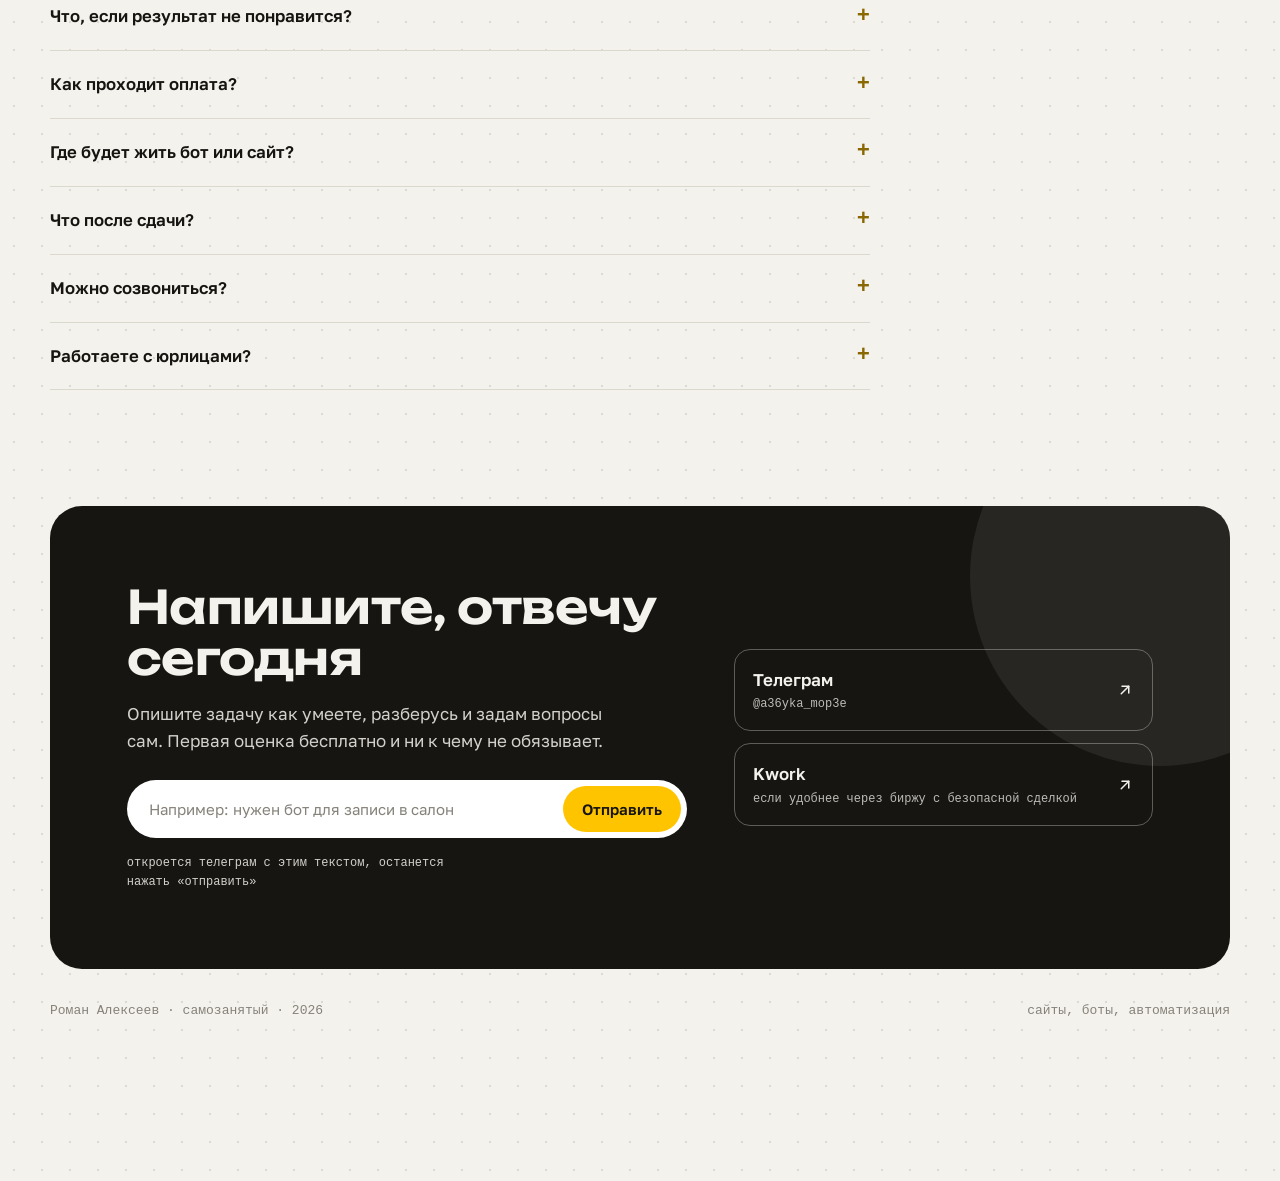
==== commit 33b3bc64: "Карточка гитары: лады и аккорды" ====
--- a/index.html
+++ b/index.html
@@ -707,13 +707,13 @@
         </article>
         <article class="demo">
           <a class="demo-cover" href="gitara/index.html" aria-label="Открыть демо гитарной мастерской">
-            <img src="gitara/cover.jpg" alt="Тёмный сайт гитарной мастерской: большая розетка гитары и натянутые струны" loading="lazy" width="1120" height="668">
+            <img src="gitara/cover.jpg" alt="Тёмный сайт гитарной мастерской: гриф с ладами и зажатым аккордом ля минор" loading="lazy" width="1120" height="668">
             <span class="case-live">звук</span>
           </a>
           <div class="case-body">
             <span class="case-tag">сайт · анимации и звук · концепт</span>
-            <h3>Гитарная мастерская: струны можно дёрнуть</h3>
-            <p>Струны на первом экране дрожат под мышкой и звучат. В конструкторе собираешь гитару: форма, дерево, лак, и слышишь, как звучит этот корпус.</p>
+            <h3>Гитарная мастерская: на грифе можно сыграть</h3>
+            <p>Проводишь мышкой по струнам, и звучит лад под курсором, а можно зажать аккорд и сыграть его. Чем резче, тем громче. В конструкторе собираешь свою гитару и слышишь её корпус.</p>
             <a class="btn btn--primary btn--sm case-btn" href="gitara/index.html">Дёрнуть струны →</a>
           </div>
         </article>
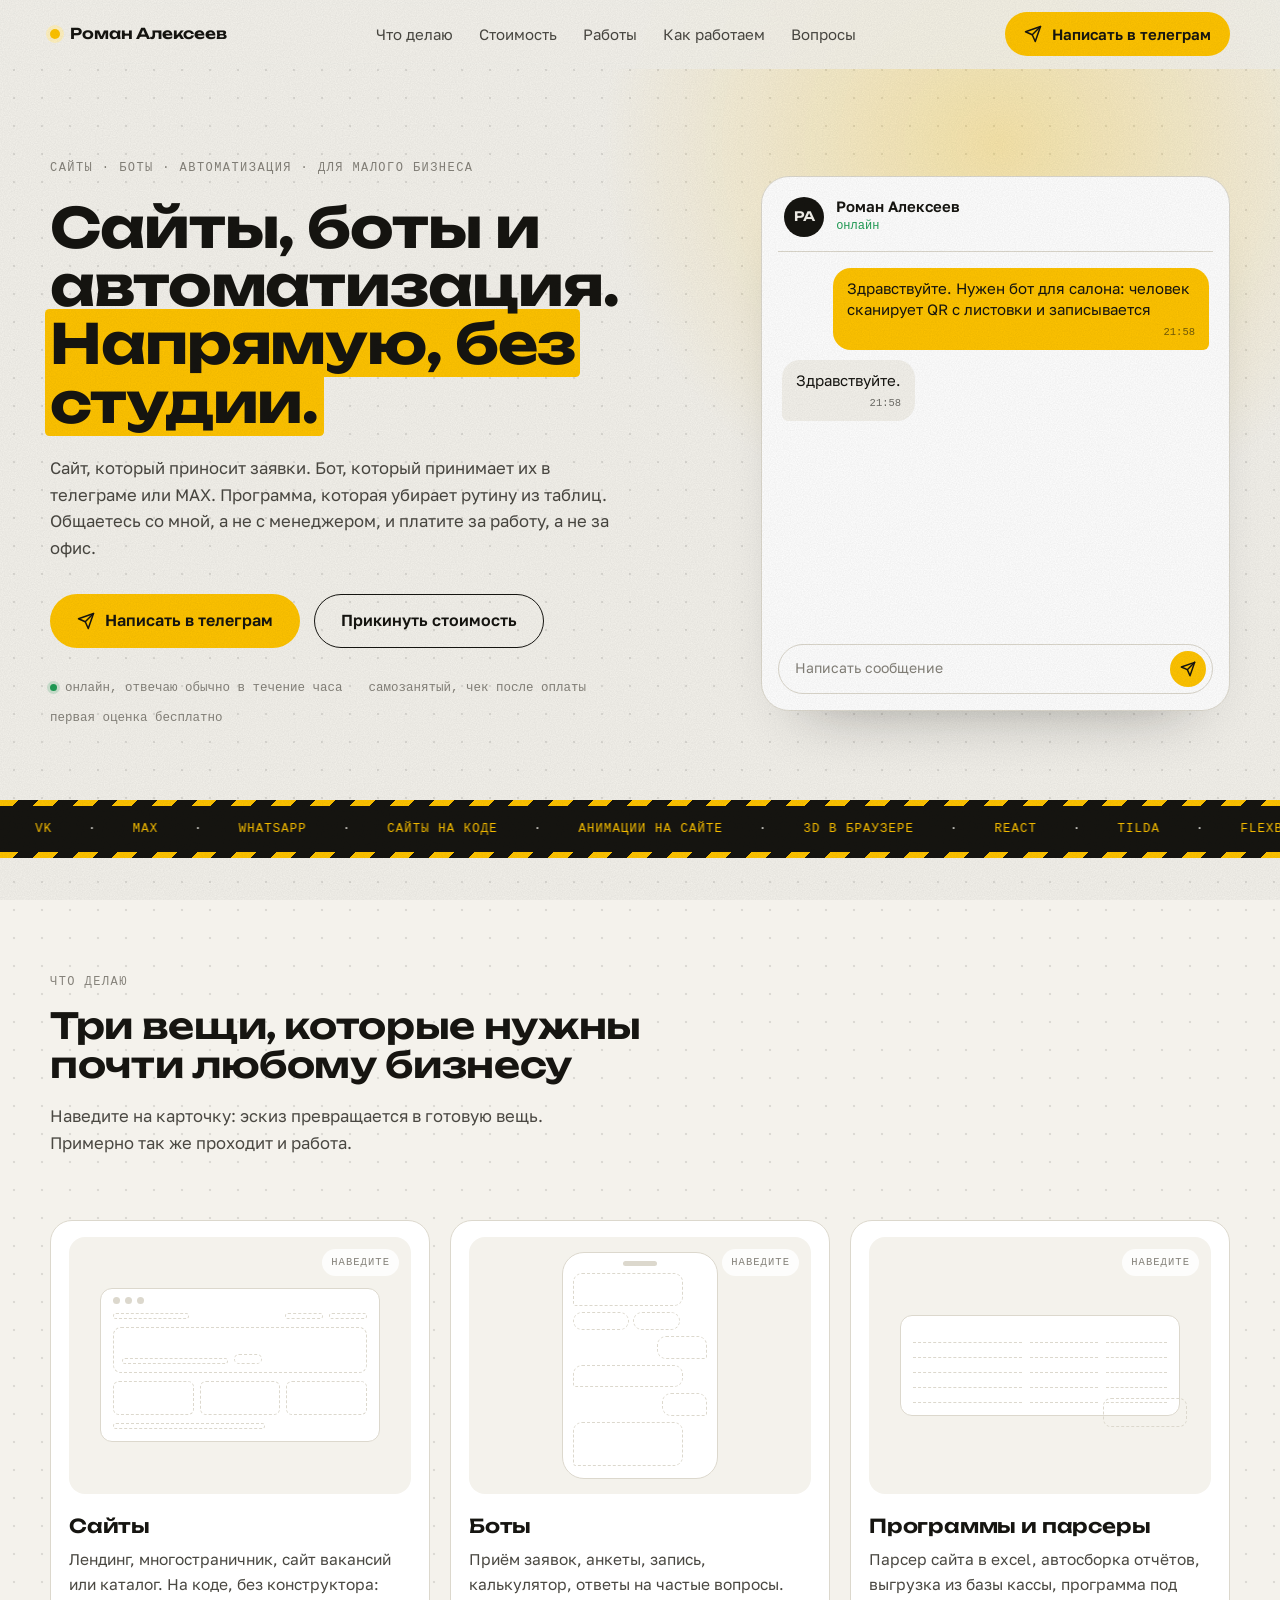
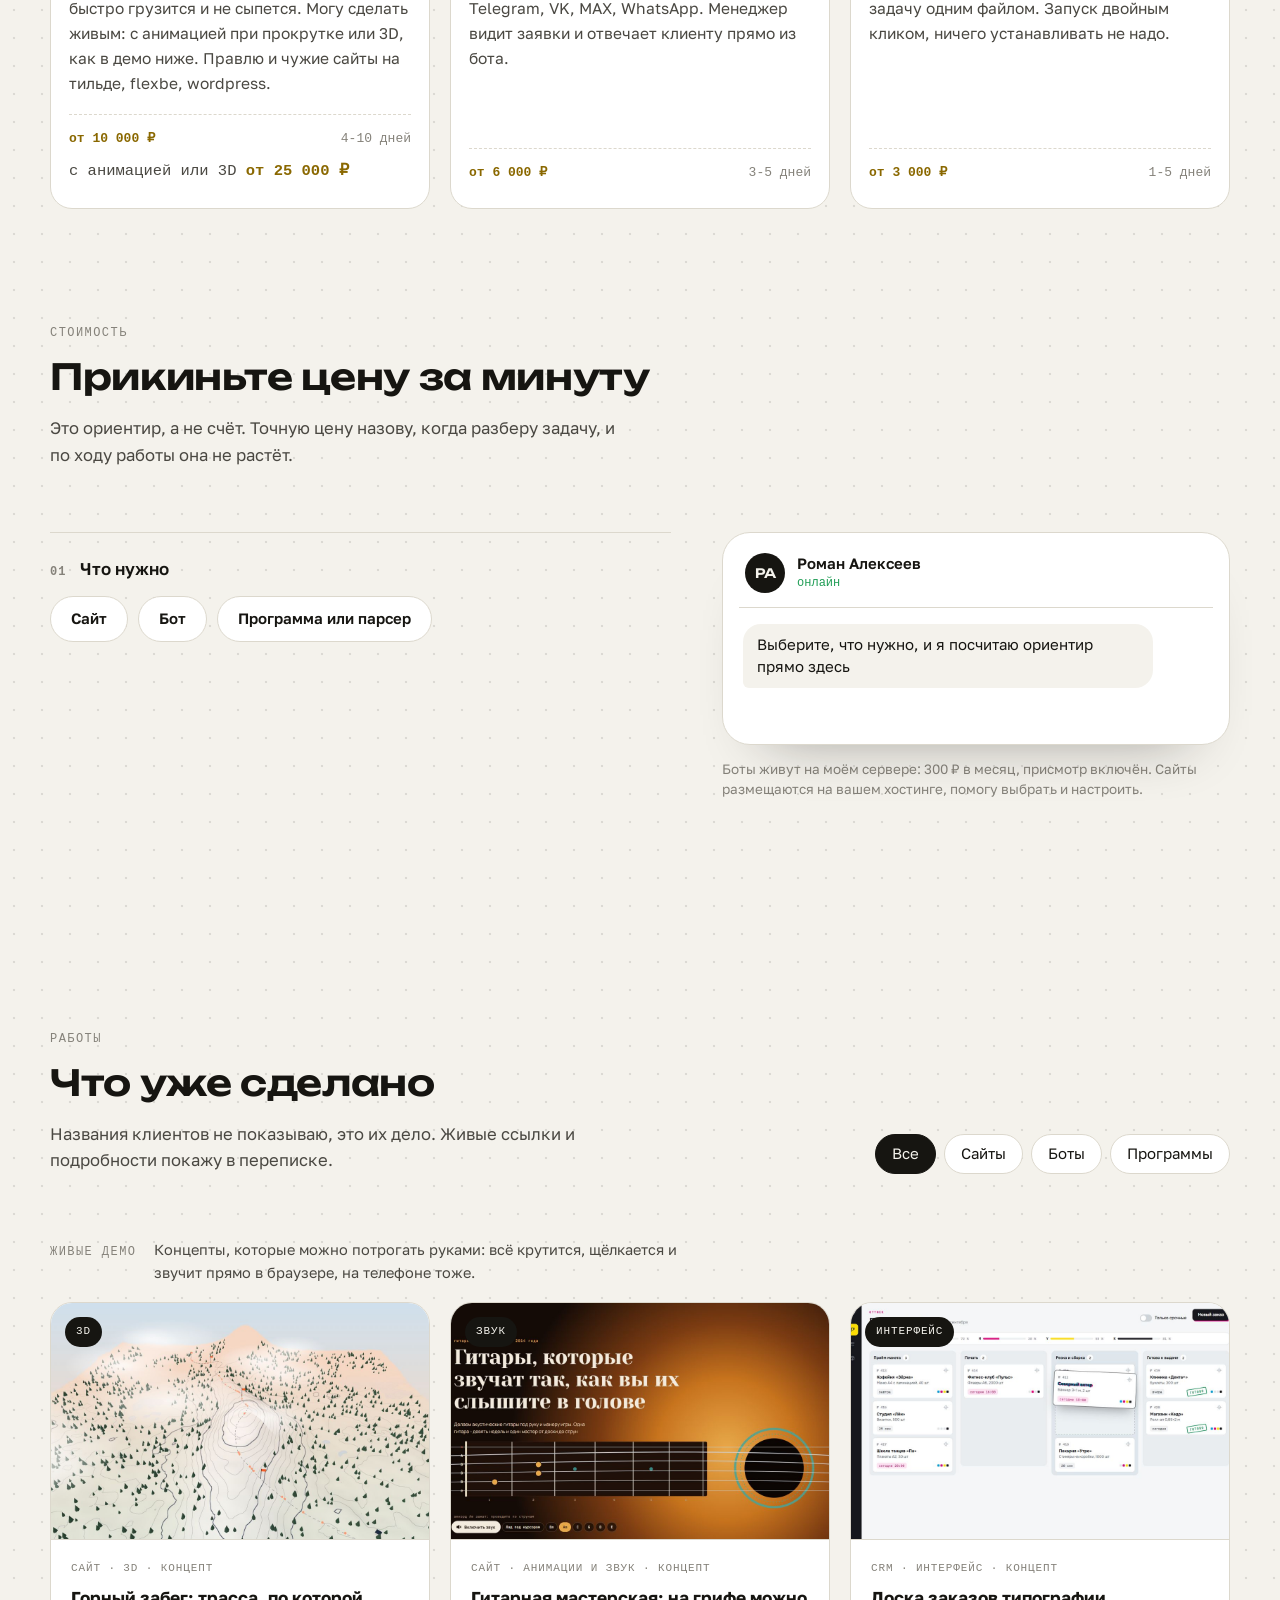
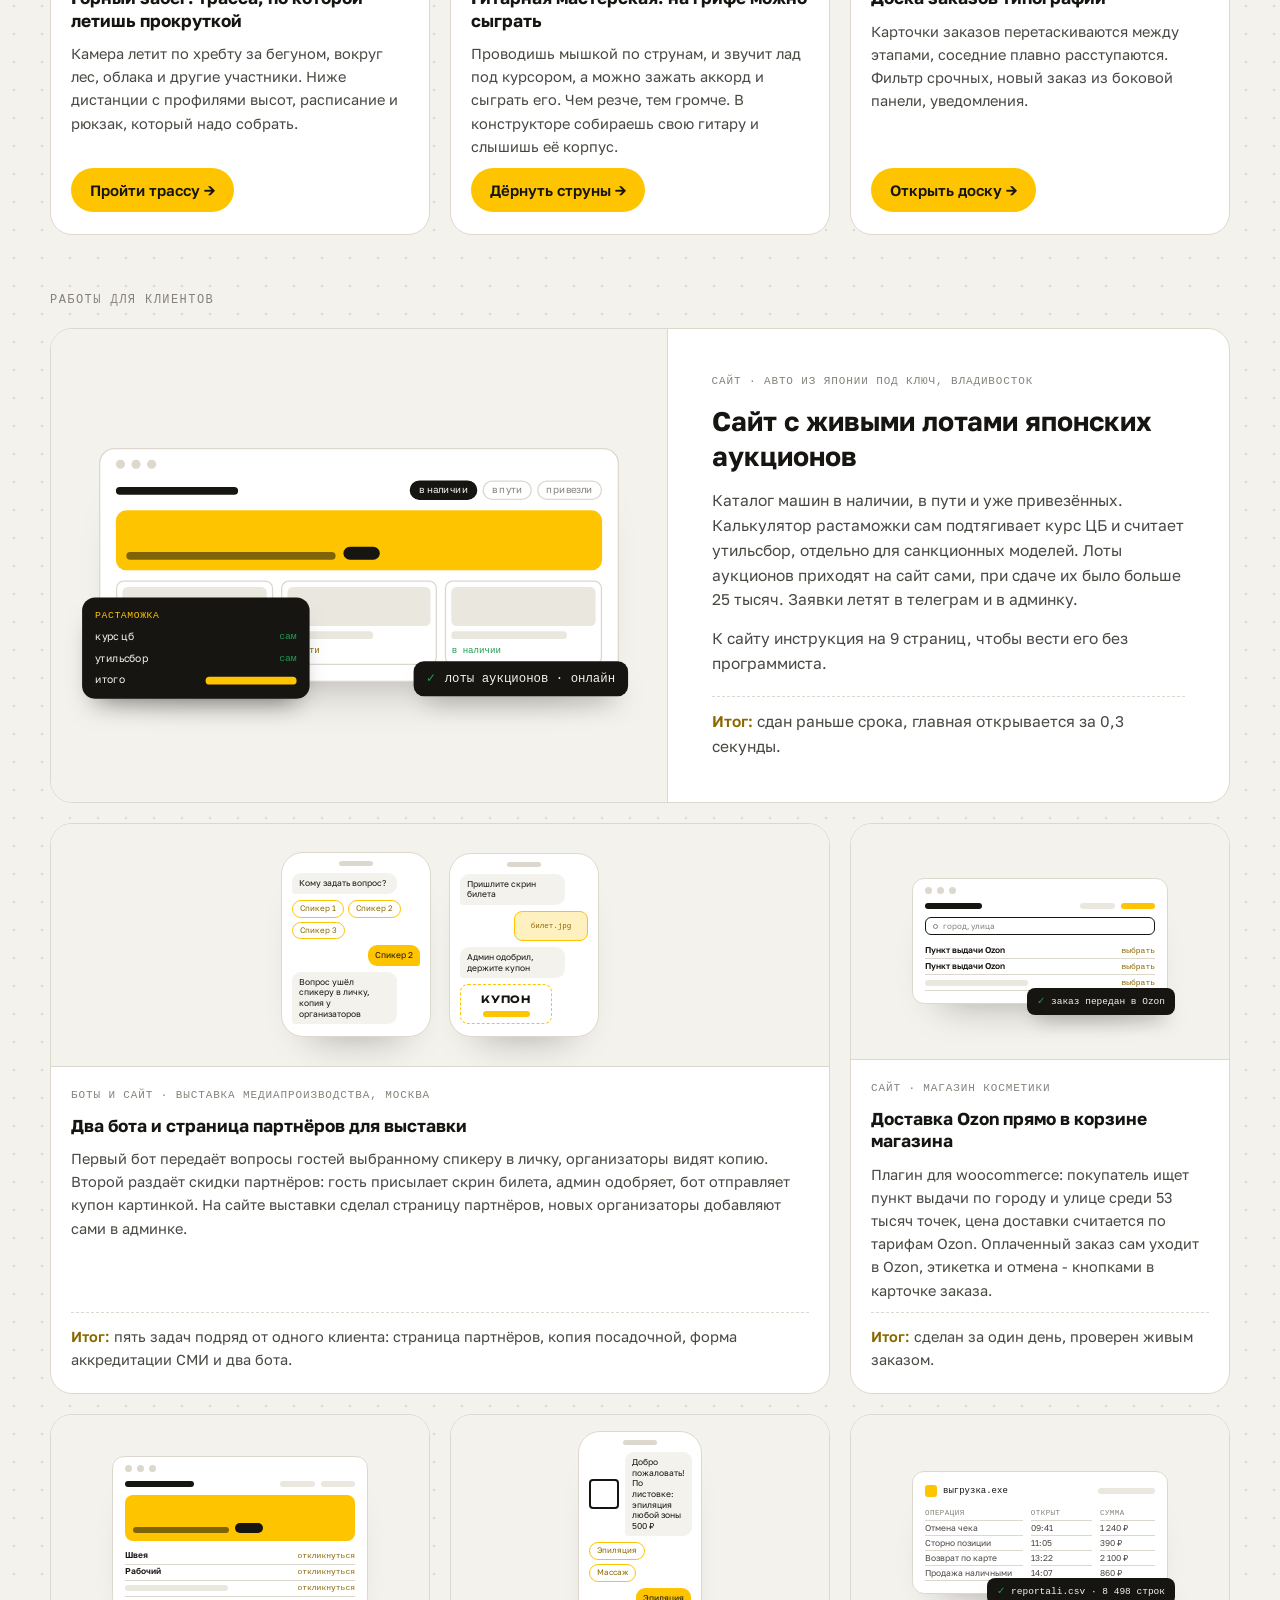
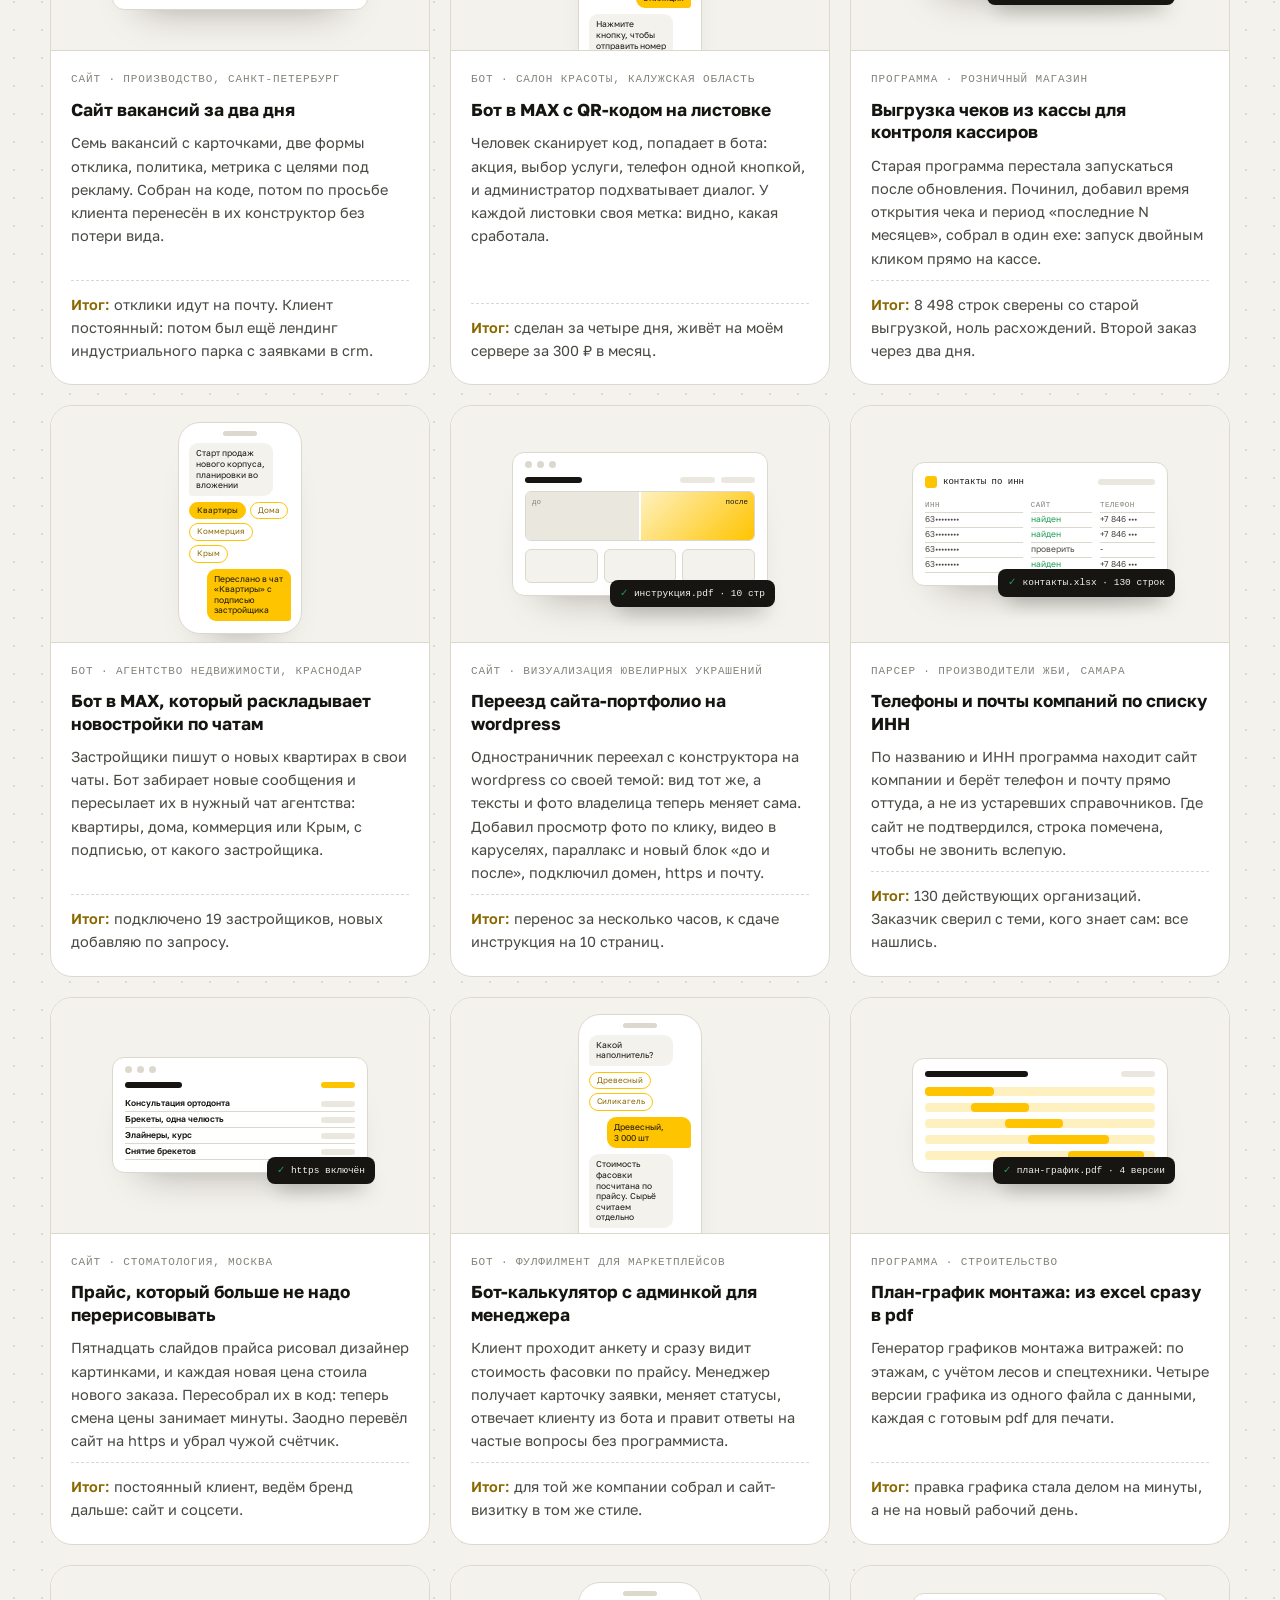
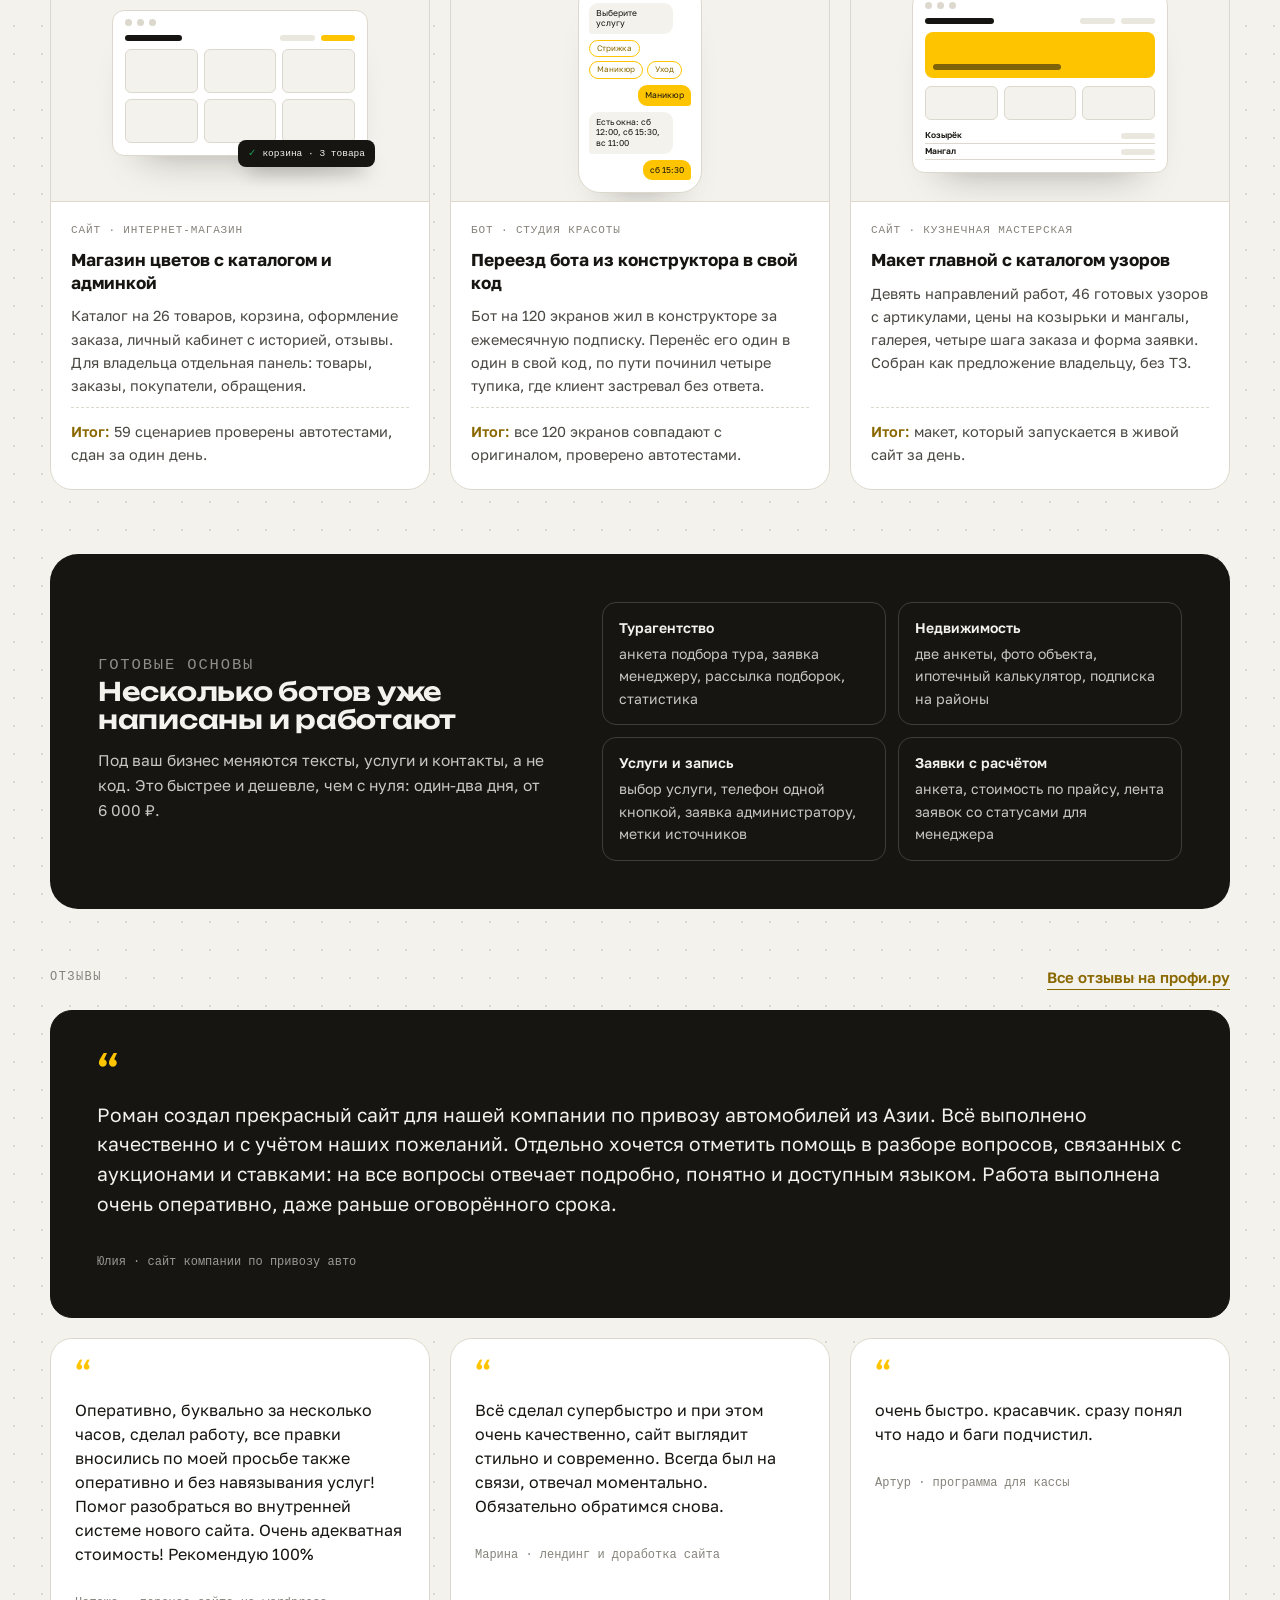
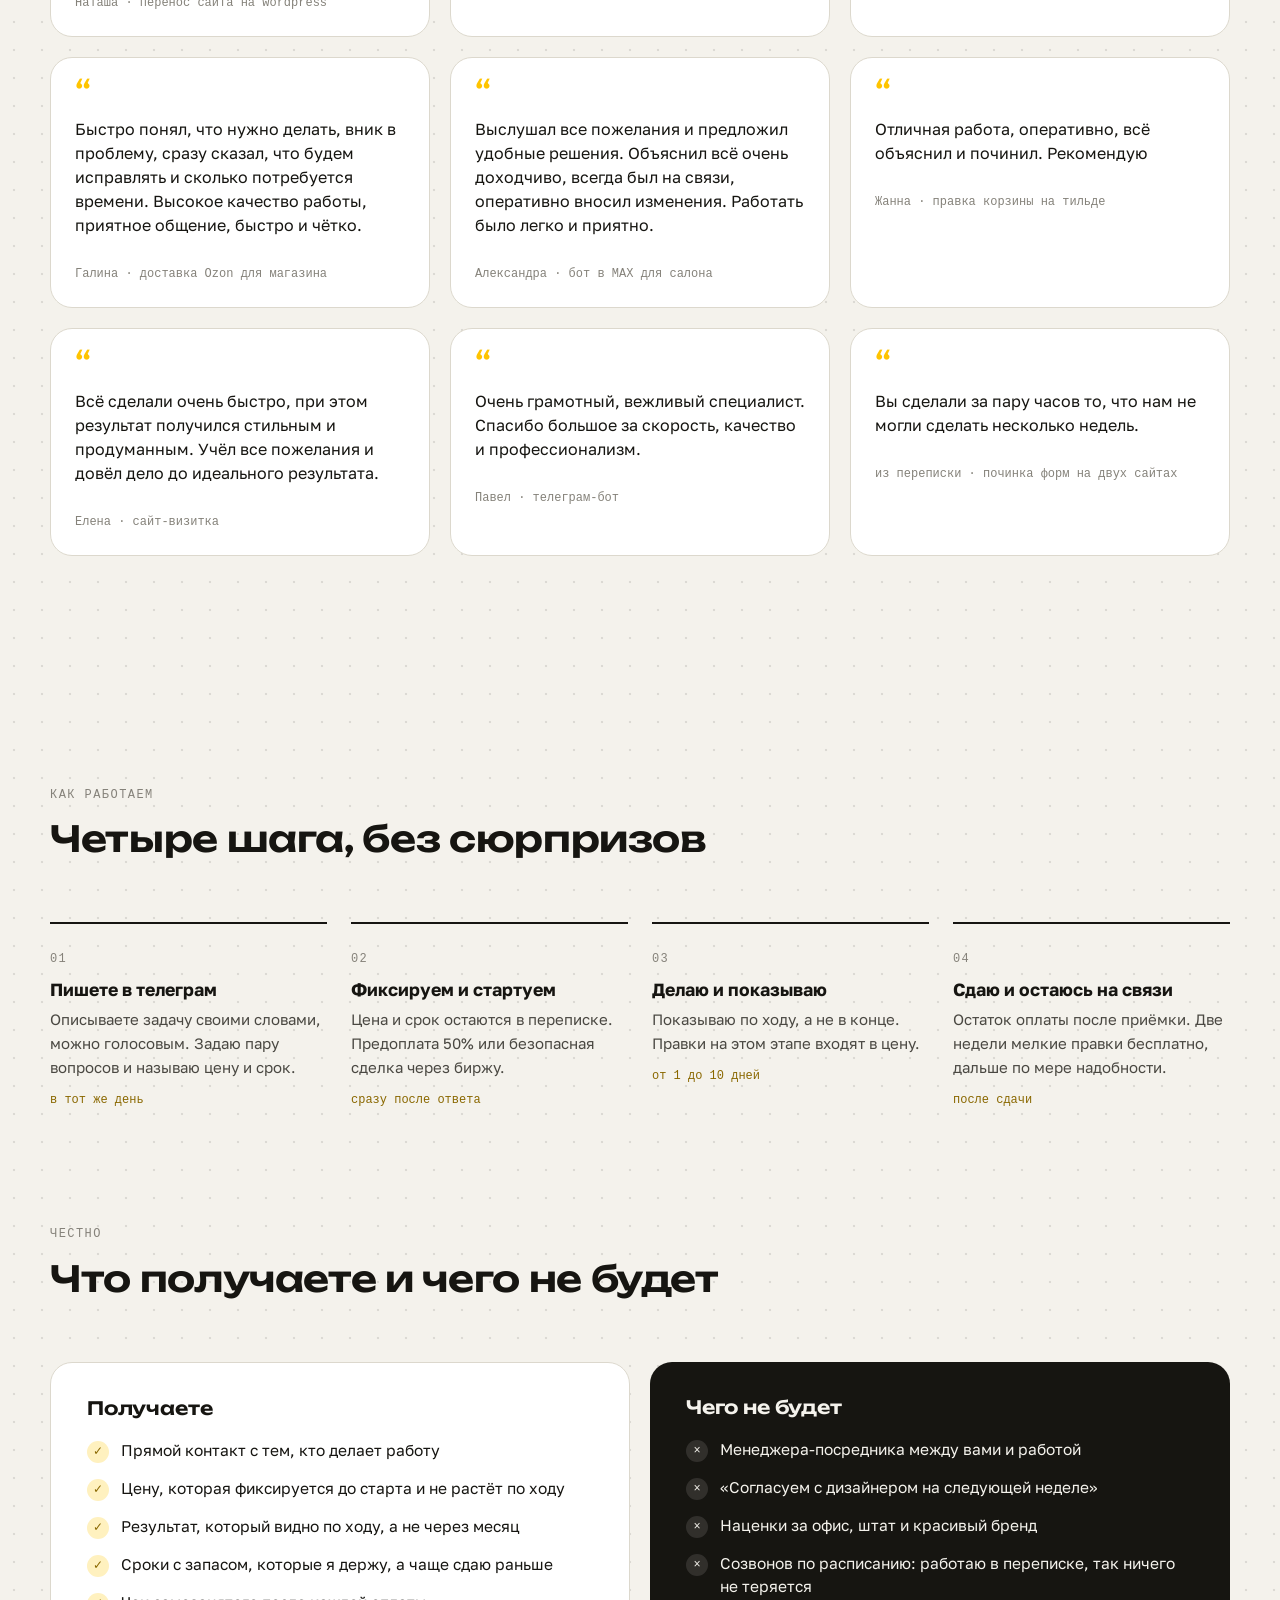
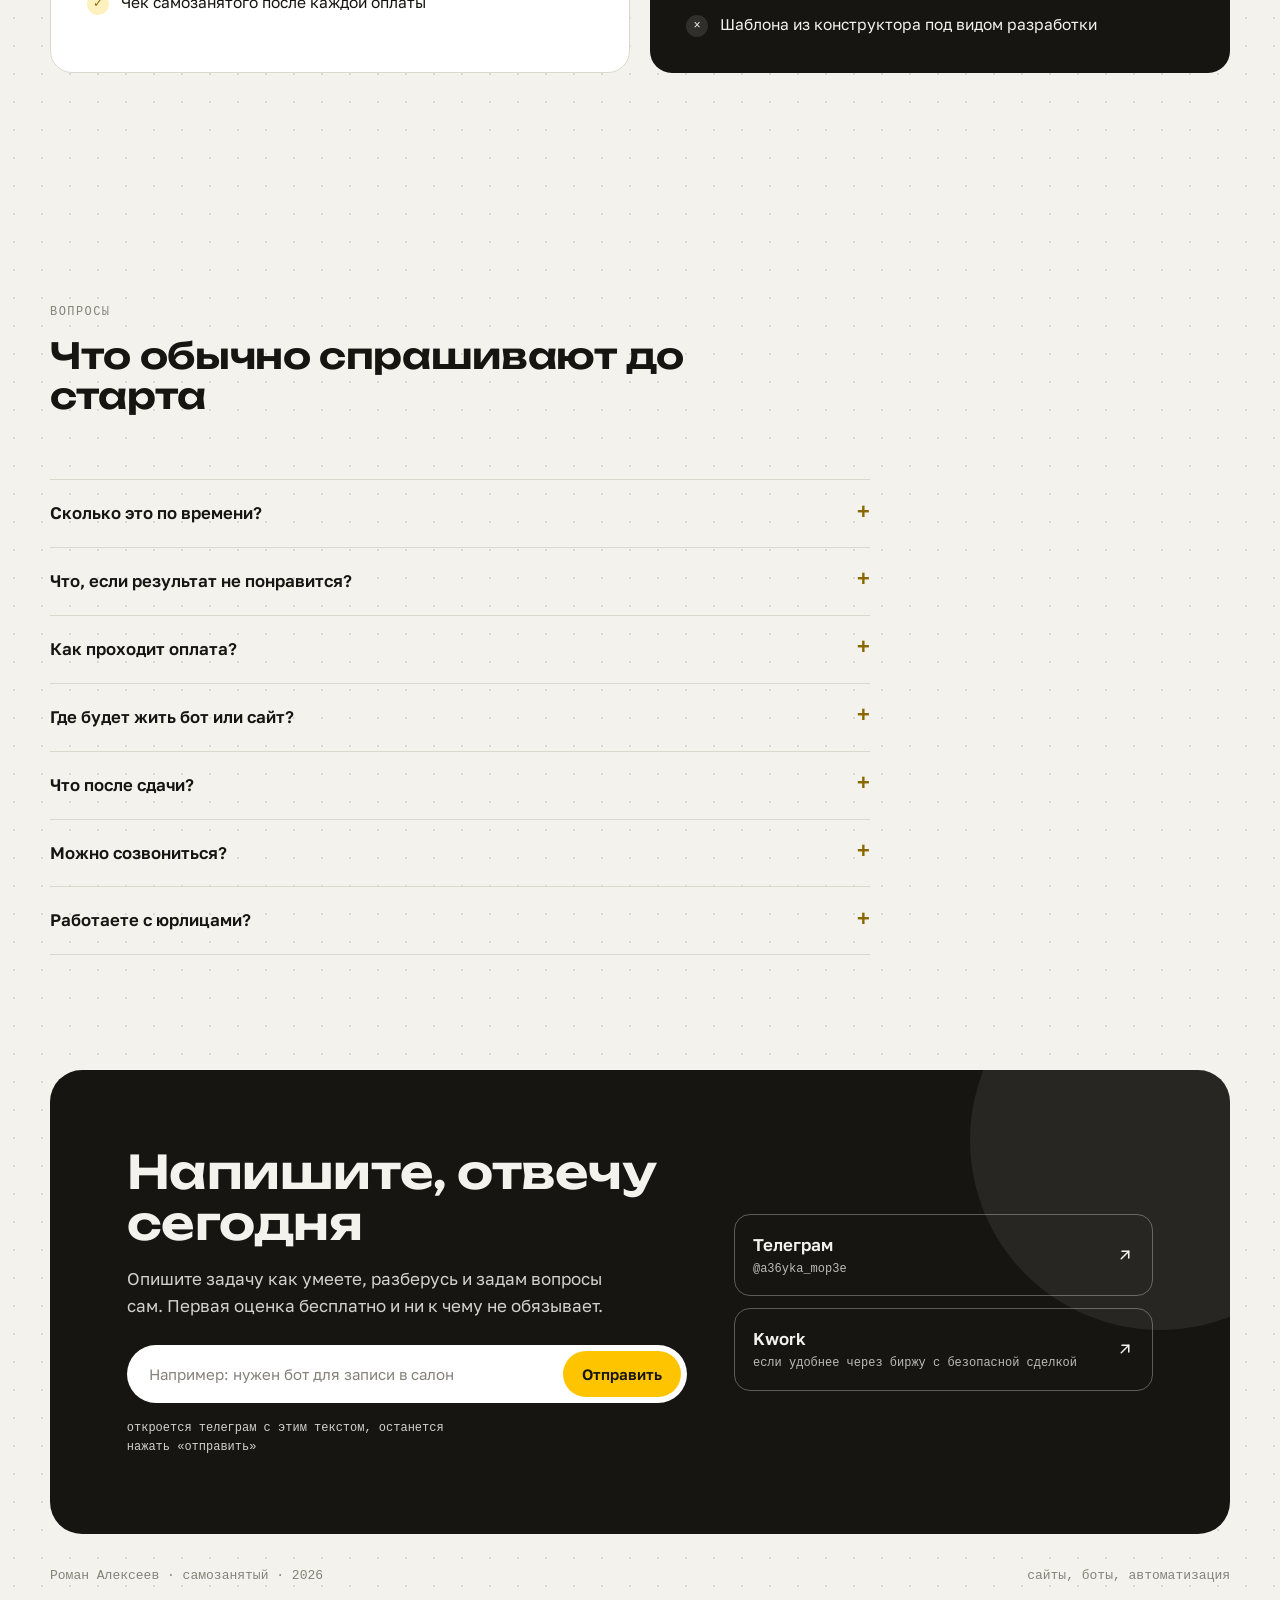
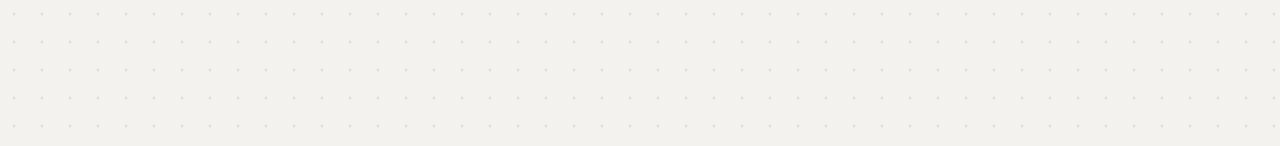
==== commit 6aa52877: "Новые работы и отзывы" ====
--- a/index.html
+++ b/index.html
@@ -281,6 +281,27 @@
   linear-gradient(var(--ink), var(--ink)) right 6px bottom 6px / 5px 5px no-repeat; flex: none; }
 .m-exe { display: inline-flex; align-items: center; gap: 6px; font-family: var(--mono); font-size: 9px; color: var(--ink); }
 .m-exe::before { content: ''; width: 12px; height: 12px; border-radius: 3px; background: var(--accent); }
+.m-chip--on { background: var(--accent); border-color: var(--accent); color: var(--on-accent); }
+.m-tabs { display: flex; gap: 4px; margin-left: auto; }
+.m-tabs > span { font-size: 7.5px; padding: 2px 6px; border-radius: 999px; border: 1px solid var(--line); color: var(--stone); line-height: 1.2; white-space: nowrap; }
+.m-tabs > .on { background: var(--ink); border-color: var(--ink); color: var(--paper); }
+.m-cars { display: grid; grid-template-columns: repeat(3, 1fr); gap: 6px; }
+.m-car { border: 1px solid var(--line); border-radius: 6px; padding: 4px; display: grid; gap: 4px; }
+.m-car > span:first-child { height: 30px; border-radius: 4px; background: var(--paper-2); }
+.m-car em { font-style: normal; font-family: var(--mono); font-size: 7px; color: var(--ok); }
+.m-car em.way { color: var(--accent-text); }
+.m-panel { position: absolute; left: -14px; bottom: -14px; width: 44%; background: var(--ink); color: var(--paper); border-radius: 10px; padding: 8px 10px; font-size: 8px; display: grid; gap: 4px; box-shadow: 0 12px 20px -10px rgba(0, 0, 0, .5); }
+.m-panel b { font-family: var(--mono); font-size: 7.5px; font-weight: 500; text-transform: uppercase; letter-spacing: .06em; color: var(--accent); }
+.m-panel div { display: flex; justify-content: space-between; align-items: center; gap: 6px; }
+.m-panel div span:last-child:not(.m-line) { color: var(--ok); font-family: var(--mono); font-size: 7.5px; }
+.m-search { height: 18px; border: 1.5px solid var(--ink); border-radius: 6px; display: flex; align-items: center; gap: 5px; padding: 0 7px; font-size: 8px; color: var(--stone); }
+.m-search::before { content: ''; width: 5px; height: 5px; border: 1.5px solid var(--stone); border-radius: 50%; flex: none; }
+.m-split { height: 50px; border-radius: 6px; display: grid; grid-template-columns: 1fr 1fr; overflow: hidden; position: relative; border: 1px solid var(--line); }
+.m-split > span { font-family: var(--mono); font-size: 7.5px; padding: 4px 6px; color: var(--stone); background: var(--paper-2); }
+.m-split > span + span { background: linear-gradient(135deg, var(--accent-tint), var(--accent)); color: var(--on-accent); text-align: right; }
+.m-split::after { content: ''; position: absolute; left: 50%; top: 0; bottom: 0; width: 2px; margin-left: -1px; background: var(--white); }
+.m-shot { margin-left: auto; width: 58%; height: 30px; border-radius: 8px; background: var(--accent-tint); border: 1px solid var(--accent); font-family: var(--mono); font-size: 7.5px; display: grid; place-items: center; color: var(--accent-text); }
+.m-coupon { width: 72%; border: 1.5px dashed var(--accent); border-radius: 8px; padding: 6px; font-family: var(--display); font-weight: 700; font-size: 10px; letter-spacing: .08em; display: grid; gap: 4px; justify-items: center; background: var(--white); color: var(--ink); }
 /* каркасное состояние: те же элементы, но пунктиром и без текста */
 .mock--wire { box-shadow: none; }
 .mock--wire .m-line, .mock--wire .m-hero, .mock--wire .m-card, .mock--wire .m-bubble, .mock--wire .m-chip, .mock--wire .m-btn, .mock--wire .m-gantt > span, .mock--wire .m-file, .mock--wire .m-qr, .mock--wire .m-exe::before { background: transparent !important; border: 1.5px dashed var(--line) !important; color: transparent !important; box-shadow: none !important; }
@@ -332,6 +353,26 @@
 .case p { font-size: 14.5px; color: var(--ink-2); }
 .case-result { margin-top: auto; padding-top: 12px; border-top: 1px dashed var(--line); font-size: 14px; color: var(--ink-2); }
 .case-result b { color: var(--accent-text); font-weight: 600; }
+/* главная работа во всю ширину: макет слева, текст справа */
+.case--wide { grid-column: 1 / -1; display: grid; grid-template-columns: 1.1fr 1fr; }
+.case--wide .case-visual { aspect-ratio: auto; min-height: 340px; padding: 32px 40px; border-bottom: 0; border-right: 1px solid var(--line); }
+.case--wide .case-visual .mock--browser { width: 100%; max-width: 400px; }
+@media (min-width: 1100px) { .case--wide .case-visual .mock--browser { transform: scale(1.3); } }
+.case--wide .case-body { padding: clamp(24px, 3.4vw, 44px); justify-content: center; gap: 14px; }
+.case--wide h3 { font-size: clamp(1.3rem, 2.1vw, 1.7rem); }
+.case--wide p { font-size: 15.5px; }
+.case--wide .case-result { margin-top: 6px; }
+@media (max-width: 760px) {
+  .case--wide { grid-template-columns: 1fr; }
+  .case--wide .case-visual { aspect-ratio: 16 / 10; min-height: 0; padding: 16px 24px; border-right: 0; border-bottom: 1px solid var(--line); }
+  .case--wide .case-visual .mock--browser { width: 74%; transform: none; }
+}
+/* работа на две колонки: два телефона рядом */
+.case--duo { grid-column: span 2; }
+.case--duo .case-visual { aspect-ratio: 32 / 10; }
+@media (max-width: 640px) { .case--duo { grid-column: auto; } .case--duo .case-visual { aspect-ratio: auto; } }
+.m-pair { display: flex; gap: 18px; justify-content: center; align-items: center; width: 100%; }
+.case-visual .m-pair .mock--phone { width: 40%; max-width: 150px; }
 /* живые демо: ряд из трёх над работами для клиентов */
 .demos-head { display: flex; flex-wrap: wrap; align-items: baseline; gap: 6px 18px; margin-bottom: 18px; }
 .demos-note { font-size: 14.5px; color: var(--ink-2); max-width: 560px; }
@@ -368,10 +409,14 @@
 .quotes { display: grid; grid-template-columns: repeat(3, 1fr); gap: 20px; margin-top: 20px; }
 @media (max-width: 1000px) { .quotes { grid-template-columns: 1fr 1fr; } }
 @media (max-width: 640px) { .quotes { grid-template-columns: 1fr; } }
-.quote { background: var(--white); border-radius: var(--radius); border: 1px solid var(--line); padding: 24px; font-size: 1rem; line-height: 1.5; display: flex; flex-direction: column; }
+.quote { margin: 0; background: var(--white); border-radius: var(--radius); border: 1px solid var(--line); padding: 24px; font-size: 1rem; line-height: 1.5; display: flex; flex-direction: column; }
 .quote footer { margin-top: auto; padding-top: 14px; }
 .quote::before { content: '“'; display: block; font-family: var(--display); font-size: 2.2rem; line-height: .6; color: var(--accent); margin-bottom: 14px; }
 .quote footer { margin-top: 14px; font-family: var(--mono); font-size: 12px; color: var(--stone); }
+/* главный отзыв: чёрный блок во всю ширину */
+.quote--wide { grid-column: 1 / -1; background: var(--ink); border-color: var(--ink); color: var(--paper); padding: clamp(28px, 3.6vw, 48px); font-size: clamp(1.05rem, 1.5vw, 1.25rem); line-height: 1.55; }
+.quote--wide::before { font-size: 3rem; }
+.quote--wide footer { color: color-mix(in srgb, var(--paper) 60%, transparent); padding-top: 20px; }
 
 /* ---------- как работаем ---------- */
 .steps { display: grid; grid-template-columns: repeat(4, 1fr); gap: 24px; counter-reset: step; }
@@ -734,6 +779,84 @@
       <p class="eyebrow cases-label reveal">Работы для клиентов</p>
       <div class="cases stagger">
 
+        <article class="case case--wide" data-kind="site">
+          <div class="case-visual">
+            <div class="mock mock--browser">
+              <div class="m-row"><span class="m-line m-line--ink w25"></span><span class="m-tabs"><span class="on">в наличии</span><span>в пути</span><span>привезли</span></span></div>
+              <div class="m-hero mt8"><span class="m-line w45"></span><span class="m-btn"></span></div>
+              <div class="m-cars mt8">
+                <div class="m-car"><span></span><span class="m-line w80"></span><em>в наличии</em></div>
+                <div class="m-car"><span></span><span class="m-line w60"></span><em class="way">в пути</em></div>
+                <div class="m-car"><span></span><span class="m-line w80"></span><em>в наличии</em></div>
+              </div>
+              <div class="m-panel">
+                <b>растаможка</b>
+                <div><span>курс цб</span><span>сам</span></div>
+                <div><span>утильсбор</span><span>сам</span></div>
+                <div><span>итого</span><span class="m-line m-line--accent w45"></span></div>
+              </div>
+              <div class="m-file">лоты аукционов · онлайн</div>
+            </div>
+          </div>
+          <div class="case-body">
+            <span class="case-tag">сайт · авто из японии под ключ, владивосток</span>
+            <h3>Сайт с живыми лотами японских аукционов</h3>
+            <p>Каталог машин в наличии, в пути и уже привезённых. Калькулятор растаможки сам подтягивает курс ЦБ и считает утильсбор, отдельно для санкционных моделей. Лоты аукционов приходят на сайт сами, при сдаче их было больше 25 тысяч. Заявки летят в телеграм и в админку.</p>
+            <p>К сайту инструкция на 9 страниц, чтобы вести его без программиста.</p>
+            <p class="case-result"><b>Итог:</b> сдан раньше срока, главная открывается за 0,3 секунды.</p>
+          </div>
+        </article>
+
+        <article class="case case--duo" data-kind="bot">
+          <div class="case-visual">
+            <div class="m-pair">
+              <div class="mock mock--phone">
+                <div class="m-stack">
+                  <span class="m-bubble m-bubble--in">Кому задать вопрос?</span>
+                  <div class="m-chips"><span class="m-chip">Спикер 1</span><span class="m-chip">Спикер 2</span><span class="m-chip">Спикер 3</span></div>
+                  <span class="m-bubble m-bubble--out">Спикер 2</span>
+                  <span class="m-bubble m-bubble--in">Вопрос ушёл спикеру в личку, копия у организаторов</span>
+                </div>
+              </div>
+              <div class="mock mock--phone">
+                <div class="m-stack">
+                  <span class="m-bubble m-bubble--in">Пришлите скрин билета</span>
+                  <span class="m-shot">билет.jpg</span>
+                  <span class="m-bubble m-bubble--in">Админ одобрил, держите купон</span>
+                  <span class="m-coupon">КУПОН<span class="m-line m-line--accent w60"></span></span>
+                </div>
+              </div>
+            </div>
+          </div>
+          <div class="case-body">
+            <span class="case-tag">боты и сайт · выставка медиапроизводства, москва</span>
+            <h3>Два бота и страница партнёров для выставки</h3>
+            <p>Первый бот передаёт вопросы гостей выбранному спикеру в личку, организаторы видят копию. Второй раздаёт скидки партнёров: гость присылает скрин билета, админ одобряет, бот отправляет купон картинкой. На сайте выставки сделал страницу партнёров, новых организаторы добавляют сами в админке.</p>
+            <p class="case-result"><b>Итог:</b> пять задач подряд от одного клиента: страница партнёров, копия посадочной, форма аккредитации СМИ и два бота.</p>
+          </div>
+        </article>
+
+        <article class="case" data-kind="site">
+          <div class="case-visual">
+            <div class="mock mock--browser">
+              <div class="m-row"><span class="m-line m-line--ink w25"></span><span class="m-line w15 ml-auto"></span><span class="m-line m-line--accent w15"></span></div>
+              <div class="m-search mt8">город, улица</div>
+              <div class="m-list mt8">
+                <div><b>Пункт выдачи Ozon</b><i>выбрать</i></div>
+                <div><b>Пункт выдачи Ozon</b><i>выбрать</i></div>
+                <div><span class="m-line w45"></span><i>выбрать</i></div>
+              </div>
+              <div class="m-file">заказ передан в Ozon</div>
+            </div>
+          </div>
+          <div class="case-body">
+            <span class="case-tag">сайт · магазин косметики</span>
+            <h3>Доставка Ozon прямо в корзине магазина</h3>
+            <p>Плагин для woocommerce: покупатель ищет пункт выдачи по городу и улице среди 53 тысяч точек, цена доставки считается по тарифам Ozon. Оплаченный заказ сам уходит в Ozon, этикетка и отмена - кнопками в карточке заказа.</p>
+            <p class="case-result"><b>Итог:</b> сделан за один день, проверен живым заказом.</p>
+          </div>
+        </article>
+
         <article class="case" data-kind="site">
           <div class="case-visual">
             <div class="mock mock--browser">
@@ -750,7 +873,7 @@
             <span class="case-tag">сайт · производство, санкт-петербург</span>
             <h3>Сайт вакансий за два дня</h3>
             <p>Семь вакансий с карточками, две формы отклика, политика, метрика с целями под рекламу. Собран на коде, потом по просьбе клиента перенесён в их конструктор без потери вида.</p>
-            <p class="case-result"><b>Итог:</b> отклики идут на почту. Это второй заказ от того же клиента.</p>
+            <p class="case-result"><b>Итог:</b> отклики идут на почту. Клиент постоянный: потом был ещё лендинг индустриального парка с заявками в crm.</p>
           </div>
         </article>
 
@@ -796,6 +919,63 @@
           </div>
         </article>
 
+        <article class="case" data-kind="bot">
+          <div class="case-visual">
+            <div class="mock mock--phone">
+              <div class="m-stack">
+                <span class="m-bubble m-bubble--in">Старт продаж нового корпуса, планировки во вложении</span>
+                <div class="m-chips"><span class="m-chip m-chip--on">Квартиры</span><span class="m-chip">Дома</span><span class="m-chip">Коммерция</span><span class="m-chip">Крым</span></div>
+                <span class="m-bubble m-bubble--out">Переслано в чат «Квартиры» с подписью застройщика</span>
+              </div>
+            </div>
+          </div>
+          <div class="case-body">
+            <span class="case-tag">бот · агентство недвижимости, краснодар</span>
+            <h3>Бот в MAX, который раскладывает новостройки по чатам</h3>
+            <p>Застройщики пишут о новых квартирах в свои чаты. Бот забирает новые сообщения и пересылает их в нужный чат агентства: квартиры, дома, коммерция или Крым, с подписью, от какого застройщика.</p>
+            <p class="case-result"><b>Итог:</b> подключено 19 застройщиков, новых добавляю по запросу.</p>
+          </div>
+        </article>
+
+        <article class="case" data-kind="site">
+          <div class="case-visual">
+            <div class="mock mock--browser">
+              <div class="m-row"><span class="m-line m-line--ink w25"></span><span class="m-line w15 ml-auto"></span><span class="m-line w15"></span></div>
+              <div class="m-split mt8"><span>до</span><span>после</span></div>
+              <div class="m-cards mt8"><span class="m-card"></span><span class="m-card"></span><span class="m-card"></span></div>
+              <div class="m-file">инструкция.pdf · 10 стр</div>
+            </div>
+          </div>
+          <div class="case-body">
+            <span class="case-tag">сайт · визуализация ювелирных украшений</span>
+            <h3>Переезд сайта-портфолио на wordpress</h3>
+            <p>Одностраничник переехал с конструктора на wordpress со своей темой: вид тот же, а тексты и фото владелица теперь меняет сама. Добавил просмотр фото по клику, видео в каруселях, параллакс и новый блок «до и после», подключил домен, https и почту.</p>
+            <p class="case-result"><b>Итог:</b> перенос за несколько часов, к сдаче инструкция на 10 страниц.</p>
+          </div>
+        </article>
+
+        <article class="case" data-kind="app">
+          <div class="case-visual">
+            <div class="mock mock--window">
+              <div class="m-row"><span class="m-exe">контакты по инн</span><span class="m-line w25 ml-auto"></span></div>
+              <div class="m-table mt8">
+                <span class="th">инн</span><span class="th">сайт</span><span class="th">телефон</span>
+                <span>63••••••••</span><span class="ok">найден</span><span>+7 846 •••</span>
+                <span>63••••••••</span><span class="ok">найден</span><span>+7 846 •••</span>
+                <span>63••••••••</span><span>проверить</span><span>-</span>
+                <span>63••••••••</span><span class="ok">найден</span><span>+7 846 •••</span>
+              </div>
+              <div class="m-file">контакты.xlsx · 130 строк</div>
+            </div>
+          </div>
+          <div class="case-body">
+            <span class="case-tag">парсер · производители жби, самара</span>
+            <h3>Телефоны и почты компаний по списку ИНН</h3>
+            <p>По названию и ИНН программа находит сайт компании и берёт телефон и почту прямо оттуда, а не из устаревших справочников. Где сайт не подтвердился, строка помечена, чтобы не звонить вслепую.</p>
+            <p class="case-result"><b>Итог:</b> 130 действующих организаций. Заказчик сверил с теми, кого знает сам: все нашлись.</p>
+          </div>
+        </article>
+
         <article class="case" data-kind="site">
           <div class="case-visual">
             <div class="mock mock--browser">
@@ -933,21 +1113,37 @@
       </div>
 
       <div class="quotes-head reveal">
-        <p class="eyebrow">Отзывы · 5,0 из 5 на профи.ру</p>
+        <p class="eyebrow">Отзывы</p>
         <a class="link-btn" href="https://profi.ru/profile/AlekseevRK/#reviews-tab" target="_blank" rel="noopener">Все отзывы на профи.ру</a>
       </div>
       <div class="quotes stagger">
+        <blockquote class="quote quote--wide">
+          Роман создал прекрасный сайт для нашей компании по привозу автомобилей из Азии. Всё выполнено качественно и с учётом наших пожеланий. Отдельно хочется отметить помощь в разборе вопросов, связанных с аукционами и ставками: на все вопросы отвечает подробно, понятно и доступным языком. Работа выполнена очень оперативно, даже раньше оговорённого срока.
+          <footer>Юлия · сайт компании по привозу авто</footer>
+        </blockquote>
+        <blockquote class="quote">
+          Оперативно, буквально за несколько часов, сделал работу, все правки вносились по моей просьбе также оперативно и без навязывания услуг! Помог разобраться во внутренней системе нового сайта. Очень адекватная стоимость! Рекомендую 100%
+          <footer>Наташа · перенос сайта на wordpress</footer>
+        </blockquote>
         <blockquote class="quote">
           Всё сделал супербыстро и при этом очень качественно, сайт выглядит стильно и современно. Всегда был на связи, отвечал моментально. Обязательно обратимся снова.
           <footer>Марина · лендинг и доработка сайта</footer>
+        </blockquote>
+        <blockquote class="quote">
+          очень быстро. красавчик. сразу понял что надо и баги подчистил.
+          <footer>Артур · программа для кассы</footer>
+        </blockquote>
+        <blockquote class="quote">
+          Быстро понял, что нужно делать, вник в проблему, сразу сказал, что будем исправлять и сколько потребуется времени. Высокое качество работы, приятное общение, быстро и чётко.
+          <footer>Галина · доставка Ozon для магазина</footer>
         </blockquote>
         <blockquote class="quote">
           Выслушал все пожелания и предложил удобные решения. Объяснил всё очень доходчиво, всегда был на связи, оперативно вносил изменения. Работать было легко и приятно.
           <footer>Александра · бот в MAX для салона</footer>
         </blockquote>
         <blockquote class="quote">
-          очень быстро. красавчик. сразу понял что надо и баги подчистил.
-          <footer>Артур · программа для кассы</footer>
+          Отличная работа, оперативно, всё объяснил и починил. Рекомендую
+          <footer>Жанна · правка корзины на тильде</footer>
         </blockquote>
         <blockquote class="quote">
           Всё сделали очень быстро, при этом результат получился стильным и продуманным. Учёл все пожелания и довёл дело до идеального результата.
@@ -1330,7 +1526,8 @@
       es.forEach(function (e) {
         if (e.isIntersecting) { e.target.classList.add('is-in'); rio.unobserve(e.target); }
       });
-    }, { threshold: .1, rootMargin: '0px 0px -6% 0px' });
+    /* порог 0, а не доля высоты: блок работ на телефоне выше экрана в разы, и 10% его высоты в кадр не влезают */
+    }, { threshold: 0, rootMargin: '0px 0px -6% 0px' });
     $$('.reveal, .stagger').forEach(function (n) { rio.observe(n); });
   } else {
     $$('.reveal, .stagger').forEach(function (n) { n.classList.add('is-in'); });
@@ -1512,7 +1709,8 @@
     doc.addEventListener('visibilitychange', function () { if (doc.hidden) releaseAll(); });
     doc.addEventListener('keydown', function (e) { if (e.key === 'Escape') releaseAll(); });
     $$('.case, .demo, .svc, .quote, .chat, .honest-col, .ready').forEach(function (card) {
-      var wide = card.classList.contains('ready') || card.classList.contains('honest-col') || card.classList.contains('chat');
+      var wide = card.classList.contains('ready') || card.classList.contains('honest-col') || card.classList.contains('chat') ||
+        card.classList.contains('case--wide') || card.classList.contains('case--duo') || card.classList.contains('quote--wide');
       var max = wide ? 3 : 6;
       var feel = wide ? HEAVY : LIGHT;
       function damp(d) { return d * feel.stretch / (feel.stretch + Math.abs(d)); }
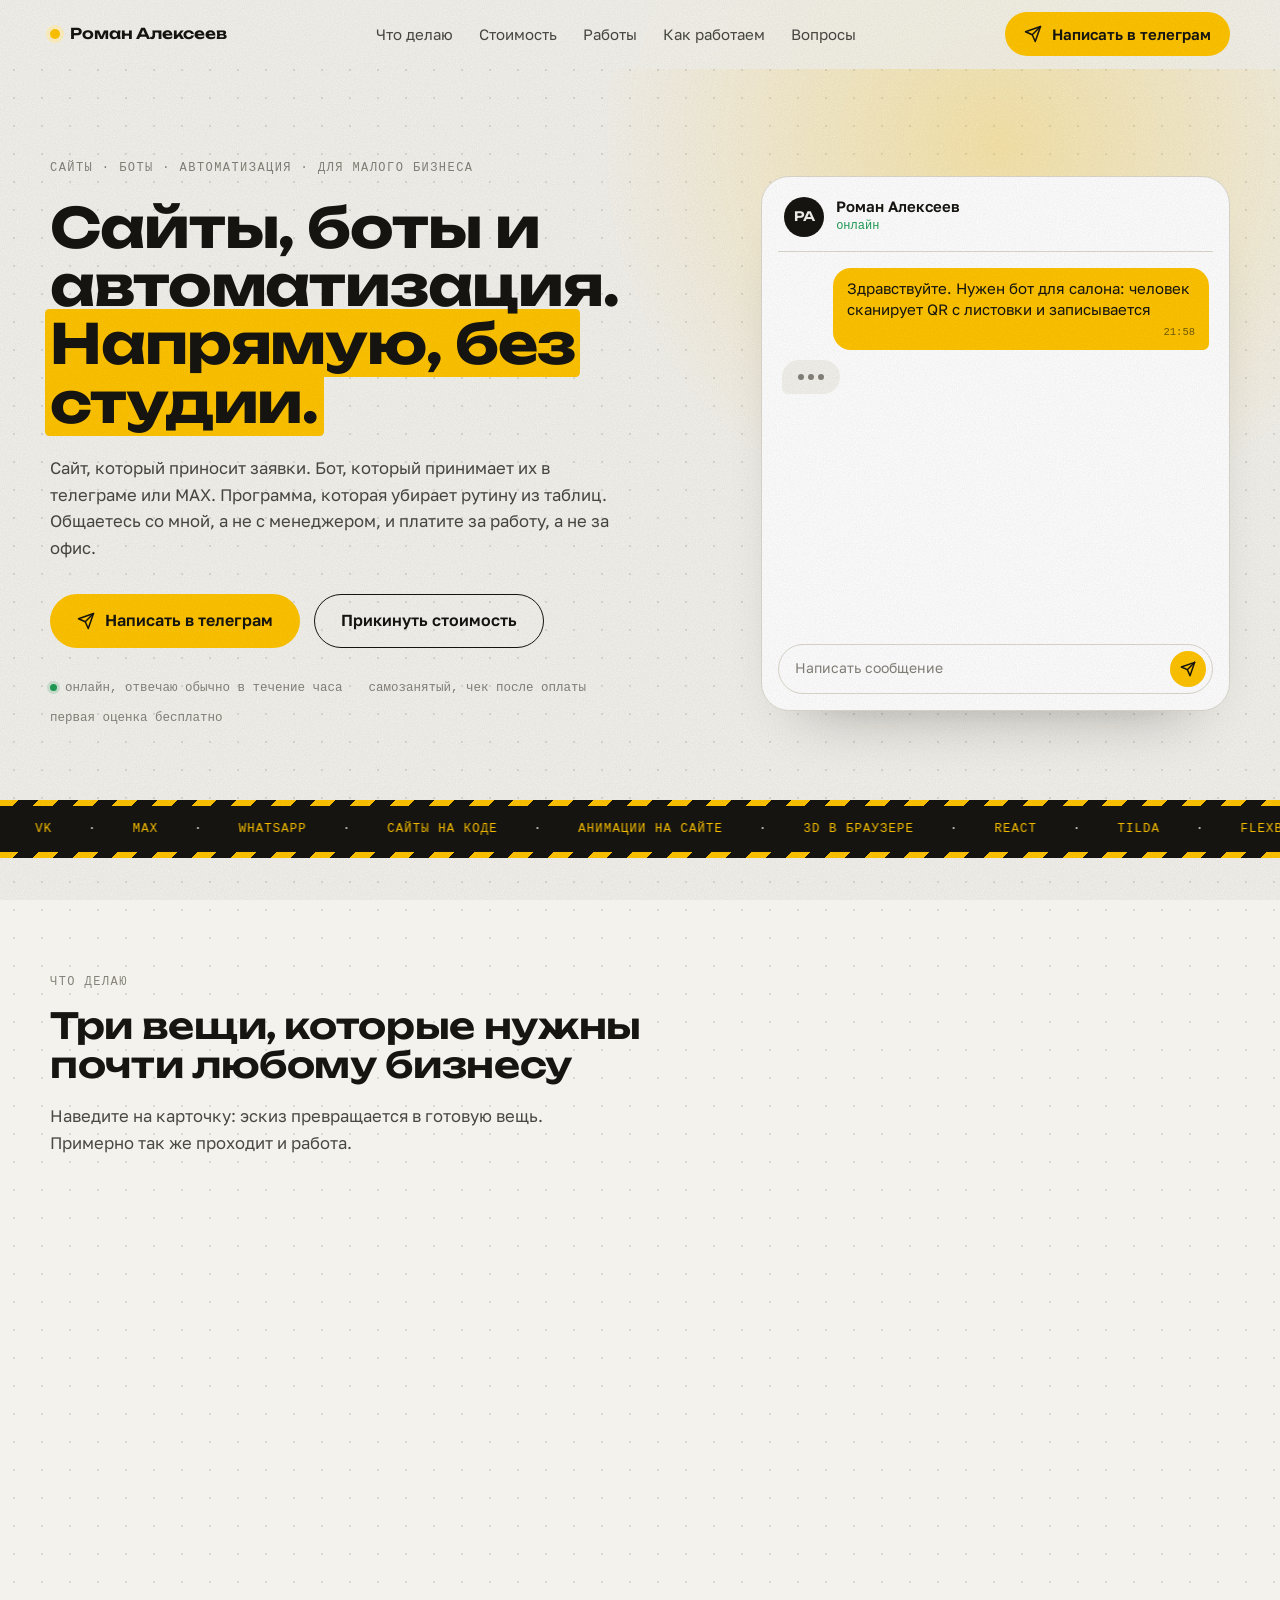
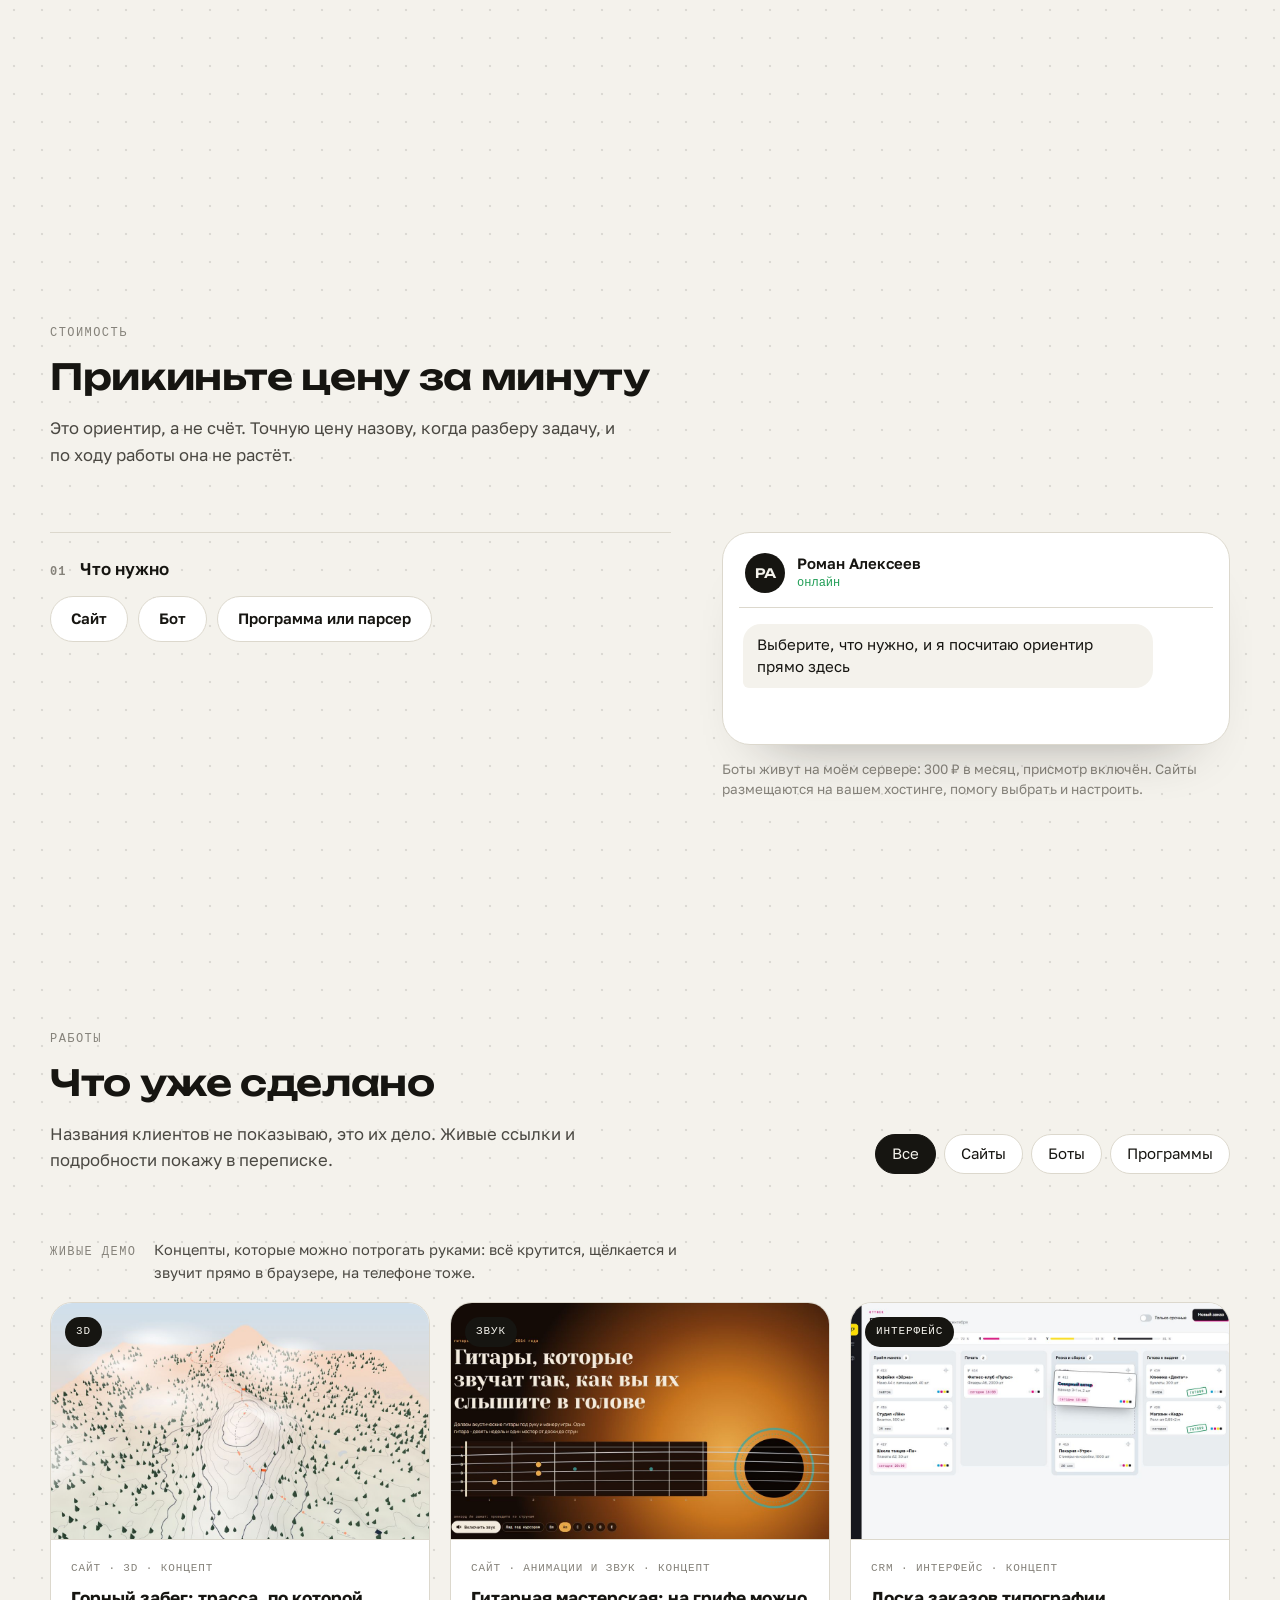
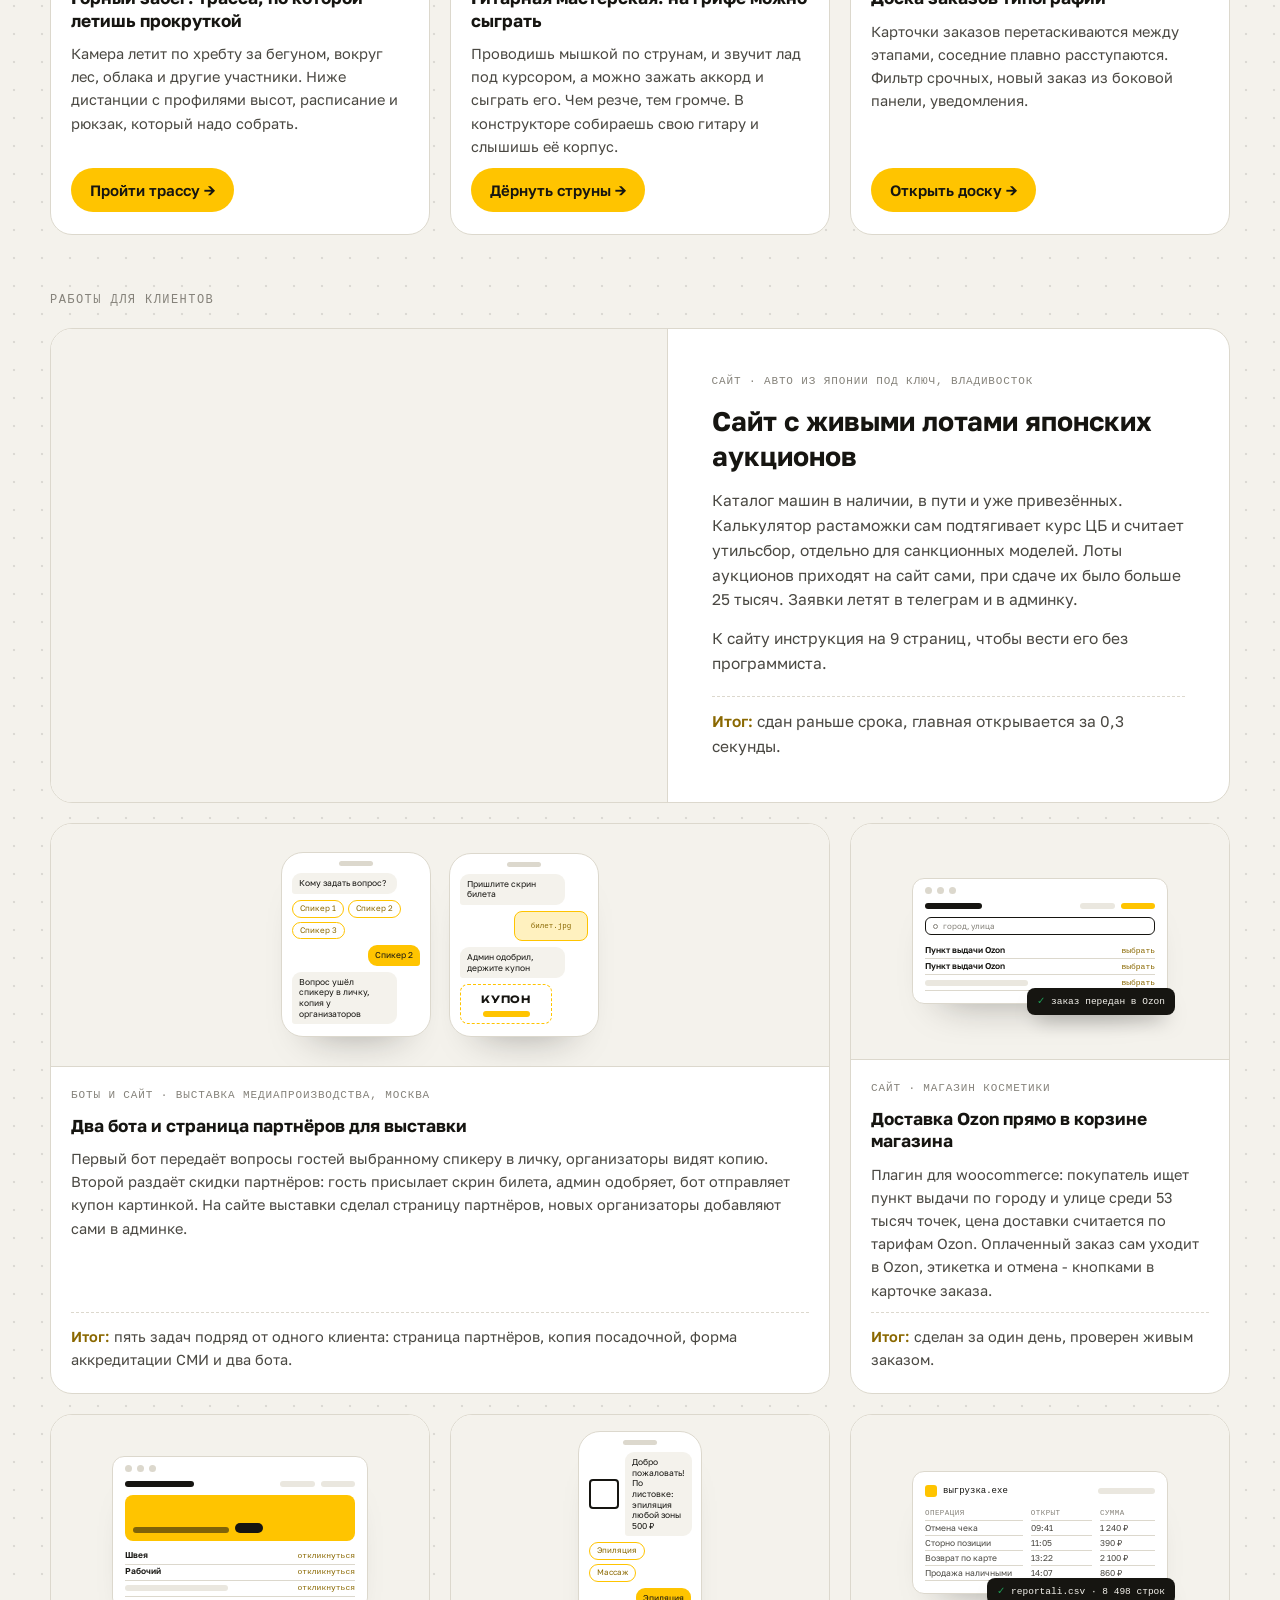
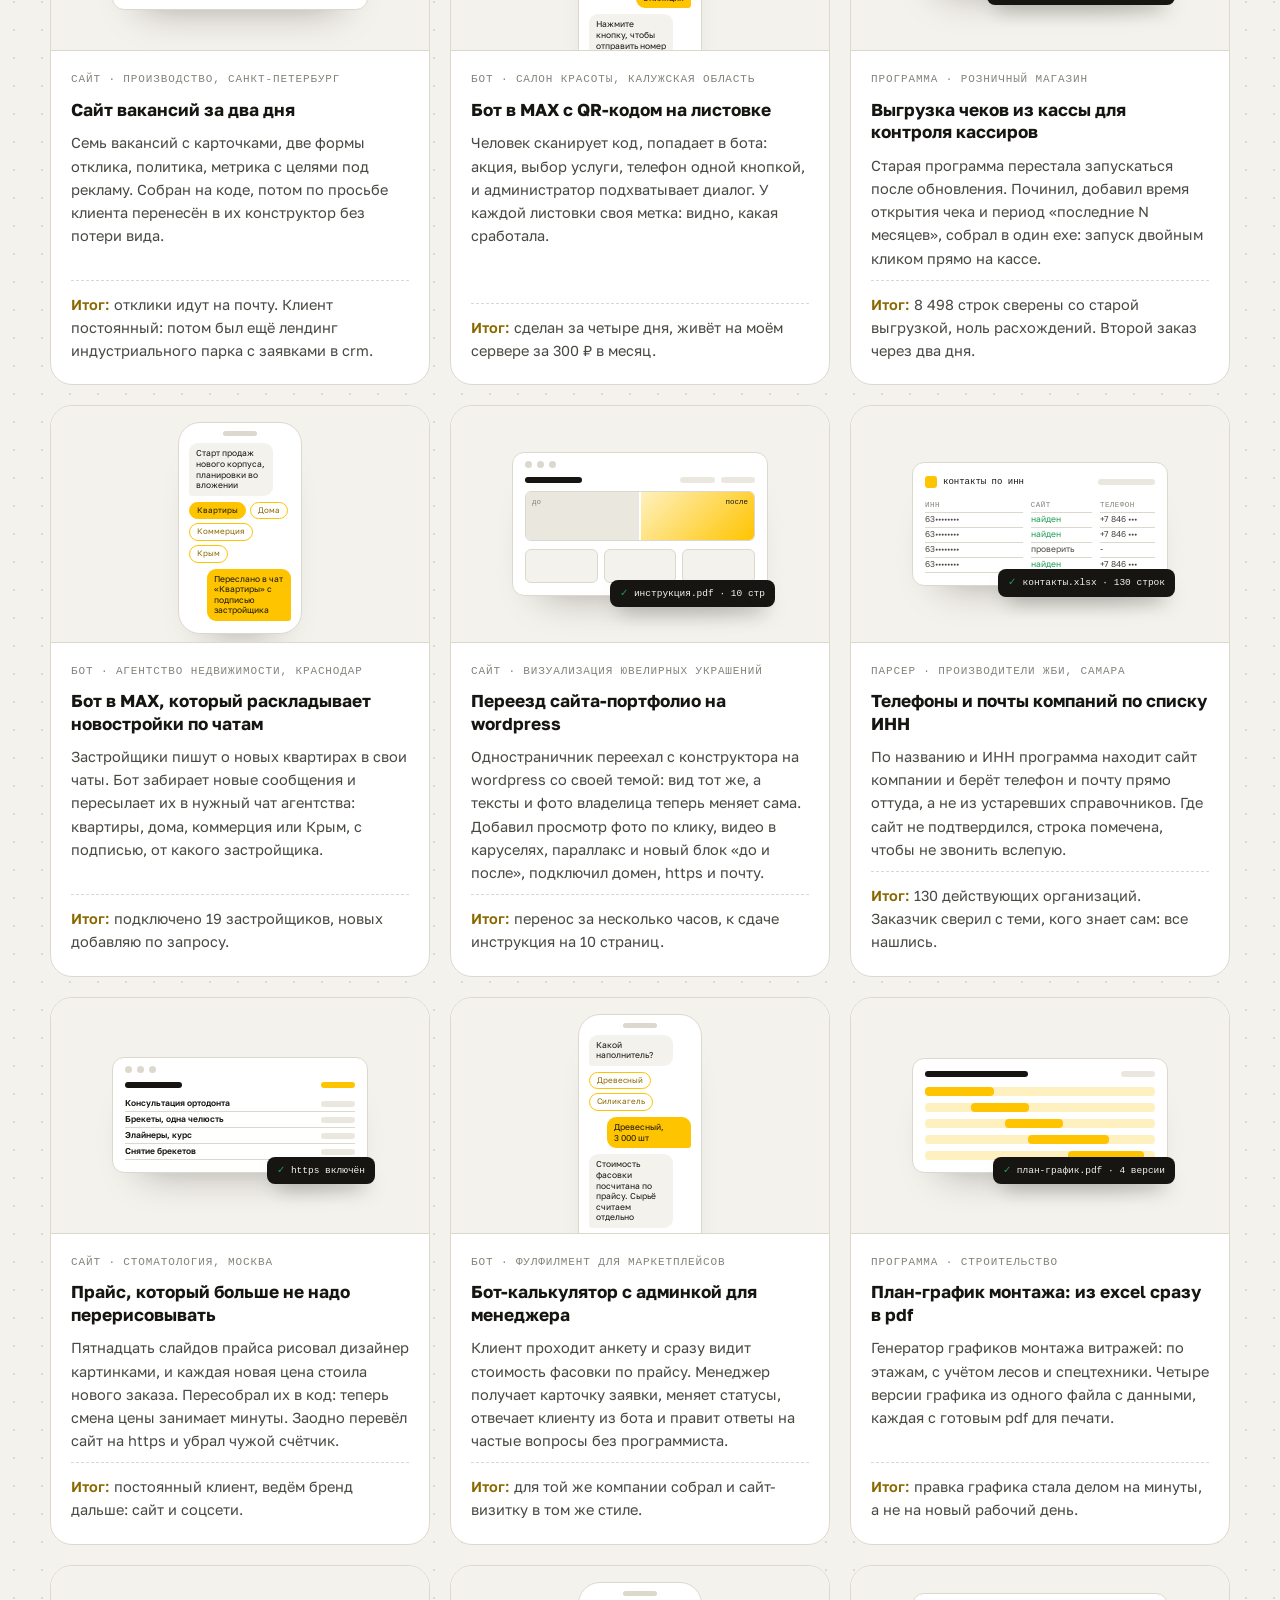
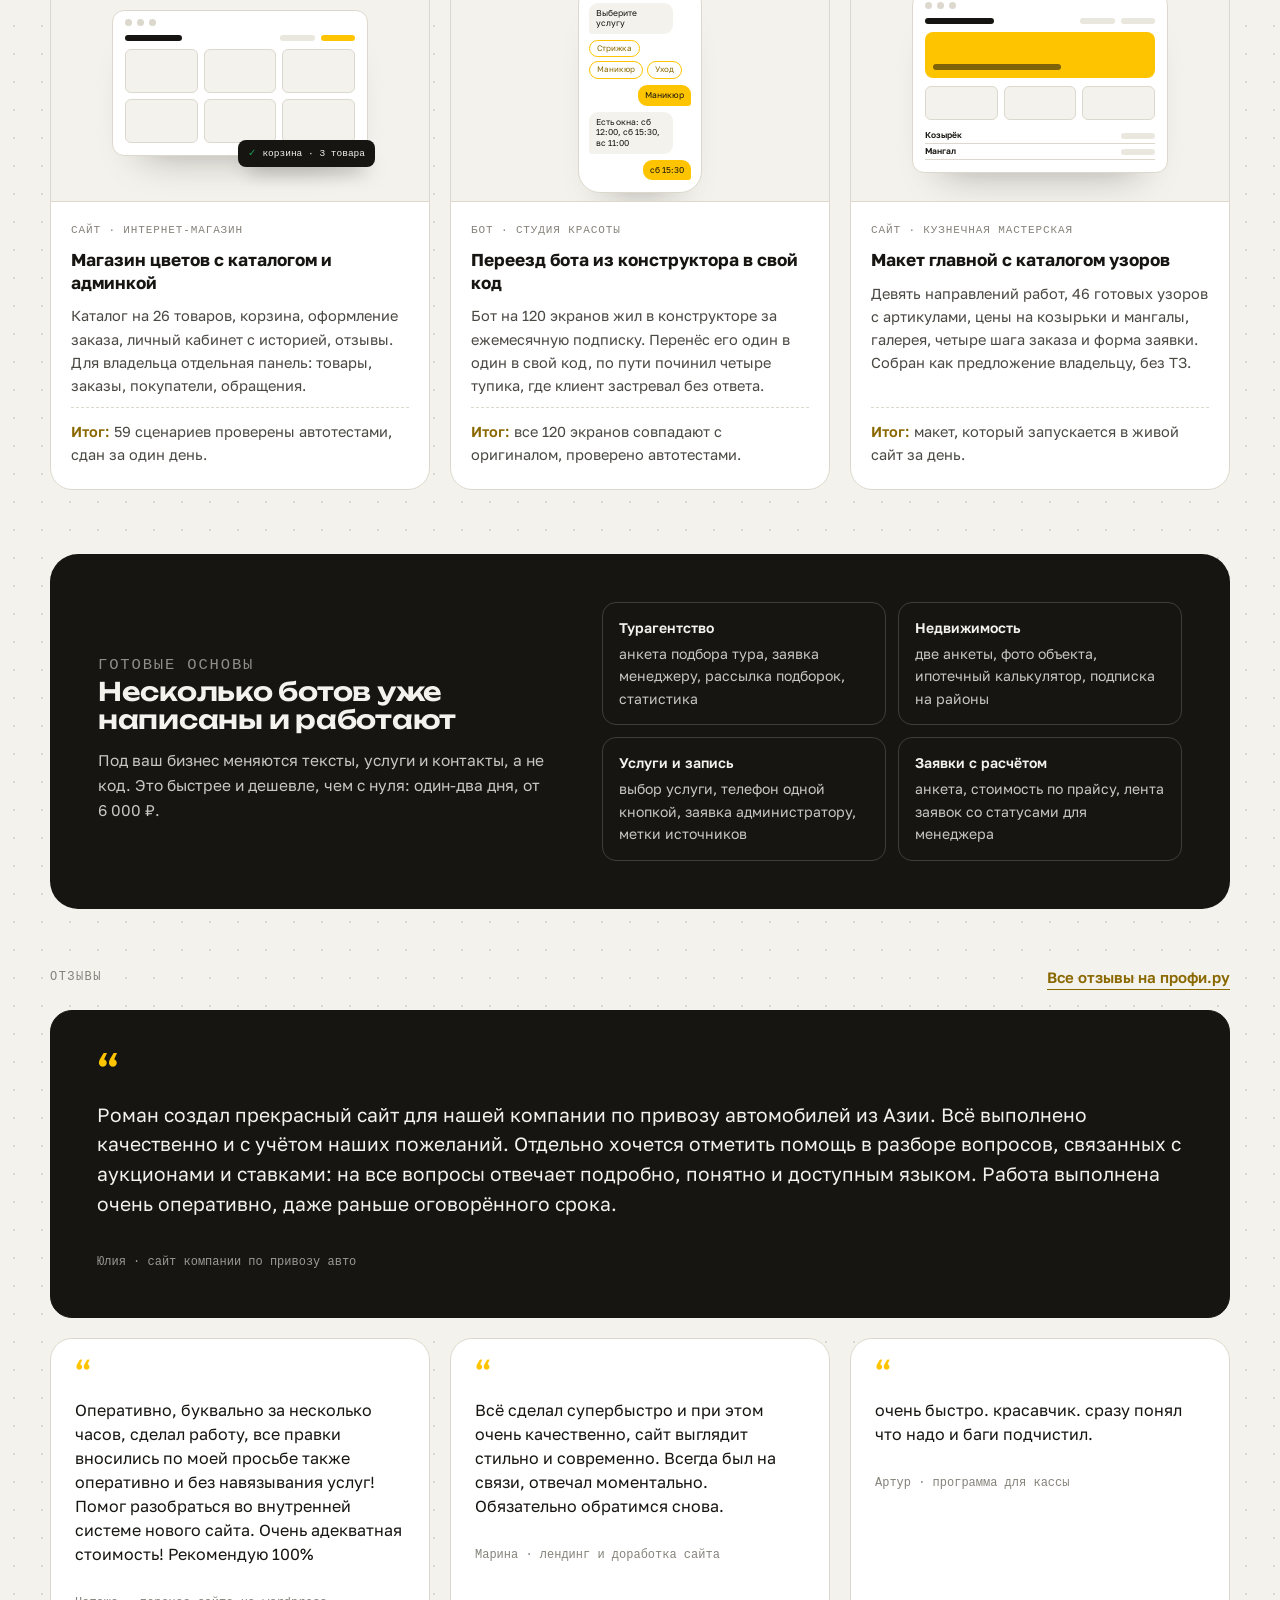
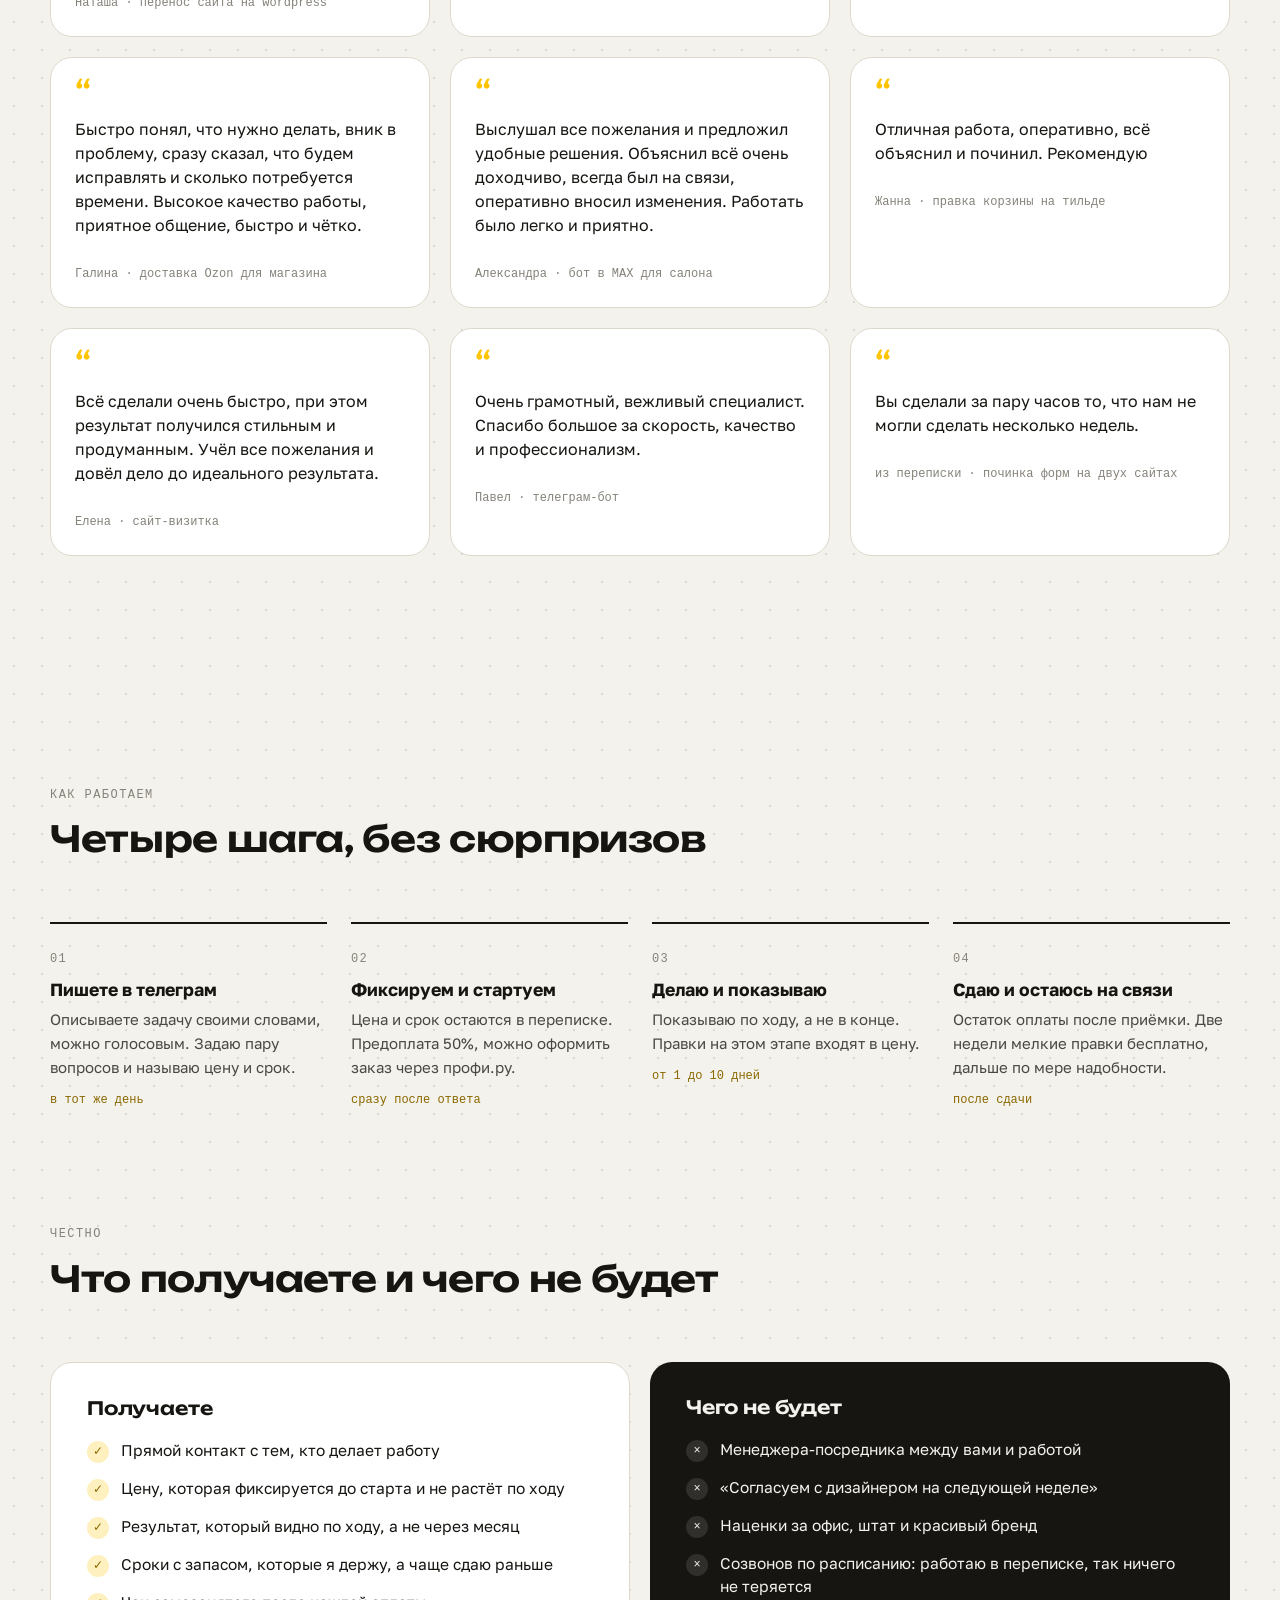
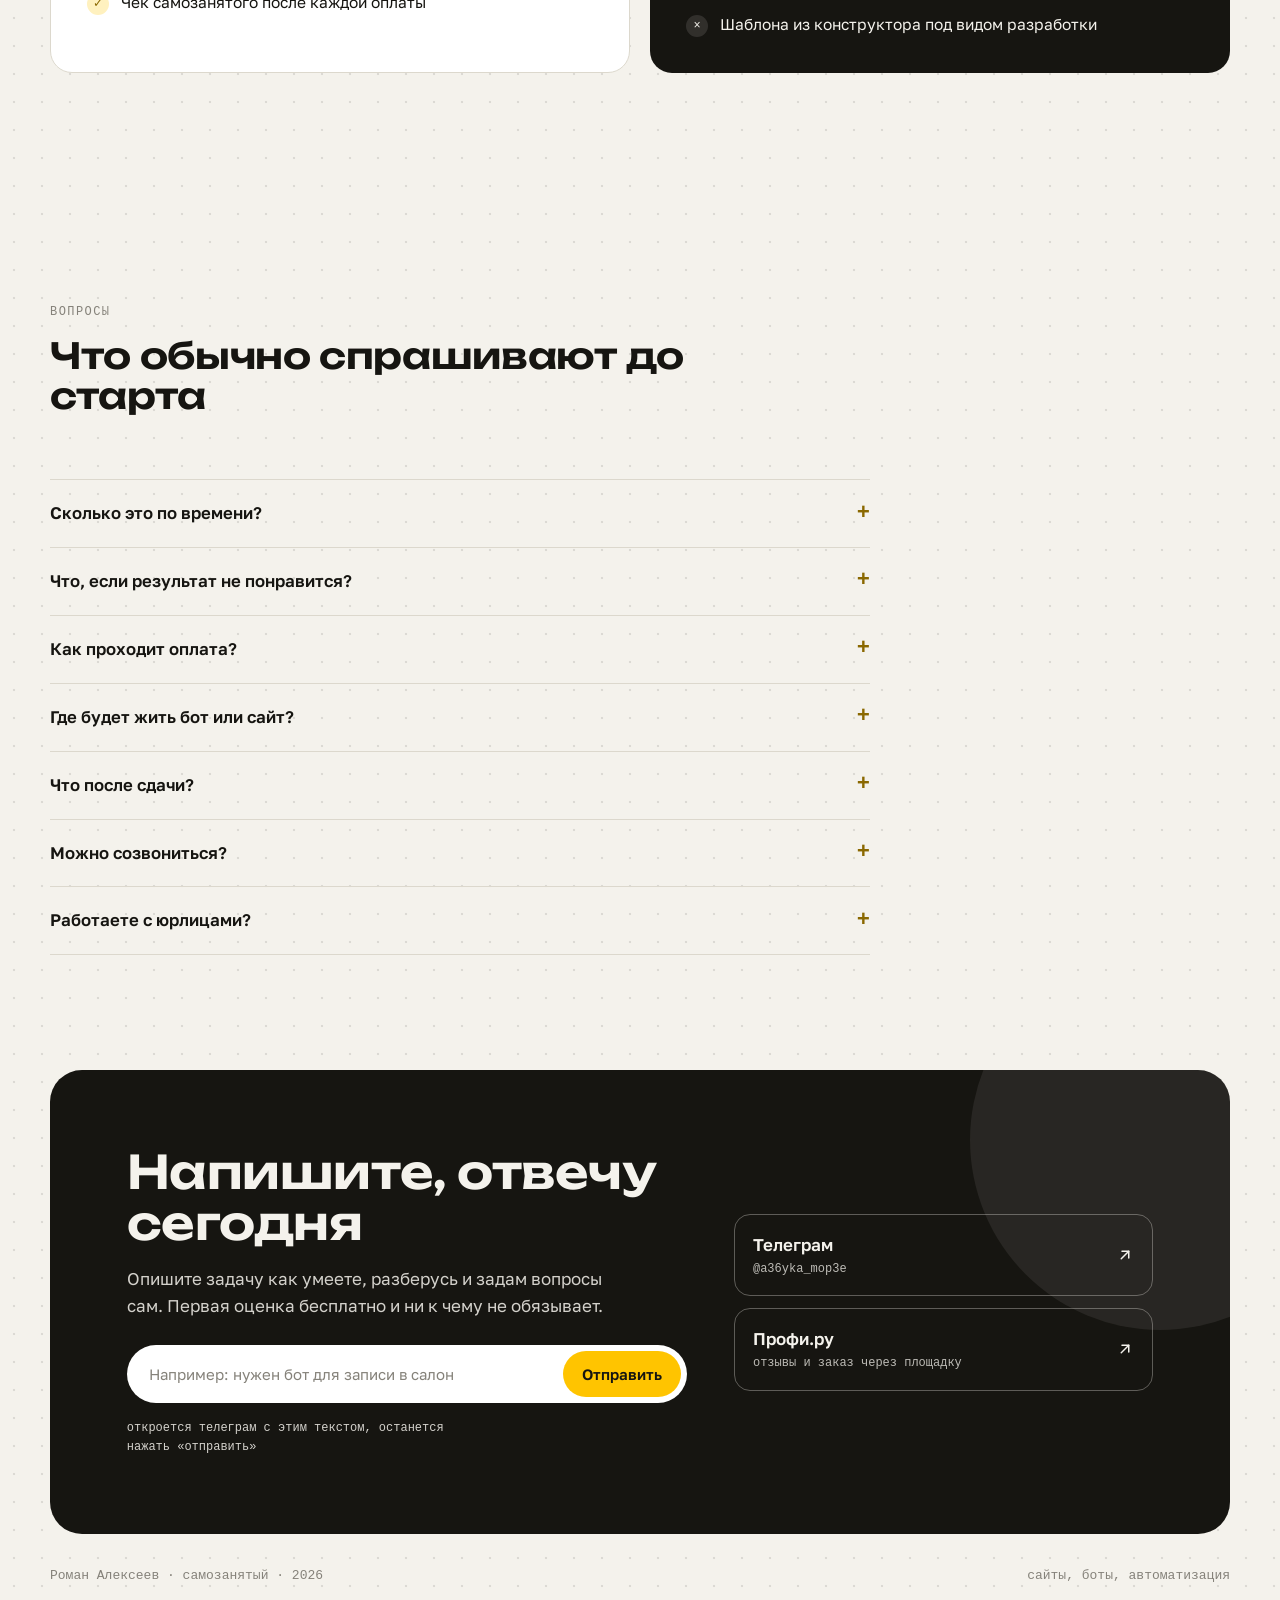
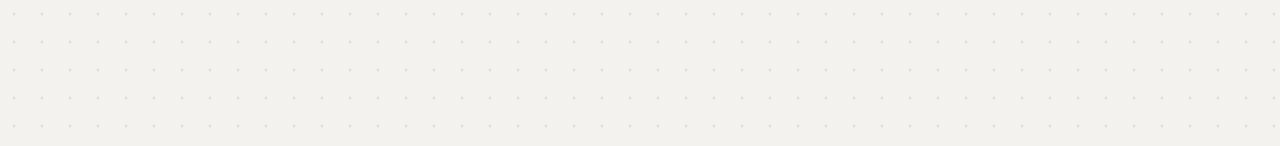
==== commit 615be52d: "Контакты: профи вместо кворка" ====
--- a/index.html
+++ b/index.html
@@ -1178,7 +1178,7 @@
         </div>
         <div class="step">
           <h3>Фиксируем и стартуем</h3>
-          <p>Цена и срок остаются в переписке. Предоплата 50% или безопасная сделка через биржу.</p>
+          <p>Цена и срок остаются в переписке. Предоплата 50%, можно оформить заказ через профи.ру.</p>
           <p class="when">сразу после ответа</p>
         </div>
         <div class="step">
@@ -1249,7 +1249,7 @@
         </details>
         <details>
           <summary>Как проходит оплата?</summary>
-          <p class="a">50% до начала, 50% после приёмки. Или через биржу с безопасной сделкой: деньги лежат у площадки, пока вы не примете работу. Я самозанятый, чек присылаю.</p>
+          <p class="a">50% до начала, 50% после приёмки. Если спокойнее через площадку, можно оформить заказ на профи.ру, там же мои отзывы. Я самозанятый, чек присылаю.</p>
         </details>
         <details>
           <summary>Где будет жить бот или сайт?</summary>
@@ -1289,8 +1289,8 @@
             <span><b>Телеграм</b><small>@a36yka_mop3e</small></span>
             <svg viewBox="0 0 24 24" fill="none" stroke="currentColor" stroke-width="2" stroke-linecap="round" stroke-linejoin="round"><path d="M7 17 17 7"/><path d="M8 7h9v9"/></svg>
           </a>
-          <a class="contact-link" href="https://kwork.ru/user/a36yka_mop3e" target="_blank" rel="noopener">
-            <span><b>Kwork</b><small>если удобнее через биржу с безопасной сделкой</small></span>
+          <a class="contact-link" href="https://profi.ru/profile/AlekseevRK" target="_blank" rel="noopener">
+            <span><b>Профи.ру</b><small>отзывы и заказ через площадку</small></span>
             <svg viewBox="0 0 24 24" fill="none" stroke="currentColor" stroke-width="2" stroke-linecap="round" stroke-linejoin="round"><path d="M7 17 17 7"/><path d="M8 7h9v9"/></svg>
           </a>
         </div>
